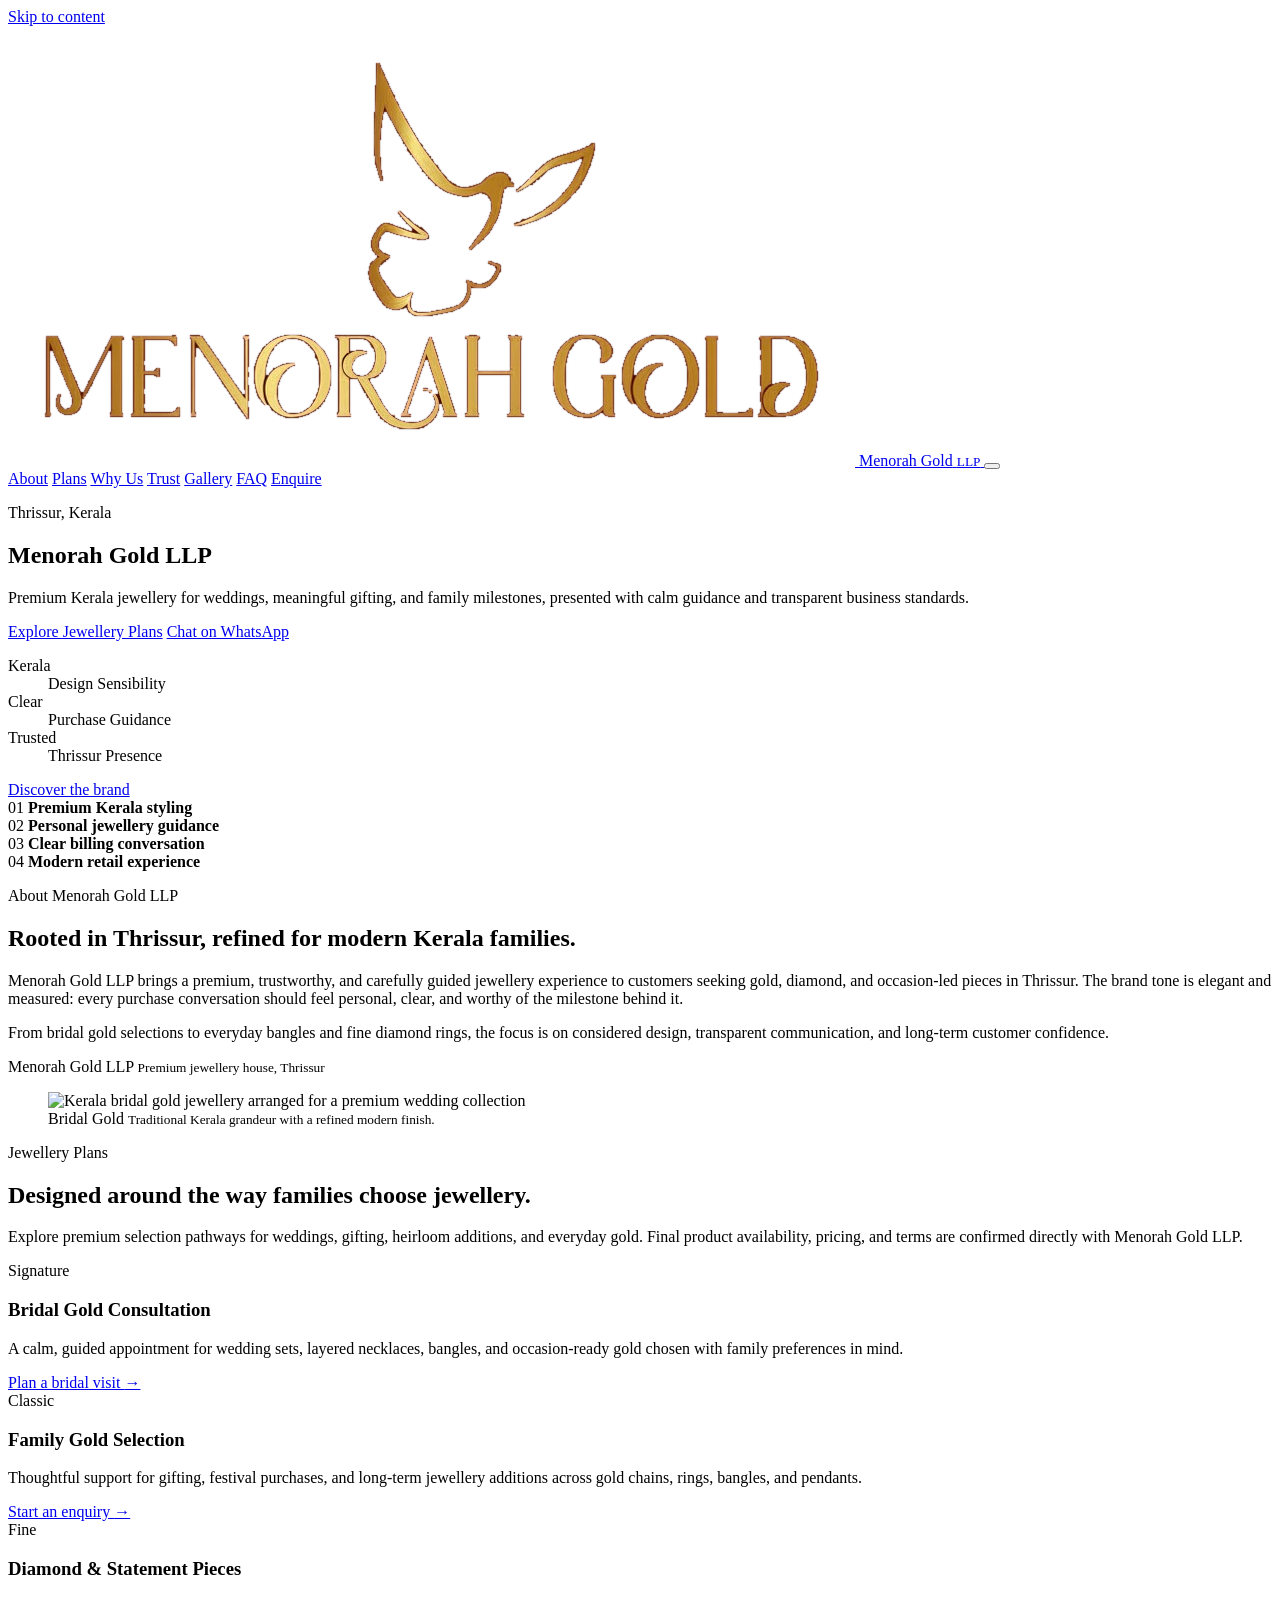
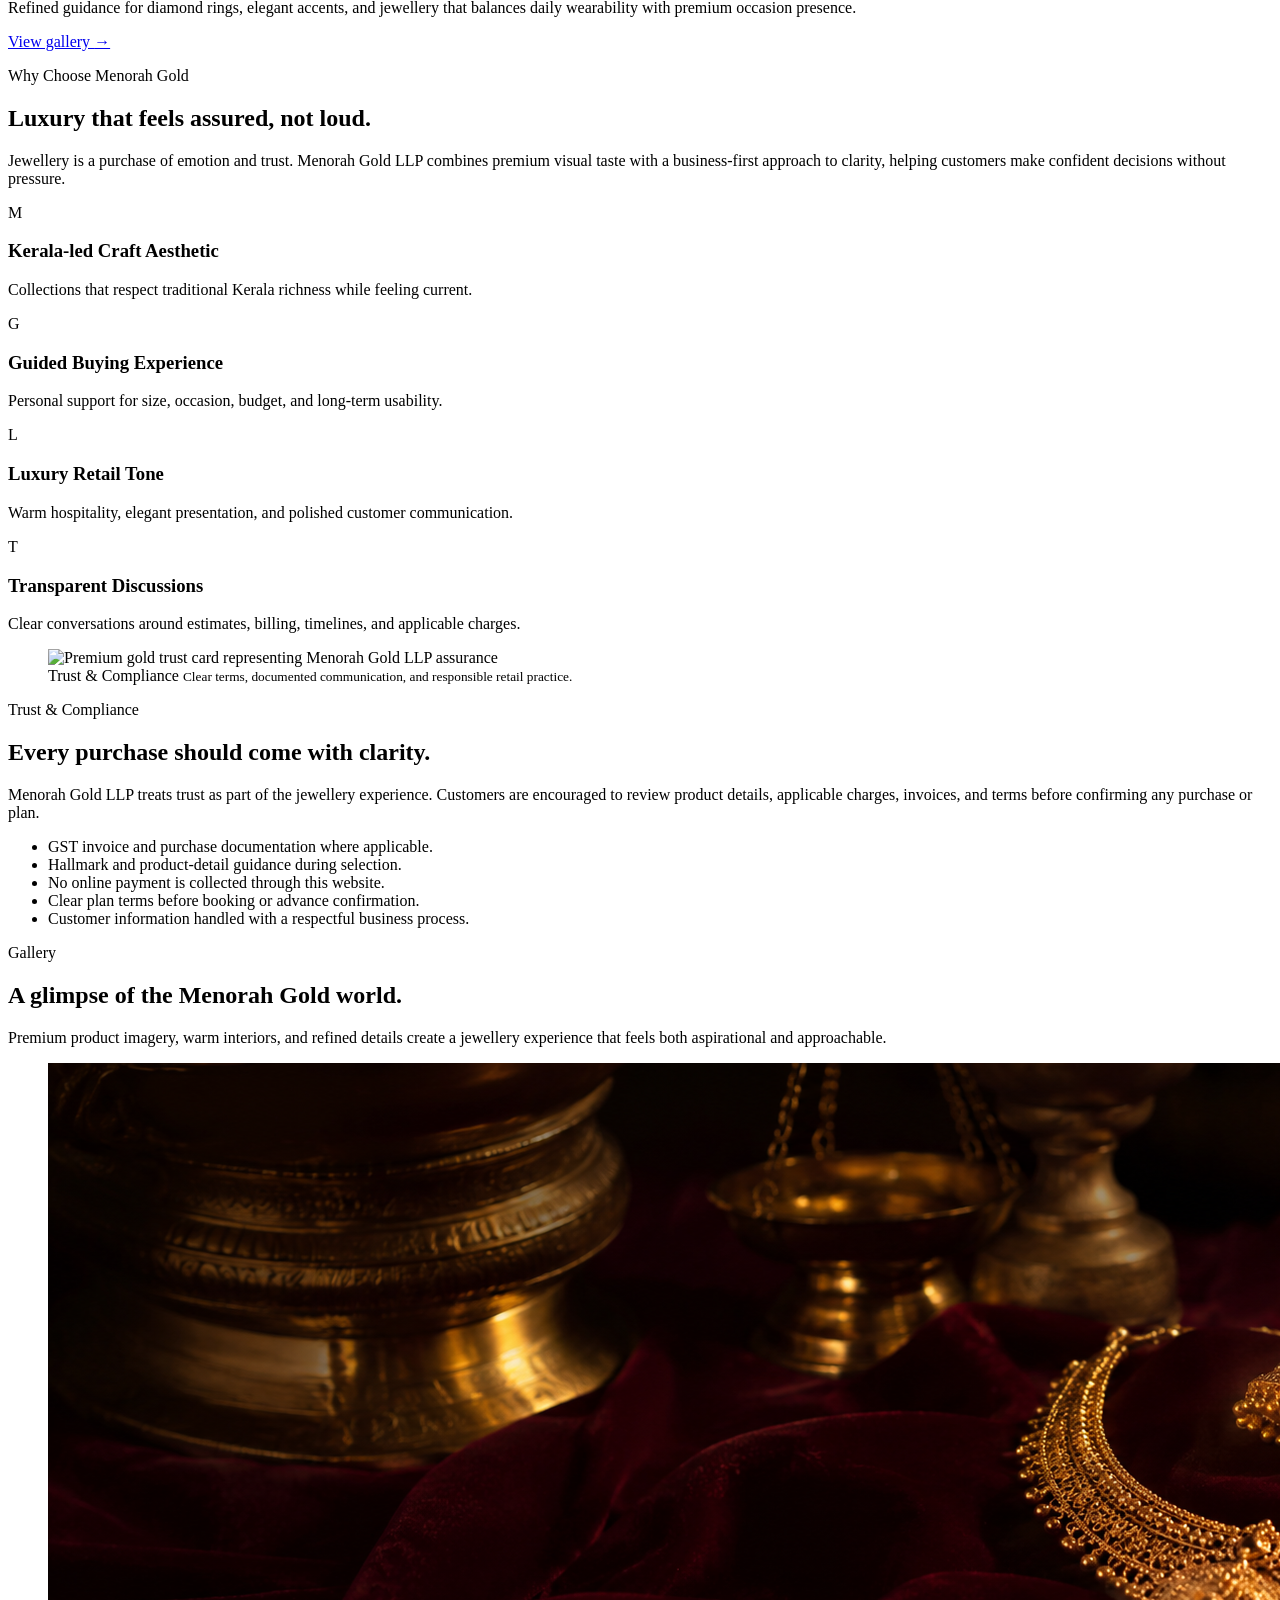
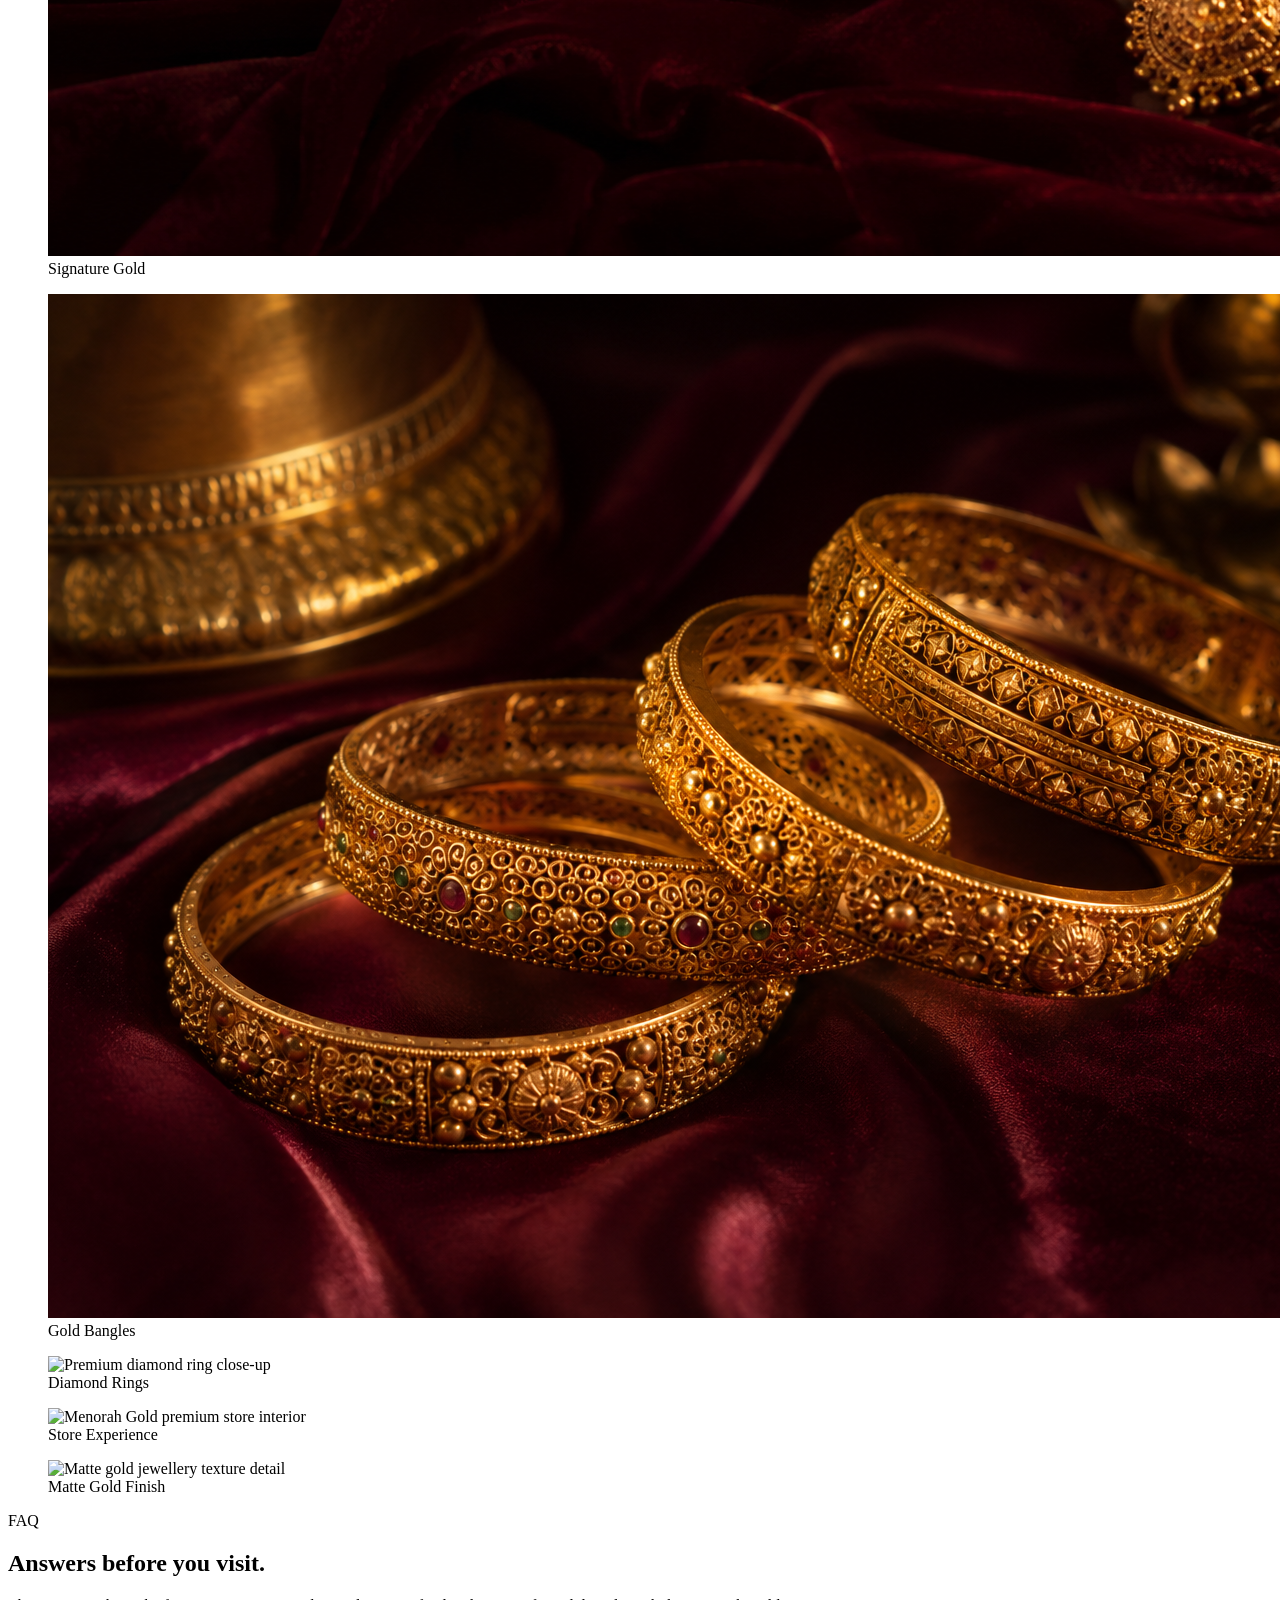
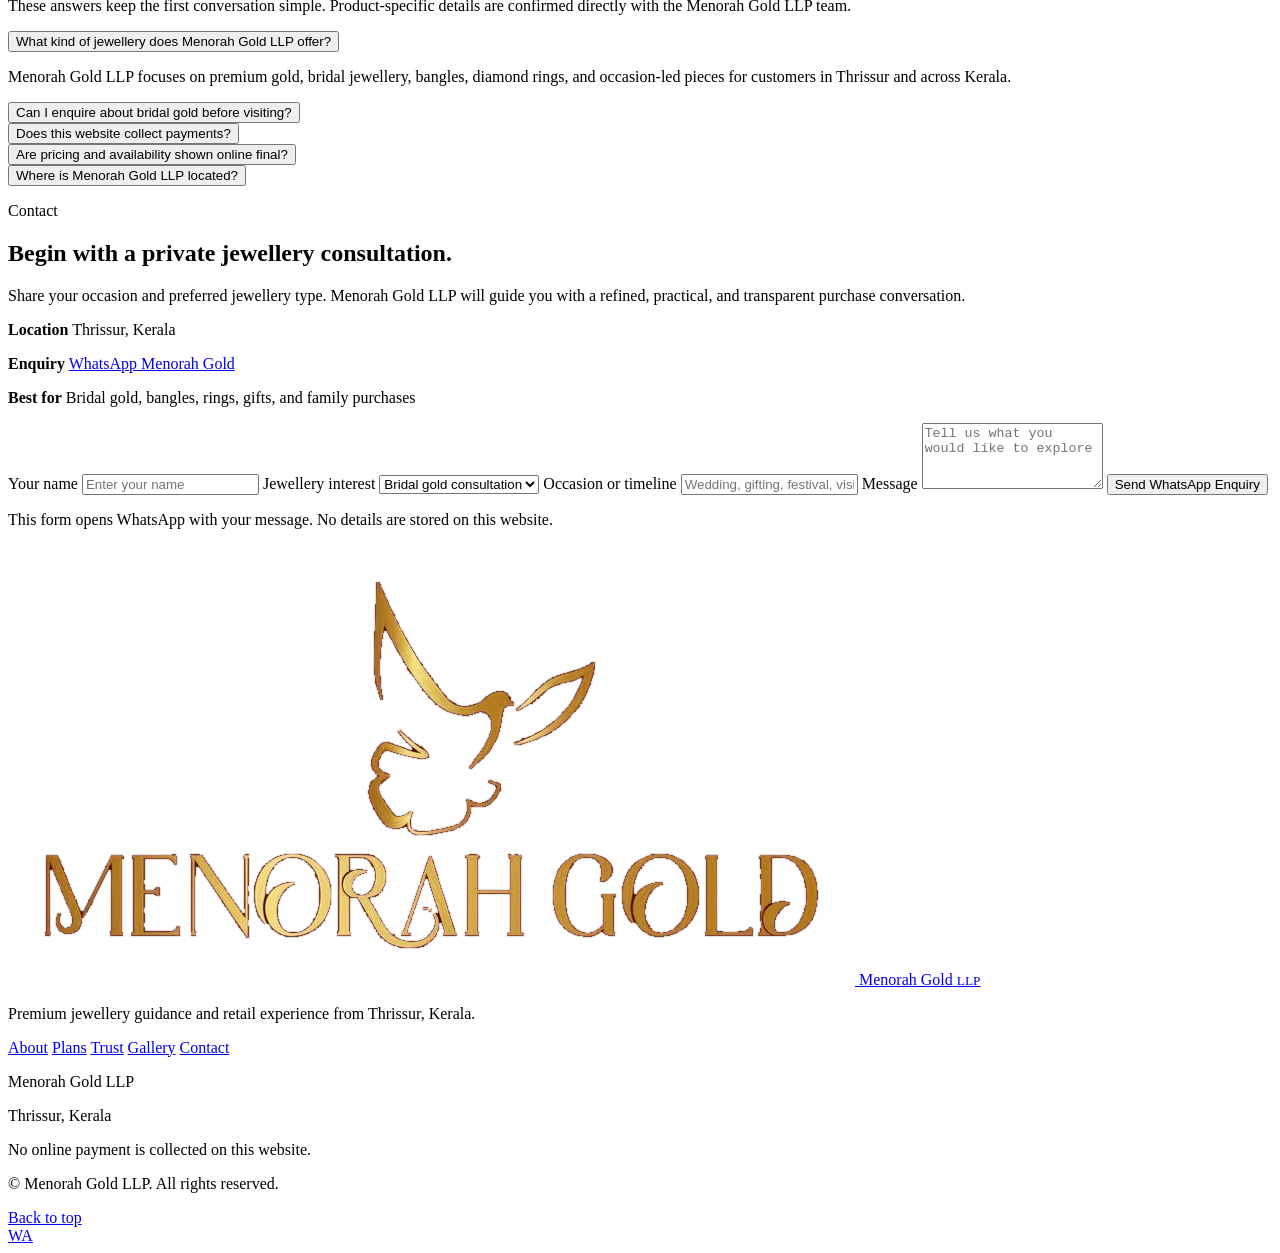
==== index.html @ b569a9b1 "Add files via upload" ====
<!doctype html>
<html lang="en">
  <head>
    <meta charset="UTF-8" />
    <meta name="viewport" content="width=device-width, initial-scale=1.0" />
    <meta
      name="description"
      content="Menorah Gold LLP is a premium Kerala jewellery brand in Thrissur, offering elegant bridal gold, diamond jewellery, bangles, and trusted jewellery planning."
    />
    <meta
      name="keywords"
      content="Menorah Gold LLP, Kerala jewellery, Thrissur gold jewellery, bridal gold, gold bangles, diamond ring"
    />
    <meta name="theme-color" content="#4b0f1b" />
    <meta name="robots" content="index, follow" />
    <meta name="application-name" content="Menorah Gold LLP" />
    <title>Menorah Gold LLP | Premium Kerala Jewellery in Thrissur</title>
    <link rel="stylesheet" href="style.css" />
    <script defer src="script.js"></script>
  </head>
  <body>
    <a class="skip-link" href="#main">Skip to content</a>

    <header class="site-header" data-header>
      <div class="container header-inner">
        <a class="brand" href="#home" aria-label="Menorah Gold LLP home">
          <img class="brand-logo" src="./assets/logo.png" alt="Menorah Gold LLP logo" />
          <span class="brand-copy">
            <span>Menorah Gold</span>
            <small>LLP</small>
          </span>
        </a>

        <button
          class="menu-toggle"
          type="button"
          aria-label="Open navigation"
          aria-controls="site-navigation"
          aria-expanded="false"
          data-menu-toggle
        >
          <span></span>
          <span></span>
          <span></span>
        </button>

        <nav class="site-nav" id="site-navigation" aria-label="Primary navigation" data-site-nav>
          <a href="#about">About</a>
          <a href="#plans">Plans</a>
          <a href="#why">Why Us</a>
          <a href="#trust">Trust</a>
          <a href="#gallery">Gallery</a>
          <a href="#faq">FAQ</a>
          <a class="nav-cta" href="#contact">Enquire</a>
        </nav>
      </div>
    </header>

    <main id="main">
      <section class="hero" id="home" aria-labelledby="hero-title">
        <div class="hero-media" aria-hidden="true"></div>
        <div class="hero-shade" aria-hidden="true"></div>
        <div class="container hero-content" data-reveal>
          <p class="eyebrow">Thrissur, Kerala</p>
          <h1 id="hero-title">Menorah Gold LLP</h1>
          <p class="hero-lede">
            Premium Kerala jewellery for weddings, meaningful gifting, and family milestones,
            presented with calm guidance and transparent business standards.
          </p>
          <div class="hero-actions">
            <a class="button button-primary" href="#plans">Explore Jewellery Plans</a>
            <a class="button button-light" href="#" data-whatsapp-link>Chat on WhatsApp</a>
          </div>
          <dl class="hero-proof" aria-label="Menorah Gold highlights">
            <div>
              <dt>Kerala</dt>
              <dd>Design Sensibility</dd>
            </div>
            <div>
              <dt>Clear</dt>
              <dd>Purchase Guidance</dd>
            </div>
            <div>
              <dt>Trusted</dt>
              <dd>Thrissur Presence</dd>
            </div>
          </dl>
        </div>
        <a class="hero-cue" href="#about" aria-label="Scroll to About Menorah Gold LLP">
          <span>Discover the brand</span>
        </a>
      </section>

      <section class="trust-strip" aria-label="Brand trust highlights">
        <div class="container trust-strip-grid">
          <div data-reveal>
            <span>01</span>
            <strong>Premium Kerala styling</strong>
          </div>
          <div data-reveal>
            <span>02</span>
            <strong>Personal jewellery guidance</strong>
          </div>
          <div data-reveal>
            <span>03</span>
            <strong>Clear billing conversation</strong>
          </div>
          <div data-reveal>
            <span>04</span>
            <strong>Modern retail experience</strong>
          </div>
        </div>
      </section>

      <section class="section about-section" id="about">
        <div class="container about-grid">
          <div class="section-copy" data-reveal>
            <p class="eyebrow">About Menorah Gold LLP</p>
            <h2>Rooted in Thrissur, refined for modern Kerala families.</h2>
            <p>
              Menorah Gold LLP brings a premium, trustworthy, and carefully guided jewellery
              experience to customers seeking gold, diamond, and occasion-led pieces in Thrissur.
              The brand tone is elegant and measured: every purchase conversation should feel
              personal, clear, and worthy of the milestone behind it.
            </p>
            <p>
              From bridal gold selections to everyday bangles and fine diamond rings, the focus is
              on considered design, transparent communication, and long-term customer confidence.
            </p>
            <div class="about-signature">
              <span>Menorah Gold LLP</span>
              <small>Premium jewellery house, Thrissur</small>
            </div>
          </div>

          <figure class="image-panel about-image" data-reveal>
            <img
              src="./assets/bridal-gold.jpg"
              alt="Kerala bridal gold jewellery arranged for a premium wedding collection"
            />
            <figcaption>
              <span>Bridal Gold</span>
              <small>Traditional Kerala grandeur with a refined modern finish.</small>
            </figcaption>
          </figure>
        </div>
      </section>

      <section class="section plans-section" id="plans">
        <div class="container">
          <div class="section-heading centered" data-reveal>
            <p class="eyebrow">Jewellery Plans</p>
            <h2>Designed around the way families choose jewellery.</h2>
            <p>
              Explore premium selection pathways for weddings, gifting, heirloom additions, and
              everyday gold. Final product availability, pricing, and terms are confirmed directly
              with Menorah Gold LLP.
            </p>
          </div>

          <div class="plan-grid">
            <article class="plan-card featured" data-reveal>
              <span class="card-kicker">Signature</span>
              <h3>Bridal Gold Consultation</h3>
              <p>
                A calm, guided appointment for wedding sets, layered necklaces, bangles, and
                occasion-ready gold chosen with family preferences in mind.
              </p>
              <a href="#contact" class="text-link">Plan a bridal visit <span>&rarr;</span></a>
            </article>

            <article class="plan-card" data-reveal>
              <span class="card-kicker">Classic</span>
              <h3>Family Gold Selection</h3>
              <p>
                Thoughtful support for gifting, festival purchases, and long-term jewellery
                additions across gold chains, rings, bangles, and pendants.
              </p>
              <a href="#contact" class="text-link">Start an enquiry <span>&rarr;</span></a>
            </article>

            <article class="plan-card" data-reveal>
              <span class="card-kicker">Fine</span>
              <h3>Diamond & Statement Pieces</h3>
              <p>
                Refined guidance for diamond rings, elegant accents, and jewellery that balances
                daily wearability with premium occasion presence.
              </p>
              <a href="#gallery" class="text-link">View gallery <span>&rarr;</span></a>
            </article>
          </div>
        </div>
      </section>

      <section class="section why-section" id="why">
        <div class="container why-grid">
          <div class="section-copy" data-reveal>
            <p class="eyebrow">Why Choose Menorah Gold</p>
            <h2>Luxury that feels assured, not loud.</h2>
            <p>
              Jewellery is a purchase of emotion and trust. Menorah Gold LLP combines premium visual
              taste with a business-first approach to clarity, helping customers make confident
              decisions without pressure.
            </p>
          </div>

          <div class="reason-grid">
            <article class="reason-card" data-reveal>
              <span class="reason-icon">M</span>
              <h3>Kerala-led Craft Aesthetic</h3>
              <p>Collections that respect traditional Kerala richness while feeling current.</p>
            </article>
            <article class="reason-card" data-reveal>
              <span class="reason-icon">G</span>
              <h3>Guided Buying Experience</h3>
              <p>Personal support for size, occasion, budget, and long-term usability.</p>
            </article>
            <article class="reason-card" data-reveal>
              <span class="reason-icon">L</span>
              <h3>Luxury Retail Tone</h3>
              <p>Warm hospitality, elegant presentation, and polished customer communication.</p>
            </article>
            <article class="reason-card" data-reveal>
              <span class="reason-icon">T</span>
              <h3>Transparent Discussions</h3>
              <p>Clear conversations around estimates, billing, timelines, and applicable charges.</p>
            </article>
          </div>
        </div>
      </section>

      <section class="section trust-section" id="trust">
        <div class="texture-band" aria-hidden="true"></div>
        <div class="container trust-grid">
          <figure class="image-panel trust-image" data-reveal>
            <img
              src="./assets/trust-gold-card.jpg"
              alt="Premium gold trust card representing Menorah Gold LLP assurance"
            />
            <figcaption>
              <span>Trust & Compliance</span>
              <small>Clear terms, documented communication, and responsible retail practice.</small>
            </figcaption>
          </figure>

          <div class="section-copy trust-copy" data-reveal>
            <p class="eyebrow">Trust & Compliance</p>
            <h2>Every purchase should come with clarity.</h2>
            <p>
              Menorah Gold LLP treats trust as part of the jewellery experience. Customers are
              encouraged to review product details, applicable charges, invoices, and terms before
              confirming any purchase or plan.
            </p>
            <ul class="check-list">
              <li>GST invoice and purchase documentation where applicable.</li>
              <li>Hallmark and product-detail guidance during selection.</li>
              <li>No online payment is collected through this website.</li>
              <li>Clear plan terms before booking or advance confirmation.</li>
              <li>Customer information handled with a respectful business process.</li>
            </ul>
          </div>
        </div>
      </section>

      <section class="section gallery-section" id="gallery">
        <div class="container">
          <div class="section-heading" data-reveal>
            <p class="eyebrow">Gallery</p>
            <h2>A glimpse of the Menorah Gold world.</h2>
            <p>
              Premium product imagery, warm interiors, and refined details create a jewellery
              experience that feels both aspirational and approachable.
            </p>
          </div>

          <div class="gallery-grid">
            <figure class="gallery-item large" data-reveal>
              <img src="./assets/hero-jewellery.jpg" alt="Premium gold jewellery display" />
              <figcaption>Signature Gold</figcaption>
            </figure>
            <figure class="gallery-item tall" data-reveal>
              <img src="./assets/gold-bangles.jpg" alt="Elegant gold bangles collection" />
              <figcaption>Gold Bangles</figcaption>
            </figure>
            <figure class="gallery-item" data-reveal>
              <img src="./assets/diamond-ring.jpg" alt="Premium diamond ring close-up" />
              <figcaption>Diamond Rings</figcaption>
            </figure>
            <figure class="gallery-item" data-reveal>
              <img src="./assets/store-interior.jpg" alt="Menorah Gold premium store interior" />
              <figcaption>Store Experience</figcaption>
            </figure>
            <figure class="gallery-item wide" data-reveal>
              <img src="./assets/gold-texture.jpg" alt="Matte gold jewellery texture detail" />
              <figcaption>Matte Gold Finish</figcaption>
            </figure>
          </div>
        </div>
      </section>

      <section class="section faq-section" id="faq">
        <div class="container faq-grid">
          <div class="section-copy" data-reveal>
            <p class="eyebrow">FAQ</p>
            <h2>Answers before you visit.</h2>
            <p>
              These answers keep the first conversation simple. Product-specific details are
              confirmed directly with the Menorah Gold LLP team.
            </p>
          </div>

          <div class="faq-list" data-reveal>
            <article class="faq-item">
              <button class="faq-question" type="button" aria-expanded="true" aria-controls="faq-a1" id="faq-q1">
                What kind of jewellery does Menorah Gold LLP offer?
                <span aria-hidden="true"></span>
              </button>
              <div class="faq-answer is-open" id="faq-a1" role="region" aria-labelledby="faq-q1">
                <div>
                  <p>
                    Menorah Gold LLP focuses on premium gold, bridal jewellery, bangles, diamond
                    rings, and occasion-led pieces for customers in Thrissur and across Kerala.
                  </p>
                </div>
              </div>
            </article>

            <article class="faq-item">
              <button class="faq-question" type="button" aria-expanded="false" aria-controls="faq-a2" id="faq-q2">
                Can I enquire about bridal gold before visiting?
                <span aria-hidden="true"></span>
              </button>
              <div class="faq-answer" id="faq-a2" role="region" aria-labelledby="faq-q2" hidden>
                <div>
                  <p>
                    Yes. You can share your occasion, date, preferred jewellery type, and expected
                    range on WhatsApp. The team can guide you before an in-store visit.
                  </p>
                </div>
              </div>
            </article>

            <article class="faq-item">
              <button class="faq-question" type="button" aria-expanded="false" aria-controls="faq-a3" id="faq-q3">
                Does this website collect payments?
                <span aria-hidden="true"></span>
              </button>
              <div class="faq-answer" id="faq-a3" role="region" aria-labelledby="faq-q3" hidden>
                <div>
                  <p>
                    No. This static website is for information and enquiries only. Any purchase,
                    booking, or plan confirmation is handled directly by Menorah Gold LLP.
                  </p>
                </div>
              </div>
            </article>

            <article class="faq-item">
              <button class="faq-question" type="button" aria-expanded="false" aria-controls="faq-a4" id="faq-q4">
                Are pricing and availability shown online final?
                <span aria-hidden="true"></span>
              </button>
              <div class="faq-answer" id="faq-a4" role="region" aria-labelledby="faq-q4" hidden>
                <div>
                  <p>
                    No. Gold rates, making charges, stones, taxes, and product availability can
                    change. Final details are confirmed directly during your consultation.
                  </p>
                </div>
              </div>
            </article>

            <article class="faq-item">
              <button class="faq-question" type="button" aria-expanded="false" aria-controls="faq-a5" id="faq-q5">
                Where is Menorah Gold LLP located?
                <span aria-hidden="true"></span>
              </button>
              <div class="faq-answer" id="faq-a5" role="region" aria-labelledby="faq-q5" hidden>
                <div>
                  <p>
                    Menorah Gold LLP is based in Thrissur, Kerala. Use the contact section to start
                    a WhatsApp enquiry and plan your visit.
                  </p>
                </div>
              </div>
            </article>
          </div>
        </div>
      </section>

      <section class="section contact-section" id="contact">
        <div class="container contact-grid">
          <div class="section-copy contact-copy" data-reveal>
            <p class="eyebrow">Contact</p>
            <h2>Begin with a private jewellery consultation.</h2>
            <p>
              Share your occasion and preferred jewellery type. Menorah Gold LLP will guide you with
              a refined, practical, and transparent purchase conversation.
            </p>
            <div class="contact-details">
              <p>
                <strong>Location</strong>
                <span>Thrissur, Kerala</span>
              </p>
              <p>
                <strong>Enquiry</strong>
                <a href="#" data-whatsapp-link>WhatsApp Menorah Gold</a>
              </p>
              <p>
                <strong>Best for</strong>
                <span>Bridal gold, bangles, rings, gifts, and family purchases</span>
              </p>
            </div>
          </div>

          <form class="enquiry-form" data-enquiry-form data-reveal>
            <label>
              <span>Your name</span>
              <input type="text" name="name" autocomplete="name" placeholder="Enter your name" />
            </label>
            <label>
              <span>Jewellery interest</span>
              <select name="interest">
                <option value="Bridal gold consultation">Bridal gold consultation</option>
                <option value="Gold bangles">Gold bangles</option>
                <option value="Diamond ring">Diamond ring</option>
                <option value="Family gold purchase">Family gold purchase</option>
                <option value="Store visit">Store visit</option>
              </select>
            </label>
            <label>
              <span>Occasion or timeline</span>
              <input type="text" name="timeline" placeholder="Wedding, gifting, festival, visit date" />
            </label>
            <label>
              <span>Message</span>
              <textarea
                name="message"
                rows="4"
                placeholder="Tell us what you would like to explore"
              ></textarea>
            </label>
            <button class="button button-primary form-button" type="submit">Send WhatsApp Enquiry</button>
            <p class="form-note" data-form-note>
              This form opens WhatsApp with your message. No details are stored on this website.
            </p>
          </form>
        </div>
      </section>
    </main>

    <footer class="site-footer">
      <div class="container footer-grid">
        <div>
          <a class="brand footer-brand" href="#home" aria-label="Menorah Gold LLP home">
            <img class="brand-logo" src="./assets/logo.png" alt="Menorah Gold LLP logo" />
            <span class="brand-copy">
              <span>Menorah Gold</span>
              <small>LLP</small>
            </span>
          </a>
          <p>
            Premium jewellery guidance and retail experience from Thrissur, Kerala.
          </p>
        </div>
        <nav aria-label="Footer navigation">
          <a href="#about">About</a>
          <a href="#plans">Plans</a>
          <a href="#trust">Trust</a>
          <a href="#gallery">Gallery</a>
          <a href="#contact">Contact</a>
        </nav>
        <div class="footer-legal">
          <p>Menorah Gold LLP</p>
          <p>Thrissur, Kerala</p>
          <p>No online payment is collected on this website.</p>
        </div>
      </div>
      <div class="container footer-bottom">
        <p>&copy; <span data-year></span> Menorah Gold LLP. All rights reserved.</p>
        <a href="#home">Back to top</a>
      </div>
    </footer>

    <a
      class="whatsapp-float"
      href="#"
      target="_blank"
      rel="noopener"
      aria-label="Chat with Menorah Gold LLP on WhatsApp"
      data-whatsapp-link
    >
      <span>WA</span>
    </a>
  </body>
</html>
---- style.css ----
(function () {
  "use strict";

  var brandName = "Menorah Gold LLP";
  var whatsappNumber = "918495869862";
  var defaultMessage =
    "Hello Menorah Gold LLP, I would like to enquire about premium jewellery in Thrissur.";

  function buildWhatsAppUrl(message) {
    return "https://wa.me/" + whatsappNumber + "?text=" + encodeURIComponent(message || defaultMessage);
  }

  function setWhatsAppLinks() {
    document.querySelectorAll("[data-whatsapp-link]").forEach(function (link) {
      link.setAttribute("href", buildWhatsAppUrl(defaultMessage));
      link.setAttribute("target", "_blank");
      link.setAttribute("rel", "noopener");
    });
  }

  function setupHeader() {
    var header = document.querySelector("[data-header]");
    var menuToggle = document.querySelector("[data-menu-toggle]");
    var nav = document.querySelector("[data-site-nav]");
    var navLinks = nav ? Array.prototype.slice.call(nav.querySelectorAll("a[href^='#']")) : [];

    if (!header) {
      return;
    }

    function setScrolledState() {
      header.classList.toggle("is-scrolled", window.scrollY > 20);
    }

    function closeMenu() {
      header.classList.remove("is-open");
      document.body.classList.remove("menu-open");
      if (menuToggle) {
        menuToggle.setAttribute("aria-expanded", "false");
        menuToggle.setAttribute("aria-label", "Open navigation");
      }
    }

    setScrolledState();
    window.addEventListener("scroll", setScrolledState, { passive: true });

    if (menuToggle) {
      menuToggle.addEventListener("click", function () {
        var willOpen = !header.classList.contains("is-open");
        header.classList.toggle("is-open", willOpen);
        document.body.classList.toggle("menu-open", willOpen);
        menuToggle.setAttribute("aria-expanded", String(willOpen));
        menuToggle.setAttribute("aria-label", willOpen ? "Close navigation" : "Open navigation");
      });
    }

    navLinks.forEach(function (link) {
      link.addEventListener("click", closeMenu);
    });

    window.addEventListener("keydown", function (event) {
      if (event.key === "Escape") {
        closeMenu();
      }
    });

    window.addEventListener("resize", function () {
      if (window.innerWidth > 920) {
        closeMenu();
      }
    });
  }

  function setupSmoothScroll() {
    document.querySelectorAll("a[href^='#']").forEach(function (anchor) {
      anchor.addEventListener("click", function (event) {
        var href = anchor.getAttribute("href");

        if (!href || href === "#") {
          return;
        }

        var target = document.querySelector(href);
        if (!target) {
          return;
        }

        event.preventDefault();
        target.scrollIntoView({ behavior: "smooth", block: "start" });
      });
    });
  }

  function setupRevealAnimations() {
    var revealItems = Array.prototype.slice.call(document.querySelectorAll("[data-reveal]"));

    if (!revealItems.length) {
      return;
    }

    if (!("IntersectionObserver" in window)) {
      revealItems.forEach(function (item) {
        item.classList.add("is-visible");
      });
      return;
    }

    var observer = new IntersectionObserver(
      function (entries) {
        entries.forEach(function (entry) {
          if (entry.isIntersecting) {
            entry.target.classList.add("is-visible");
            observer.unobserve(entry.target);
          }
        });
      },
      {
        threshold: 0.14,
        rootMargin: "0px 0px -70px 0px",
      }
    );

    revealItems.forEach(function (item, index) {
      item.style.transitionDelay = Math.min(index * 35, 220) + "ms";
      observer.observe(item);
    });
  }

  function setupFaq() {
    var faqButtons = Array.prototype.slice.call(document.querySelectorAll(".faq-question"));

    faqButtons.forEach(function (button) {
      var answerId = button.getAttribute("aria-controls");
      var answer = answerId ? document.getElementById(answerId) : null;

      if (!answer) {
        return;
      }

      button.addEventListener("click", function () {
        var isOpen = button.getAttribute("aria-expanded") === "true";

        if (isOpen) {
          button.setAttribute("aria-expanded", "false");
          answer.classList.remove("is-open");
          window.setTimeout(function () {
            if (button.getAttribute("aria-expanded") === "false") {
              answer.hidden = true;
            }
          }, 270);
          return;
        }

        faqButtons.forEach(function (otherButton) {
          var otherAnswerId = otherButton.getAttribute("aria-controls");
          var otherAnswer = otherAnswerId ? document.getElementById(otherAnswerId) : null;

          if (otherButton !== button && otherAnswer) {
            otherButton.setAttribute("aria-expanded", "false");
            otherAnswer.classList.remove("is-open");
            window.setTimeout(function () {
              if (otherButton.getAttribute("aria-expanded") === "false") {
                otherAnswer.hidden = true;
              }
            }, 270);
          }
        });

        answer.hidden = false;
        window.requestAnimationFrame(function () {
          button.setAttribute("aria-expanded", "true");
          answer.classList.add("is-open");
        });
      });
    });
  }

  function setupActiveNavigation() {
    var sections = Array.prototype.slice.call(
      document.querySelectorAll("main section[id]")
    );
    var navLinks = Array.prototype.slice.call(
      document.querySelectorAll(".site-nav a[href^='#']")
    );

    if (!sections.length || !navLinks.length || !("IntersectionObserver" in window)) {
      return;
    }

    var linkById = {};
    navLinks.forEach(function (link) {
      var id = link.getAttribute("href").slice(1);
      linkById[id] = link;
    });

    var observer = new IntersectionObserver(
      function (entries) {
        entries.forEach(function (entry) {
          if (!entry.isIntersecting) {
            return;
          }

          navLinks.forEach(function (link) {
            link.classList.remove("is-active");
          });

          if (linkById[entry.target.id]) {
            linkById[entry.target.id].classList.add("is-active");
          }
        });
      },
      {
        threshold: 0.35,
        rootMargin: "-25% 0px -55% 0px",
      }
    );

    sections.forEach(function (section) {
      observer.observe(section);
    });
  }

  function setupEnquiryForm() {
    var form = document.querySelector("[data-enquiry-form]");
    var note = document.querySelector("[data-form-note]");

    if (!form) {
      return;
    }

    form.addEventListener("submit", function (event) {
      event.preventDefault();

      var formData = new FormData(form);
      var name = String(formData.get("name") || "").trim();
      var interest = String(formData.get("interest") || "").trim();
      var timeline = String(formData.get("timeline") || "").trim();
      var message = String(formData.get("message") || "").trim();
      var lines = [
        "Hello Menorah Gold LLP, I would like to enquire about jewellery.",
        name ? "Name: " + name : "",
        interest ? "Interest: " + interest : "",
        timeline ? "Occasion / timeline: " + timeline : "",
        message ? "Message: " + message : "",
      ].filter(Boolean);

      window.open(buildWhatsAppUrl(lines.join("\n")), "_blank", "noopener");

      if (note) {
        note.textContent = "WhatsApp is opening with your enquiry message.";
      }
    });
  }

  function setFooterYear() {
    var year = document.querySelector("[data-year]");
    if (year) {
      year.textContent = String(new Date().getFullYear());
    }
  }

  document.addEventListener("DOMContentLoaded", function () {
    setWhatsAppLinks();
    setupHeader();
    setupSmoothScroll();
    setupRevealAnimations();
    setupFaq();
    setupActiveNavigation();
    setupEnquiryForm();
    setFooterYear();
  });
})();
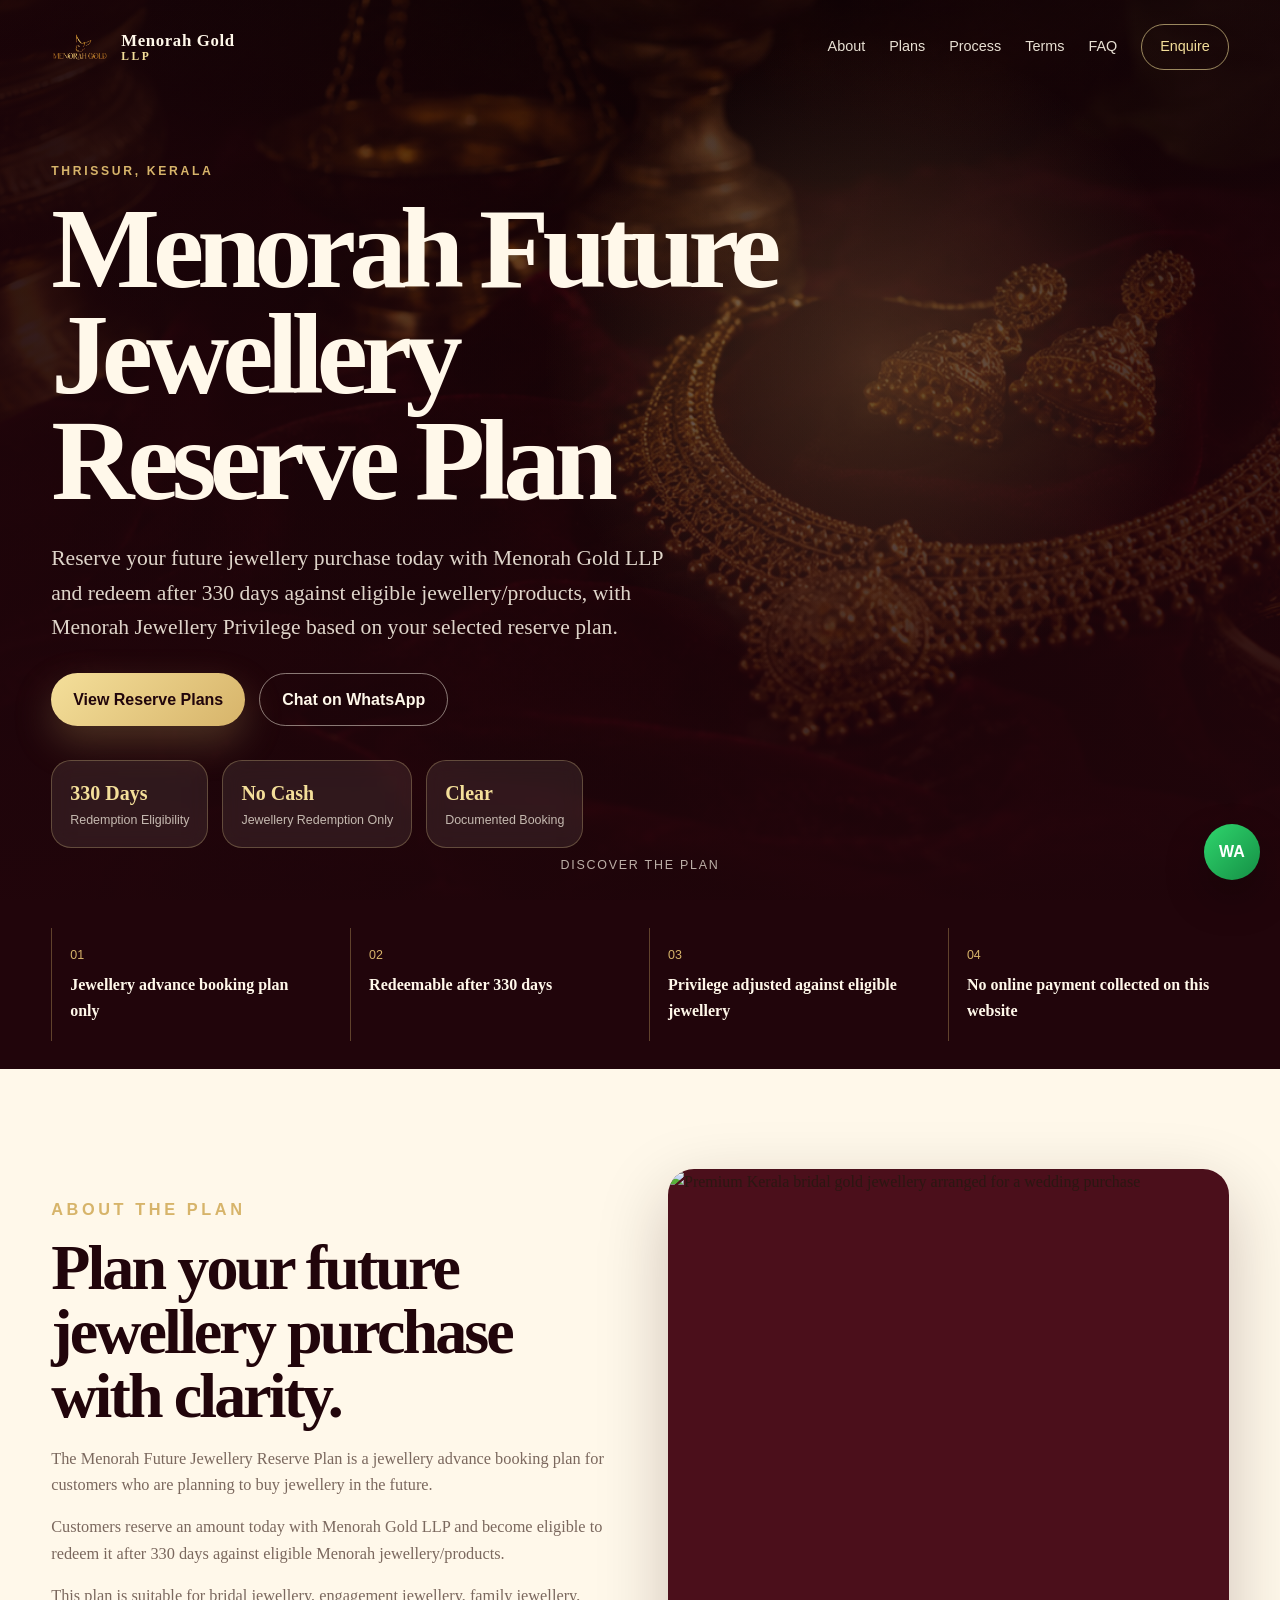
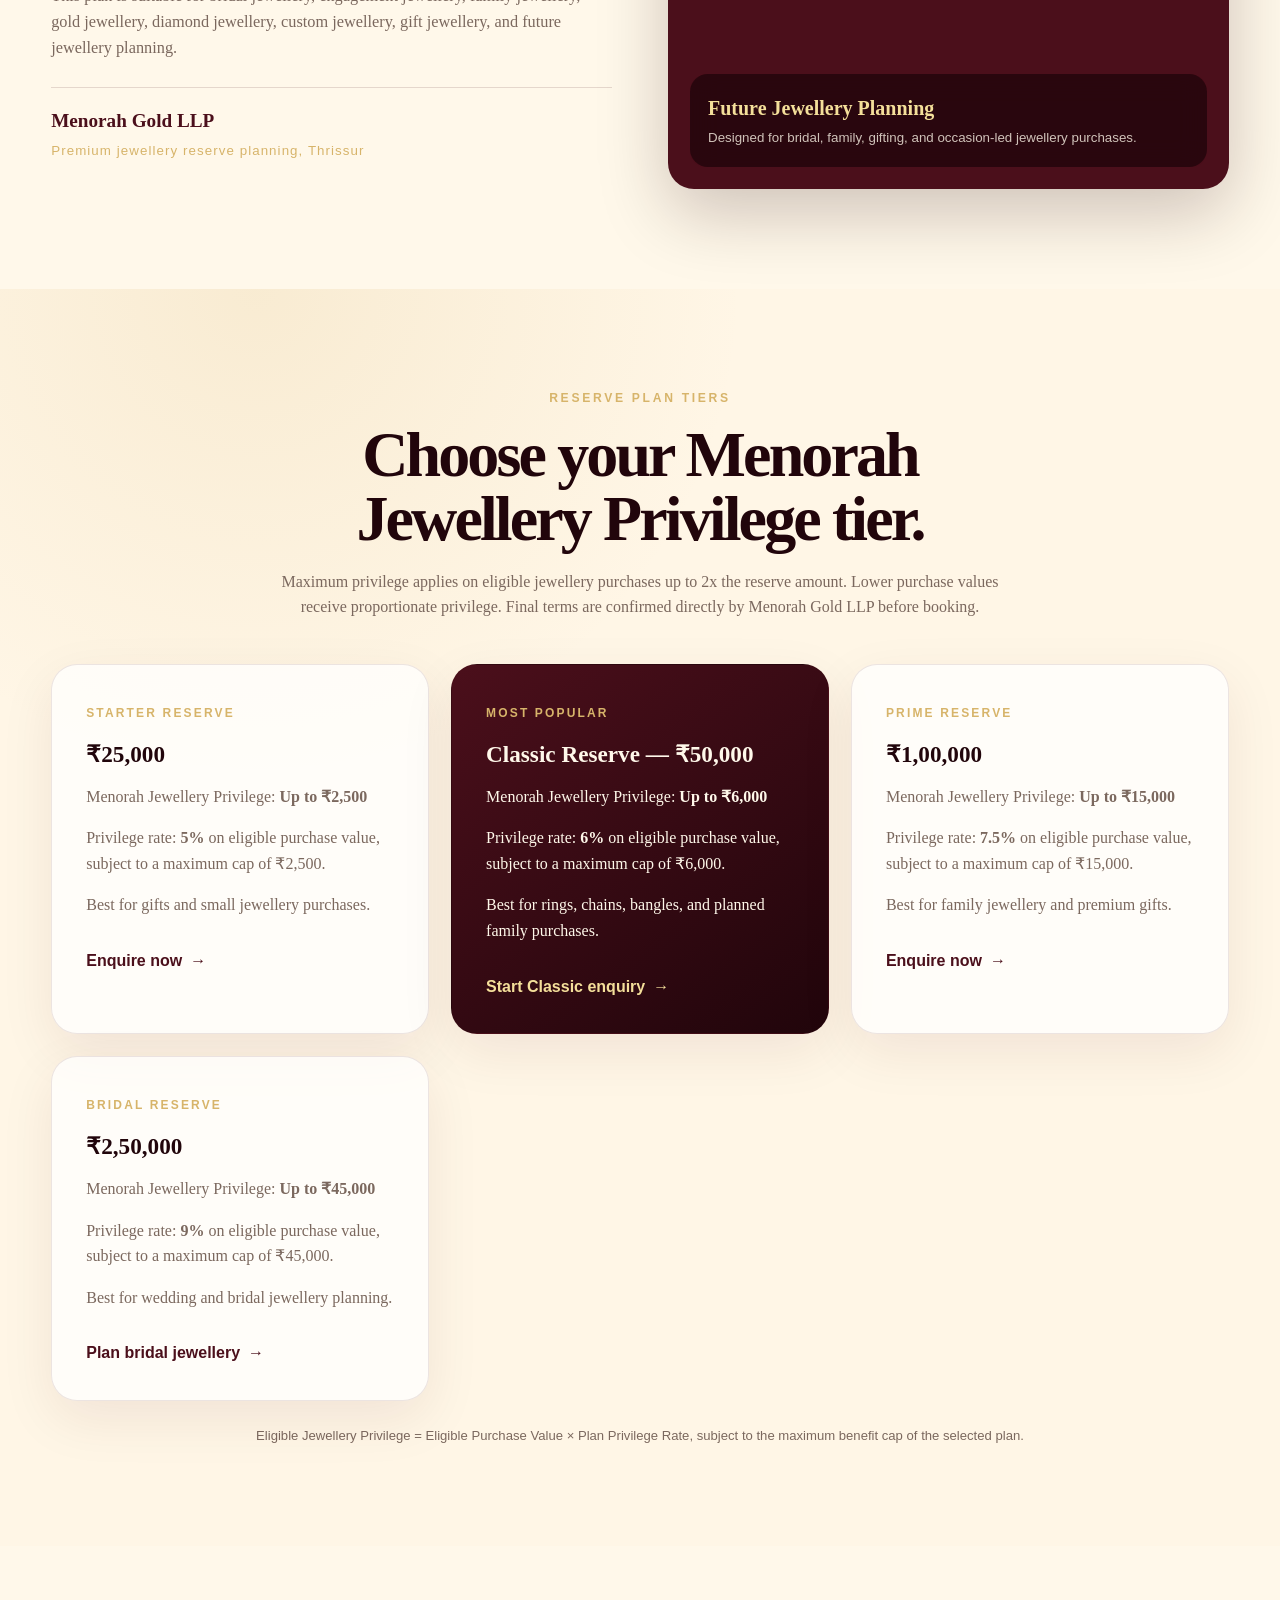
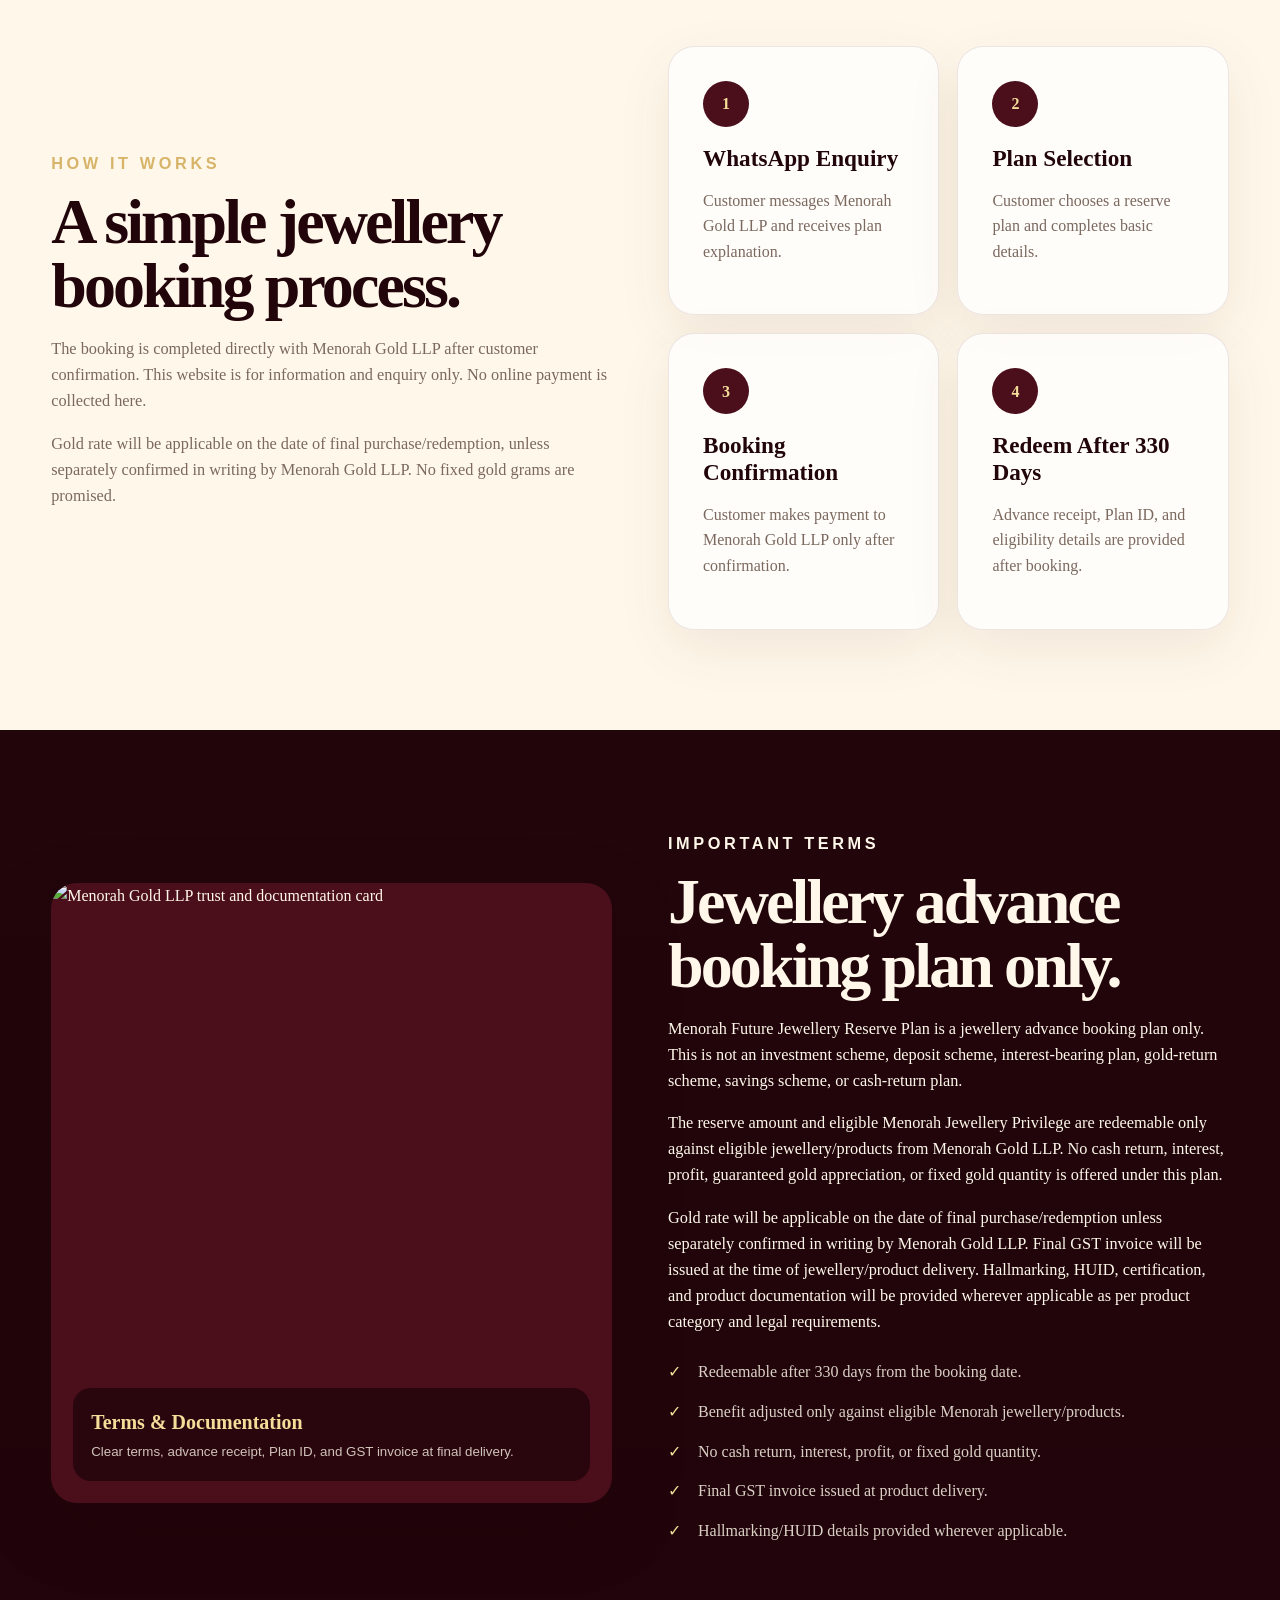
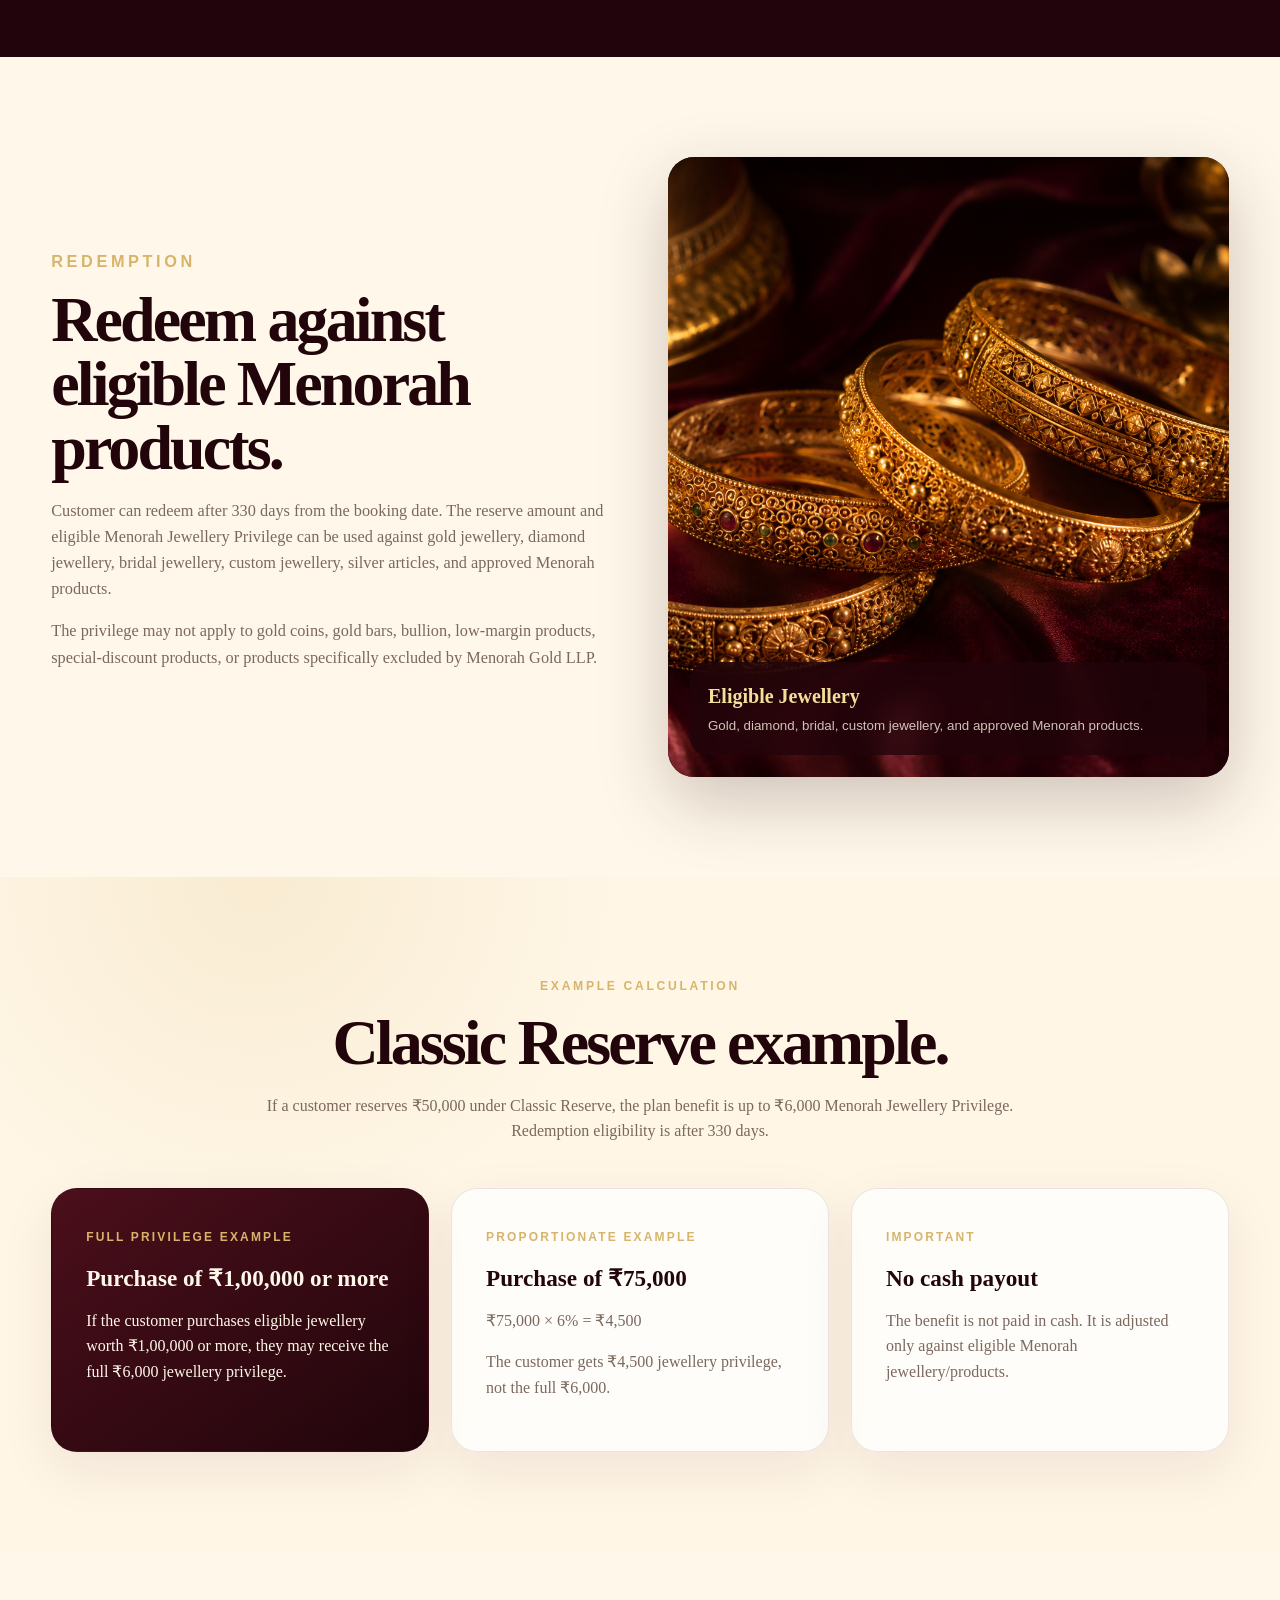
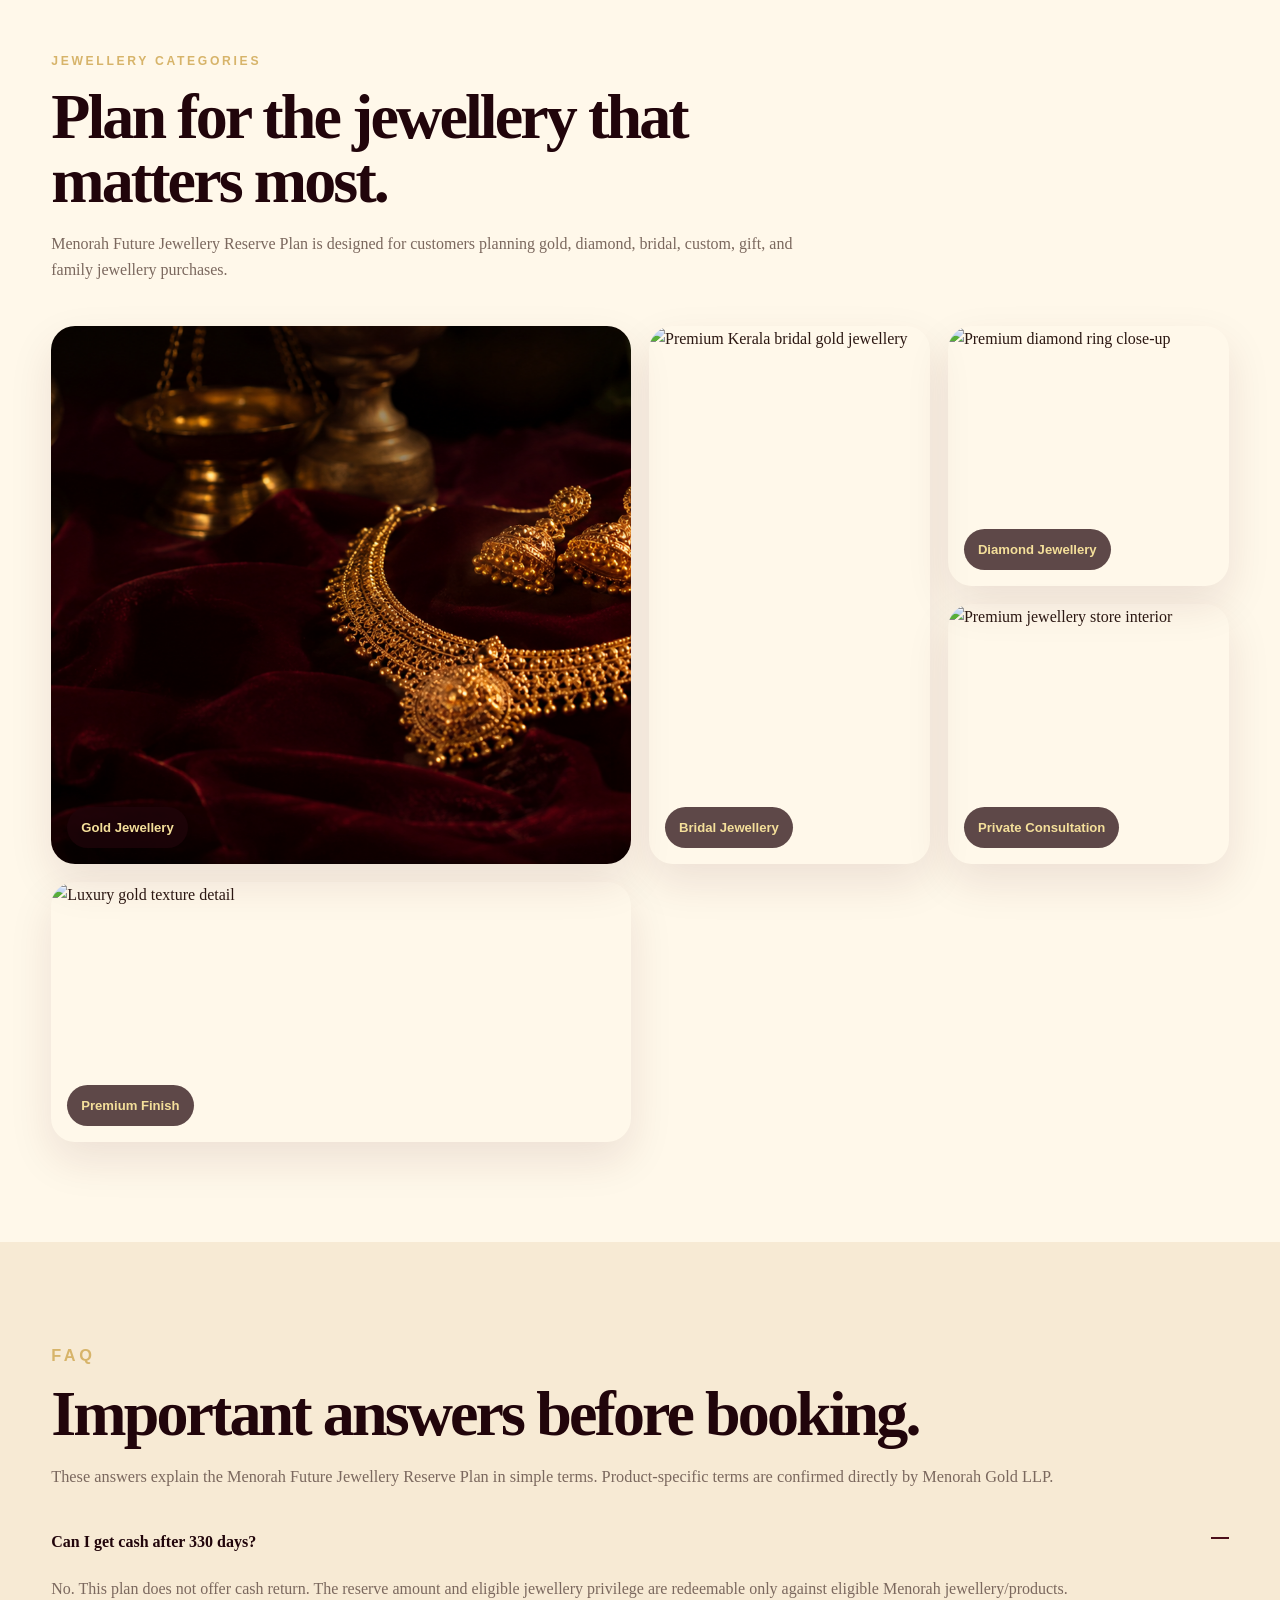
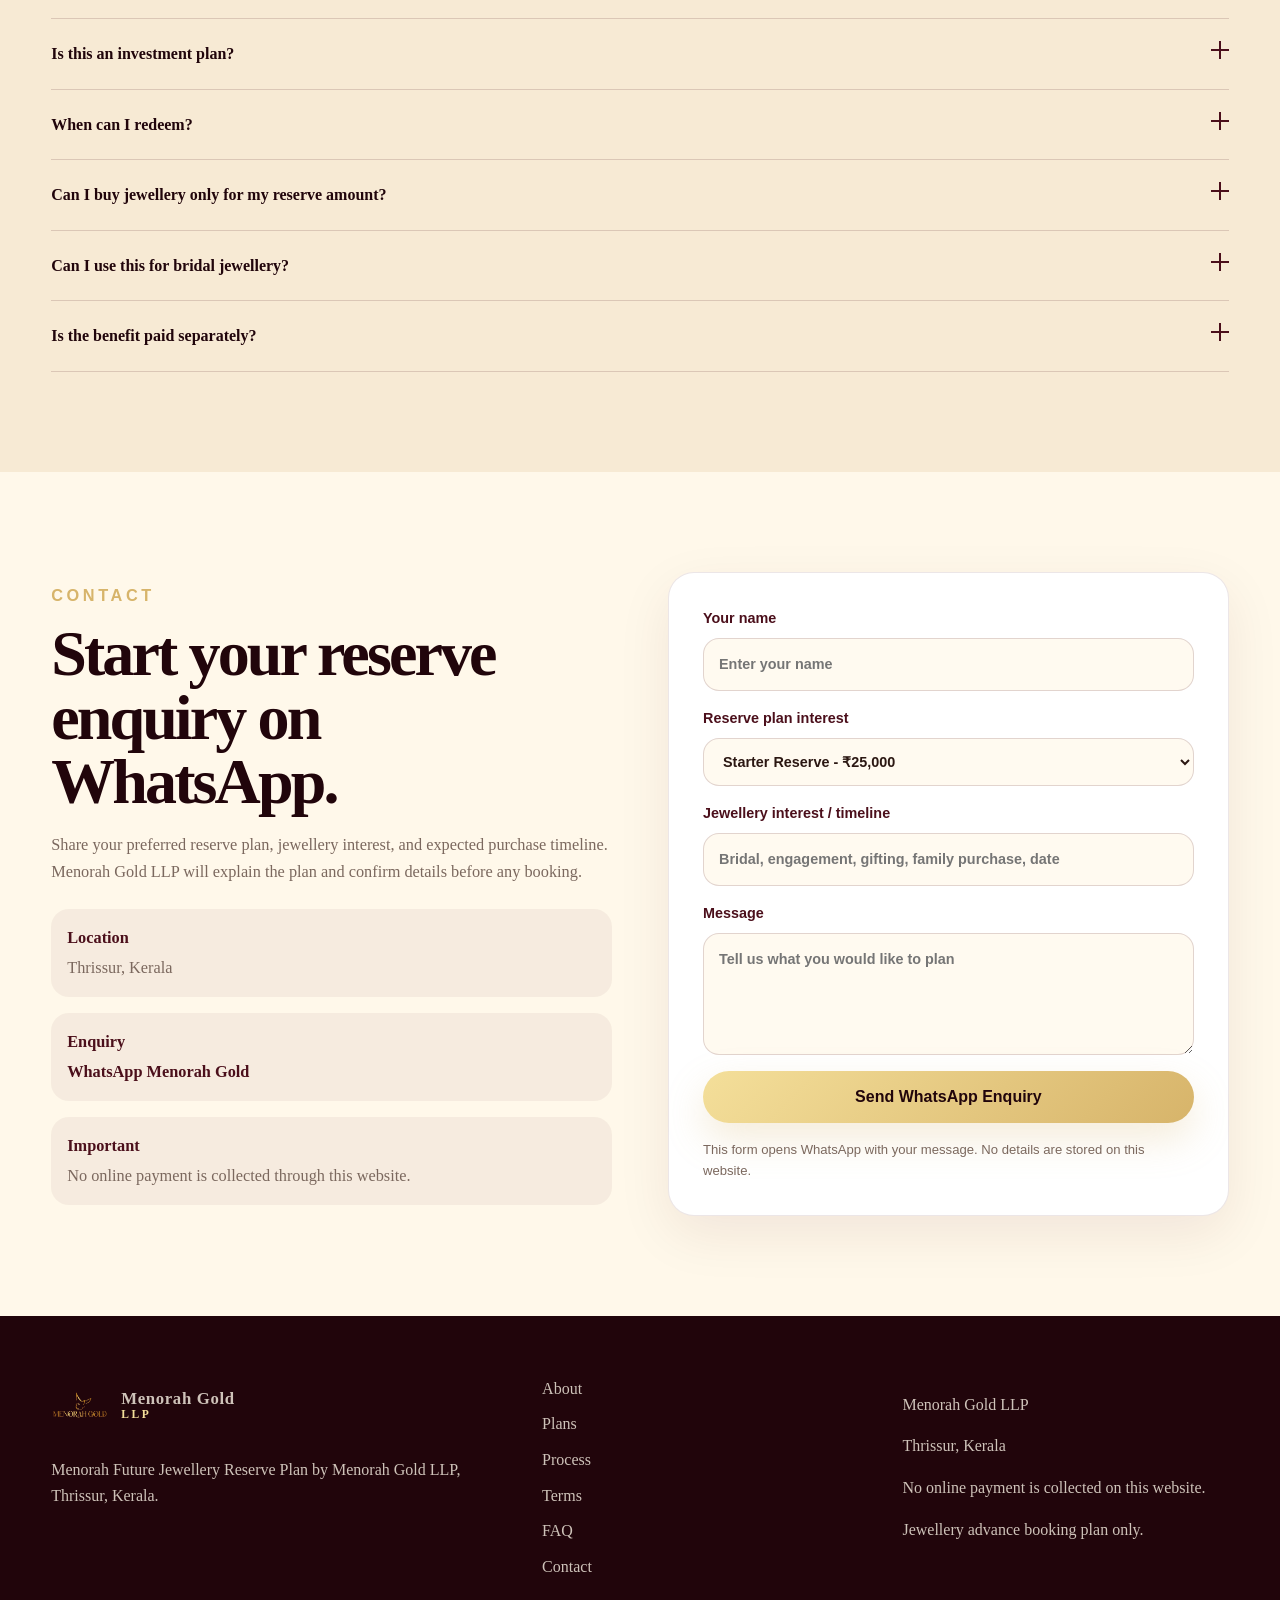
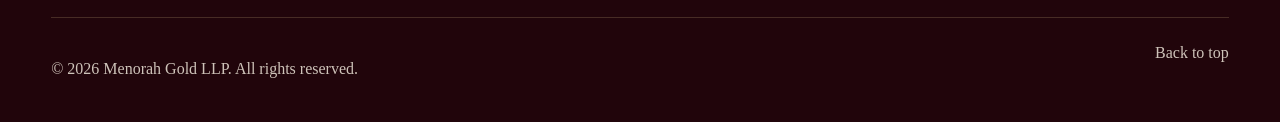
==== commit f6257bfc: "Update index.html" ====
--- a/index.html
+++ b/index.html
@@ -1,496 +1,674 @@
 <!doctype html>
 <html lang="en">
-  <head>
-    <meta charset="UTF-8" />
-    <meta name="viewport" content="width=device-width, initial-scale=1.0" />
-    <meta
-      name="description"
-      content="Menorah Gold LLP is a premium Kerala jewellery brand in Thrissur, offering elegant bridal gold, diamond jewellery, bangles, and trusted jewellery planning."
-    />
-    <meta
-      name="keywords"
-      content="Menorah Gold LLP, Kerala jewellery, Thrissur gold jewellery, bridal gold, gold bangles, diamond ring"
-    />
-    <meta name="theme-color" content="#4b0f1b" />
-    <meta name="robots" content="index, follow" />
-    <meta name="application-name" content="Menorah Gold LLP" />
-    <title>Menorah Gold LLP | Premium Kerala Jewellery in Thrissur</title>
-    <link rel="stylesheet" href="style.css" />
-    <script defer src="script.js"></script>
-  </head>
-  <body>
-    <a class="skip-link" href="#main">Skip to content</a>
-
-    <header class="site-header" data-header>
-      <div class="container header-inner">
-        <a class="brand" href="#home" aria-label="Menorah Gold LLP home">
-          <img class="brand-logo" src="./assets/logo.png" alt="Menorah Gold LLP logo" />
+<head>
+  <meta charset="UTF-8">
+  <meta name="viewport" content="width=device-width, initial-scale=1.0">
+
+  <title>Menorah Future Jewellery Reserve Plan | Menorah Gold LLP</title>
+
+  <meta
+    name="description"
+    content="Menorah Future Jewellery Reserve Plan by Menorah Gold LLP is a jewellery advance booking plan for future gold, bridal, diamond, family and custom jewellery purchases in Thrissur, Kerala."
+  >
+
+  <meta
+    name="keywords"
+    content="Menorah Gold LLP, Menorah Future Jewellery Reserve Plan, Kerala jewellery, Thrissur jewellery, bridal gold, gold jewellery, diamond jewellery"
+  >
+
+  <meta name="theme-color" content="#4b0f1b">
+  <meta name="robots" content="index, follow">
+  <meta name="application-name" content="Menorah Gold LLP">
+
+  <link rel="stylesheet" href="./style.css">
+  <script defer src="./script.js"></script>
+</head>
+
+<body>
+  <a class="skip-link" href="#main">Skip to content</a>
+
+  <header class="site-header" data-header>
+    <div class="container header-inner">
+      <a class="brand" href="#home" aria-label="Menorah Gold LLP home">
+        <img class="brand-logo" src="./assets/logo.png" alt="Menorah Gold LLP logo">
+        <span class="brand-copy">
+          <span>Menorah Gold</span>
+          <small>LLP</small>
+        </span>
+      </a>
+
+      <button
+        class="menu-toggle"
+        type="button"
+        aria-label="Open navigation"
+        aria-controls="site-navigation"
+        aria-expanded="false"
+        data-menu-toggle
+      >
+        <span></span>
+        <span></span>
+        <span></span>
+      </button>
+
+      <nav class="site-nav" id="site-navigation" aria-label="Primary navigation" data-site-nav>
+        <a href="#about">About</a>
+        <a href="#plans">Plans</a>
+        <a href="#how-it-works">Process</a>
+        <a href="#terms">Terms</a>
+        <a href="#faq">FAQ</a>
+        <a class="nav-cta" href="#contact">Enquire</a>
+      </nav>
+    </div>
+  </header>
+
+  <main id="main">
+    <section class="hero" id="home" aria-labelledby="hero-title">
+      <div class="hero-media" aria-hidden="true"></div>
+      <div class="hero-shade" aria-hidden="true"></div>
+
+      <div class="container hero-content" data-reveal>
+        <p class="eyebrow">Thrissur, Kerala</p>
+        <h1 id="hero-title">Menorah Future Jewellery Reserve Plan</h1>
+        <p class="hero-lede">
+          Reserve your future jewellery purchase today with Menorah Gold LLP and redeem after
+          330 days against eligible jewellery/products, with Menorah Jewellery Privilege based
+          on your selected reserve plan.
+        </p>
+
+        <div class="hero-actions">
+          <a class="button button-primary" href="#plans">View Reserve Plans</a>
+          <a class="button button-light" href="#" data-whatsapp-link>Chat on WhatsApp</a>
+        </div>
+
+        <dl class="hero-proof" aria-label="Menorah Gold highlights">
+          <div>
+            <dt>330 Days</dt>
+            <dd>Redemption Eligibility</dd>
+          </div>
+          <div>
+            <dt>No Cash</dt>
+            <dd>Jewellery Redemption Only</dd>
+          </div>
+          <div>
+            <dt>Clear</dt>
+            <dd>Documented Booking</dd>
+          </div>
+        </dl>
+      </div>
+
+      <a class="hero-cue" href="#about" aria-label="Scroll to About the Plan">
+        <span>Discover the plan</span>
+      </a>
+    </section>
+
+    <section class="trust-strip" aria-label="Plan highlights">
+      <div class="container trust-strip-grid">
+        <div data-reveal>
+          <span>01</span>
+          <strong>Jewellery advance booking plan only</strong>
+        </div>
+        <div data-reveal>
+          <span>02</span>
+          <strong>Redeemable after 330 days</strong>
+        </div>
+        <div data-reveal>
+          <span>03</span>
+          <strong>Privilege adjusted against eligible jewellery</strong>
+        </div>
+        <div data-reveal>
+          <span>04</span>
+          <strong>No online payment collected on this website</strong>
+        </div>
+      </div>
+    </section>
+
+    <section class="section about-section" id="about">
+      <div class="container about-grid">
+        <div class="section-copy" data-reveal>
+          <p class="eyebrow">About The Plan</p>
+          <h2>Plan your future jewellery purchase with clarity.</h2>
+          <p>
+            The Menorah Future Jewellery Reserve Plan is a jewellery advance booking plan for
+            customers who are planning to buy jewellery in the future.
+          </p>
+          <p>
+            Customers reserve an amount today with Menorah Gold LLP and become eligible to redeem
+            it after 330 days against eligible Menorah jewellery/products.
+          </p>
+          <p>
+            This plan is suitable for bridal jewellery, engagement jewellery, family jewellery,
+            gold jewellery, diamond jewellery, custom jewellery, gift jewellery, and future
+            jewellery planning.
+          </p>
+
+          <div class="about-signature">
+            <span>Menorah Gold LLP</span>
+            <small>Premium jewellery reserve planning, Thrissur</small>
+          </div>
+        </div>
+
+        <figure class="image-panel about-image" data-reveal>
+          <img
+            src="./assets/bridal-gold.jpg"
+            alt="Premium Kerala bridal gold jewellery arranged for a wedding purchase"
+          >
+          <figcaption>
+            <span>Future Jewellery Planning</span>
+            <small>Designed for bridal, family, gifting, and occasion-led jewellery purchases.</small>
+          </figcaption>
+        </figure>
+      </div>
+    </section>
+
+    <section class="section plans-section" id="plans">
+      <div class="container">
+        <div class="section-heading centered" data-reveal>
+          <p class="eyebrow">Reserve Plan Tiers</p>
+          <h2>Choose your Menorah Jewellery Privilege tier.</h2>
+          <p>
+            Maximum privilege applies on eligible jewellery purchases up to 2x the reserve amount.
+            Lower purchase values receive proportionate privilege. Final terms are confirmed
+            directly by Menorah Gold LLP before booking.
+          </p>
+        </div>
+
+        <div class="plan-grid">
+          <article class="plan-card" data-reveal>
+            <span class="card-kicker">Starter Reserve</span>
+            <h3>₹25,000</h3>
+            <p>
+              Menorah Jewellery Privilege: <strong>Up to ₹2,500</strong>
+            </p>
+            <p>
+              Privilege rate: <strong>5%</strong> on eligible purchase value, subject to a maximum
+              cap of ₹2,500.
+            </p>
+            <p>
+              Best for gifts and small jewellery purchases.
+            </p>
+            <a href="#contact" class="text-link">Enquire now <span>&rarr;</span></a>
+          </article>
+
+          <article class="plan-card featured" data-reveal>
+            <span class="card-kicker">Most Popular</span>
+            <h3>Classic Reserve — ₹50,000</h3>
+            <p>
+              Menorah Jewellery Privilege: <strong>Up to ₹6,000</strong>
+            </p>
+            <p>
+              Privilege rate: <strong>6%</strong> on eligible purchase value, subject to a maximum
+              cap of ₹6,000.
+            </p>
+            <p>
+              Best for rings, chains, bangles, and planned family purchases.
+            </p>
+            <a href="#contact" class="text-link">Start Classic enquiry <span>&rarr;</span></a>
+          </article>
+
+          <article class="plan-card" data-reveal>
+            <span class="card-kicker">Prime Reserve</span>
+            <h3>₹1,00,000</h3>
+            <p>
+              Menorah Jewellery Privilege: <strong>Up to ₹15,000</strong>
+            </p>
+            <p>
+              Privilege rate: <strong>7.5%</strong> on eligible purchase value, subject to a
+              maximum cap of ₹15,000.
+            </p>
+            <p>
+              Best for family jewellery and premium gifts.
+            </p>
+            <a href="#contact" class="text-link">Enquire now <span>&rarr;</span></a>
+          </article>
+
+          <article class="plan-card" data-reveal>
+            <span class="card-kicker">Bridal Reserve</span>
+            <h3>₹2,50,000</h3>
+            <p>
+              Menorah Jewellery Privilege: <strong>Up to ₹45,000</strong>
+            </p>
+            <p>
+              Privilege rate: <strong>9%</strong> on eligible purchase value, subject to a maximum
+              cap of ₹45,000.
+            </p>
+            <p>
+              Best for wedding and bridal jewellery planning.
+            </p>
+            <a href="#contact" class="text-link">Plan bridal jewellery <span>&rarr;</span></a>
+          </article>
+        </div>
+
+        <p class="form-note" style="margin-top: 24px; text-align: center;">
+          Eligible Jewellery Privilege = Eligible Purchase Value × Plan Privilege Rate, subject to
+          the maximum benefit cap of the selected plan.
+        </p>
+      </div>
+    </section>
+
+    <section class="section why-section" id="how-it-works">
+      <div class="container why-grid">
+        <div class="section-copy" data-reveal>
+          <p class="eyebrow">How It Works</p>
+          <h2>A simple jewellery booking process.</h2>
+          <p>
+            The booking is completed directly with Menorah Gold LLP after customer confirmation.
+            This website is for information and enquiry only. No online payment is collected here.
+          </p>
+          <p>
+            Gold rate will be applicable on the date of final purchase/redemption, unless separately
+            confirmed in writing by Menorah Gold LLP. No fixed gold grams are promised.
+          </p>
+        </div>
+
+        <div class="reason-grid">
+          <article class="reason-card" data-reveal>
+            <span class="reason-icon">1</span>
+            <h3>WhatsApp Enquiry</h3>
+            <p>Customer messages Menorah Gold LLP and receives plan explanation.</p>
+          </article>
+
+          <article class="reason-card" data-reveal>
+            <span class="reason-icon">2</span>
+            <h3>Plan Selection</h3>
+            <p>Customer chooses a reserve plan and completes basic details.</p>
+          </article>
+
+          <article class="reason-card" data-reveal>
+            <span class="reason-icon">3</span>
+            <h3>Booking Confirmation</h3>
+            <p>Customer makes payment to Menorah Gold LLP only after confirmation.</p>
+          </article>
+
+          <article class="reason-card" data-reveal>
+            <span class="reason-icon">4</span>
+            <h3>Redeem After 330 Days</h3>
+            <p>Advance receipt, Plan ID, and eligibility details are provided after booking.</p>
+          </article>
+        </div>
+      </div>
+    </section>
+
+    <section class="section trust-section" id="terms">
+      <div class="texture-band" aria-hidden="true"></div>
+
+      <div class="container trust-grid">
+        <figure class="image-panel trust-image" data-reveal>
+          <img
+            src="./assets/trust-gold-card.jpg"
+            alt="Menorah Gold LLP trust and documentation card"
+          >
+          <figcaption>
+            <span>Terms & Documentation</span>
+            <small>Clear terms, advance receipt, Plan ID, and GST invoice at final delivery.</small>
+          </figcaption>
+        </figure>
+
+        <div class="section-copy trust-copy" data-reveal>
+          <p class="eyebrow">Important Terms</p>
+          <h2>Jewellery advance booking plan only.</h2>
+          <p>
+            Menorah Future Jewellery Reserve Plan is a jewellery advance booking plan only. This is
+            not an investment scheme, deposit scheme, interest-bearing plan, gold-return scheme,
+            savings scheme, or cash-return plan.
+          </p>
+          <p>
+            The reserve amount and eligible Menorah Jewellery Privilege are redeemable only against
+            eligible jewellery/products from Menorah Gold LLP. No cash return, interest, profit,
+            guaranteed gold appreciation, or fixed gold quantity is offered under this plan.
+          </p>
+          <p>
+            Gold rate will be applicable on the date of final purchase/redemption unless separately
+            confirmed in writing by Menorah Gold LLP. Final GST invoice will be issued at the time
+            of jewellery/product delivery. Hallmarking, HUID, certification, and product
+            documentation will be provided wherever applicable as per product category and legal
+            requirements.
+          </p>
+
+          <ul class="check-list">
+            <li>Redeemable after 330 days from the booking date.</li>
+            <li>Benefit adjusted only against eligible Menorah jewellery/products.</li>
+            <li>No cash return, interest, profit, or fixed gold quantity.</li>
+            <li>Final GST invoice issued at product delivery.</li>
+            <li>Hallmarking/HUID details provided wherever applicable.</li>
+          </ul>
+        </div>
+      </div>
+    </section>
+
+    <section class="section about-section" id="redemption">
+      <div class="container about-grid">
+        <div class="section-copy" data-reveal>
+          <p class="eyebrow">Redemption</p>
+          <h2>Redeem against eligible Menorah products.</h2>
+          <p>
+            Customer can redeem after 330 days from the booking date. The reserve amount and
+            eligible Menorah Jewellery Privilege can be used against gold jewellery, diamond
+            jewellery, bridal jewellery, custom jewellery, silver articles, and approved Menorah
+            products.
+          </p>
+          <p>
+            The privilege may not apply to gold coins, gold bars, bullion, low-margin products,
+            special-discount products, or products specifically excluded by Menorah Gold LLP.
+          </p>
+        </div>
+
+        <figure class="image-panel about-image" data-reveal>
+          <img
+            src="./assets/gold-bangles.jpg"
+            alt="Elegant gold bangles for Menorah jewellery redemption"
+          >
+          <figcaption>
+            <span>Eligible Jewellery</span>
+            <small>Gold, diamond, bridal, custom jewellery, and approved Menorah products.</small>
+          </figcaption>
+        </figure>
+      </div>
+    </section>
+
+    <section class="section plans-section" id="example">
+      <div class="container">
+        <div class="section-heading centered" data-reveal>
+          <p class="eyebrow">Example Calculation</p>
+          <h2>Classic Reserve example.</h2>
+          <p>
+            If a customer reserves ₹50,000 under Classic Reserve, the plan benefit is up to ₹6,000
+            Menorah Jewellery Privilege. Redemption eligibility is after 330 days.
+          </p>
+        </div>
+
+        <div class="plan-grid">
+          <article class="plan-card featured" data-reveal>
+            <span class="card-kicker">Full Privilege Example</span>
+            <h3>Purchase of ₹1,00,000 or more</h3>
+            <p>
+              If the customer purchases eligible jewellery worth ₹1,00,000 or more, they may
+              receive the full ₹6,000 jewellery privilege.
+            </p>
+          </article>
+
+          <article class="plan-card" data-reveal>
+            <span class="card-kicker">Proportionate Example</span>
+            <h3>Purchase of ₹75,000</h3>
+            <p>
+              ₹75,000 × 6% = ₹4,500
+            </p>
+            <p>
+              The customer gets ₹4,500 jewellery privilege, not the full ₹6,000.
+            </p>
+          </article>
+
+          <article class="plan-card" data-reveal>
+            <span class="card-kicker">Important</span>
+            <h3>No cash payout</h3>
+            <p>
+              The benefit is not paid in cash. It is adjusted only against eligible Menorah
+              jewellery/products.
+            </p>
+          </article>
+        </div>
+      </div>
+    </section>
+
+    <section class="section gallery-section" id="gallery">
+      <div class="container">
+        <div class="section-heading" data-reveal>
+          <p class="eyebrow">Jewellery Categories</p>
+          <h2>Plan for the jewellery that matters most.</h2>
+          <p>
+            Menorah Future Jewellery Reserve Plan is designed for customers planning gold,
+            diamond, bridal, custom, gift, and family jewellery purchases.
+          </p>
+        </div>
+
+        <div class="gallery-grid">
+          <figure class="gallery-item large" data-reveal>
+            <img src="./assets/hero-jewellery.jpg" alt="Premium gold jewellery display">
+            <figcaption>Gold Jewellery</figcaption>
+          </figure>
+
+          <figure class="gallery-item tall" data-reveal>
+            <img src="./assets/bridal-gold.jpg" alt="Premium Kerala bridal gold jewellery">
+            <figcaption>Bridal Jewellery</figcaption>
+          </figure>
+
+          <figure class="gallery-item" data-reveal>
+            <img src="./assets/diamond-ring.jpg" alt="Premium diamond ring close-up">
+            <figcaption>Diamond Jewellery</figcaption>
+          </figure>
+
+          <figure class="gallery-item" data-reveal>
+            <img src="./assets/store-interior.jpg" alt="Premium jewellery store interior">
+            <figcaption>Private Consultation</figcaption>
+          </figure>
+
+          <figure class="gallery-item wide" data-reveal>
+            <img src="./assets/gold-texture.jpg" alt="Luxury gold texture detail">
+            <figcaption>Premium Finish</figcaption>
+          </figure>
+        </div>
+      </div>
+    </section>
+
+    <section class="section faq-section" id="faq">
+      <div class="container faq-grid">
+        <div class="section-copy" data-reveal>
+          <p class="eyebrow">FAQ</p>
+          <h2>Important answers before booking.</h2>
+          <p>
+            These answers explain the Menorah Future Jewellery Reserve Plan in simple terms.
+            Product-specific terms are confirmed directly by Menorah Gold LLP.
+          </p>
+        </div>
+
+        <div class="faq-list" data-reveal>
+          <article class="faq-item">
+            <button class="faq-question" type="button" aria-expanded="true" aria-controls="faq-a1" id="faq-q1">
+              Can I get cash after 330 days?
+              <span aria-hidden="true"></span>
+            </button>
+            <div class="faq-answer is-open" id="faq-a1" role="region" aria-labelledby="faq-q1">
+              <div>
+                <p>
+                  No. This plan does not offer cash return. The reserve amount and eligible
+                  jewellery privilege are redeemable only against eligible Menorah jewellery/products.
+                </p>
+              </div>
+            </div>
+          </article>
+
+          <article class="faq-item">
+            <button class="faq-question" type="button" aria-expanded="false" aria-controls="faq-a2" id="faq-q2">
+              Is this an investment plan?
+              <span aria-hidden="true"></span>
+            </button>
+            <div class="faq-answer" id="faq-a2" role="region" aria-labelledby="faq-q2" hidden>
+              <div>
+                <p>
+                  No. This is a jewellery advance booking plan only. It is not an investment,
+                  deposit, savings, interest, or gold-return scheme.
+                </p>
+              </div>
+            </div>
+          </article>
+
+          <article class="faq-item">
+            <button class="faq-question" type="button" aria-expanded="false" aria-controls="faq-a3" id="faq-q3">
+              When can I redeem?
+              <span aria-hidden="true"></span>
+            </button>
+            <div class="faq-answer" id="faq-a3" role="region" aria-labelledby="faq-q3" hidden>
+              <div>
+                <p>
+                  The plan becomes eligible for redemption after 330 days from the booking date.
+                </p>
+              </div>
+            </div>
+          </article>
+
+          <article class="faq-item">
+            <button class="faq-question" type="button" aria-expanded="false" aria-controls="faq-a4" id="faq-q4">
+              Can I buy jewellery only for my reserve amount?
+              <span aria-hidden="true"></span>
+            </button>
+            <div class="faq-answer" id="faq-a4" role="region" aria-labelledby="faq-q4" hidden>
+              <div>
+                <p>
+                  Yes, but the jewellery privilege will be proportionate to the eligible final
+                  purchase value and subject to plan terms.
+                </p>
+              </div>
+            </div>
+          </article>
+
+          <article class="faq-item">
+            <button class="faq-question" type="button" aria-expanded="false" aria-controls="faq-a5" id="faq-q5">
+              Can I use this for bridal jewellery?
+              <span aria-hidden="true"></span>
+            </button>
+            <div class="faq-answer" id="faq-a5" role="region" aria-labelledby="faq-q5" hidden>
+              <div>
+                <p>
+                  Yes. The Bridal Reserve plan is designed for wedding and bridal jewellery planning.
+                </p>
+              </div>
+            </div>
+          </article>
+
+          <article class="faq-item">
+            <button class="faq-question" type="button" aria-expanded="false" aria-controls="faq-a6" id="faq-q6">
+              Is the benefit paid separately?
+              <span aria-hidden="true"></span>
+            </button>
+            <div class="faq-answer" id="faq-a6" role="region" aria-labelledby="faq-q6" hidden>
+              <div>
+                <p>
+                  No. The benefit is not paid separately or in cash. It is adjusted only against
+                  eligible jewellery/products from Menorah Gold LLP.
+                </p>
+              </div>
+            </div>
+          </article>
+        </div>
+      </div>
+    </section>
+
+    <section class="section contact-section" id="contact">
+      <div class="container contact-grid">
+        <div class="section-copy contact-copy" data-reveal>
+          <p class="eyebrow">Contact</p>
+          <h2>Start your reserve enquiry on WhatsApp.</h2>
+          <p>
+            Share your preferred reserve plan, jewellery interest, and expected purchase timeline.
+            Menorah Gold LLP will explain the plan and confirm details before any booking.
+          </p>
+
+          <div class="contact-details">
+            <p>
+              <strong>Location</strong>
+              <span>Thrissur, Kerala</span>
+            </p>
+
+            <p>
+              <strong>Enquiry</strong>
+              <a href="#" data-whatsapp-link>WhatsApp Menorah Gold</a>
+            </p>
+
+            <p>
+              <strong>Important</strong>
+              <span>No online payment is collected through this website.</span>
+            </p>
+          </div>
+        </div>
+
+        <form class="enquiry-form" data-enquiry-form data-reveal>
+          <label>
+            <span>Your name</span>
+            <input type="text" name="name" autocomplete="name" placeholder="Enter your name">
+          </label>
+
+          <label>
+            <span>Reserve plan interest</span>
+            <select name="interest">
+              <option value="Starter Reserve - ₹25,000">Starter Reserve - ₹25,000</option>
+              <option value="Classic Reserve - ₹50,000">Classic Reserve - ₹50,000</option>
+              <option value="Prime Reserve - ₹1,00,000">Prime Reserve - ₹1,00,000</option>
+              <option value="Bridal Reserve - ₹2,50,000">Bridal Reserve - ₹2,50,000</option>
+              <option value="Need guidance before choosing">Need guidance before choosing</option>
+            </select>
+          </label>
+
+          <label>
+            <span>Jewellery interest / timeline</span>
+            <input type="text" name="timeline" placeholder="Bridal, engagement, gifting, family purchase, date">
+          </label>
+
+          <label>
+            <span>Message</span>
+            <textarea
+              name="message"
+              rows="4"
+              placeholder="Tell us what you would like to plan"
+            ></textarea>
+          </label>
+
+          <button class="button button-primary form-button" type="submit">Send WhatsApp Enquiry</button>
+
+          <p class="form-note" data-form-note>
+            This form opens WhatsApp with your message. No details are stored on this website.
+          </p>
+        </form>
+      </div>
+    </section>
+  </main>
+
+  <footer class="site-footer">
+    <div class="container footer-grid">
+      <div>
+        <a class="brand footer-brand" href="#home" aria-label="Menorah Gold LLP home">
+          <img class="brand-logo" src="./assets/logo.png" alt="Menorah Gold LLP logo">
           <span class="brand-copy">
             <span>Menorah Gold</span>
             <small>LLP</small>
           </span>
         </a>
 
-        <button
-          class="menu-toggle"
-          type="button"
-          aria-label="Open navigation"
-          aria-controls="site-navigation"
-          aria-expanded="false"
-          data-menu-toggle
-        >
-          <span></span>
-          <span></span>
-          <span></span>
-        </button>
-
-        <nav class="site-nav" id="site-navigation" aria-label="Primary navigation" data-site-nav>
-          <a href="#about">About</a>
-          <a href="#plans">Plans</a>
-          <a href="#why">Why Us</a>
-          <a href="#trust">Trust</a>
-          <a href="#gallery">Gallery</a>
-          <a href="#faq">FAQ</a>
-          <a class="nav-cta" href="#contact">Enquire</a>
-        </nav>
-      </div>
-    </header>
-
-    <main id="main">
-      <section class="hero" id="home" aria-labelledby="hero-title">
-        <div class="hero-media" aria-hidden="true"></div>
-        <div class="hero-shade" aria-hidden="true"></div>
-        <div class="container hero-content" data-reveal>
-          <p class="eyebrow">Thrissur, Kerala</p>
-          <h1 id="hero-title">Menorah Gold LLP</h1>
-          <p class="hero-lede">
-            Premium Kerala jewellery for weddings, meaningful gifting, and family milestones,
-            presented with calm guidance and transparent business standards.
-          </p>
-          <div class="hero-actions">
-            <a class="button button-primary" href="#plans">Explore Jewellery Plans</a>
-            <a class="button button-light" href="#" data-whatsapp-link>Chat on WhatsApp</a>
-          </div>
-          <dl class="hero-proof" aria-label="Menorah Gold highlights">
-            <div>
-              <dt>Kerala</dt>
-              <dd>Design Sensibility</dd>
-            </div>
-            <div>
-              <dt>Clear</dt>
-              <dd>Purchase Guidance</dd>
-            </div>
-            <div>
-              <dt>Trusted</dt>
-              <dd>Thrissur Presence</dd>
-            </div>
-          </dl>
-        </div>
-        <a class="hero-cue" href="#about" aria-label="Scroll to About Menorah Gold LLP">
-          <span>Discover the brand</span>
-        </a>
-      </section>
-
-      <section class="trust-strip" aria-label="Brand trust highlights">
-        <div class="container trust-strip-grid">
-          <div data-reveal>
-            <span>01</span>
-            <strong>Premium Kerala styling</strong>
-          </div>
-          <div data-reveal>
-            <span>02</span>
-            <strong>Personal jewellery guidance</strong>
-          </div>
-          <div data-reveal>
-            <span>03</span>
-            <strong>Clear billing conversation</strong>
-          </div>
-          <div data-reveal>
-            <span>04</span>
-            <strong>Modern retail experience</strong>
-          </div>
-        </div>
-      </section>
-
-      <section class="section about-section" id="about">
-        <div class="container about-grid">
-          <div class="section-copy" data-reveal>
-            <p class="eyebrow">About Menorah Gold LLP</p>
-            <h2>Rooted in Thrissur, refined for modern Kerala families.</h2>
-            <p>
-              Menorah Gold LLP brings a premium, trustworthy, and carefully guided jewellery
-              experience to customers seeking gold, diamond, and occasion-led pieces in Thrissur.
-              The brand tone is elegant and measured: every purchase conversation should feel
-              personal, clear, and worthy of the milestone behind it.
-            </p>
-            <p>
-              From bridal gold selections to everyday bangles and fine diamond rings, the focus is
-              on considered design, transparent communication, and long-term customer confidence.
-            </p>
-            <div class="about-signature">
-              <span>Menorah Gold LLP</span>
-              <small>Premium jewellery house, Thrissur</small>
-            </div>
-          </div>
-
-          <figure class="image-panel about-image" data-reveal>
-            <img
-              src="./assets/bridal-gold.jpg"
-              alt="Kerala bridal gold jewellery arranged for a premium wedding collection"
-            />
-            <figcaption>
-              <span>Bridal Gold</span>
-              <small>Traditional Kerala grandeur with a refined modern finish.</small>
-            </figcaption>
-          </figure>
-        </div>
-      </section>
-
-      <section class="section plans-section" id="plans">
-        <div class="container">
-          <div class="section-heading centered" data-reveal>
-            <p class="eyebrow">Jewellery Plans</p>
-            <h2>Designed around the way families choose jewellery.</h2>
-            <p>
-              Explore premium selection pathways for weddings, gifting, heirloom additions, and
-              everyday gold. Final product availability, pricing, and terms are confirmed directly
-              with Menorah Gold LLP.
-            </p>
-          </div>
-
-          <div class="plan-grid">
-            <article class="plan-card featured" data-reveal>
-              <span class="card-kicker">Signature</span>
-              <h3>Bridal Gold Consultation</h3>
-              <p>
-                A calm, guided appointment for wedding sets, layered necklaces, bangles, and
-                occasion-ready gold chosen with family preferences in mind.
-              </p>
-              <a href="#contact" class="text-link">Plan a bridal visit <span>&rarr;</span></a>
-            </article>
-
-            <article class="plan-card" data-reveal>
-              <span class="card-kicker">Classic</span>
-              <h3>Family Gold Selection</h3>
-              <p>
-                Thoughtful support for gifting, festival purchases, and long-term jewellery
-                additions across gold chains, rings, bangles, and pendants.
-              </p>
-              <a href="#contact" class="text-link">Start an enquiry <span>&rarr;</span></a>
-            </article>
-
-            <article class="plan-card" data-reveal>
-              <span class="card-kicker">Fine</span>
-              <h3>Diamond & Statement Pieces</h3>
-              <p>
-                Refined guidance for diamond rings, elegant accents, and jewellery that balances
-                daily wearability with premium occasion presence.
-              </p>
-              <a href="#gallery" class="text-link">View gallery <span>&rarr;</span></a>
-            </article>
-          </div>
-        </div>
-      </section>
-
-      <section class="section why-section" id="why">
-        <div class="container why-grid">
-          <div class="section-copy" data-reveal>
-            <p class="eyebrow">Why Choose Menorah Gold</p>
-            <h2>Luxury that feels assured, not loud.</h2>
-            <p>
-              Jewellery is a purchase of emotion and trust. Menorah Gold LLP combines premium visual
-              taste with a business-first approach to clarity, helping customers make confident
-              decisions without pressure.
-            </p>
-          </div>
-
-          <div class="reason-grid">
-            <article class="reason-card" data-reveal>
-              <span class="reason-icon">M</span>
-              <h3>Kerala-led Craft Aesthetic</h3>
-              <p>Collections that respect traditional Kerala richness while feeling current.</p>
-            </article>
-            <article class="reason-card" data-reveal>
-              <span class="reason-icon">G</span>
-              <h3>Guided Buying Experience</h3>
-              <p>Personal support for size, occasion, budget, and long-term usability.</p>
-            </article>
-            <article class="reason-card" data-reveal>
-              <span class="reason-icon">L</span>
-              <h3>Luxury Retail Tone</h3>
-              <p>Warm hospitality, elegant presentation, and polished customer communication.</p>
-            </article>
-            <article class="reason-card" data-reveal>
-              <span class="reason-icon">T</span>
-              <h3>Transparent Discussions</h3>
-              <p>Clear conversations around estimates, billing, timelines, and applicable charges.</p>
-            </article>
-          </div>
-        </div>
-      </section>
-
-      <section class="section trust-section" id="trust">
-        <div class="texture-band" aria-hidden="true"></div>
-        <div class="container trust-grid">
-          <figure class="image-panel trust-image" data-reveal>
-            <img
-              src="./assets/trust-gold-card.jpg"
-              alt="Premium gold trust card representing Menorah Gold LLP assurance"
-            />
-            <figcaption>
-              <span>Trust & Compliance</span>
-              <small>Clear terms, documented communication, and responsible retail practice.</small>
-            </figcaption>
-          </figure>
-
-          <div class="section-copy trust-copy" data-reveal>
-            <p class="eyebrow">Trust & Compliance</p>
-            <h2>Every purchase should come with clarity.</h2>
-            <p>
-              Menorah Gold LLP treats trust as part of the jewellery experience. Customers are
-              encouraged to review product details, applicable charges, invoices, and terms before
-              confirming any purchase or plan.
-            </p>
-            <ul class="check-list">
-              <li>GST invoice and purchase documentation where applicable.</li>
-              <li>Hallmark and product-detail guidance during selection.</li>
-              <li>No online payment is collected through this website.</li>
-              <li>Clear plan terms before booking or advance confirmation.</li>
-              <li>Customer information handled with a respectful business process.</li>
-            </ul>
-          </div>
-        </div>
-      </section>
-
-      <section class="section gallery-section" id="gallery">
-        <div class="container">
-          <div class="section-heading" data-reveal>
-            <p class="eyebrow">Gallery</p>
-            <h2>A glimpse of the Menorah Gold world.</h2>
-            <p>
-              Premium product imagery, warm interiors, and refined details create a jewellery
-              experience that feels both aspirational and approachable.
-            </p>
-          </div>
-
-          <div class="gallery-grid">
-            <figure class="gallery-item large" data-reveal>
-              <img src="./assets/hero-jewellery.jpg" alt="Premium gold jewellery display" />
-              <figcaption>Signature Gold</figcaption>
-            </figure>
-            <figure class="gallery-item tall" data-reveal>
-              <img src="./assets/gold-bangles.jpg" alt="Elegant gold bangles collection" />
-              <figcaption>Gold Bangles</figcaption>
-            </figure>
-            <figure class="gallery-item" data-reveal>
-              <img src="./assets/diamond-ring.jpg" alt="Premium diamond ring close-up" />
-              <figcaption>Diamond Rings</figcaption>
-            </figure>
-            <figure class="gallery-item" data-reveal>
-              <img src="./assets/store-interior.jpg" alt="Menorah Gold premium store interior" />
-              <figcaption>Store Experience</figcaption>
-            </figure>
-            <figure class="gallery-item wide" data-reveal>
-              <img src="./assets/gold-texture.jpg" alt="Matte gold jewellery texture detail" />
-              <figcaption>Matte Gold Finish</figcaption>
-            </figure>
-          </div>
-        </div>
-      </section>
-
-      <section class="section faq-section" id="faq">
-        <div class="container faq-grid">
-          <div class="section-copy" data-reveal>
-            <p class="eyebrow">FAQ</p>
-            <h2>Answers before you visit.</h2>
-            <p>
-              These answers keep the first conversation simple. Product-specific details are
-              confirmed directly with the Menorah Gold LLP team.
-            </p>
-          </div>
-
-          <div class="faq-list" data-reveal>
-            <article class="faq-item">
-              <button class="faq-question" type="button" aria-expanded="true" aria-controls="faq-a1" id="faq-q1">
-                What kind of jewellery does Menorah Gold LLP offer?
-                <span aria-hidden="true"></span>
-              </button>
-              <div class="faq-answer is-open" id="faq-a1" role="region" aria-labelledby="faq-q1">
-                <div>
-                  <p>
-                    Menorah Gold LLP focuses on premium gold, bridal jewellery, bangles, diamond
-                    rings, and occasion-led pieces for customers in Thrissur and across Kerala.
-                  </p>
-                </div>
-              </div>
-            </article>
-
-            <article class="faq-item">
-              <button class="faq-question" type="button" aria-expanded="false" aria-controls="faq-a2" id="faq-q2">
-                Can I enquire about bridal gold before visiting?
-                <span aria-hidden="true"></span>
-              </button>
-              <div class="faq-answer" id="faq-a2" role="region" aria-labelledby="faq-q2" hidden>
-                <div>
-                  <p>
-                    Yes. You can share your occasion, date, preferred jewellery type, and expected
-                    range on WhatsApp. The team can guide you before an in-store visit.
-                  </p>
-                </div>
-              </div>
-            </article>
-
-            <article class="faq-item">
-              <button class="faq-question" type="button" aria-expanded="false" aria-controls="faq-a3" id="faq-q3">
-                Does this website collect payments?
-                <span aria-hidden="true"></span>
-              </button>
-              <div class="faq-answer" id="faq-a3" role="region" aria-labelledby="faq-q3" hidden>
-                <div>
-                  <p>
-                    No. This static website is for information and enquiries only. Any purchase,
-                    booking, or plan confirmation is handled directly by Menorah Gold LLP.
-                  </p>
-                </div>
-              </div>
-            </article>
-
-            <article class="faq-item">
-              <button class="faq-question" type="button" aria-expanded="false" aria-controls="faq-a4" id="faq-q4">
-                Are pricing and availability shown online final?
-                <span aria-hidden="true"></span>
-              </button>
-              <div class="faq-answer" id="faq-a4" role="region" aria-labelledby="faq-q4" hidden>
-                <div>
-                  <p>
-                    No. Gold rates, making charges, stones, taxes, and product availability can
-                    change. Final details are confirmed directly during your consultation.
-                  </p>
-                </div>
-              </div>
-            </article>
-
-            <article class="faq-item">
-              <button class="faq-question" type="button" aria-expanded="false" aria-controls="faq-a5" id="faq-q5">
-                Where is Menorah Gold LLP located?
-                <span aria-hidden="true"></span>
-              </button>
-              <div class="faq-answer" id="faq-a5" role="region" aria-labelledby="faq-q5" hidden>
-                <div>
-                  <p>
-                    Menorah Gold LLP is based in Thrissur, Kerala. Use the contact section to start
-                    a WhatsApp enquiry and plan your visit.
-                  </p>
-                </div>
-              </div>
-            </article>
-          </div>
-        </div>
-      </section>
-
-      <section class="section contact-section" id="contact">
-        <div class="container contact-grid">
-          <div class="section-copy contact-copy" data-reveal>
-            <p class="eyebrow">Contact</p>
-            <h2>Begin with a private jewellery consultation.</h2>
-            <p>
-              Share your occasion and preferred jewellery type. Menorah Gold LLP will guide you with
-              a refined, practical, and transparent purchase conversation.
-            </p>
-            <div class="contact-details">
-              <p>
-                <strong>Location</strong>
-                <span>Thrissur, Kerala</span>
-              </p>
-              <p>
-                <strong>Enquiry</strong>
-                <a href="#" data-whatsapp-link>WhatsApp Menorah Gold</a>
-              </p>
-              <p>
-                <strong>Best for</strong>
-                <span>Bridal gold, bangles, rings, gifts, and family purchases</span>
-              </p>
-            </div>
-          </div>
-
-          <form class="enquiry-form" data-enquiry-form data-reveal>
-            <label>
-              <span>Your name</span>
-              <input type="text" name="name" autocomplete="name" placeholder="Enter your name" />
-            </label>
-            <label>
-              <span>Jewellery interest</span>
-              <select name="interest">
-                <option value="Bridal gold consultation">Bridal gold consultation</option>
-                <option value="Gold bangles">Gold bangles</option>
-                <option value="Diamond ring">Diamond ring</option>
-                <option value="Family gold purchase">Family gold purchase</option>
-                <option value="Store visit">Store visit</option>
-              </select>
-            </label>
-            <label>
-              <span>Occasion or timeline</span>
-              <input type="text" name="timeline" placeholder="Wedding, gifting, festival, visit date" />
-            </label>
-            <label>
-              <span>Message</span>
-              <textarea
-                name="message"
-                rows="4"
-                placeholder="Tell us what you would like to explore"
-              ></textarea>
-            </label>
-            <button class="button button-primary form-button" type="submit">Send WhatsApp Enquiry</button>
-            <p class="form-note" data-form-note>
-              This form opens WhatsApp with your message. No details are stored on this website.
-            </p>
-          </form>
-        </div>
-      </section>
-    </main>
-
-    <footer class="site-footer">
-      <div class="container footer-grid">
-        <div>
-          <a class="brand footer-brand" href="#home" aria-label="Menorah Gold LLP home">
-            <img class="brand-logo" src="./assets/logo.png" alt="Menorah Gold LLP logo" />
-            <span class="brand-copy">
-              <span>Menorah Gold</span>
-              <small>LLP</small>
-            </span>
-          </a>
-          <p>
-            Premium jewellery guidance and retail experience from Thrissur, Kerala.
-          </p>
-        </div>
-        <nav aria-label="Footer navigation">
-          <a href="#about">About</a>
-          <a href="#plans">Plans</a>
-          <a href="#trust">Trust</a>
-          <a href="#gallery">Gallery</a>
-          <a href="#contact">Contact</a>
-        </nav>
-        <div class="footer-legal">
-          <p>Menorah Gold LLP</p>
-          <p>Thrissur, Kerala</p>
-          <p>No online payment is collected on this website.</p>
-        </div>
-      </div>
-      <div class="container footer-bottom">
-        <p>&copy; <span data-year></span> Menorah Gold LLP. All rights reserved.</p>
-        <a href="#home">Back to top</a>
-      </div>
-    </footer>
-
-    <a
-      class="whatsapp-float"
-      href="#"
-      target="_blank"
-      rel="noopener"
-      aria-label="Chat with Menorah Gold LLP on WhatsApp"
-      data-whatsapp-link
-    >
-      <span>WA</span>
-    </a>
-  </body>
-</html>+        <p>
+          Menorah Future Jewellery Reserve Plan by Menorah Gold LLP, Thrissur, Kerala.
+        </p>
+      </div>
+
+      <nav aria-label="Footer navigation">
+        <a href="#about">About</a>
+        <a href="#plans">Plans</a>
+        <a href="#how-it-works">Process</a>
+        <a href="#terms">Terms</a>
+        <a href="#faq">FAQ</a>
+        <a href="#contact">Contact</a>
+      </nav>
+
+      <div class="footer-legal">
+        <p>Menorah Gold LLP</p>
+        <p>Thrissur, Kerala</p>
+        <p>No online payment is collected on this website.</p>
+        <p>Jewellery advance booking plan only.</p>
+      </div>
+    </div>
+
+    <div class="container footer-bottom">
+      <p>&copy; <span data-year></span> Menorah Gold LLP. All rights reserved.</p>
+      <a href="#home">Back to top</a>
+    </div>
+  </footer>
+
+  <a
+    class="whatsapp-float"
+    href="#"
+    target="_blank"
+    rel="noopener"
+    aria-label="Chat with Menorah Gold LLP on WhatsApp"
+    data-whatsapp-link
+  >
+    <span>WA</span>
+  </a>
+</body>
+</html>
--- a/style.css
+++ b/style.css
@@ -1,272 +1,925 @@
-(function () {
-  "use strict";
-
-  var brandName = "Menorah Gold LLP";
-  var whatsappNumber = "918495869862";
-  var defaultMessage =
-    "Hello Menorah Gold LLP, I would like to enquire about premium jewellery in Thrissur.";
-
-  function buildWhatsAppUrl(message) {
-    return "https://wa.me/" + whatsappNumber + "?text=" + encodeURIComponent(message || defaultMessage);
-  }
-
-  function setWhatsAppLinks() {
-    document.querySelectorAll("[data-whatsapp-link]").forEach(function (link) {
-      link.setAttribute("href", buildWhatsAppUrl(defaultMessage));
-      link.setAttribute("target", "_blank");
-      link.setAttribute("rel", "noopener");
-    });
-  }
-
-  function setupHeader() {
-    var header = document.querySelector("[data-header]");
-    var menuToggle = document.querySelector("[data-menu-toggle]");
-    var nav = document.querySelector("[data-site-nav]");
-    var navLinks = nav ? Array.prototype.slice.call(nav.querySelectorAll("a[href^='#']")) : [];
-
-    if (!header) {
-      return;
-    }
-
-    function setScrolledState() {
-      header.classList.toggle("is-scrolled", window.scrollY > 20);
-    }
-
-    function closeMenu() {
-      header.classList.remove("is-open");
-      document.body.classList.remove("menu-open");
-      if (menuToggle) {
-        menuToggle.setAttribute("aria-expanded", "false");
-        menuToggle.setAttribute("aria-label", "Open navigation");
-      }
-    }
-
-    setScrolledState();
-    window.addEventListener("scroll", setScrolledState, { passive: true });
-
-    if (menuToggle) {
-      menuToggle.addEventListener("click", function () {
-        var willOpen = !header.classList.contains("is-open");
-        header.classList.toggle("is-open", willOpen);
-        document.body.classList.toggle("menu-open", willOpen);
-        menuToggle.setAttribute("aria-expanded", String(willOpen));
-        menuToggle.setAttribute("aria-label", willOpen ? "Close navigation" : "Open navigation");
-      });
-    }
-
-    navLinks.forEach(function (link) {
-      link.addEventListener("click", closeMenu);
-    });
-
-    window.addEventListener("keydown", function (event) {
-      if (event.key === "Escape") {
-        closeMenu();
-      }
-    });
-
-    window.addEventListener("resize", function () {
-      if (window.innerWidth > 920) {
-        closeMenu();
-      }
-    });
-  }
-
-  function setupSmoothScroll() {
-    document.querySelectorAll("a[href^='#']").forEach(function (anchor) {
-      anchor.addEventListener("click", function (event) {
-        var href = anchor.getAttribute("href");
-
-        if (!href || href === "#") {
-          return;
-        }
-
-        var target = document.querySelector(href);
-        if (!target) {
-          return;
-        }
-
-        event.preventDefault();
-        target.scrollIntoView({ behavior: "smooth", block: "start" });
-      });
-    });
-  }
-
-  function setupRevealAnimations() {
-    var revealItems = Array.prototype.slice.call(document.querySelectorAll("[data-reveal]"));
-
-    if (!revealItems.length) {
-      return;
-    }
-
-    if (!("IntersectionObserver" in window)) {
-      revealItems.forEach(function (item) {
-        item.classList.add("is-visible");
-      });
-      return;
-    }
-
-    var observer = new IntersectionObserver(
-      function (entries) {
-        entries.forEach(function (entry) {
-          if (entry.isIntersecting) {
-            entry.target.classList.add("is-visible");
-            observer.unobserve(entry.target);
-          }
-        });
-      },
-      {
-        threshold: 0.14,
-        rootMargin: "0px 0px -70px 0px",
-      }
-    );
-
-    revealItems.forEach(function (item, index) {
-      item.style.transitionDelay = Math.min(index * 35, 220) + "ms";
-      observer.observe(item);
-    });
-  }
-
-  function setupFaq() {
-    var faqButtons = Array.prototype.slice.call(document.querySelectorAll(".faq-question"));
-
-    faqButtons.forEach(function (button) {
-      var answerId = button.getAttribute("aria-controls");
-      var answer = answerId ? document.getElementById(answerId) : null;
-
-      if (!answer) {
-        return;
-      }
-
-      button.addEventListener("click", function () {
-        var isOpen = button.getAttribute("aria-expanded") === "true";
-
-        if (isOpen) {
-          button.setAttribute("aria-expanded", "false");
-          answer.classList.remove("is-open");
-          window.setTimeout(function () {
-            if (button.getAttribute("aria-expanded") === "false") {
-              answer.hidden = true;
-            }
-          }, 270);
-          return;
-        }
-
-        faqButtons.forEach(function (otherButton) {
-          var otherAnswerId = otherButton.getAttribute("aria-controls");
-          var otherAnswer = otherAnswerId ? document.getElementById(otherAnswerId) : null;
-
-          if (otherButton !== button && otherAnswer) {
-            otherButton.setAttribute("aria-expanded", "false");
-            otherAnswer.classList.remove("is-open");
-            window.setTimeout(function () {
-              if (otherButton.getAttribute("aria-expanded") === "false") {
-                otherAnswer.hidden = true;
-              }
-            }, 270);
-          }
-        });
-
-        answer.hidden = false;
-        window.requestAnimationFrame(function () {
-          button.setAttribute("aria-expanded", "true");
-          answer.classList.add("is-open");
-        });
-      });
-    });
-  }
-
-  function setupActiveNavigation() {
-    var sections = Array.prototype.slice.call(
-      document.querySelectorAll("main section[id]")
-    );
-    var navLinks = Array.prototype.slice.call(
-      document.querySelectorAll(".site-nav a[href^='#']")
-    );
-
-    if (!sections.length || !navLinks.length || !("IntersectionObserver" in window)) {
-      return;
-    }
-
-    var linkById = {};
-    navLinks.forEach(function (link) {
-      var id = link.getAttribute("href").slice(1);
-      linkById[id] = link;
-    });
-
-    var observer = new IntersectionObserver(
-      function (entries) {
-        entries.forEach(function (entry) {
-          if (!entry.isIntersecting) {
-            return;
-          }
-
-          navLinks.forEach(function (link) {
-            link.classList.remove("is-active");
-          });
-
-          if (linkById[entry.target.id]) {
-            linkById[entry.target.id].classList.add("is-active");
-          }
-        });
-      },
-      {
-        threshold: 0.35,
-        rootMargin: "-25% 0px -55% 0px",
-      }
-    );
-
-    sections.forEach(function (section) {
-      observer.observe(section);
-    });
-  }
-
-  function setupEnquiryForm() {
-    var form = document.querySelector("[data-enquiry-form]");
-    var note = document.querySelector("[data-form-note]");
-
-    if (!form) {
-      return;
-    }
-
-    form.addEventListener("submit", function (event) {
-      event.preventDefault();
-
-      var formData = new FormData(form);
-      var name = String(formData.get("name") || "").trim();
-      var interest = String(formData.get("interest") || "").trim();
-      var timeline = String(formData.get("timeline") || "").trim();
-      var message = String(formData.get("message") || "").trim();
-      var lines = [
-        "Hello Menorah Gold LLP, I would like to enquire about jewellery.",
-        name ? "Name: " + name : "",
-        interest ? "Interest: " + interest : "",
-        timeline ? "Occasion / timeline: " + timeline : "",
-        message ? "Message: " + message : "",
-      ].filter(Boolean);
-
-      window.open(buildWhatsAppUrl(lines.join("\n")), "_blank", "noopener");
-
-      if (note) {
-        note.textContent = "WhatsApp is opening with your enquiry message.";
-      }
-    });
-  }
-
-  function setFooterYear() {
-    var year = document.querySelector("[data-year]");
-    if (year) {
-      year.textContent = String(new Date().getFullYear());
-    }
-  }
-
-  document.addEventListener("DOMContentLoaded", function () {
-    setWhatsAppLinks();
-    setupHeader();
-    setupSmoothScroll();
-    setupRevealAnimations();
-    setupFaq();
-    setupActiveNavigation();
-    setupEnquiryForm();
-    setFooterYear();
-  });
-})();+:root {
+  --maroon: #4b0f1b;
+  --maroon-dark: #21050b;
+  --maroon-soft: #6f1b2b;
+  --gold: #d7b46a;
+  --gold-light: #f4df9a;
+  --ivory: #fff8ea;
+  --cream: #f7ead4;
+  --text: #2b1712;
+  --muted: #7b685e;
+  --white: #ffffff;
+  --shadow: 0 24px 70px rgba(32, 5, 10, 0.22);
+  --radius: 26px;
+  --max-width: 1180px;
+}
+
+* {
+  box-sizing: border-box;
+}
+
+html {
+  scroll-behavior: smooth;
+}
+
+body {
+  margin: 0;
+  font-family: Georgia, "Times New Roman", serif;
+  background: var(--ivory);
+  color: var(--text);
+  line-height: 1.6;
+}
+
+body.menu-open {
+  overflow: hidden;
+}
+
+img {
+  max-width: 100%;
+  display: block;
+}
+
+a {
+  color: inherit;
+  text-decoration: none;
+}
+
+button,
+input,
+select,
+textarea {
+  font: inherit;
+}
+
+.container {
+  width: min(92%, var(--max-width));
+  margin: 0 auto;
+}
+
+.skip-link {
+  position: absolute;
+  left: -999px;
+  top: 12px;
+  z-index: 999;
+  padding: 10px 16px;
+  background: var(--gold);
+  color: var(--maroon-dark);
+}
+
+.skip-link:focus {
+  left: 12px;
+}
+
+.site-header {
+  position: fixed;
+  inset: 0 0 auto 0;
+  z-index: 50;
+  padding: 18px 0;
+  transition: 0.3s ease;
+}
+
+.site-header.is-scrolled,
+.site-header.is-open {
+  background: rgba(33, 5, 11, 0.92);
+  backdrop-filter: blur(18px);
+  box-shadow: 0 18px 50px rgba(0, 0, 0, 0.22);
+}
+
+.header-inner {
+  display: flex;
+  align-items: center;
+  justify-content: space-between;
+  gap: 24px;
+}
+
+.brand {
+  display: inline-flex;
+  align-items: center;
+  gap: 12px;
+  color: var(--ivory);
+  font-weight: 700;
+  letter-spacing: 0.04em;
+}
+
+.brand-logo {
+  width: 58px;
+  height: 58px;
+  object-fit: contain;
+  border-radius: 50%;
+}
+
+.brand-copy {
+  display: grid;
+  line-height: 1.05;
+}
+
+.brand-copy span {
+  font-size: 1.05rem;
+}
+
+.brand-copy small {
+  color: var(--gold-light);
+  letter-spacing: 0.22em;
+  font-size: 0.72rem;
+}
+
+.site-nav {
+  display: flex;
+  align-items: center;
+  gap: 24px;
+  color: rgba(255, 248, 234, 0.9);
+  font-family: Arial, sans-serif;
+  font-size: 0.9rem;
+}
+
+.site-nav a {
+  transition: 0.25s ease;
+}
+
+.site-nav a:hover,
+.site-nav a.is-active {
+  color: var(--gold-light);
+}
+
+.nav-cta {
+  padding: 10px 18px;
+  border: 1px solid rgba(244, 223, 154, 0.6);
+  border-radius: 999px;
+  color: var(--gold-light) !important;
+}
+
+.menu-toggle {
+  display: none;
+  width: 44px;
+  height: 44px;
+  border: 1px solid rgba(244, 223, 154, 0.4);
+  border-radius: 50%;
+  background: transparent;
+  cursor: pointer;
+}
+
+.menu-toggle span {
+  display: block;
+  width: 18px;
+  height: 2px;
+  margin: 4px auto;
+  background: var(--gold-light);
+}
+
+.hero {
+  position: relative;
+  min-height: 100vh;
+  display: grid;
+  align-items: center;
+  overflow: hidden;
+  background: var(--maroon-dark);
+  color: var(--ivory);
+}
+
+.hero-media {
+  position: absolute;
+  inset: 0;
+  background:
+    linear-gradient(90deg, rgba(33, 5, 11, 0.86), rgba(33, 5, 11, 0.45), rgba(33, 5, 11, 0.75)),
+    url("./assets/hero-jewellery.jpg") center / cover no-repeat;
+  transform: scale(1.02);
+}
+
+.hero-shade {
+  position: absolute;
+  inset: 0;
+  background:
+    radial-gradient(circle at 68% 40%, rgba(215, 180, 106, 0.2), transparent 32%),
+    linear-gradient(180deg, rgba(0, 0, 0, 0.18), rgba(33, 5, 11, 0.78));
+}
+
+.hero-content {
+  position: relative;
+  z-index: 2;
+  padding-top: 110px;
+  max-width: 760px;
+  margin-left: max(4vw, calc((100vw - var(--max-width)) / 2));
+}
+
+.eyebrow {
+  margin: 0 0 14px;
+  color: var(--gold);
+  font-family: Arial, sans-serif;
+  text-transform: uppercase;
+  letter-spacing: 0.22em;
+  font-size: 0.76rem;
+  font-weight: 700;
+}
+
+.hero h1 {
+  margin: 0;
+  font-size: clamp(3.5rem, 9vw, 8rem);
+  line-height: 0.92;
+  letter-spacing: -0.06em;
+}
+
+.hero-lede {
+  max-width: 620px;
+  margin: 28px 0;
+  font-size: clamp(1.05rem, 2vw, 1.35rem);
+  color: rgba(255, 248, 234, 0.86);
+}
+
+.hero-actions {
+  display: flex;
+  flex-wrap: wrap;
+  gap: 14px;
+  margin-bottom: 34px;
+}
+
+.button {
+  display: inline-flex;
+  align-items: center;
+  justify-content: center;
+  min-height: 48px;
+  padding: 13px 22px;
+  border-radius: 999px;
+  font-family: Arial, sans-serif;
+  font-weight: 700;
+  transition: 0.25s ease;
+}
+
+.button-primary {
+  background: linear-gradient(135deg, var(--gold-light), var(--gold));
+  color: var(--maroon-dark);
+  box-shadow: 0 16px 38px rgba(215, 180, 106, 0.25);
+}
+
+.button-primary:hover {
+  transform: translateY(-2px);
+}
+
+.button-light {
+  border: 1px solid rgba(255, 248, 234, 0.48);
+  color: var(--ivory);
+}
+
+.button-light:hover {
+  background: rgba(255, 255, 255, 0.08);
+}
+
+.hero-proof {
+  display: flex;
+  flex-wrap: wrap;
+  gap: 14px;
+  margin: 0;
+}
+
+.hero-proof div {
+  min-width: 145px;
+  padding: 16px 18px;
+  border: 1px solid rgba(244, 223, 154, 0.26);
+  border-radius: 20px;
+  background: rgba(255, 248, 234, 0.08);
+  backdrop-filter: blur(10px);
+}
+
+.hero-proof dt {
+  color: var(--gold-light);
+  font-weight: 700;
+  font-size: 1.25rem;
+}
+
+.hero-proof dd {
+  margin: 2px 0 0;
+  font-family: Arial, sans-serif;
+  font-size: 0.78rem;
+  color: rgba(255, 248, 234, 0.72);
+}
+
+.hero-cue {
+  position: absolute;
+  z-index: 2;
+  left: 50%;
+  bottom: 24px;
+  transform: translateX(-50%);
+  color: rgba(255, 248, 234, 0.7);
+  font-family: Arial, sans-serif;
+  font-size: 0.78rem;
+  letter-spacing: 0.14em;
+  text-transform: uppercase;
+}
+
+.trust-strip {
+  background: var(--maroon-dark);
+  color: var(--ivory);
+  padding: 28px 0;
+}
+
+.trust-strip-grid {
+  display: grid;
+  grid-template-columns: repeat(4, 1fr);
+  gap: 18px;
+}
+
+.trust-strip-grid div {
+  padding: 18px;
+  border-left: 1px solid rgba(215, 180, 106, 0.35);
+}
+
+.trust-strip-grid span {
+  display: block;
+  color: var(--gold);
+  font-family: Arial, sans-serif;
+  font-size: 0.78rem;
+  margin-bottom: 6px;
+}
+
+.section {
+  padding: 100px 0;
+}
+
+.section-heading {
+  max-width: 760px;
+  margin-bottom: 44px;
+}
+
+.section-heading.centered {
+  text-align: center;
+  margin-left: auto;
+  margin-right: auto;
+}
+
+h2 {
+  margin: 0 0 18px;
+  font-size: clamp(2.2rem, 5vw, 4.5rem);
+  line-height: 1;
+  color: var(--maroon-dark);
+  letter-spacing: -0.045em;
+}
+
+h3 {
+  margin: 0 0 12px;
+  font-size: 1.45rem;
+  line-height: 1.15;
+  color: var(--maroon-dark);
+}
+
+p {
+  color: var(--muted);
+}
+
+.about-grid,
+.why-grid,
+.trust-grid,
+.contact-grid {
+  display: grid;
+  grid-template-columns: 1fr 1fr;
+  gap: 56px;
+  align-items: center;
+}
+
+.section-copy p {
+  font-size: 1.02rem;
+}
+
+.about-signature {
+  margin-top: 26px;
+  padding: 18px 0 0;
+  border-top: 1px solid rgba(75, 15, 27, 0.14);
+}
+
+.about-signature span {
+  display: block;
+  color: var(--maroon);
+  font-size: 1.2rem;
+  font-weight: 700;
+}
+
+.about-signature small {
+  color: var(--gold);
+  font-family: Arial, sans-serif;
+  letter-spacing: 0.08em;
+}
+
+.image-panel {
+  position: relative;
+  margin: 0;
+  border-radius: var(--radius);
+  overflow: hidden;
+  box-shadow: var(--shadow);
+  background: var(--maroon);
+}
+
+.image-panel img {
+  width: 100%;
+  height: 620px;
+  object-fit: cover;
+}
+
+.image-panel figcaption {
+  position: absolute;
+  left: 22px;
+  right: 22px;
+  bottom: 22px;
+  padding: 18px;
+  border-radius: 18px;
+  background: rgba(33, 5, 11, 0.78);
+  color: var(--ivory);
+  backdrop-filter: blur(14px);
+}
+
+.image-panel figcaption span {
+  display: block;
+  color: var(--gold-light);
+  font-size: 1.25rem;
+  font-weight: 700;
+}
+
+.image-panel figcaption small {
+  color: rgba(255, 248, 234, 0.78);
+  font-family: Arial, sans-serif;
+}
+
+.plans-section {
+  background:
+    radial-gradient(circle at 20% 0%, rgba(215, 180, 106, 0.16), transparent 30%),
+    #fff6e6;
+}
+
+.plan-grid {
+  display: grid;
+  grid-template-columns: repeat(3, 1fr);
+  gap: 22px;
+}
+
+.plan-card,
+.reason-card,
+.enquiry-form {
+  padding: 34px;
+  border-radius: var(--radius);
+  background: rgba(255, 255, 255, 0.74);
+  border: 1px solid rgba(75, 15, 27, 0.1);
+  box-shadow: 0 18px 54px rgba(75, 15, 27, 0.08);
+}
+
+.plan-card.featured {
+  background: linear-gradient(145deg, var(--maroon), var(--maroon-dark));
+  color: var(--ivory);
+}
+
+.plan-card.featured h3,
+.plan-card.featured p {
+  color: var(--ivory);
+}
+
+.card-kicker {
+  display: inline-block;
+  margin-bottom: 18px;
+  color: var(--gold);
+  font-family: Arial, sans-serif;
+  font-size: 0.75rem;
+  font-weight: 700;
+  letter-spacing: 0.18em;
+  text-transform: uppercase;
+}
+
+.text-link {
+  display: inline-flex;
+  gap: 8px;
+  margin-top: 14px;
+  color: var(--maroon);
+  font-family: Arial, sans-serif;
+  font-weight: 700;
+}
+
+.featured .text-link {
+  color: var(--gold-light);
+}
+
+.why-section {
+  background: var(--ivory);
+}
+
+.reason-grid {
+  display: grid;
+  grid-template-columns: 1fr 1fr;
+  gap: 18px;
+}
+
+.reason-icon {
+  display: grid;
+  place-items: center;
+  width: 46px;
+  height: 46px;
+  margin-bottom: 18px;
+  border-radius: 50%;
+  background: var(--maroon);
+  color: var(--gold-light);
+  font-weight: 700;
+}
+
+.trust-section {
+  position: relative;
+  background: var(--maroon-dark);
+  color: var(--ivory);
+  overflow: hidden;
+}
+
+.trust-section h2,
+.trust-section p,
+.trust-section li {
+  color: var(--ivory);
+}
+
+.texture-band {
+  position: absolute;
+  inset: 0;
+  background:
+    linear-gradient(rgba(33, 5, 11, 0.88), rgba(33, 5, 11, 0.92)),
+    url("./assets/gold-texture.jpg") center / cover no-repeat;
+  opacity: 0.9;
+}
+
+.trust-grid {
+  position: relative;
+  z-index: 2;
+}
+
+.check-list {
+  padding: 0;
+  margin: 24px 0 0;
+  list-style: none;
+}
+
+.check-list li {
+  position: relative;
+  padding-left: 30px;
+  margin-bottom: 14px;
+  color: rgba(255, 248, 234, 0.84);
+}
+
+.check-list li::before {
+  content: "✓";
+  position: absolute;
+  left: 0;
+  top: 0;
+  color: var(--gold-light);
+}
+
+.gallery-section {
+  background: #fff8ea;
+}
+
+.gallery-grid {
+  display: grid;
+  grid-template-columns: repeat(4, 1fr);
+  grid-auto-rows: 260px;
+  gap: 18px;
+}
+
+.gallery-item {
+  position: relative;
+  margin: 0;
+  overflow: hidden;
+  border-radius: 24px;
+  box-shadow: 0 18px 44px rgba(75, 15, 27, 0.1);
+}
+
+.gallery-item.large {
+  grid-column: span 2;
+  grid-row: span 2;
+}
+
+.gallery-item.tall {
+  grid-row: span 2;
+}
+
+.gallery-item.wide {
+  grid-column: span 2;
+}
+
+.gallery-item img {
+  width: 100%;
+  height: 100%;
+  object-fit: cover;
+  transition: 0.4s ease;
+}
+
+.gallery-item:hover img {
+  transform: scale(1.05);
+}
+
+.gallery-item figcaption {
+  position: absolute;
+  left: 16px;
+  bottom: 16px;
+  padding: 10px 14px;
+  border-radius: 999px;
+  background: rgba(33, 5, 11, 0.72);
+  color: var(--gold-light);
+  font-family: Arial, sans-serif;
+  font-weight: 700;
+  font-size: 0.82rem;
+}
+
+.faq-section {
+  background: var(--cream);
+}
+
+.faq-grid {
+  align-items: start;
+}
+
+.faq-item {
+  border-bottom: 1px solid rgba(75, 15, 27, 0.16);
+}
+
+.faq-question {
+  width: 100%;
+  padding: 22px 0;
+  border: 0;
+  background: transparent;
+  color: var(--maroon-dark);
+  text-align: left;
+  cursor: pointer;
+  font-weight: 700;
+  display: flex;
+  justify-content: space-between;
+  gap: 20px;
+}
+
+.faq-question span {
+  width: 18px;
+  height: 18px;
+  position: relative;
+  flex: 0 0 auto;
+}
+
+.faq-question span::before,
+.faq-question span::after {
+  content: "";
+  position: absolute;
+  background: var(--maroon);
+}
+
+.faq-question span::before {
+  width: 18px;
+  height: 2px;
+  top: 8px;
+}
+
+.faq-question span::after {
+  height: 18px;
+  width: 2px;
+  left: 8px;
+}
+
+.faq-question[aria-expanded="true"] span::after {
+  display: none;
+}
+
+.faq-answer {
+  overflow: hidden;
+}
+
+.faq-answer p {
+  margin-top: 0;
+}
+
+.contact-section {
+  background: var(--ivory);
+}
+
+.contact-details {
+  margin-top: 24px;
+  display: grid;
+  gap: 16px;
+}
+
+.contact-details p {
+  margin: 0;
+  padding: 16px;
+  border-radius: 18px;
+  background: rgba(75, 15, 27, 0.05);
+}
+
+.contact-details strong {
+  display: block;
+  color: var(--maroon);
+  margin-bottom: 4px;
+}
+
+.contact-details a {
+  color: var(--maroon);
+  font-weight: 700;
+}
+
+.enquiry-form {
+  display: grid;
+  gap: 16px;
+  background: var(--white);
+}
+
+.enquiry-form label {
+  display: grid;
+  gap: 8px;
+  color: var(--maroon);
+  font-family: Arial, sans-serif;
+  font-weight: 700;
+  font-size: 0.9rem;
+}
+
+.enquiry-form input,
+.enquiry-form select,
+.enquiry-form textarea {
+  width: 100%;
+  border: 1px solid rgba(75, 15, 27, 0.16);
+  border-radius: 16px;
+  padding: 14px 15px;
+  background: #fffaf0;
+  color: var(--text);
+  outline: none;
+}
+
+.enquiry-form input:focus,
+.enquiry-form select:focus,
+.enquiry-form textarea:focus {
+  border-color: var(--gold);
+  box-shadow: 0 0 0 4px rgba(215, 180, 106, 0.18);
+}
+
+.form-button {
+  border: 0;
+  cursor: pointer;
+}
+
+.form-note {
+  margin: 0;
+  font-family: Arial, sans-serif;
+  font-size: 0.82rem;
+}
+
+.site-footer {
+  background: var(--maroon-dark);
+  color: var(--ivory);
+  padding: 60px 0 24px;
+}
+
+.footer-grid {
+  display: grid;
+  grid-template-columns: 1.4fr 1fr 1fr;
+  gap: 34px;
+  align-items: start;
+}
+
+.site-footer p,
+.site-footer a {
+  color: rgba(255, 248, 234, 0.78);
+}
+
+.site-footer nav {
+  display: grid;
+  gap: 10px;
+}
+
+.footer-bottom {
+  margin-top: 38px;
+  padding-top: 22px;
+  border-top: 1px solid rgba(244, 223, 154, 0.18);
+  display: flex;
+  justify-content: space-between;
+  gap: 18px;
+}
+
+.whatsapp-float {
+  position: fixed;
+  right: 20px;
+  bottom: 20px;
+  z-index: 45;
+  width: 56px;
+  height: 56px;
+  display: grid;
+  place-items: center;
+  border-radius: 50%;
+  background: linear-gradient(135deg, #2fd66d, #158f45);
+  color: white;
+  font-family: Arial, sans-serif;
+  font-weight: 800;
+  box-shadow: 0 18px 40px rgba(0, 0, 0, 0.25);
+}
+
+[data-reveal] {
+  opacity: 0;
+  transform: translateY(26px);
+  transition: opacity 0.65s ease, transform 0.65s ease;
+}
+
+[data-reveal].is-visible {
+  opacity: 1;
+  transform: translateY(0);
+}
+
+@media (max-width: 920px) {
+  .menu-toggle {
+    display: block;
+  }
+
+  .site-nav {
+    position: fixed;
+    top: 86px;
+    left: 4%;
+    right: 4%;
+    display: grid;
+    gap: 0;
+    padding: 18px;
+    border-radius: 24px;
+    background: rgba(33, 5, 11, 0.96);
+    transform: translateY(-20px);
+    opacity: 0;
+    visibility: hidden;
+    transition: 0.25s ease;
+  }
+
+  .site-header.is-open .site-nav {
+    transform: translateY(0);
+    opacity: 1;
+    visibility: visible;
+  }
+
+  .site-nav a {
+    padding: 14px;
+    border-bottom: 1px solid rgba(244, 223, 154, 0.14);
+  }
+
+  .nav-cta {
+    margin-top: 8px;
+    text-align: center;
+  }
+
+  .hero-content {
+    margin-left: auto;
+    padding-top: 120px;
+  }
+
+  .trust-strip-grid,
+  .plan-grid,
+  .about-grid,
+  .why-grid,
+  .trust-grid,
+  .contact-grid,
+  .footer-grid {
+    grid-template-columns: 1fr;
+  }
+
+  .reason-grid {
+    grid-template-columns: 1fr;
+  }
+
+  .gallery-grid {
+    grid-template-columns: 1fr 1fr;
+    grid-auto-rows: 220px;
+  }
+
+  .gallery-item.large,
+  .gallery-item.tall,
+  .gallery-item.wide {
+    grid-column: span 1;
+    grid-row: span 1;
+  }
+
+  .image-panel img {
+    height: 440px;
+  }
+}
+
+@media (max-width: 600px) {
+  .brand-copy span {
+    font-size: 0.9rem;
+  }
+
+  .brand-logo {
+    width: 48px;
+    height: 48px;
+  }
+
+  .hero h1 {
+    font-size: 3.4rem;
+  }
+
+  .hero-proof {
+    display: grid;
+    grid-template-columns: 1fr;
+  }
+
+  .section {
+    padding: 72px 0;
+  }
+
+  h2 {
+    font-size: 2.4rem;
+  }
+
+  .gallery-grid {
+    grid-template-columns: 1fr;
+  }
+
+  .footer-bottom {
+    flex-direction: column;
+  }
+}
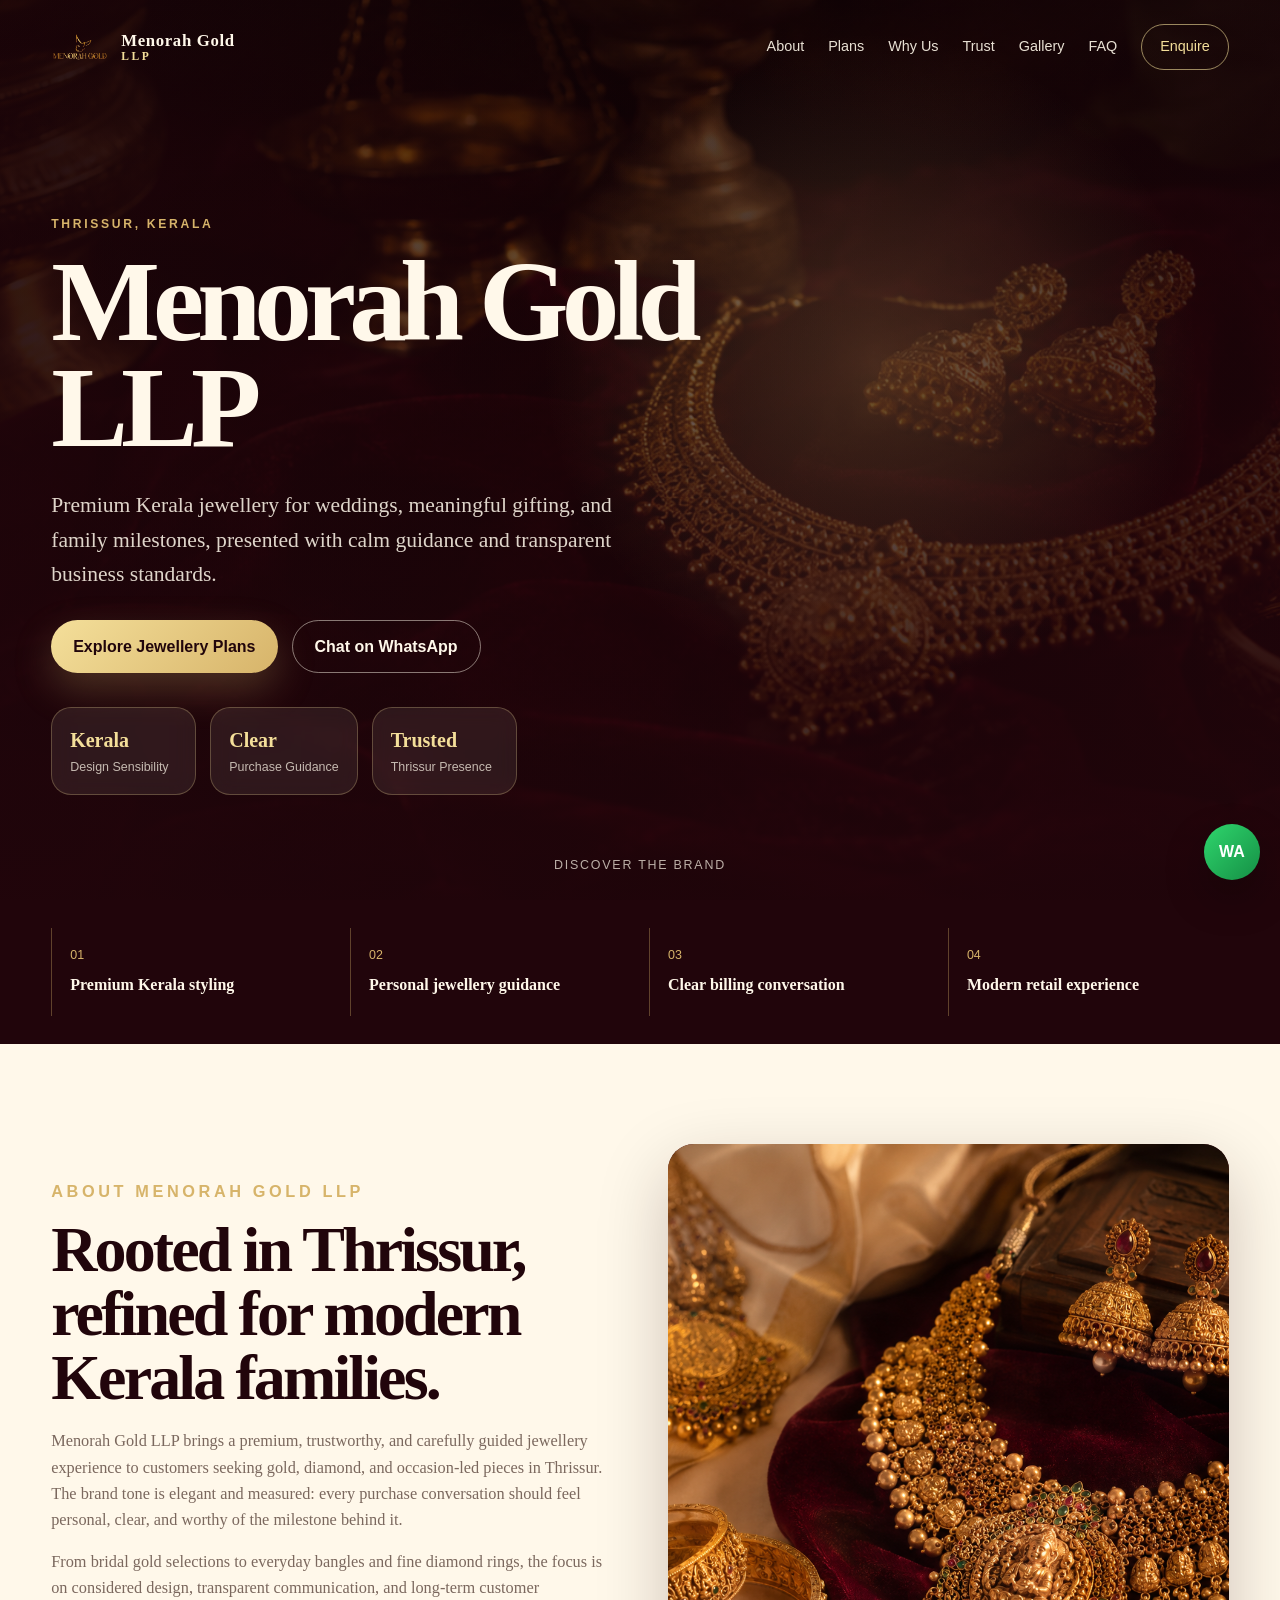
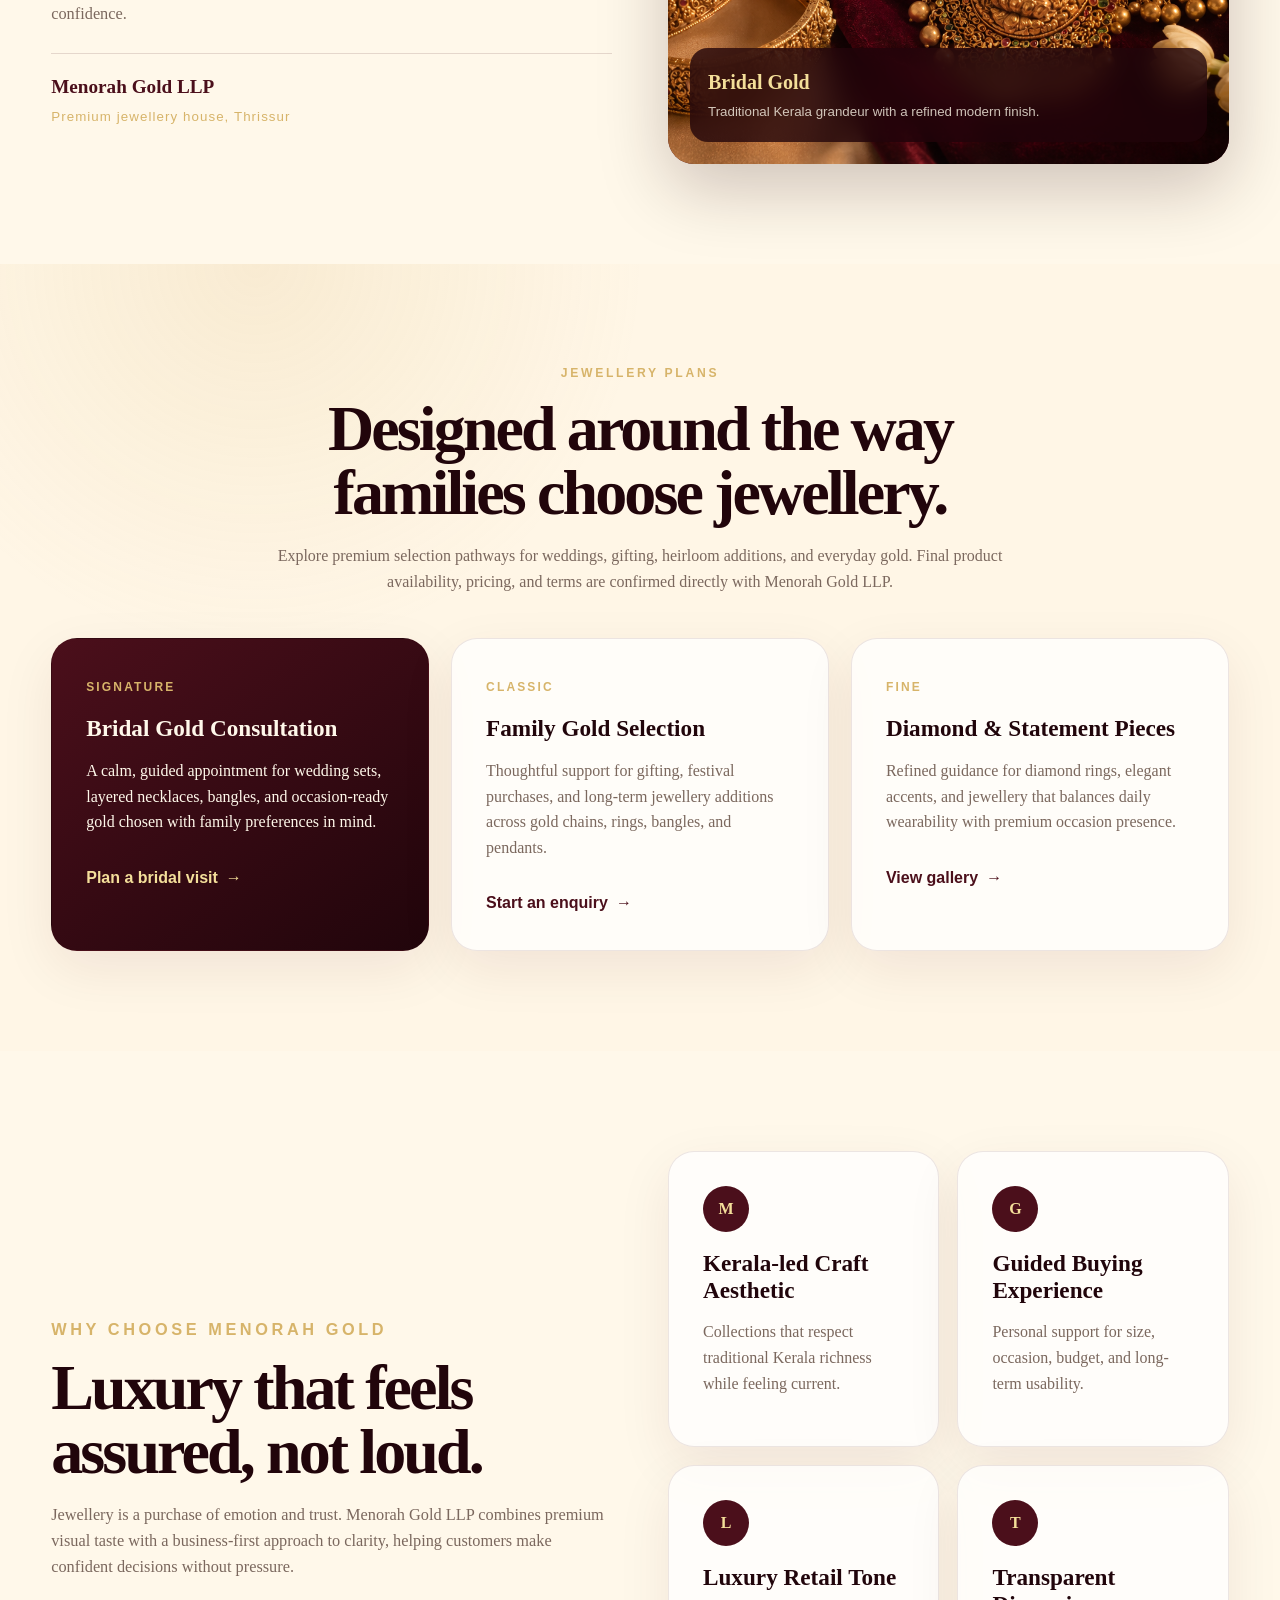
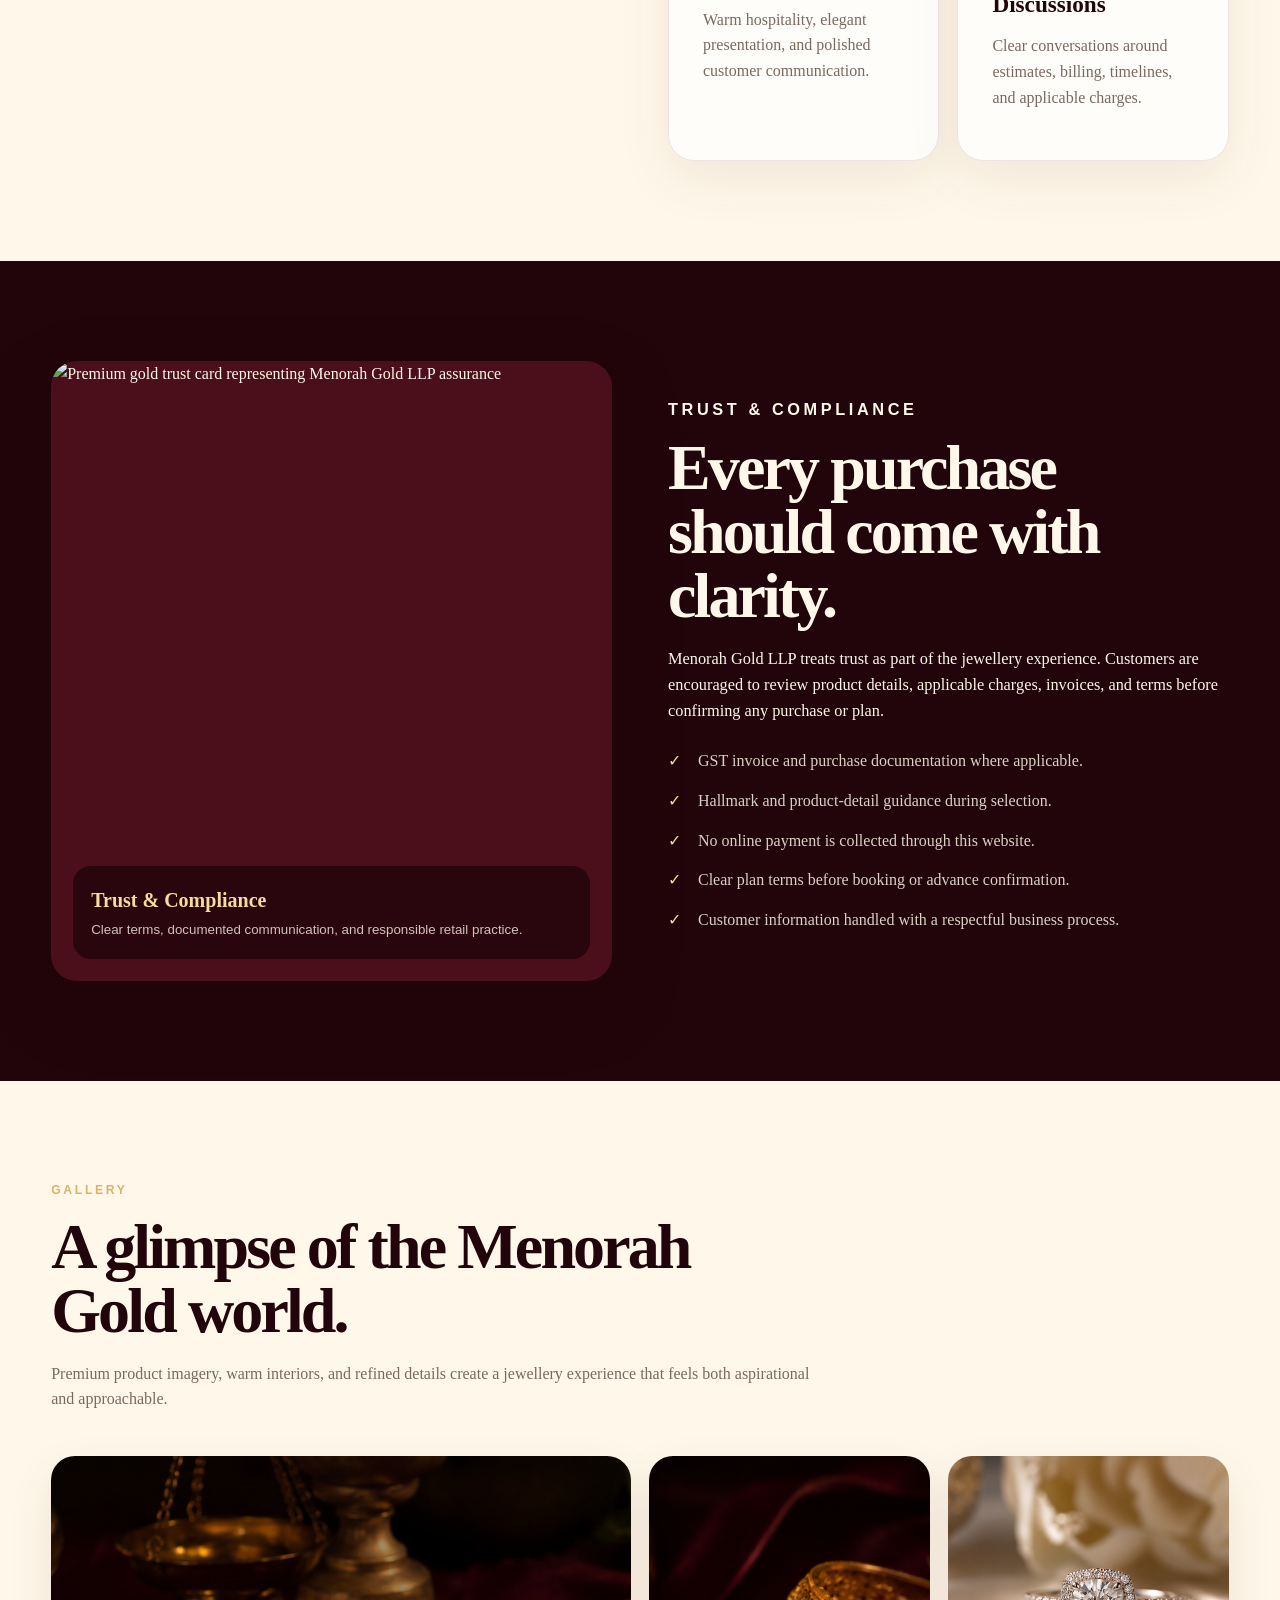
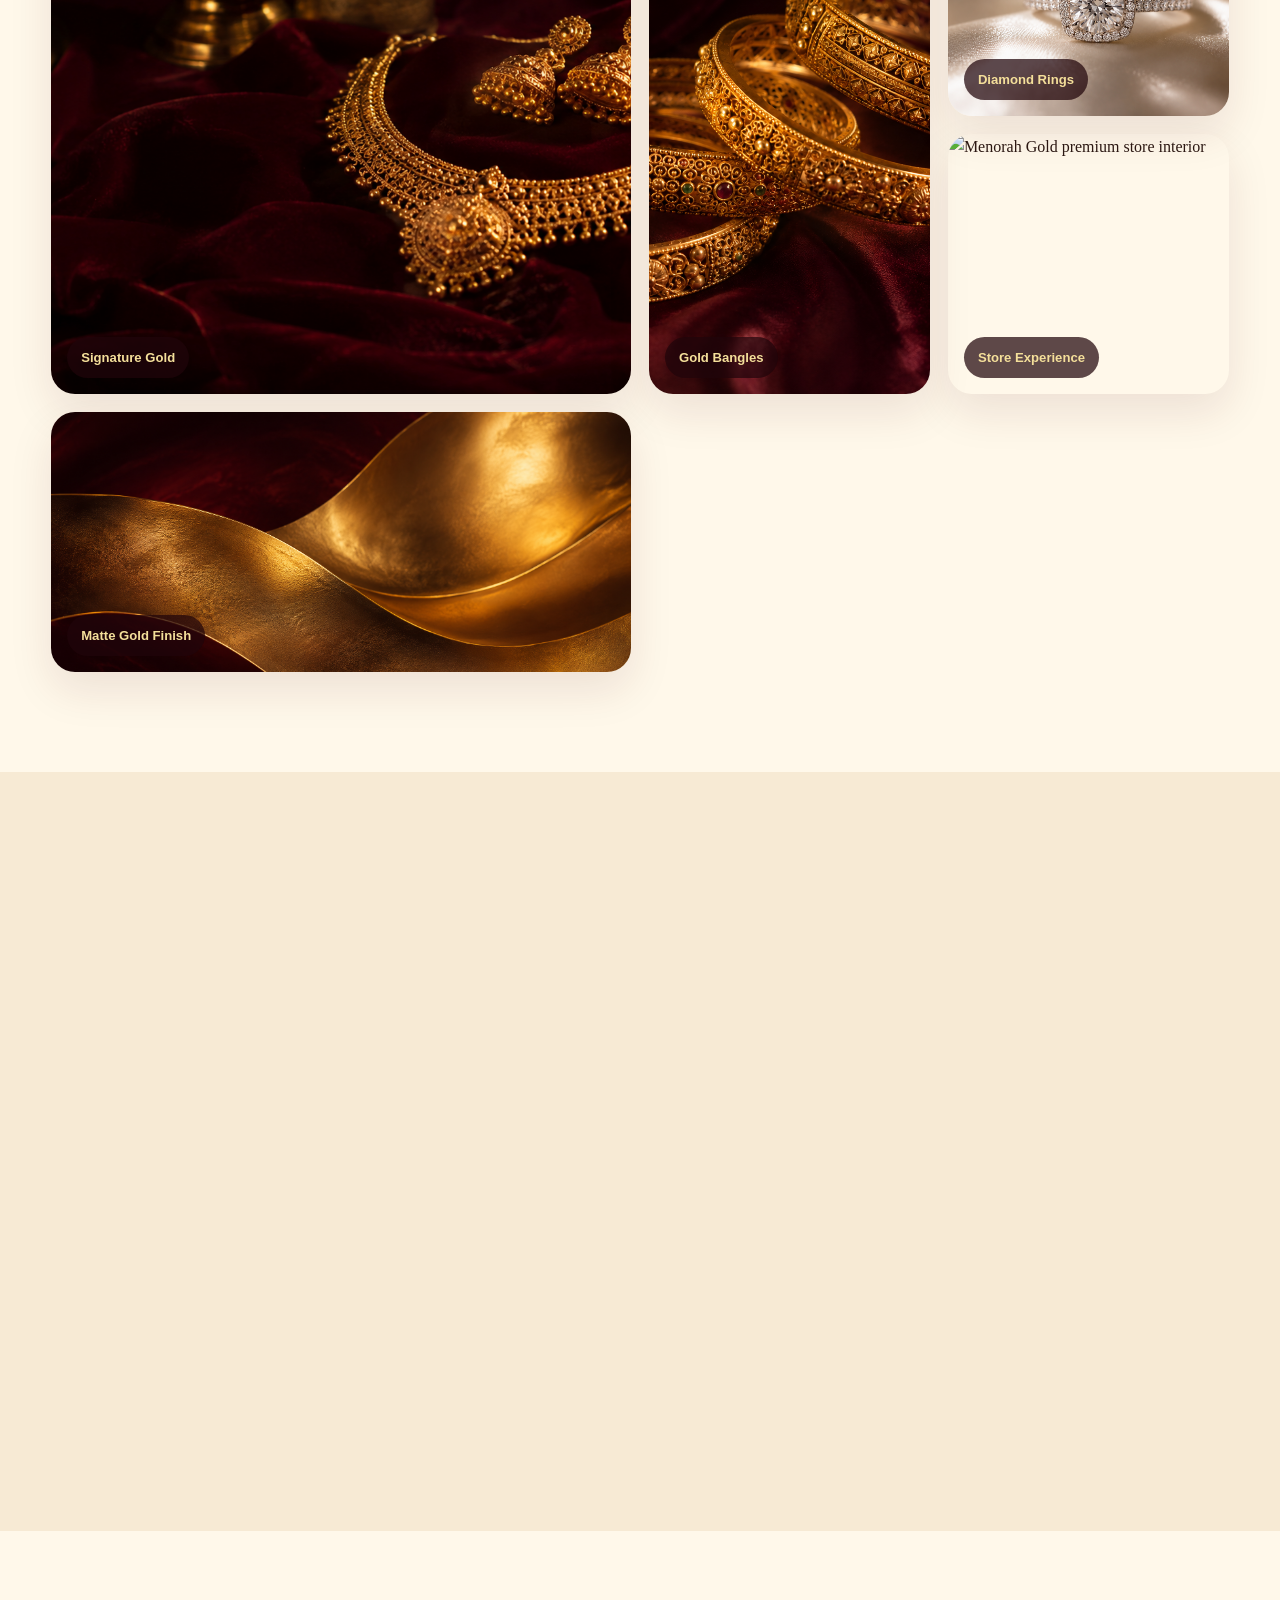
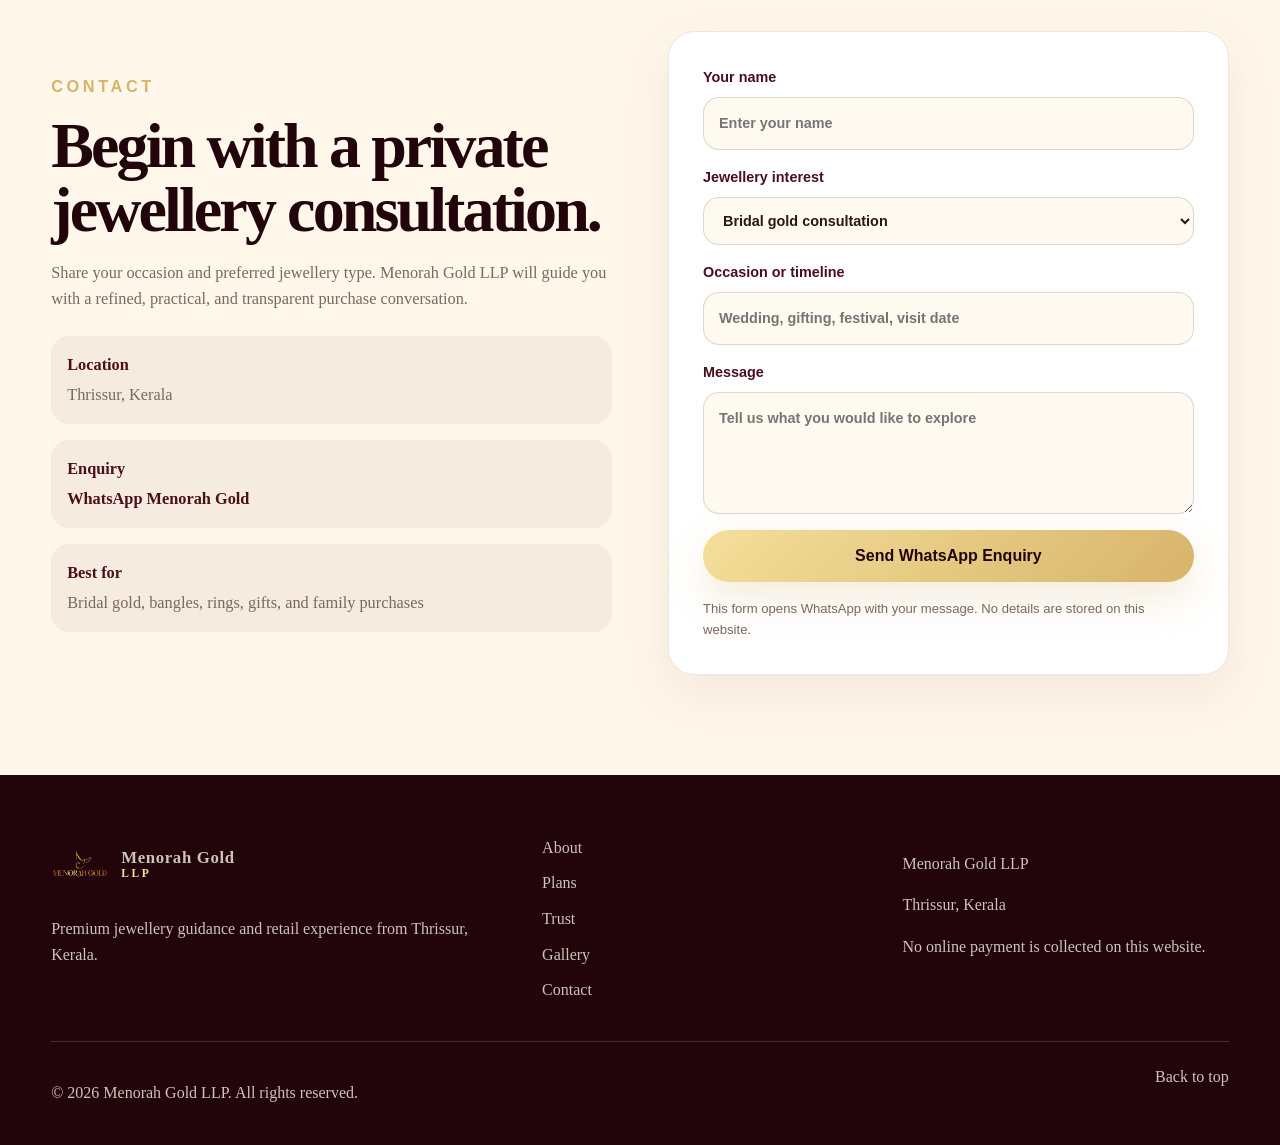
==== commit b5f00bae: "Update index.html" ====
--- a/index.html
+++ b/index.html
@@ -4,16 +4,16 @@
   <meta charset="UTF-8">
   <meta name="viewport" content="width=device-width, initial-scale=1.0">
 
-  <title>Menorah Future Jewellery Reserve Plan | Menorah Gold LLP</title>
+  <title>Menorah Gold LLP | Premium Kerala Jewellery in Thrissur</title>
 
   <meta
     name="description"
-    content="Menorah Future Jewellery Reserve Plan by Menorah Gold LLP is a jewellery advance booking plan for future gold, bridal, diamond, family and custom jewellery purchases in Thrissur, Kerala."
+    content="Menorah Gold LLP is a premium Kerala jewellery brand in Thrissur, offering elegant bridal gold, diamond jewellery, bangles, and trusted jewellery planning."
   >
 
   <meta
     name="keywords"
-    content="Menorah Gold LLP, Menorah Future Jewellery Reserve Plan, Kerala jewellery, Thrissur jewellery, bridal gold, gold jewellery, diamond jewellery"
+    content="Menorah Gold LLP, Kerala jewellery, Thrissur gold jewellery, bridal gold, gold bangles, diamond ring"
   >
 
   <meta name="theme-color" content="#4b0f1b">
@@ -53,8 +53,9 @@
       <nav class="site-nav" id="site-navigation" aria-label="Primary navigation" data-site-nav>
         <a href="#about">About</a>
         <a href="#plans">Plans</a>
-        <a href="#how-it-works">Process</a>
-        <a href="#terms">Terms</a>
+        <a href="#why">Why Us</a>
+        <a href="#trust">Trust</a>
+        <a href="#gallery">Gallery</a>
         <a href="#faq">FAQ</a>
         <a class="nav-cta" href="#contact">Enquire</a>
       </nav>
@@ -68,56 +69,55 @@
 
       <div class="container hero-content" data-reveal>
         <p class="eyebrow">Thrissur, Kerala</p>
-        <h1 id="hero-title">Menorah Future Jewellery Reserve Plan</h1>
+        <h1 id="hero-title">Menorah Gold LLP</h1>
         <p class="hero-lede">
-          Reserve your future jewellery purchase today with Menorah Gold LLP and redeem after
-          330 days against eligible jewellery/products, with Menorah Jewellery Privilege based
-          on your selected reserve plan.
+          Premium Kerala jewellery for weddings, meaningful gifting, and family milestones,
+          presented with calm guidance and transparent business standards.
         </p>
 
         <div class="hero-actions">
-          <a class="button button-primary" href="#plans">View Reserve Plans</a>
+          <a class="button button-primary" href="#plans">Explore Jewellery Plans</a>
           <a class="button button-light" href="#" data-whatsapp-link>Chat on WhatsApp</a>
         </div>
 
         <dl class="hero-proof" aria-label="Menorah Gold highlights">
           <div>
-            <dt>330 Days</dt>
-            <dd>Redemption Eligibility</dd>
-          </div>
-          <div>
-            <dt>No Cash</dt>
-            <dd>Jewellery Redemption Only</dd>
+            <dt>Kerala</dt>
+            <dd>Design Sensibility</dd>
           </div>
           <div>
             <dt>Clear</dt>
-            <dd>Documented Booking</dd>
+            <dd>Purchase Guidance</dd>
+          </div>
+          <div>
+            <dt>Trusted</dt>
+            <dd>Thrissur Presence</dd>
           </div>
         </dl>
       </div>
 
-      <a class="hero-cue" href="#about" aria-label="Scroll to About the Plan">
-        <span>Discover the plan</span>
+      <a class="hero-cue" href="#about" aria-label="Scroll to About Menorah Gold LLP">
+        <span>Discover the brand</span>
       </a>
     </section>
 
-    <section class="trust-strip" aria-label="Plan highlights">
+    <section class="trust-strip" aria-label="Brand trust highlights">
       <div class="container trust-strip-grid">
         <div data-reveal>
           <span>01</span>
-          <strong>Jewellery advance booking plan only</strong>
+          <strong>Premium Kerala styling</strong>
         </div>
         <div data-reveal>
           <span>02</span>
-          <strong>Redeemable after 330 days</strong>
+          <strong>Personal jewellery guidance</strong>
         </div>
         <div data-reveal>
           <span>03</span>
-          <strong>Privilege adjusted against eligible jewellery</strong>
+          <strong>Clear billing conversation</strong>
         </div>
         <div data-reveal>
           <span>04</span>
-          <strong>No online payment collected on this website</strong>
+          <strong>Modern retail experience</strong>
         </div>
       </div>
     </section>
@@ -125,36 +125,32 @@
     <section class="section about-section" id="about">
       <div class="container about-grid">
         <div class="section-copy" data-reveal>
-          <p class="eyebrow">About The Plan</p>
-          <h2>Plan your future jewellery purchase with clarity.</h2>
-          <p>
-            The Menorah Future Jewellery Reserve Plan is a jewellery advance booking plan for
-            customers who are planning to buy jewellery in the future.
-          </p>
-          <p>
-            Customers reserve an amount today with Menorah Gold LLP and become eligible to redeem
-            it after 330 days against eligible Menorah jewellery/products.
-          </p>
-          <p>
-            This plan is suitable for bridal jewellery, engagement jewellery, family jewellery,
-            gold jewellery, diamond jewellery, custom jewellery, gift jewellery, and future
-            jewellery planning.
-          </p>
-
+          <p class="eyebrow">About Menorah Gold LLP</p>
+          <h2>Rooted in Thrissur, refined for modern Kerala families.</h2>
+          <p>
+            Menorah Gold LLP brings a premium, trustworthy, and carefully guided jewellery
+            experience to customers seeking gold, diamond, and occasion-led pieces in Thrissur.
+            The brand tone is elegant and measured: every purchase conversation should feel
+            personal, clear, and worthy of the milestone behind it.
+          </p>
+          <p>
+            From bridal gold selections to everyday bangles and fine diamond rings, the focus is
+            on considered design, transparent communication, and long-term customer confidence.
+          </p>
           <div class="about-signature">
             <span>Menorah Gold LLP</span>
-            <small>Premium jewellery reserve planning, Thrissur</small>
+            <small>Premium jewellery house, Thrissur</small>
           </div>
         </div>
 
         <figure class="image-panel about-image" data-reveal>
           <img
-            src="./assets/bridal-gold.jpg"
-            alt="Premium Kerala bridal gold jewellery arranged for a wedding purchase"
+            src="./assets/bridal-gold.png"
+            alt="Kerala bridal gold jewellery arranged for a premium wedding collection"
           >
           <figcaption>
-            <span>Future Jewellery Planning</span>
-            <small>Designed for bridal, family, gifting, and occasion-led jewellery purchases.</small>
+            <span>Bridal Gold</span>
+            <small>Traditional Kerala grandeur with a refined modern finish.</small>
           </figcaption>
         </figure>
       </div>
@@ -163,248 +159,120 @@
     <section class="section plans-section" id="plans">
       <div class="container">
         <div class="section-heading centered" data-reveal>
-          <p class="eyebrow">Reserve Plan Tiers</p>
-          <h2>Choose your Menorah Jewellery Privilege tier.</h2>
-          <p>
-            Maximum privilege applies on eligible jewellery purchases up to 2x the reserve amount.
-            Lower purchase values receive proportionate privilege. Final terms are confirmed
-            directly by Menorah Gold LLP before booking.
+          <p class="eyebrow">Jewellery Plans</p>
+          <h2>Designed around the way families choose jewellery.</h2>
+          <p>
+            Explore premium selection pathways for weddings, gifting, heirloom additions, and
+            everyday gold. Final product availability, pricing, and terms are confirmed directly
+            with Menorah Gold LLP.
           </p>
         </div>
 
         <div class="plan-grid">
+          <article class="plan-card featured" data-reveal>
+            <span class="card-kicker">Signature</span>
+            <h3>Bridal Gold Consultation</h3>
+            <p>
+              A calm, guided appointment for wedding sets, layered necklaces, bangles, and
+              occasion-ready gold chosen with family preferences in mind.
+            </p>
+            <a href="#contact" class="text-link">Plan a bridal visit <span>&rarr;</span></a>
+          </article>
+
           <article class="plan-card" data-reveal>
-            <span class="card-kicker">Starter Reserve</span>
-            <h3>₹25,000</h3>
+            <span class="card-kicker">Classic</span>
+            <h3>Family Gold Selection</h3>
             <p>
-              Menorah Jewellery Privilege: <strong>Up to ₹2,500</strong>
+              Thoughtful support for gifting, festival purchases, and long-term jewellery
+              additions across gold chains, rings, bangles, and pendants.
             </p>
+            <a href="#contact" class="text-link">Start an enquiry <span>&rarr;</span></a>
+          </article>
+
+          <article class="plan-card" data-reveal>
+            <span class="card-kicker">Fine</span>
+            <h3>Diamond & Statement Pieces</h3>
             <p>
-              Privilege rate: <strong>5%</strong> on eligible purchase value, subject to a maximum
-              cap of ₹2,500.
+              Refined guidance for diamond rings, elegant accents, and jewellery that balances
+              daily wearability with premium occasion presence.
             </p>
-            <p>
-              Best for gifts and small jewellery purchases.
-            </p>
-            <a href="#contact" class="text-link">Enquire now <span>&rarr;</span></a>
-          </article>
-
-          <article class="plan-card featured" data-reveal>
-            <span class="card-kicker">Most Popular</span>
-            <h3>Classic Reserve — ₹50,000</h3>
-            <p>
-              Menorah Jewellery Privilege: <strong>Up to ₹6,000</strong>
-            </p>
-            <p>
-              Privilege rate: <strong>6%</strong> on eligible purchase value, subject to a maximum
-              cap of ₹6,000.
-            </p>
-            <p>
-              Best for rings, chains, bangles, and planned family purchases.
-            </p>
-            <a href="#contact" class="text-link">Start Classic enquiry <span>&rarr;</span></a>
-          </article>
-
-          <article class="plan-card" data-reveal>
-            <span class="card-kicker">Prime Reserve</span>
-            <h3>₹1,00,000</h3>
-            <p>
-              Menorah Jewellery Privilege: <strong>Up to ₹15,000</strong>
-            </p>
-            <p>
-              Privilege rate: <strong>7.5%</strong> on eligible purchase value, subject to a
-              maximum cap of ₹15,000.
-            </p>
-            <p>
-              Best for family jewellery and premium gifts.
-            </p>
-            <a href="#contact" class="text-link">Enquire now <span>&rarr;</span></a>
-          </article>
-
-          <article class="plan-card" data-reveal>
-            <span class="card-kicker">Bridal Reserve</span>
-            <h3>₹2,50,000</h3>
-            <p>
-              Menorah Jewellery Privilege: <strong>Up to ₹45,000</strong>
-            </p>
-            <p>
-              Privilege rate: <strong>9%</strong> on eligible purchase value, subject to a maximum
-              cap of ₹45,000.
-            </p>
-            <p>
-              Best for wedding and bridal jewellery planning.
-            </p>
-            <a href="#contact" class="text-link">Plan bridal jewellery <span>&rarr;</span></a>
-          </article>
-        </div>
-
-        <p class="form-note" style="margin-top: 24px; text-align: center;">
-          Eligible Jewellery Privilege = Eligible Purchase Value × Plan Privilege Rate, subject to
-          the maximum benefit cap of the selected plan.
-        </p>
-      </div>
-    </section>
-
-    <section class="section why-section" id="how-it-works">
+            <a href="#gallery" class="text-link">View gallery <span>&rarr;</span></a>
+          </article>
+        </div>
+      </div>
+    </section>
+
+    <section class="section why-section" id="why">
       <div class="container why-grid">
         <div class="section-copy" data-reveal>
-          <p class="eyebrow">How It Works</p>
-          <h2>A simple jewellery booking process.</h2>
-          <p>
-            The booking is completed directly with Menorah Gold LLP after customer confirmation.
-            This website is for information and enquiry only. No online payment is collected here.
-          </p>
-          <p>
-            Gold rate will be applicable on the date of final purchase/redemption, unless separately
-            confirmed in writing by Menorah Gold LLP. No fixed gold grams are promised.
+          <p class="eyebrow">Why Choose Menorah Gold</p>
+          <h2>Luxury that feels assured, not loud.</h2>
+          <p>
+            Jewellery is a purchase of emotion and trust. Menorah Gold LLP combines premium visual
+            taste with a business-first approach to clarity, helping customers make confident
+            decisions without pressure.
           </p>
         </div>
 
         <div class="reason-grid">
           <article class="reason-card" data-reveal>
-            <span class="reason-icon">1</span>
-            <h3>WhatsApp Enquiry</h3>
-            <p>Customer messages Menorah Gold LLP and receives plan explanation.</p>
+            <span class="reason-icon">M</span>
+            <h3>Kerala-led Craft Aesthetic</h3>
+            <p>Collections that respect traditional Kerala richness while feeling current.</p>
           </article>
 
           <article class="reason-card" data-reveal>
-            <span class="reason-icon">2</span>
-            <h3>Plan Selection</h3>
-            <p>Customer chooses a reserve plan and completes basic details.</p>
+            <span class="reason-icon">G</span>
+            <h3>Guided Buying Experience</h3>
+            <p>Personal support for size, occasion, budget, and long-term usability.</p>
           </article>
 
           <article class="reason-card" data-reveal>
-            <span class="reason-icon">3</span>
-            <h3>Booking Confirmation</h3>
-            <p>Customer makes payment to Menorah Gold LLP only after confirmation.</p>
+            <span class="reason-icon">L</span>
+            <h3>Luxury Retail Tone</h3>
+            <p>Warm hospitality, elegant presentation, and polished customer communication.</p>
           </article>
 
           <article class="reason-card" data-reveal>
-            <span class="reason-icon">4</span>
-            <h3>Redeem After 330 Days</h3>
-            <p>Advance receipt, Plan ID, and eligibility details are provided after booking.</p>
-          </article>
-        </div>
-      </div>
-    </section>
-
-    <section class="section trust-section" id="terms">
+            <span class="reason-icon">T</span>
+            <h3>Transparent Discussions</h3>
+            <p>Clear conversations around estimates, billing, timelines, and applicable charges.</p>
+          </article>
+        </div>
+      </div>
+    </section>
+
+    <section class="section trust-section" id="trust">
       <div class="texture-band" aria-hidden="true"></div>
 
       <div class="container trust-grid">
         <figure class="image-panel trust-image" data-reveal>
           <img
             src="./assets/trust-gold-card.jpg"
-            alt="Menorah Gold LLP trust and documentation card"
+            alt="Premium gold trust card representing Menorah Gold LLP assurance"
           >
           <figcaption>
-            <span>Terms & Documentation</span>
-            <small>Clear terms, advance receipt, Plan ID, and GST invoice at final delivery.</small>
+            <span>Trust & Compliance</span>
+            <small>Clear terms, documented communication, and responsible retail practice.</small>
           </figcaption>
         </figure>
 
         <div class="section-copy trust-copy" data-reveal>
-          <p class="eyebrow">Important Terms</p>
-          <h2>Jewellery advance booking plan only.</h2>
-          <p>
-            Menorah Future Jewellery Reserve Plan is a jewellery advance booking plan only. This is
-            not an investment scheme, deposit scheme, interest-bearing plan, gold-return scheme,
-            savings scheme, or cash-return plan.
-          </p>
-          <p>
-            The reserve amount and eligible Menorah Jewellery Privilege are redeemable only against
-            eligible jewellery/products from Menorah Gold LLP. No cash return, interest, profit,
-            guaranteed gold appreciation, or fixed gold quantity is offered under this plan.
-          </p>
-          <p>
-            Gold rate will be applicable on the date of final purchase/redemption unless separately
-            confirmed in writing by Menorah Gold LLP. Final GST invoice will be issued at the time
-            of jewellery/product delivery. Hallmarking, HUID, certification, and product
-            documentation will be provided wherever applicable as per product category and legal
-            requirements.
+          <p class="eyebrow">Trust & Compliance</p>
+          <h2>Every purchase should come with clarity.</h2>
+          <p>
+            Menorah Gold LLP treats trust as part of the jewellery experience. Customers are
+            encouraged to review product details, applicable charges, invoices, and terms before
+            confirming any purchase or plan.
           </p>
 
           <ul class="check-list">
-            <li>Redeemable after 330 days from the booking date.</li>
-            <li>Benefit adjusted only against eligible Menorah jewellery/products.</li>
-            <li>No cash return, interest, profit, or fixed gold quantity.</li>
-            <li>Final GST invoice issued at product delivery.</li>
-            <li>Hallmarking/HUID details provided wherever applicable.</li>
+            <li>GST invoice and purchase documentation where applicable.</li>
+            <li>Hallmark and product-detail guidance during selection.</li>
+            <li>No online payment is collected through this website.</li>
+            <li>Clear plan terms before booking or advance confirmation.</li>
+            <li>Customer information handled with a respectful business process.</li>
           </ul>
-        </div>
-      </div>
-    </section>
-
-    <section class="section about-section" id="redemption">
-      <div class="container about-grid">
-        <div class="section-copy" data-reveal>
-          <p class="eyebrow">Redemption</p>
-          <h2>Redeem against eligible Menorah products.</h2>
-          <p>
-            Customer can redeem after 330 days from the booking date. The reserve amount and
-            eligible Menorah Jewellery Privilege can be used against gold jewellery, diamond
-            jewellery, bridal jewellery, custom jewellery, silver articles, and approved Menorah
-            products.
-          </p>
-          <p>
-            The privilege may not apply to gold coins, gold bars, bullion, low-margin products,
-            special-discount products, or products specifically excluded by Menorah Gold LLP.
-          </p>
-        </div>
-
-        <figure class="image-panel about-image" data-reveal>
-          <img
-            src="./assets/gold-bangles.jpg"
-            alt="Elegant gold bangles for Menorah jewellery redemption"
-          >
-          <figcaption>
-            <span>Eligible Jewellery</span>
-            <small>Gold, diamond, bridal, custom jewellery, and approved Menorah products.</small>
-          </figcaption>
-        </figure>
-      </div>
-    </section>
-
-    <section class="section plans-section" id="example">
-      <div class="container">
-        <div class="section-heading centered" data-reveal>
-          <p class="eyebrow">Example Calculation</p>
-          <h2>Classic Reserve example.</h2>
-          <p>
-            If a customer reserves ₹50,000 under Classic Reserve, the plan benefit is up to ₹6,000
-            Menorah Jewellery Privilege. Redemption eligibility is after 330 days.
-          </p>
-        </div>
-
-        <div class="plan-grid">
-          <article class="plan-card featured" data-reveal>
-            <span class="card-kicker">Full Privilege Example</span>
-            <h3>Purchase of ₹1,00,000 or more</h3>
-            <p>
-              If the customer purchases eligible jewellery worth ₹1,00,000 or more, they may
-              receive the full ₹6,000 jewellery privilege.
-            </p>
-          </article>
-
-          <article class="plan-card" data-reveal>
-            <span class="card-kicker">Proportionate Example</span>
-            <h3>Purchase of ₹75,000</h3>
-            <p>
-              ₹75,000 × 6% = ₹4,500
-            </p>
-            <p>
-              The customer gets ₹4,500 jewellery privilege, not the full ₹6,000.
-            </p>
-          </article>
-
-          <article class="plan-card" data-reveal>
-            <span class="card-kicker">Important</span>
-            <h3>No cash payout</h3>
-            <p>
-              The benefit is not paid in cash. It is adjusted only against eligible Menorah
-              jewellery/products.
-            </p>
-          </article>
         </div>
       </div>
     </section>
@@ -412,38 +280,38 @@
     <section class="section gallery-section" id="gallery">
       <div class="container">
         <div class="section-heading" data-reveal>
-          <p class="eyebrow">Jewellery Categories</p>
-          <h2>Plan for the jewellery that matters most.</h2>
-          <p>
-            Menorah Future Jewellery Reserve Plan is designed for customers planning gold,
-            diamond, bridal, custom, gift, and family jewellery purchases.
+          <p class="eyebrow">Gallery</p>
+          <h2>A glimpse of the Menorah Gold world.</h2>
+          <p>
+            Premium product imagery, warm interiors, and refined details create a jewellery
+            experience that feels both aspirational and approachable.
           </p>
         </div>
 
         <div class="gallery-grid">
           <figure class="gallery-item large" data-reveal>
             <img src="./assets/hero-jewellery.jpg" alt="Premium gold jewellery display">
-            <figcaption>Gold Jewellery</figcaption>
+            <figcaption>Signature Gold</figcaption>
           </figure>
 
           <figure class="gallery-item tall" data-reveal>
-            <img src="./assets/bridal-gold.jpg" alt="Premium Kerala bridal gold jewellery">
-            <figcaption>Bridal Jewellery</figcaption>
+            <img src="./assets/gold-bangles.jpg" alt="Elegant gold bangles collection">
+            <figcaption>Gold Bangles</figcaption>
           </figure>
 
           <figure class="gallery-item" data-reveal>
-            <img src="./assets/diamond-ring.jpg" alt="Premium diamond ring close-up">
-            <figcaption>Diamond Jewellery</figcaption>
+            <img src="./assets/diamond-ring.png" alt="Premium diamond ring close-up">
+            <figcaption>Diamond Rings</figcaption>
           </figure>
 
           <figure class="gallery-item" data-reveal>
-            <img src="./assets/store-interior.jpg" alt="Premium jewellery store interior">
-            <figcaption>Private Consultation</figcaption>
+            <img src="./assets/store-interior.jpg" alt="Menorah Gold premium store interior">
+            <figcaption>Store Experience</figcaption>
           </figure>
 
           <figure class="gallery-item wide" data-reveal>
-            <img src="./assets/gold-texture.jpg" alt="Luxury gold texture detail">
-            <figcaption>Premium Finish</figcaption>
+            <img src="./assets/gold-texture.png" alt="Matte gold jewellery texture detail">
+            <figcaption>Matte Gold Finish</figcaption>
           </figure>
         </div>
       </div>
@@ -453,24 +321,24 @@
       <div class="container faq-grid">
         <div class="section-copy" data-reveal>
           <p class="eyebrow">FAQ</p>
-          <h2>Important answers before booking.</h2>
-          <p>
-            These answers explain the Menorah Future Jewellery Reserve Plan in simple terms.
-            Product-specific terms are confirmed directly by Menorah Gold LLP.
+          <h2>Answers before you visit.</h2>
+          <p>
+            These answers keep the first conversation simple. Product-specific details are
+            confirmed directly with the Menorah Gold LLP team.
           </p>
         </div>
 
         <div class="faq-list" data-reveal>
           <article class="faq-item">
             <button class="faq-question" type="button" aria-expanded="true" aria-controls="faq-a1" id="faq-q1">
-              Can I get cash after 330 days?
+              What kind of jewellery does Menorah Gold LLP offer?
               <span aria-hidden="true"></span>
             </button>
             <div class="faq-answer is-open" id="faq-a1" role="region" aria-labelledby="faq-q1">
               <div>
                 <p>
-                  No. This plan does not offer cash return. The reserve amount and eligible
-                  jewellery privilege are redeemable only against eligible Menorah jewellery/products.
+                  Menorah Gold LLP focuses on premium gold, bridal jewellery, bangles, diamond
+                  rings, and occasion-led pieces for customers in Thrissur and across Kerala.
                 </p>
               </div>
             </div>
@@ -478,14 +346,14 @@
 
           <article class="faq-item">
             <button class="faq-question" type="button" aria-expanded="false" aria-controls="faq-a2" id="faq-q2">
-              Is this an investment plan?
+              Can I enquire about bridal gold before visiting?
               <span aria-hidden="true"></span>
             </button>
             <div class="faq-answer" id="faq-a2" role="region" aria-labelledby="faq-q2" hidden>
               <div>
                 <p>
-                  No. This is a jewellery advance booking plan only. It is not an investment,
-                  deposit, savings, interest, or gold-return scheme.
+                  Yes. You can share your occasion, date, preferred jewellery type, and expected
+                  range on WhatsApp. The team can guide you before an in-store visit.
                 </p>
               </div>
             </div>
@@ -493,13 +361,14 @@
 
           <article class="faq-item">
             <button class="faq-question" type="button" aria-expanded="false" aria-controls="faq-a3" id="faq-q3">
-              When can I redeem?
+              Does this website collect payments?
               <span aria-hidden="true"></span>
             </button>
             <div class="faq-answer" id="faq-a3" role="region" aria-labelledby="faq-q3" hidden>
               <div>
                 <p>
-                  The plan becomes eligible for redemption after 330 days from the booking date.
+                  No. This static website is for information and enquiries only. Any purchase,
+                  booking, or plan confirmation is handled directly by Menorah Gold LLP.
                 </p>
               </div>
             </div>
@@ -507,14 +376,14 @@
 
           <article class="faq-item">
             <button class="faq-question" type="button" aria-expanded="false" aria-controls="faq-a4" id="faq-q4">
-              Can I buy jewellery only for my reserve amount?
+              Are pricing and availability shown online final?
               <span aria-hidden="true"></span>
             </button>
             <div class="faq-answer" id="faq-a4" role="region" aria-labelledby="faq-q4" hidden>
               <div>
                 <p>
-                  Yes, but the jewellery privilege will be proportionate to the eligible final
-                  purchase value and subject to plan terms.
+                  No. Gold rates, making charges, stones, taxes, and product availability can
+                  change. Final details are confirmed directly during your consultation.
                 </p>
               </div>
             </div>
@@ -522,28 +391,14 @@
 
           <article class="faq-item">
             <button class="faq-question" type="button" aria-expanded="false" aria-controls="faq-a5" id="faq-q5">
-              Can I use this for bridal jewellery?
+              Where is Menorah Gold LLP located?
               <span aria-hidden="true"></span>
             </button>
             <div class="faq-answer" id="faq-a5" role="region" aria-labelledby="faq-q5" hidden>
               <div>
                 <p>
-                  Yes. The Bridal Reserve plan is designed for wedding and bridal jewellery planning.
-                </p>
-              </div>
-            </div>
-          </article>
-
-          <article class="faq-item">
-            <button class="faq-question" type="button" aria-expanded="false" aria-controls="faq-a6" id="faq-q6">
-              Is the benefit paid separately?
-              <span aria-hidden="true"></span>
-            </button>
-            <div class="faq-answer" id="faq-a6" role="region" aria-labelledby="faq-q6" hidden>
-              <div>
-                <p>
-                  No. The benefit is not paid separately or in cash. It is adjusted only against
-                  eligible jewellery/products from Menorah Gold LLP.
+                  Menorah Gold LLP is based in Thrissur, Kerala. Use the contact section to start
+                  a WhatsApp enquiry and plan your visit.
                 </p>
               </div>
             </div>
@@ -556,10 +411,10 @@
       <div class="container contact-grid">
         <div class="section-copy contact-copy" data-reveal>
           <p class="eyebrow">Contact</p>
-          <h2>Start your reserve enquiry on WhatsApp.</h2>
-          <p>
-            Share your preferred reserve plan, jewellery interest, and expected purchase timeline.
-            Menorah Gold LLP will explain the plan and confirm details before any booking.
+          <h2>Begin with a private jewellery consultation.</h2>
+          <p>
+            Share your occasion and preferred jewellery type. Menorah Gold LLP will guide you with
+            a refined, practical, and transparent purchase conversation.
           </p>
 
           <div class="contact-details">
@@ -574,8 +429,8 @@
             </p>
 
             <p>
-              <strong>Important</strong>
-              <span>No online payment is collected through this website.</span>
+              <strong>Best for</strong>
+              <span>Bridal gold, bangles, rings, gifts, and family purchases</span>
             </p>
           </div>
         </div>
@@ -587,19 +442,19 @@
           </label>
 
           <label>
-            <span>Reserve plan interest</span>
+            <span>Jewellery interest</span>
             <select name="interest">
-              <option value="Starter Reserve - ₹25,000">Starter Reserve - ₹25,000</option>
-              <option value="Classic Reserve - ₹50,000">Classic Reserve - ₹50,000</option>
-              <option value="Prime Reserve - ₹1,00,000">Prime Reserve - ₹1,00,000</option>
-              <option value="Bridal Reserve - ₹2,50,000">Bridal Reserve - ₹2,50,000</option>
-              <option value="Need guidance before choosing">Need guidance before choosing</option>
+              <option value="Bridal gold consultation">Bridal gold consultation</option>
+              <option value="Gold bangles">Gold bangles</option>
+              <option value="Diamond ring">Diamond ring</option>
+              <option value="Family gold purchase">Family gold purchase</option>
+              <option value="Store visit">Store visit</option>
             </select>
           </label>
 
           <label>
-            <span>Jewellery interest / timeline</span>
-            <input type="text" name="timeline" placeholder="Bridal, engagement, gifting, family purchase, date">
+            <span>Occasion or timeline</span>
+            <input type="text" name="timeline" placeholder="Wedding, gifting, festival, visit date">
           </label>
 
           <label>
@@ -607,7 +462,7 @@
             <textarea
               name="message"
               rows="4"
-              placeholder="Tell us what you would like to plan"
+              placeholder="Tell us what you would like to explore"
             ></textarea>
           </label>
 
@@ -633,16 +488,15 @@
         </a>
 
         <p>
-          Menorah Future Jewellery Reserve Plan by Menorah Gold LLP, Thrissur, Kerala.
+          Premium jewellery guidance and retail experience from Thrissur, Kerala.
         </p>
       </div>
 
       <nav aria-label="Footer navigation">
         <a href="#about">About</a>
         <a href="#plans">Plans</a>
-        <a href="#how-it-works">Process</a>
-        <a href="#terms">Terms</a>
-        <a href="#faq">FAQ</a>
+        <a href="#trust">Trust</a>
+        <a href="#gallery">Gallery</a>
         <a href="#contact">Contact</a>
       </nav>
 
@@ -650,7 +504,6 @@
         <p>Menorah Gold LLP</p>
         <p>Thrissur, Kerala</p>
         <p>No online payment is collected on this website.</p>
-        <p>Jewellery advance booking plan only.</p>
       </div>
     </div>
 
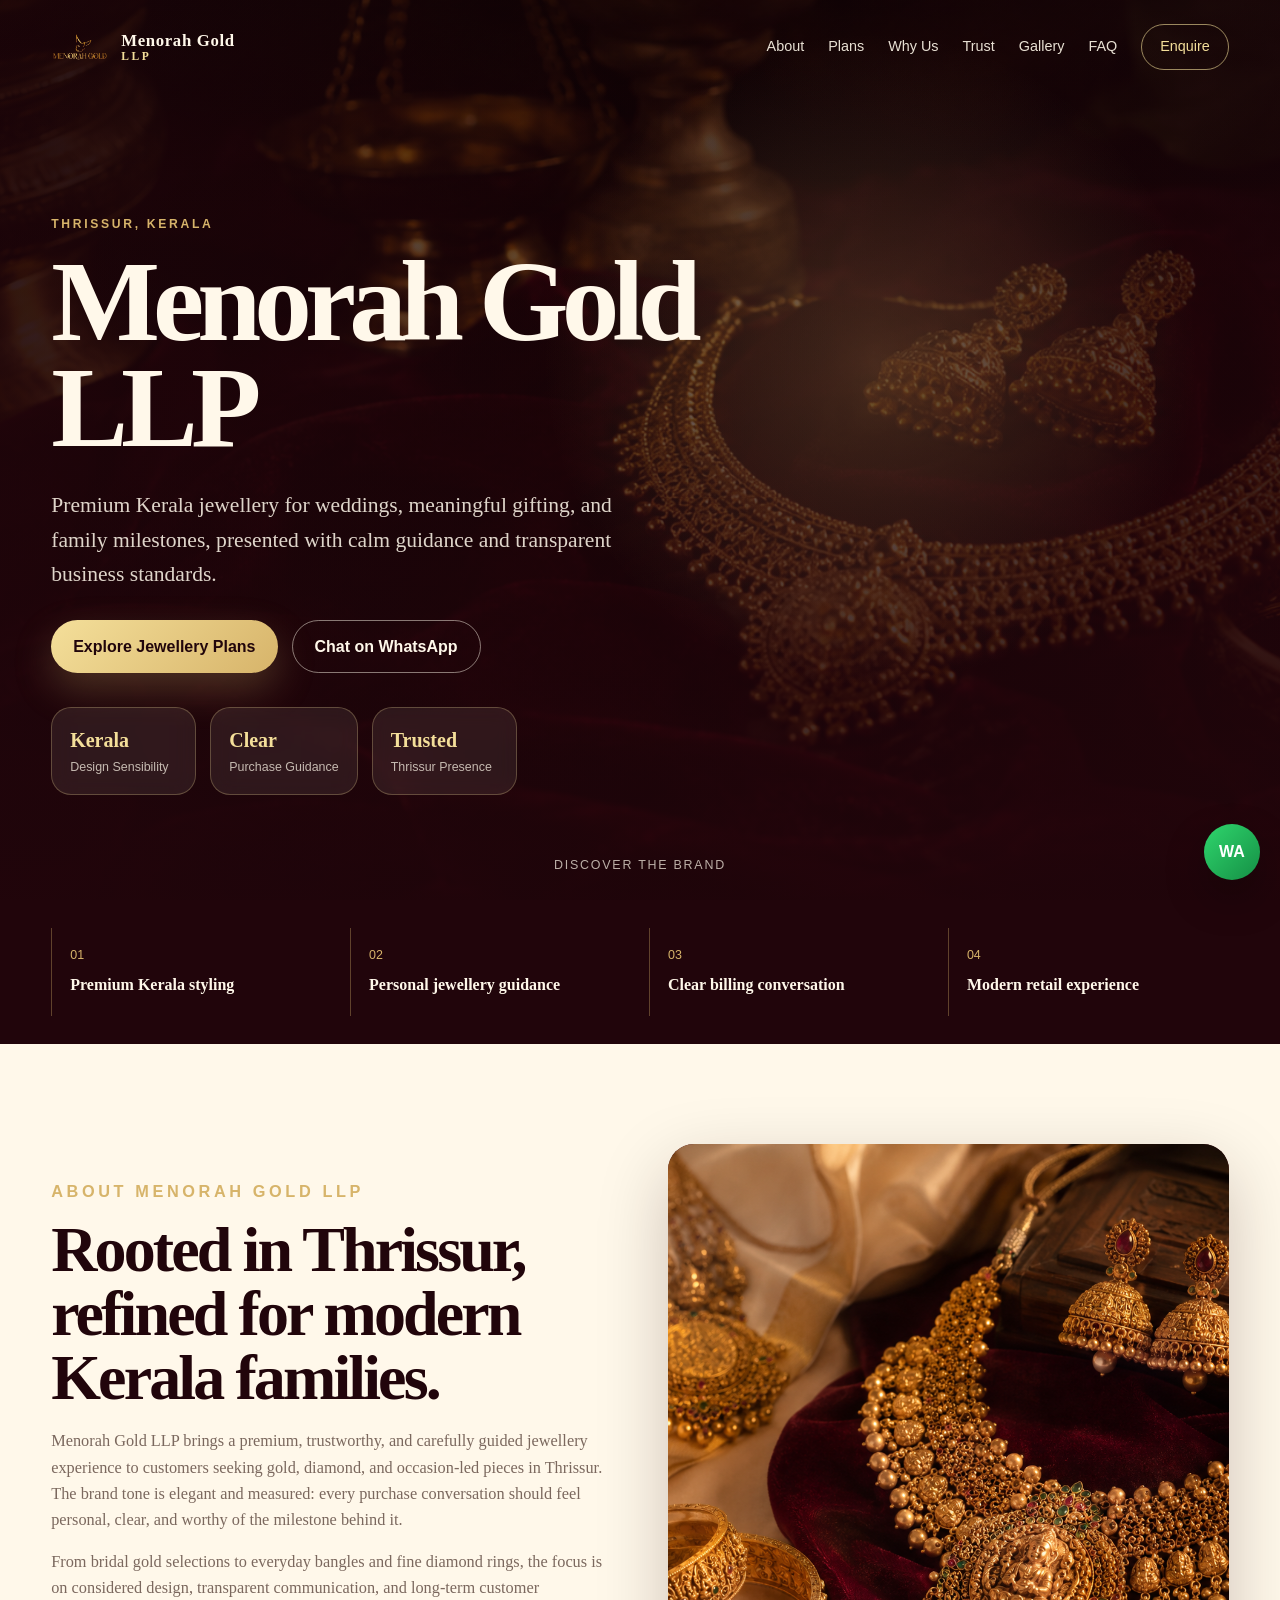
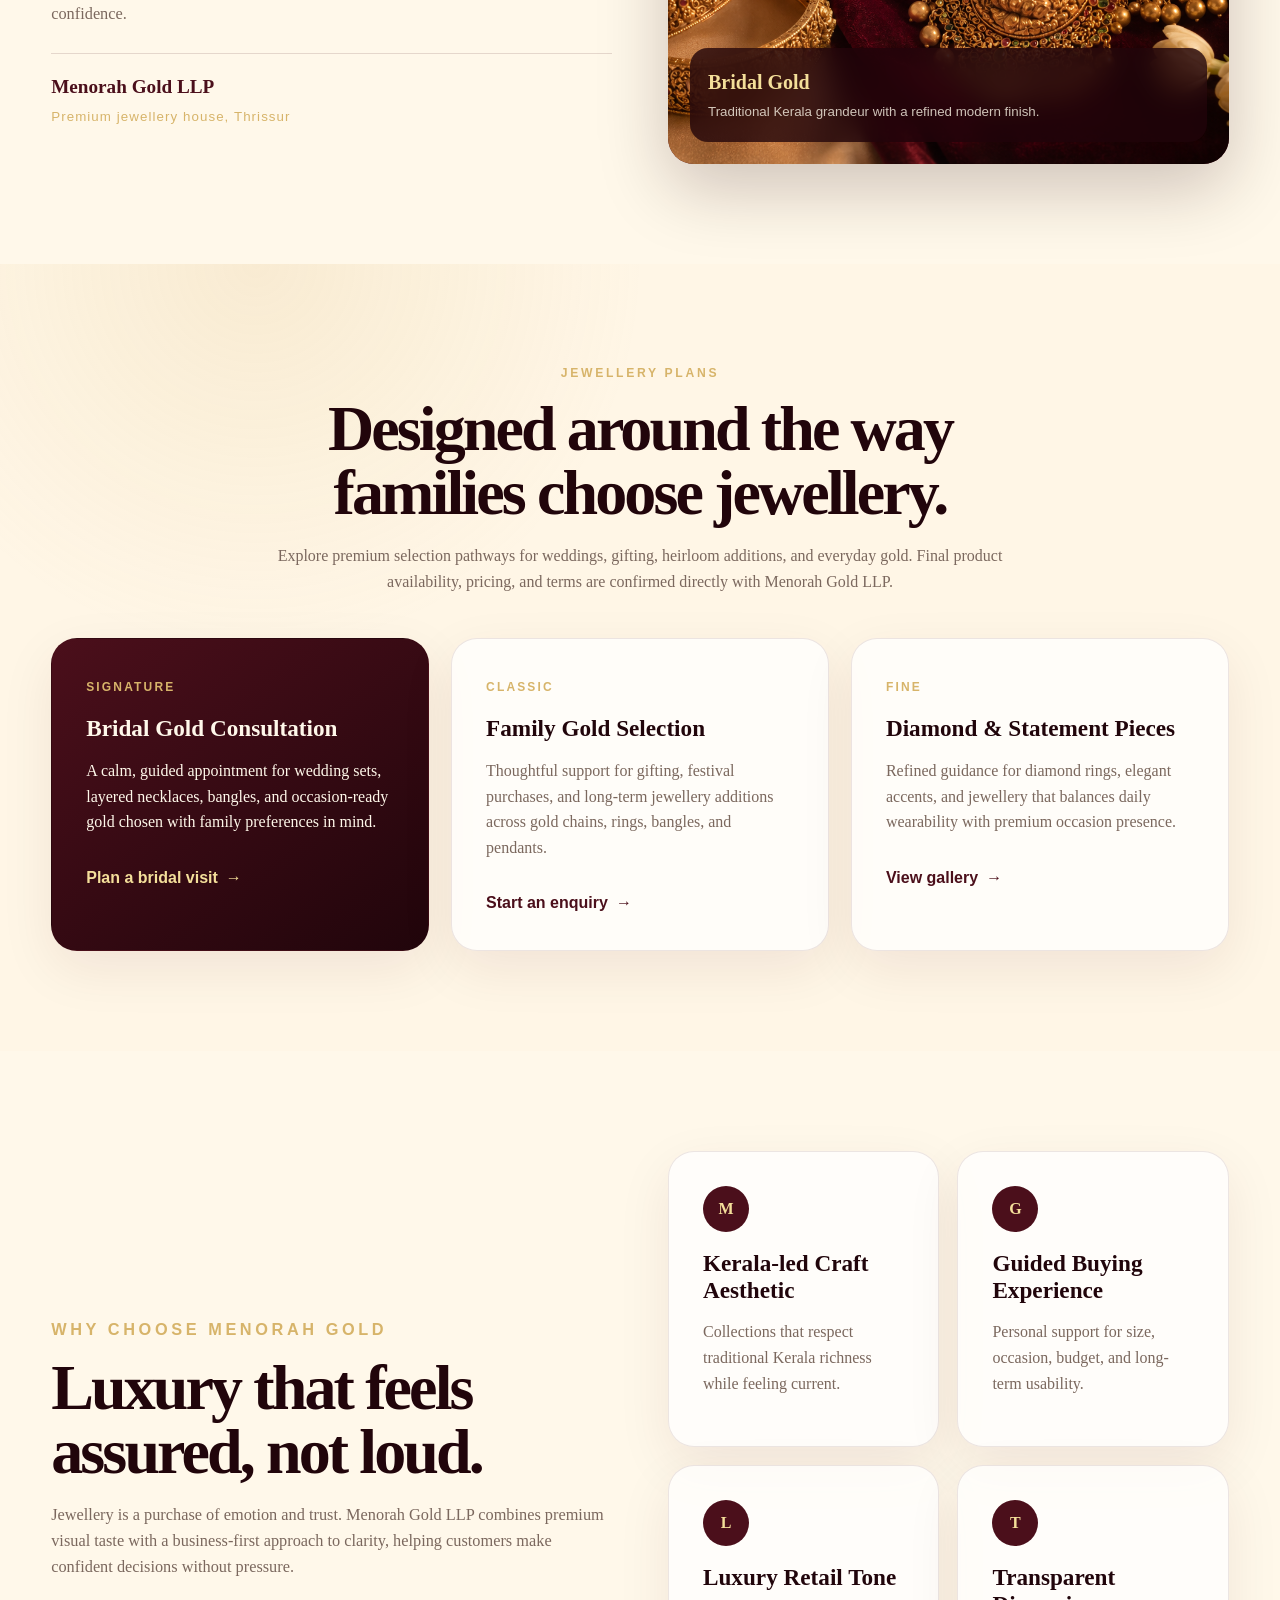
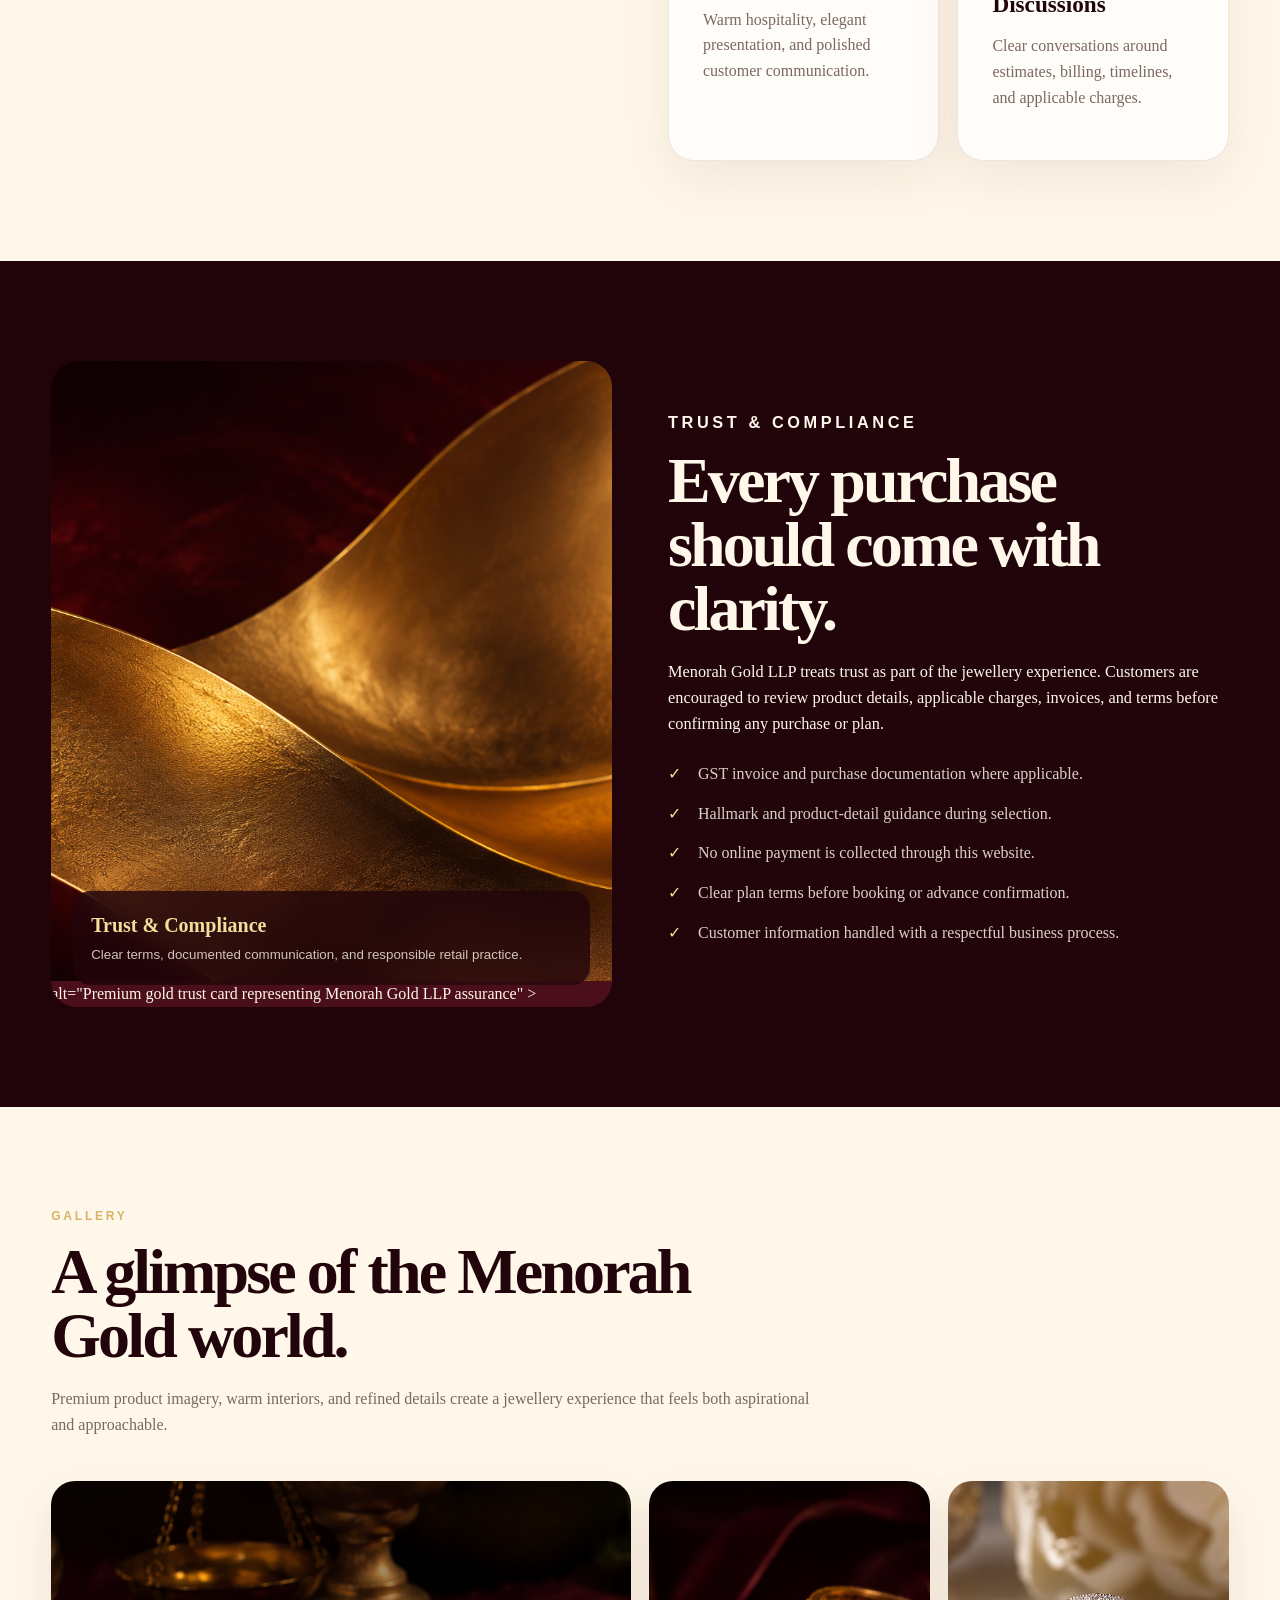
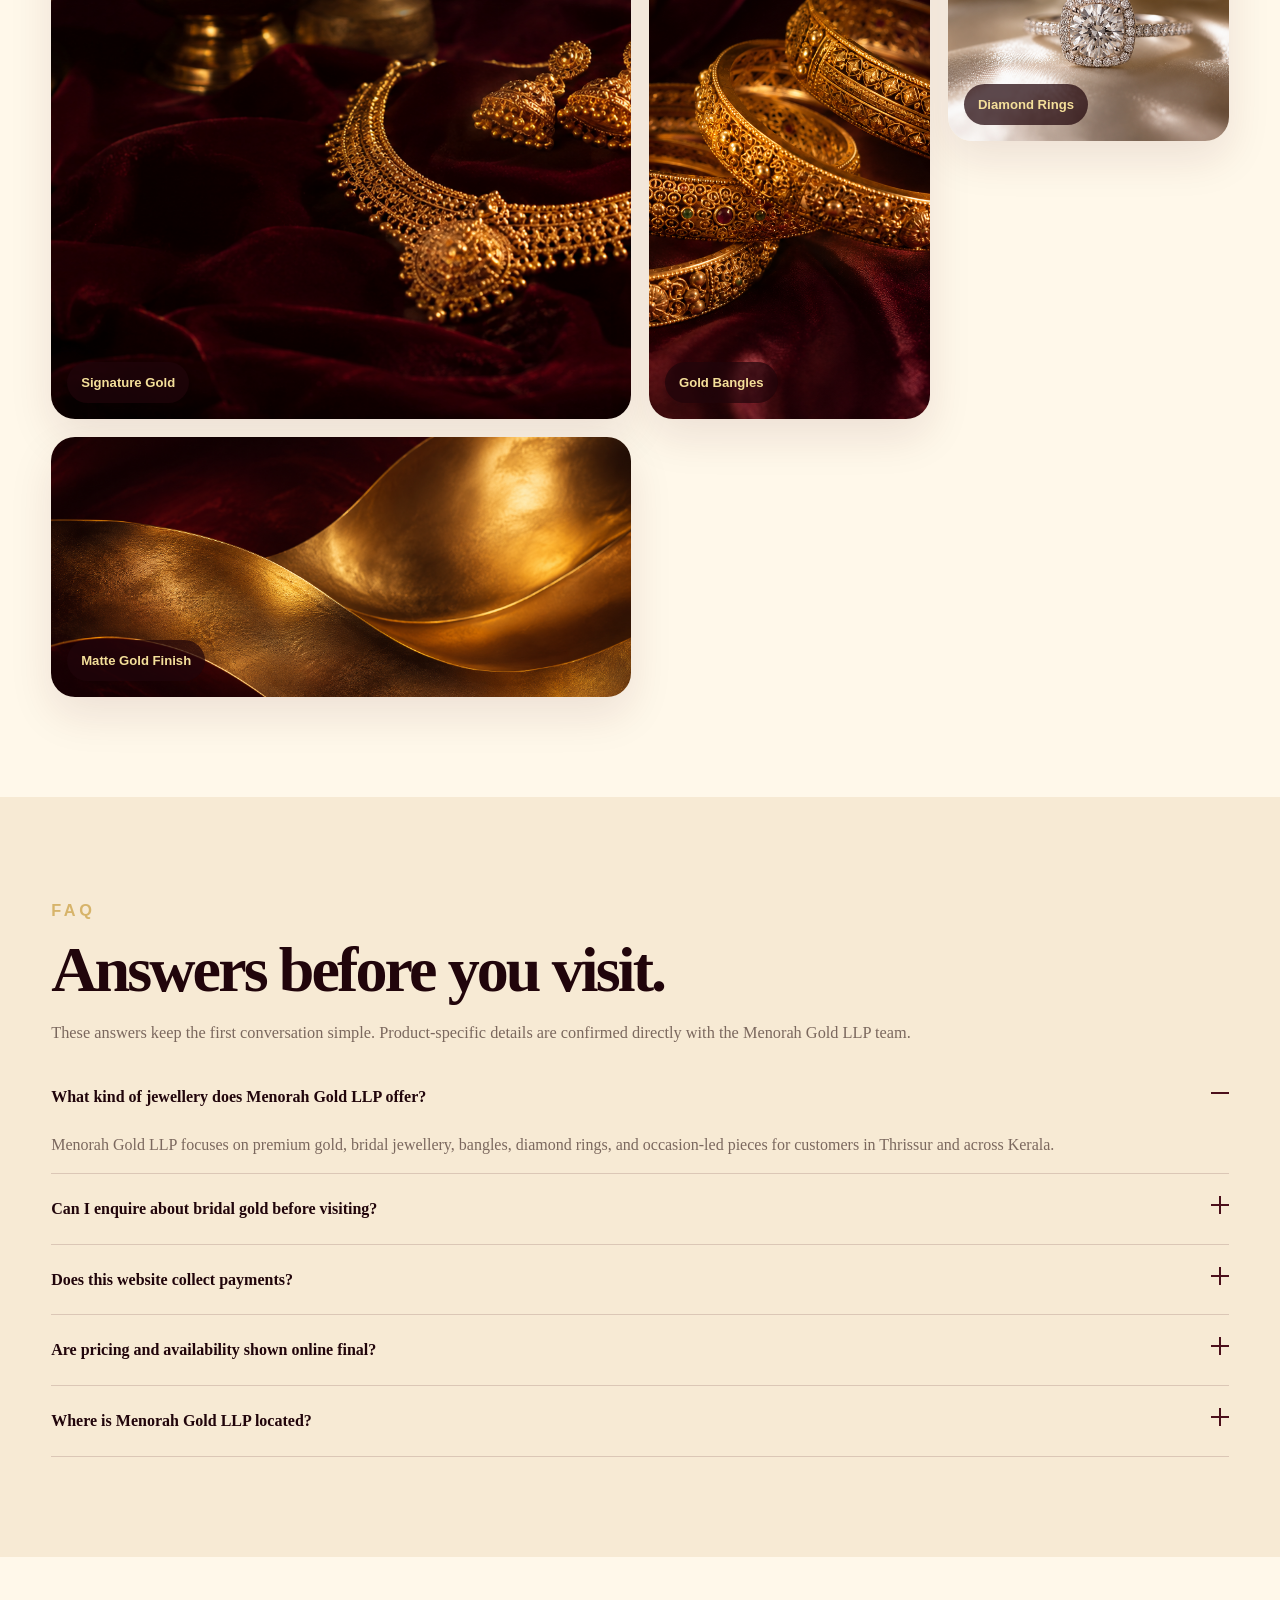
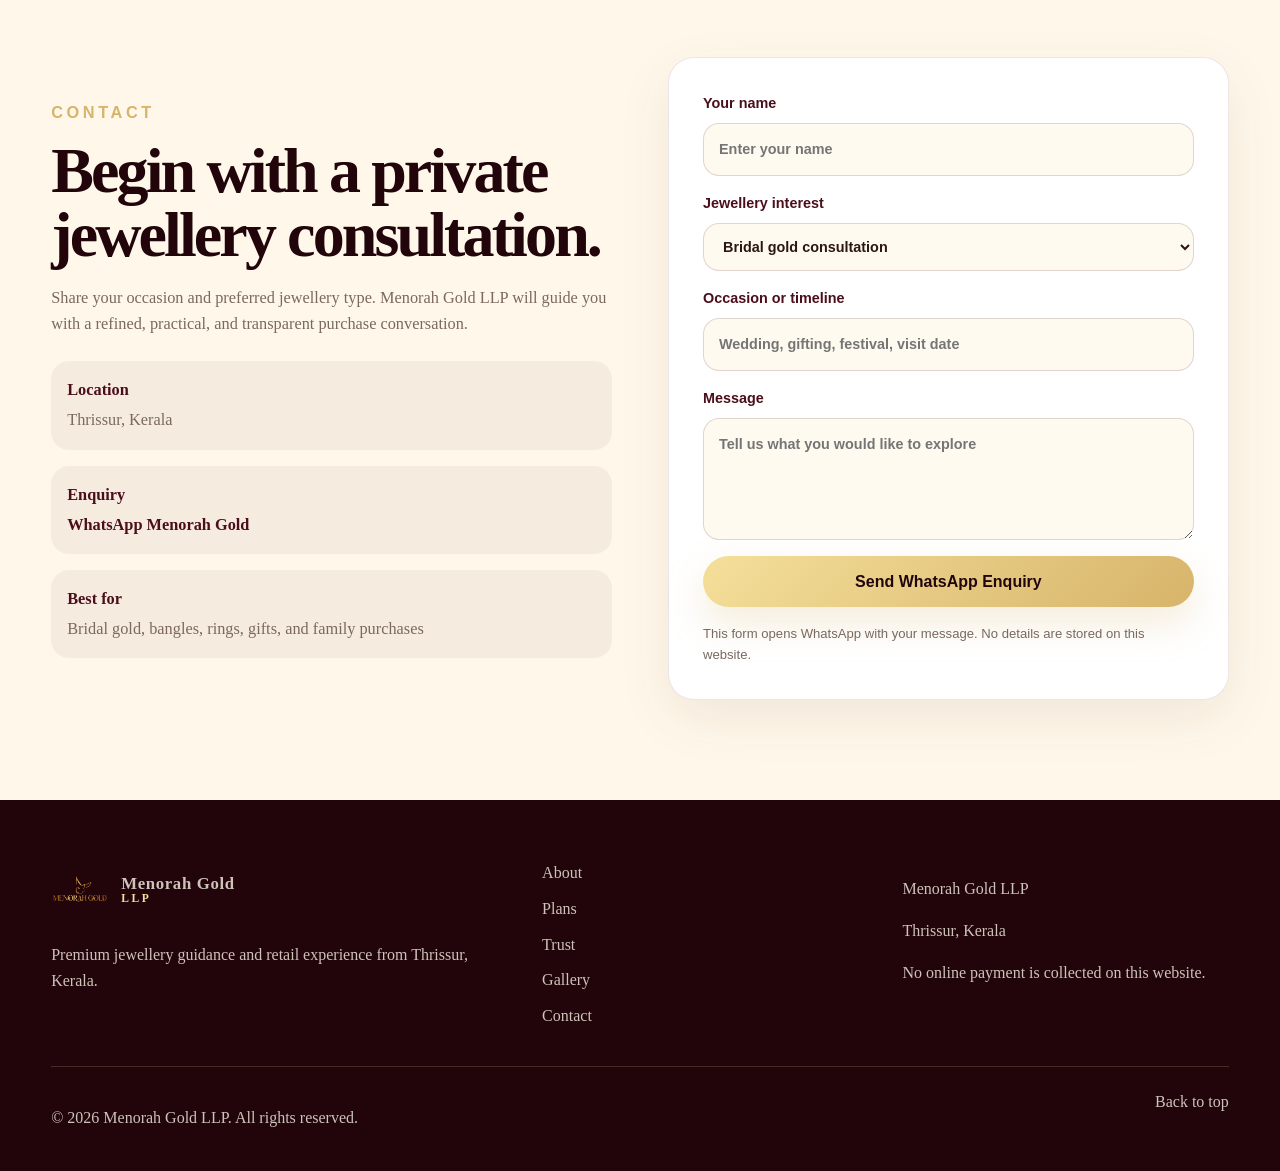
==== commit 8ea25b69: "Update index.html" ====
--- a/index.html
+++ b/index.html
@@ -248,7 +248,7 @@
       <div class="container trust-grid">
         <figure class="image-panel trust-image" data-reveal>
           <img
-            src="./assets/trust-gold-card.jpg"
+            <img src="./assets/gold-texture.png" alt="Trust and compliance">
             alt="Premium gold trust card representing Menorah Gold LLP assurance"
           >
           <figcaption>
@@ -302,11 +302,6 @@
           <figure class="gallery-item" data-reveal>
             <img src="./assets/diamond-ring.png" alt="Premium diamond ring close-up">
             <figcaption>Diamond Rings</figcaption>
-          </figure>
-
-          <figure class="gallery-item" data-reveal>
-            <img src="./assets/store-interior.jpg" alt="Menorah Gold premium store interior">
-            <figcaption>Store Experience</figcaption>
           </figure>
 
           <figure class="gallery-item wide" data-reveal>
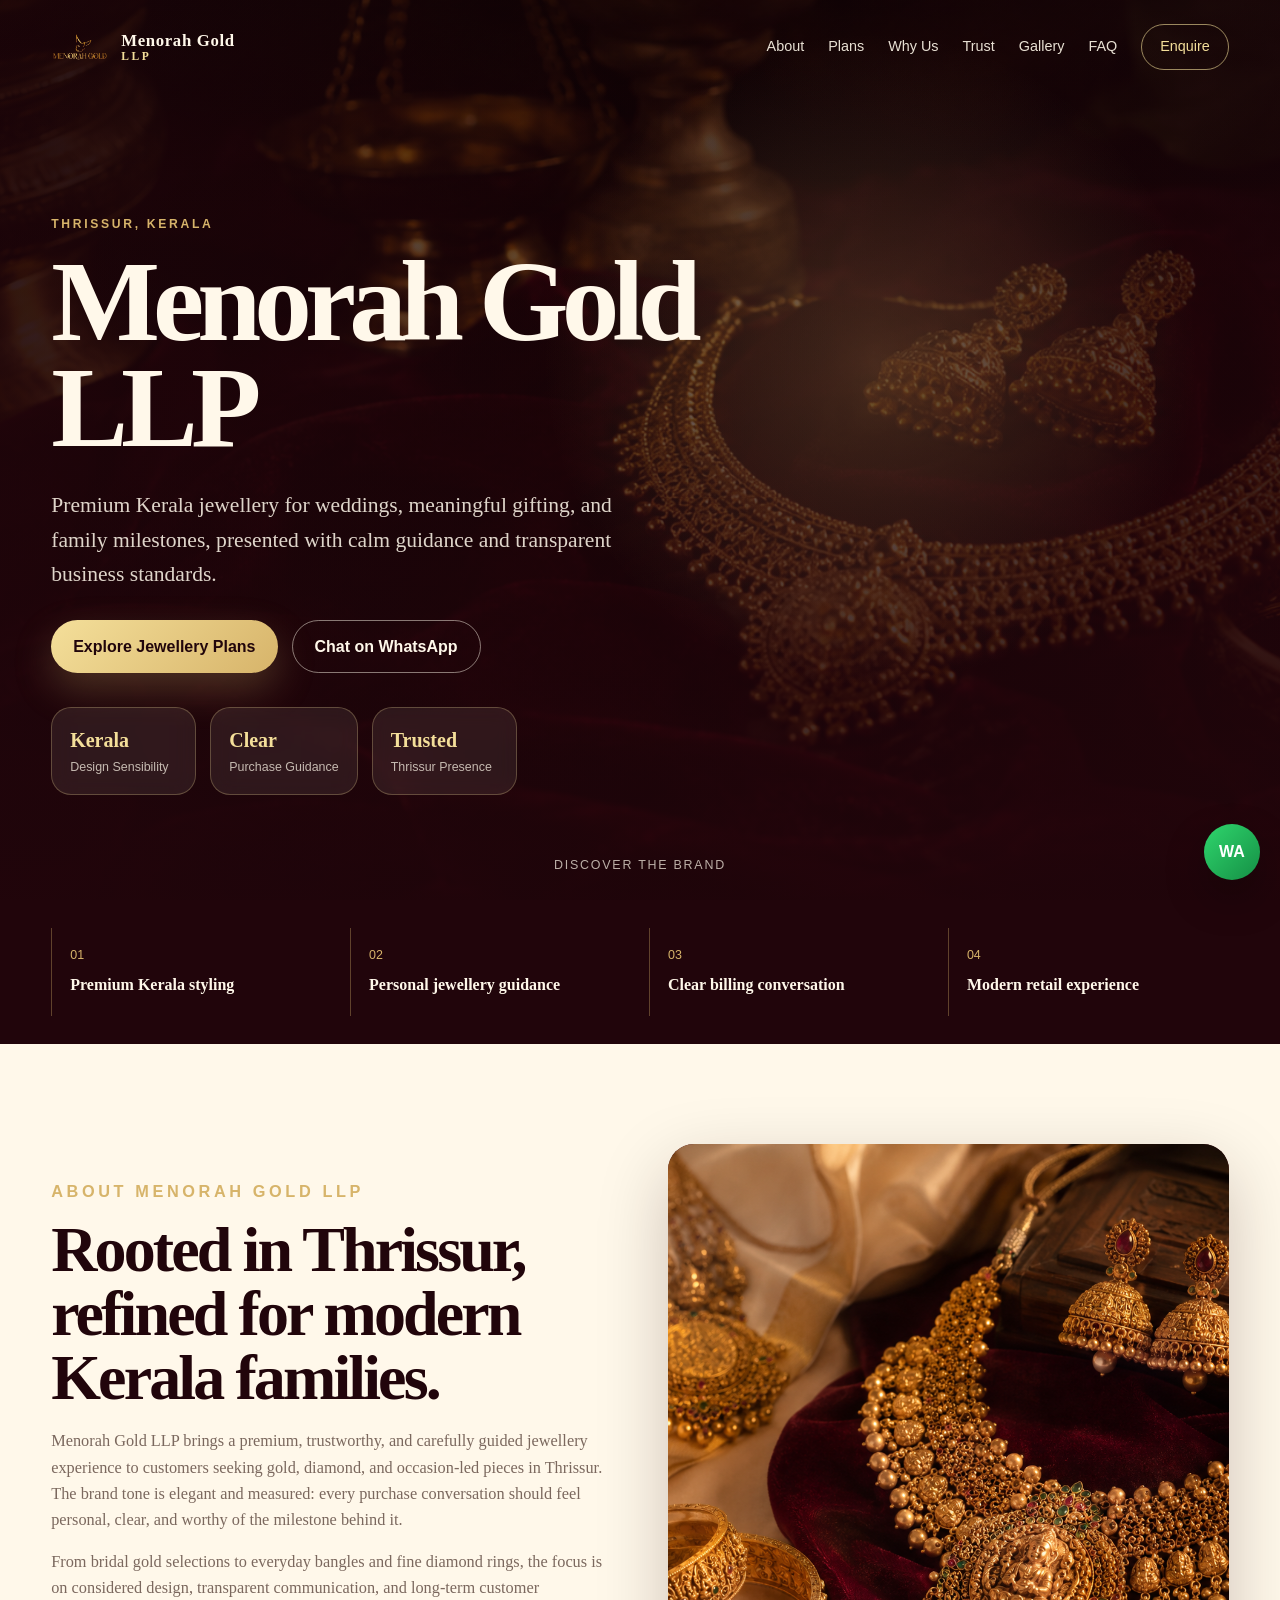
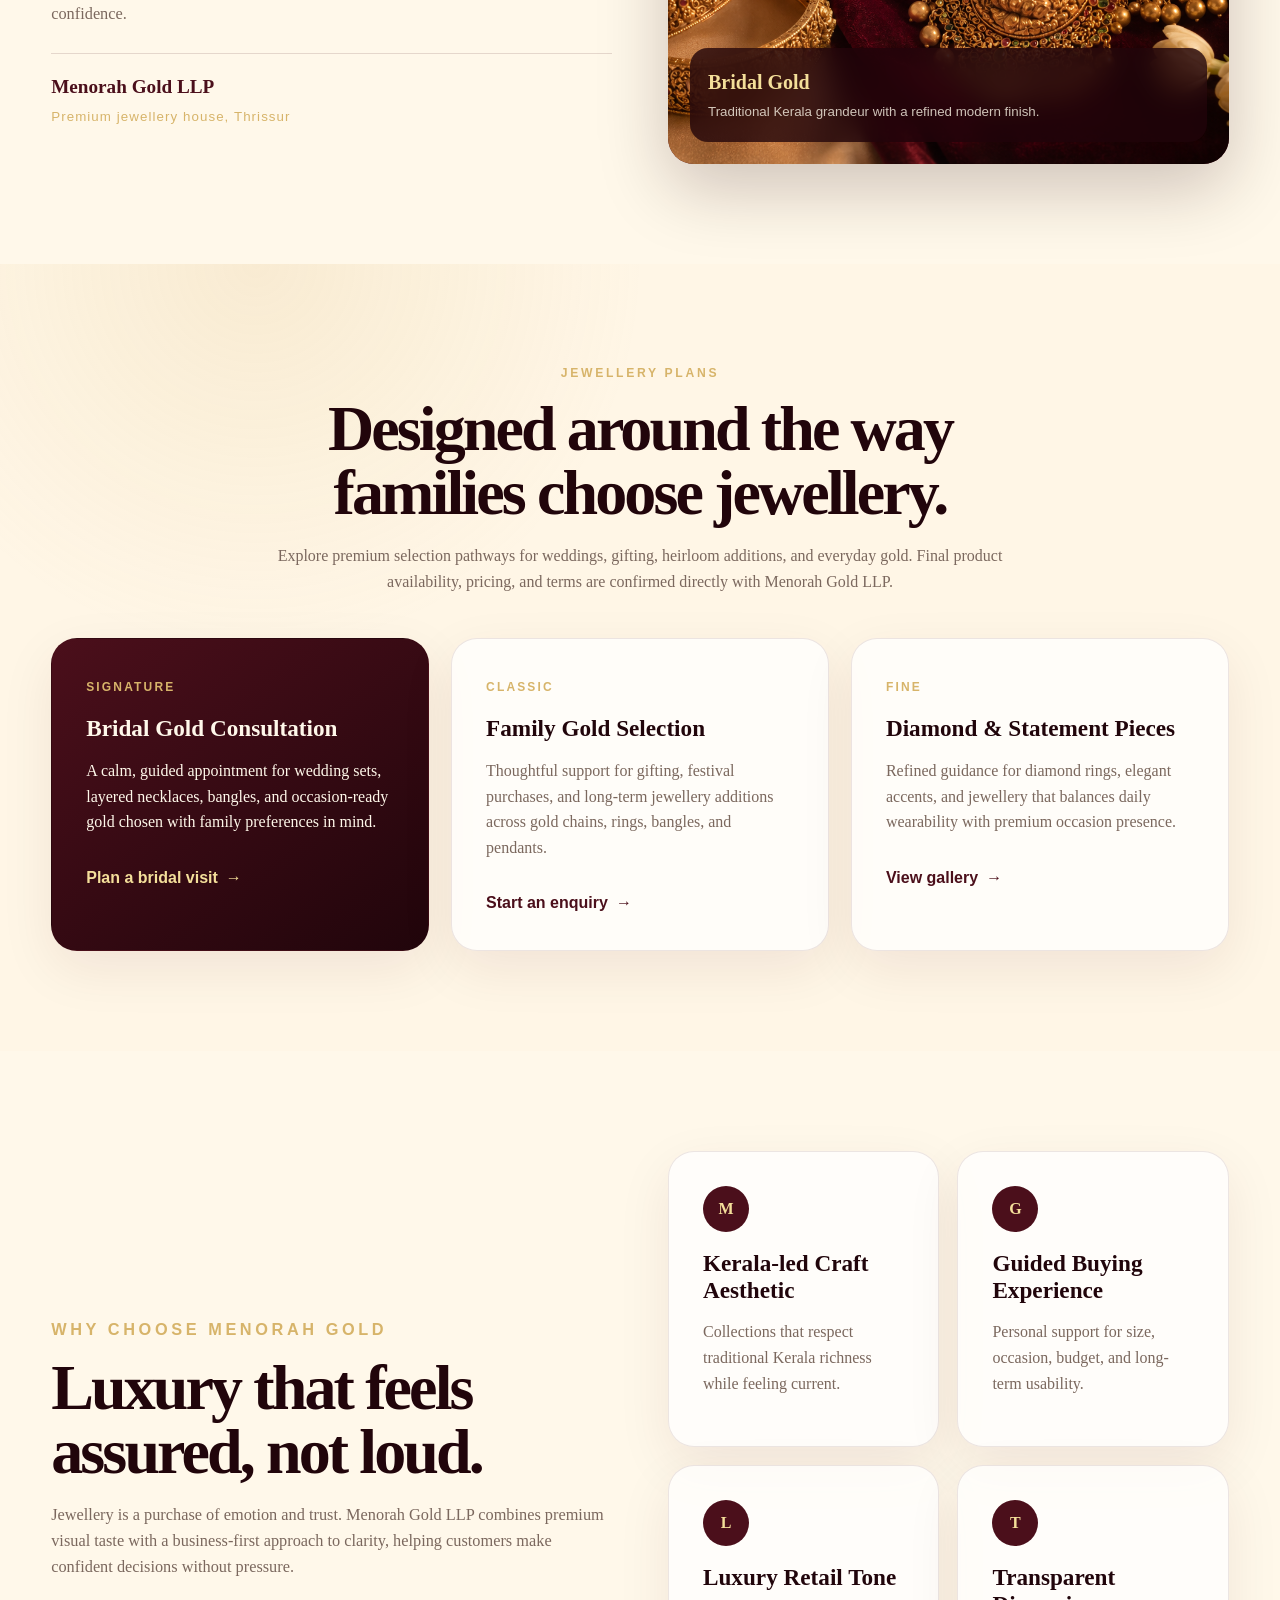
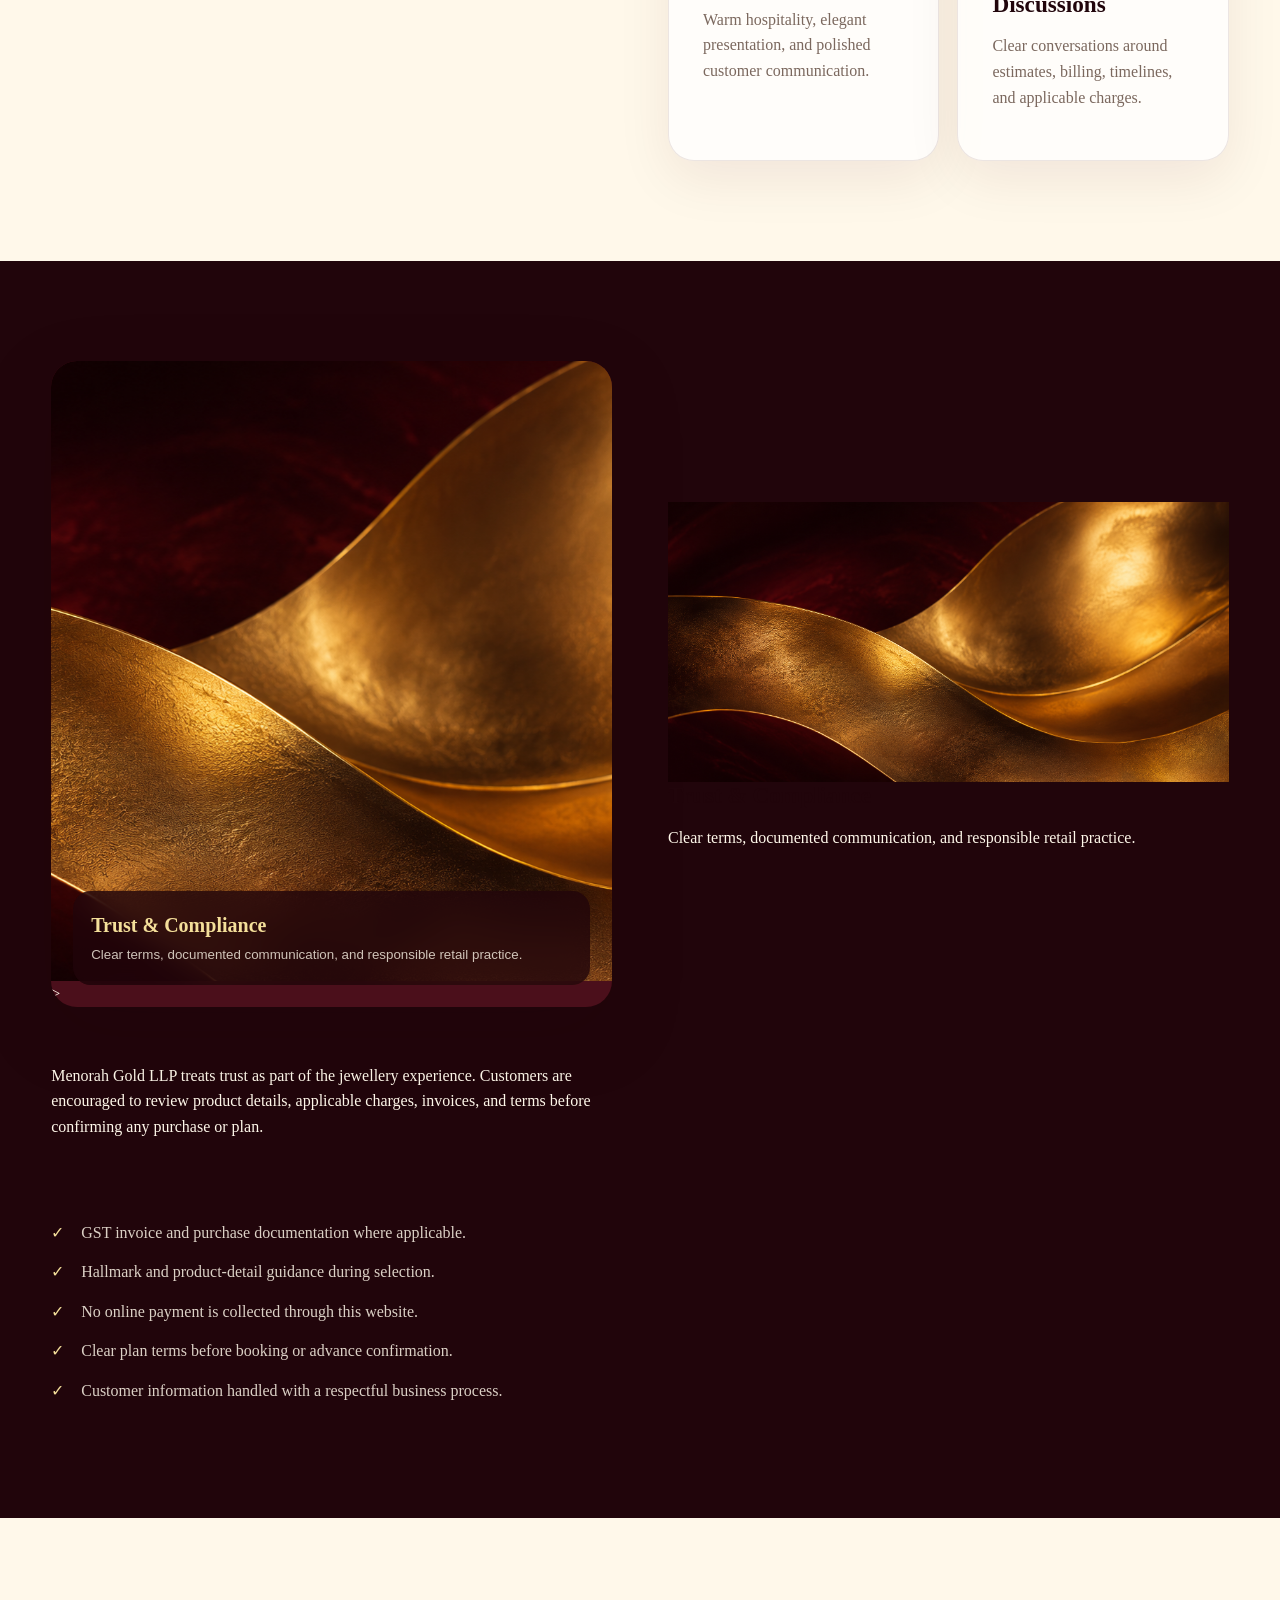
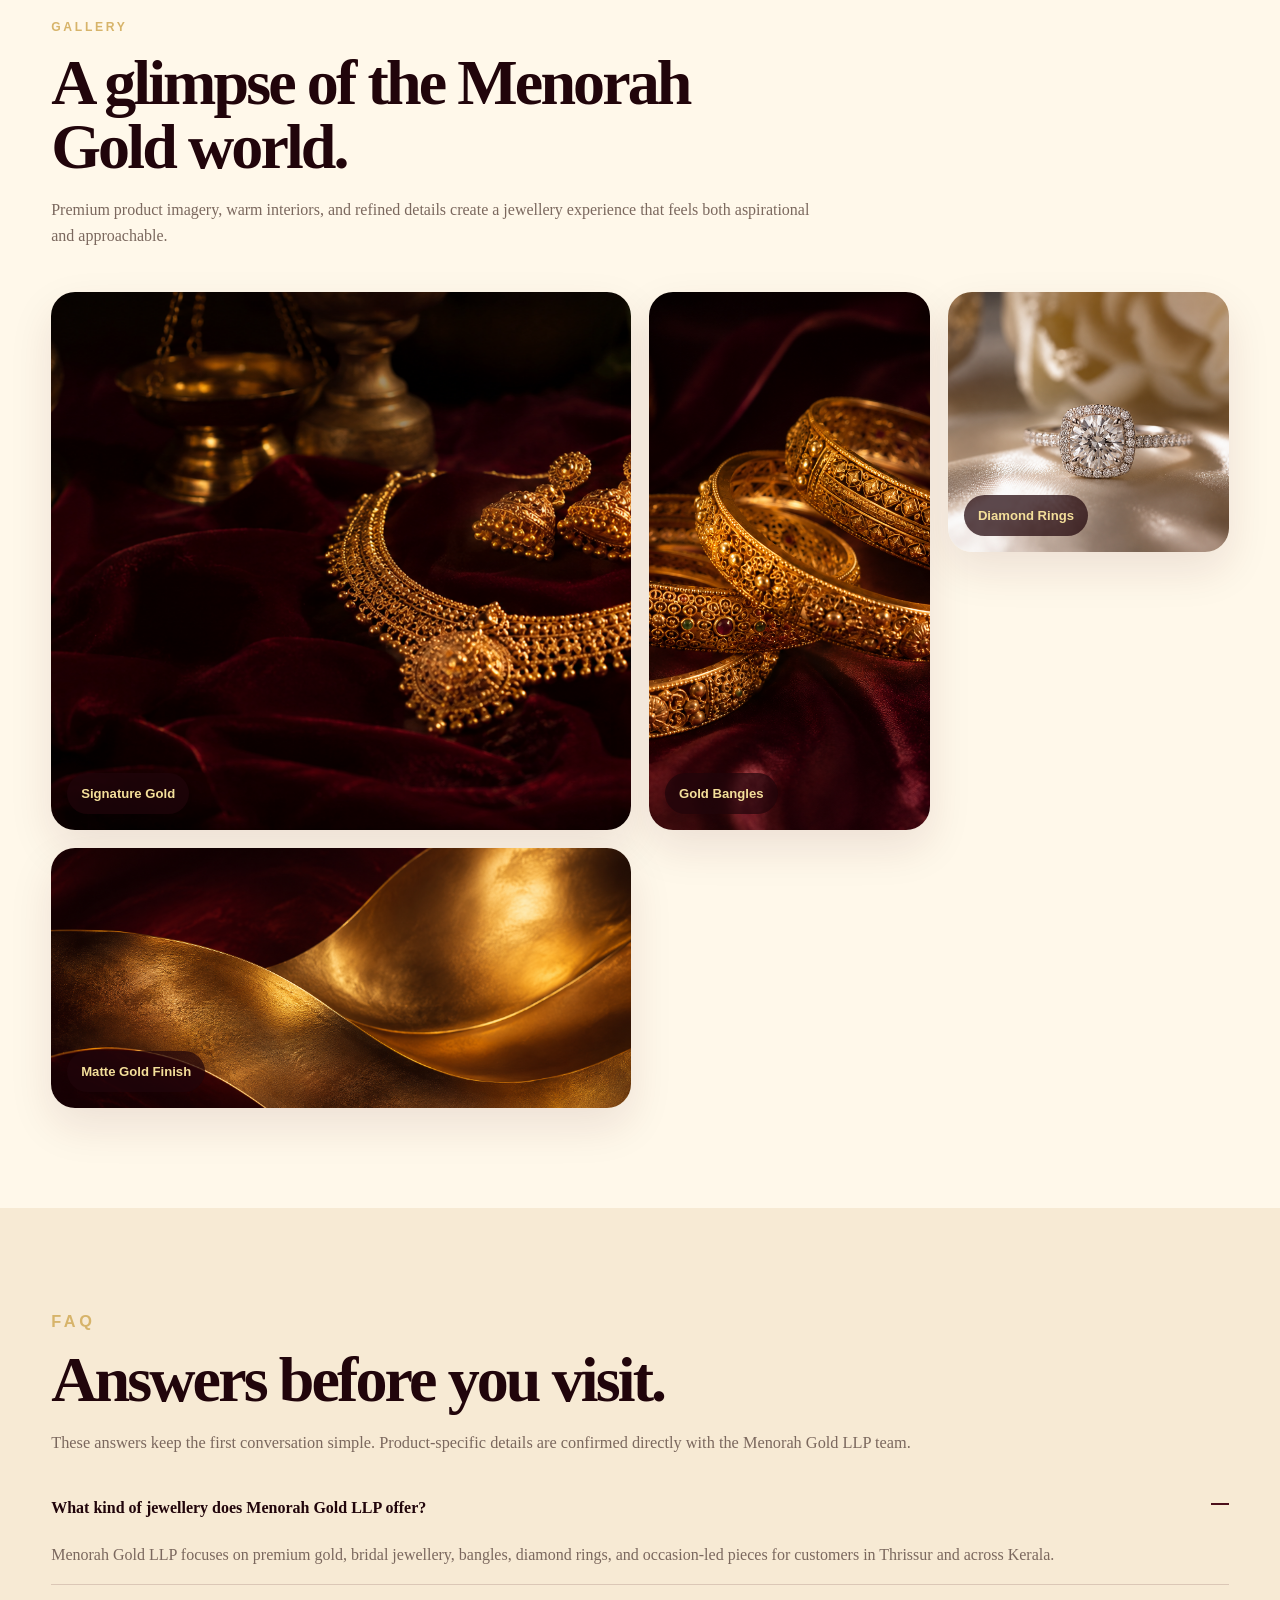
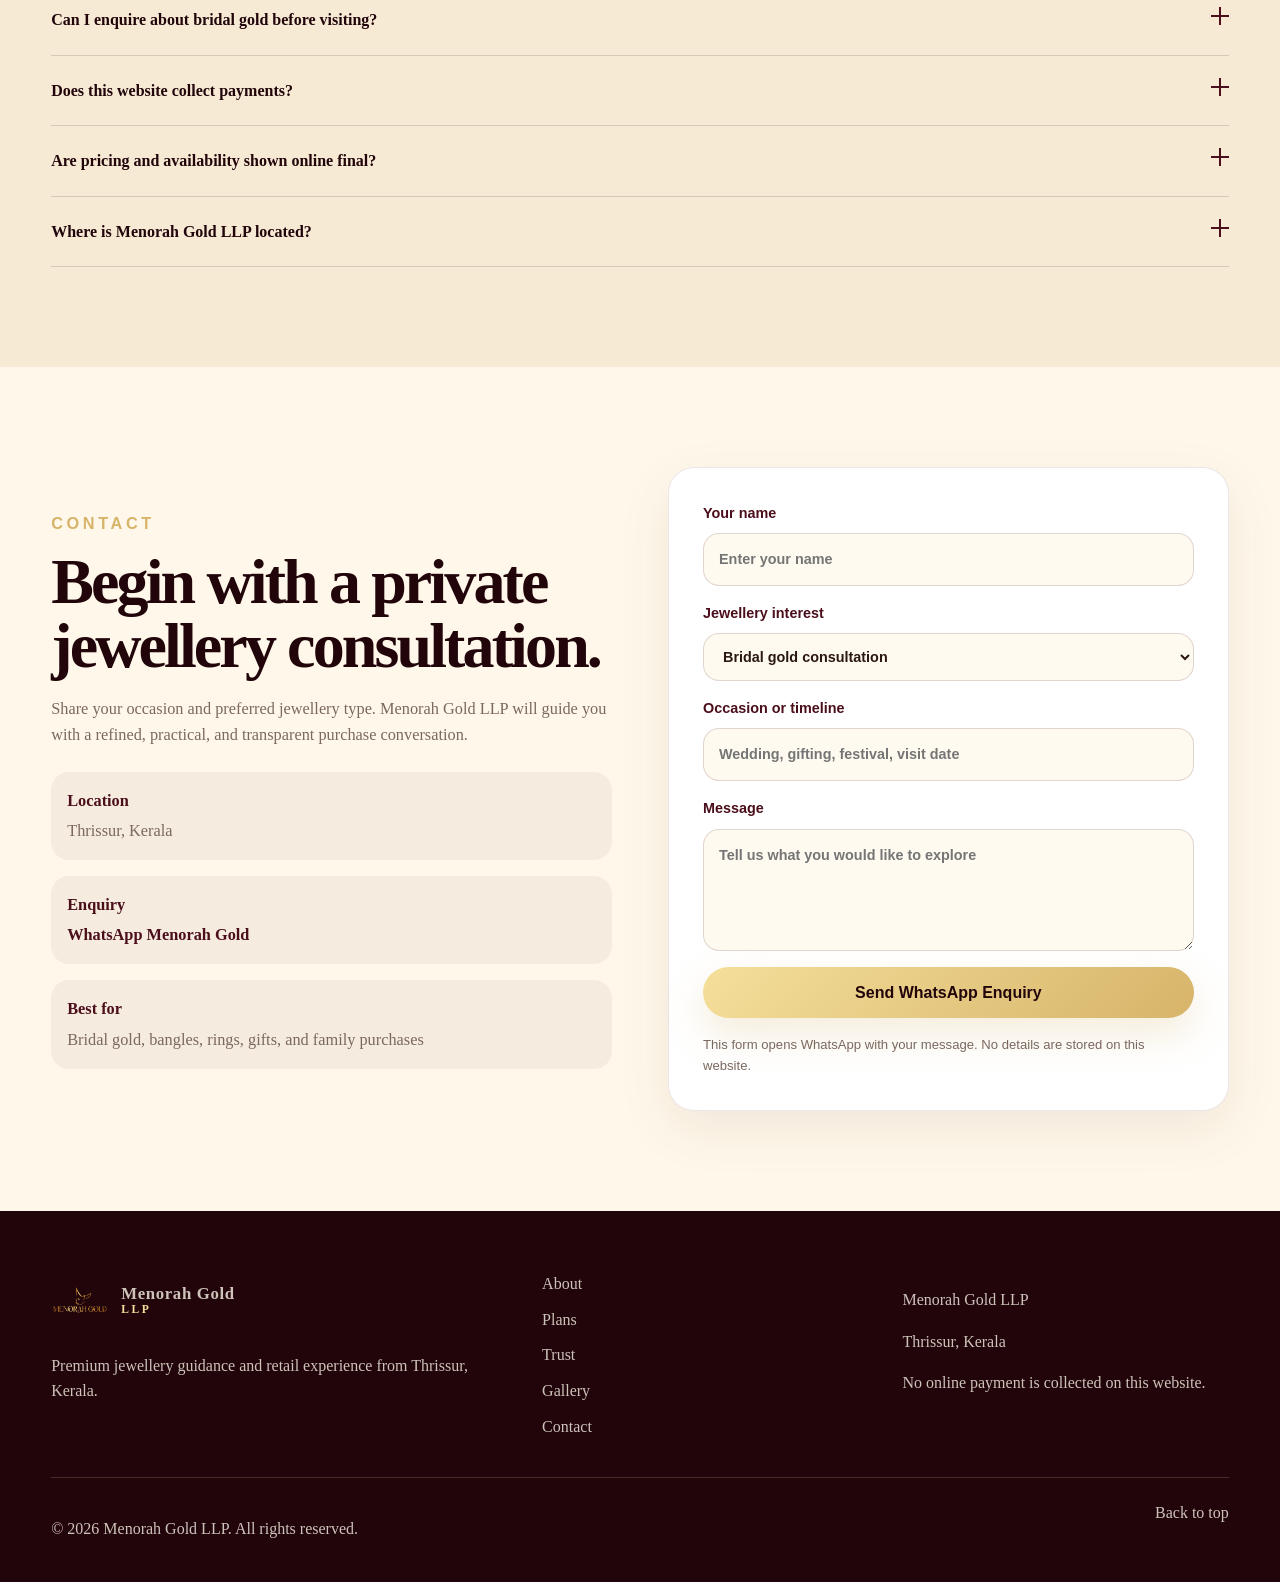
==== commit d4817f24: "Update index.html" ====
--- a/index.html
+++ b/index.html
@@ -249,7 +249,6 @@
         <figure class="image-panel trust-image" data-reveal>
           <img
             <img src="./assets/gold-texture.png" alt="Trust and compliance">
-            alt="Premium gold trust card representing Menorah Gold LLP assurance"
           >
           <figcaption>
             <span>Trust & Compliance</span>
@@ -257,10 +256,13 @@
           </figcaption>
         </figure>
 
-        <div class="section-copy trust-copy" data-reveal>
-          <p class="eyebrow">Trust & Compliance</p>
-          <h2>Every purchase should come with clarity.</h2>
-          <p>
+        <div class="trust-card" data-reveal>
+  <img src="./assets/gold-texture.png" alt="Trust and compliance">
+  <div>
+    <h3>Trust & Compliance</h3>
+    <p>Clear terms, documented communication, and responsible retail practice.</p>
+  </div>
+</div>
             Menorah Gold LLP treats trust as part of the jewellery experience. Customers are
             encouraged to review product details, applicable charges, invoices, and terms before
             confirming any purchase or plan.
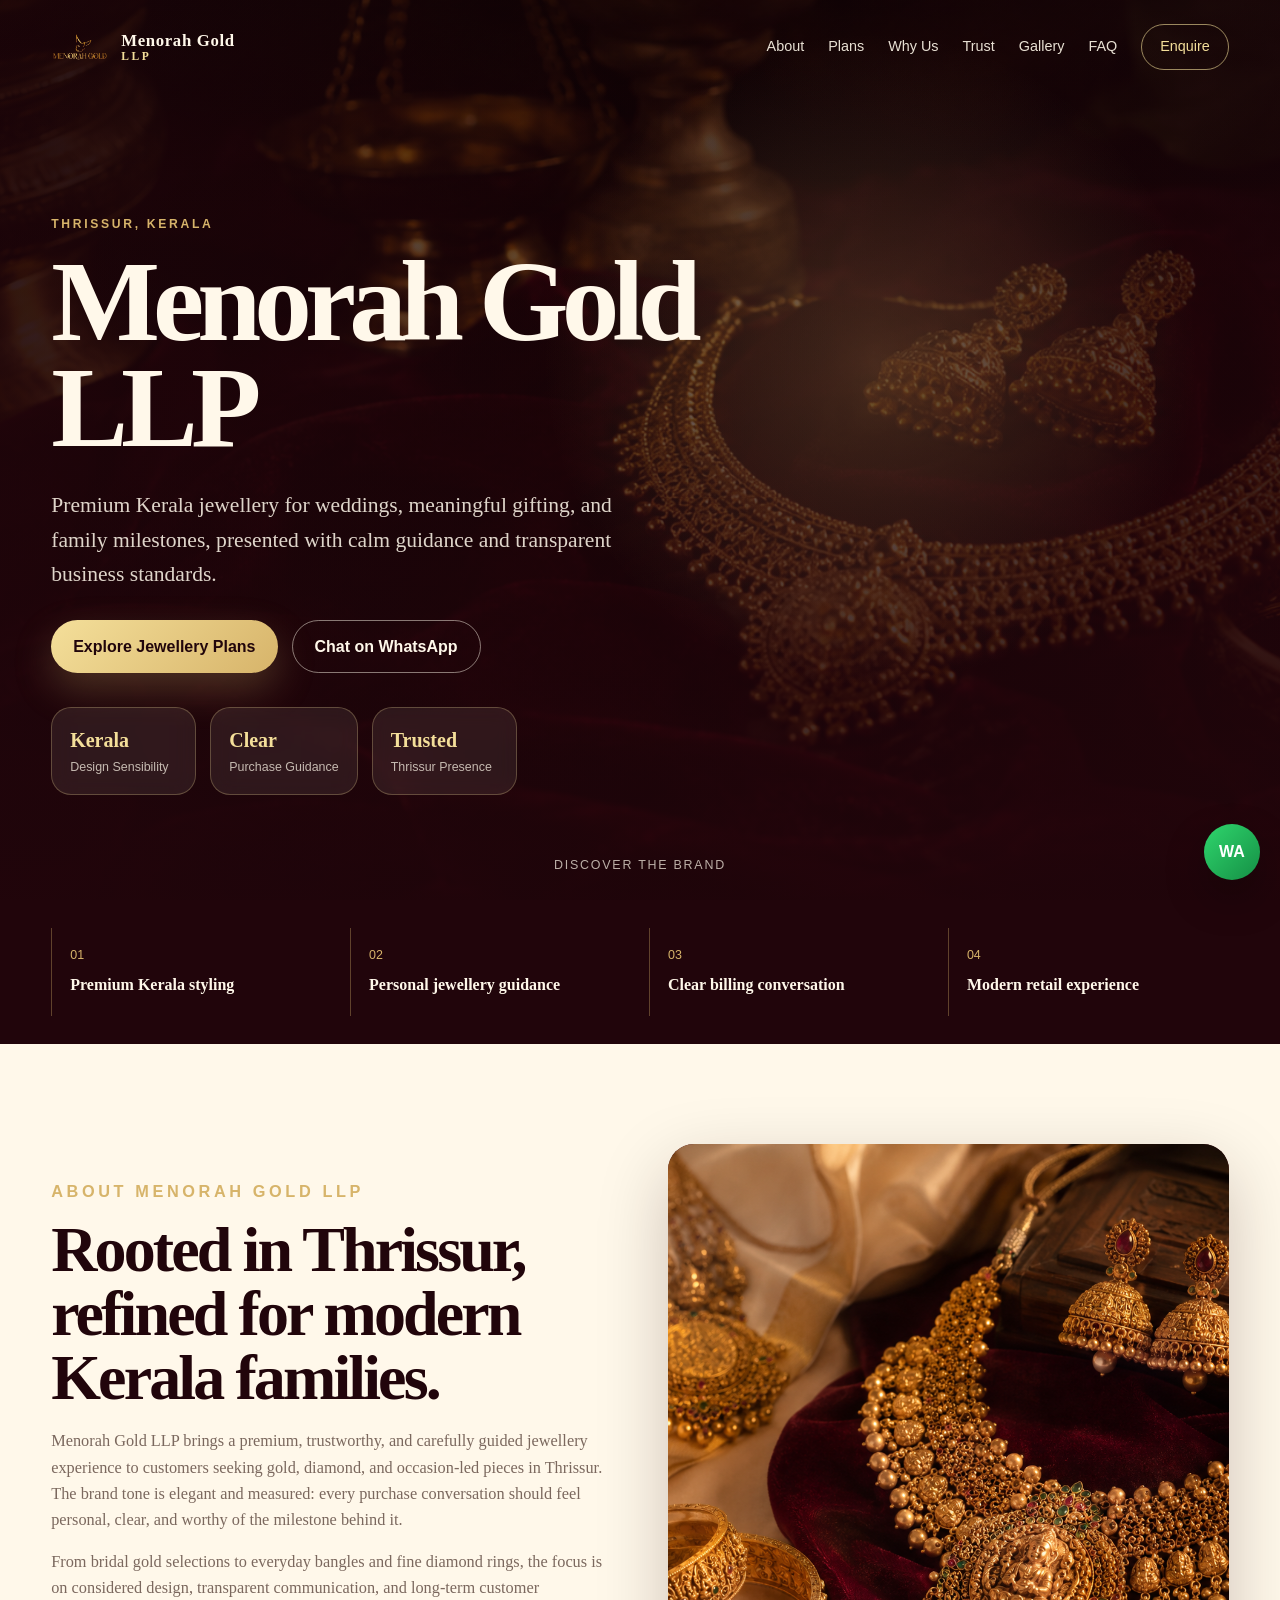
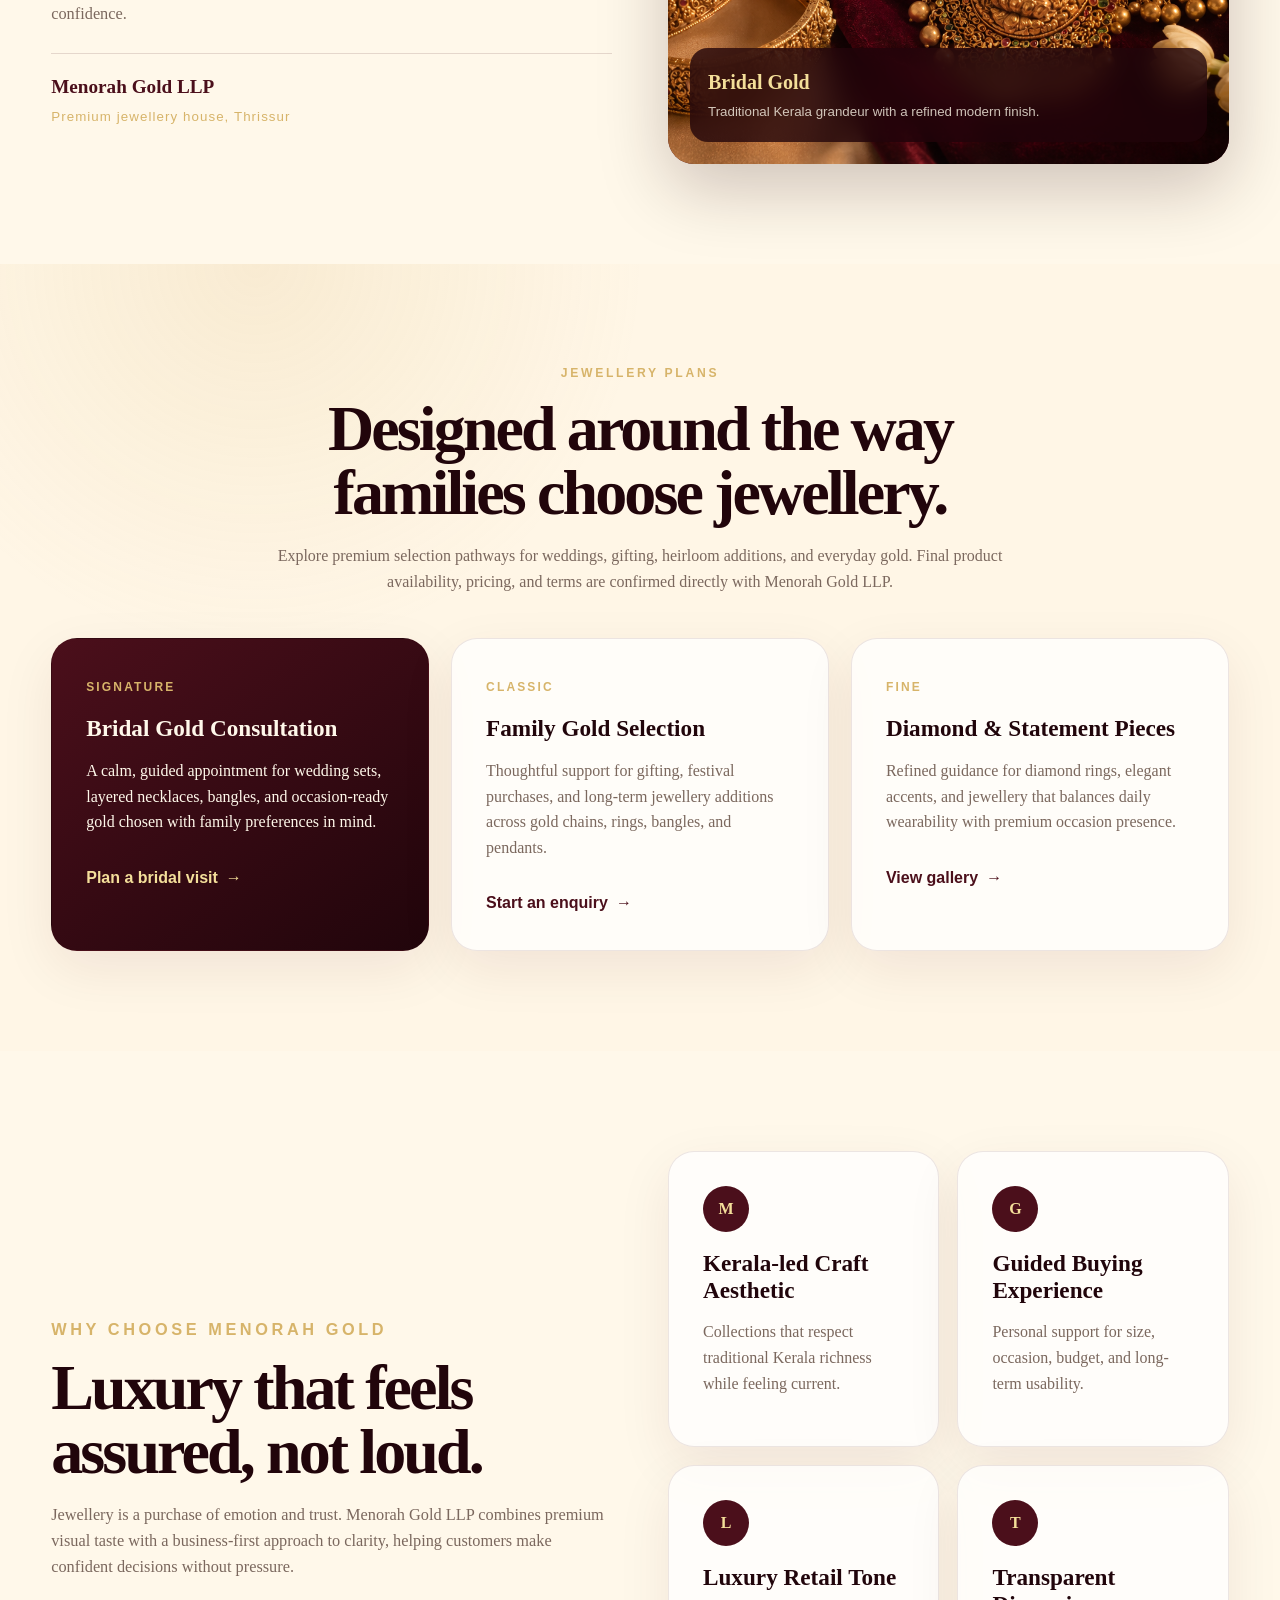
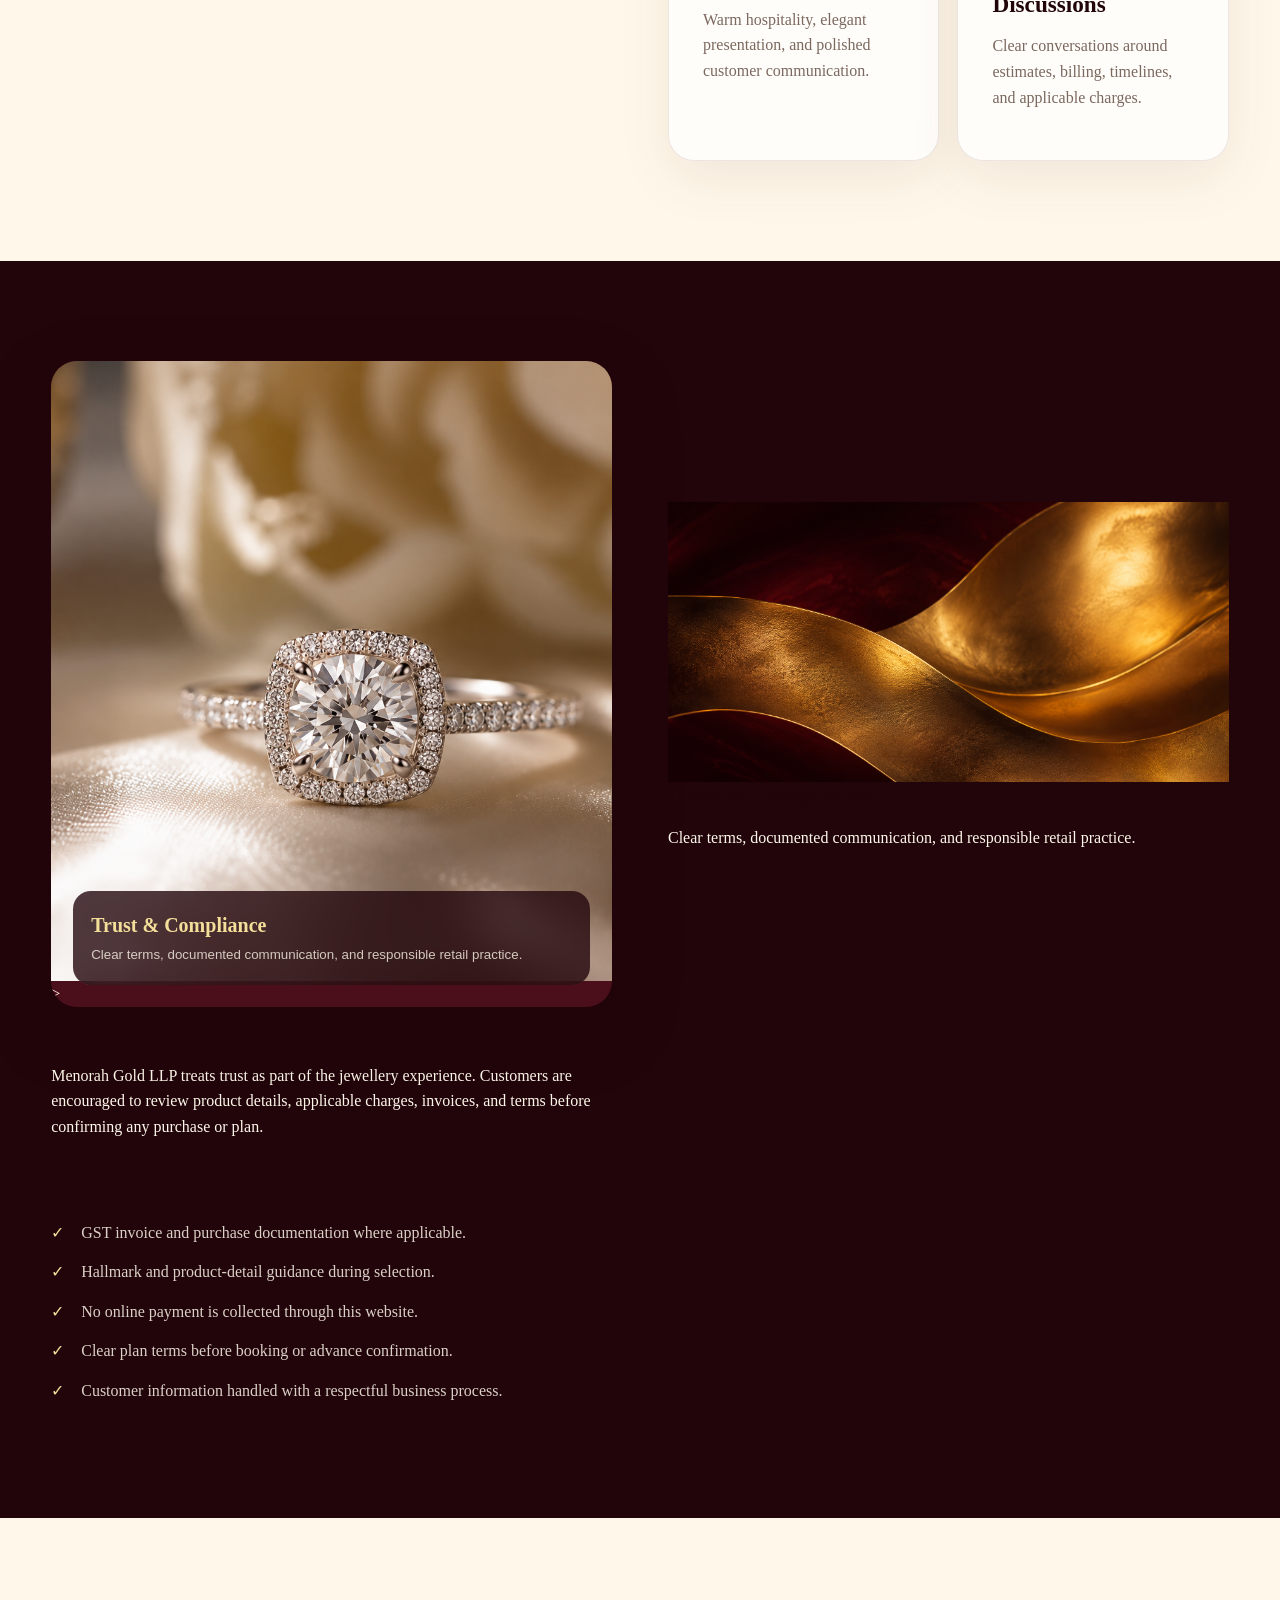
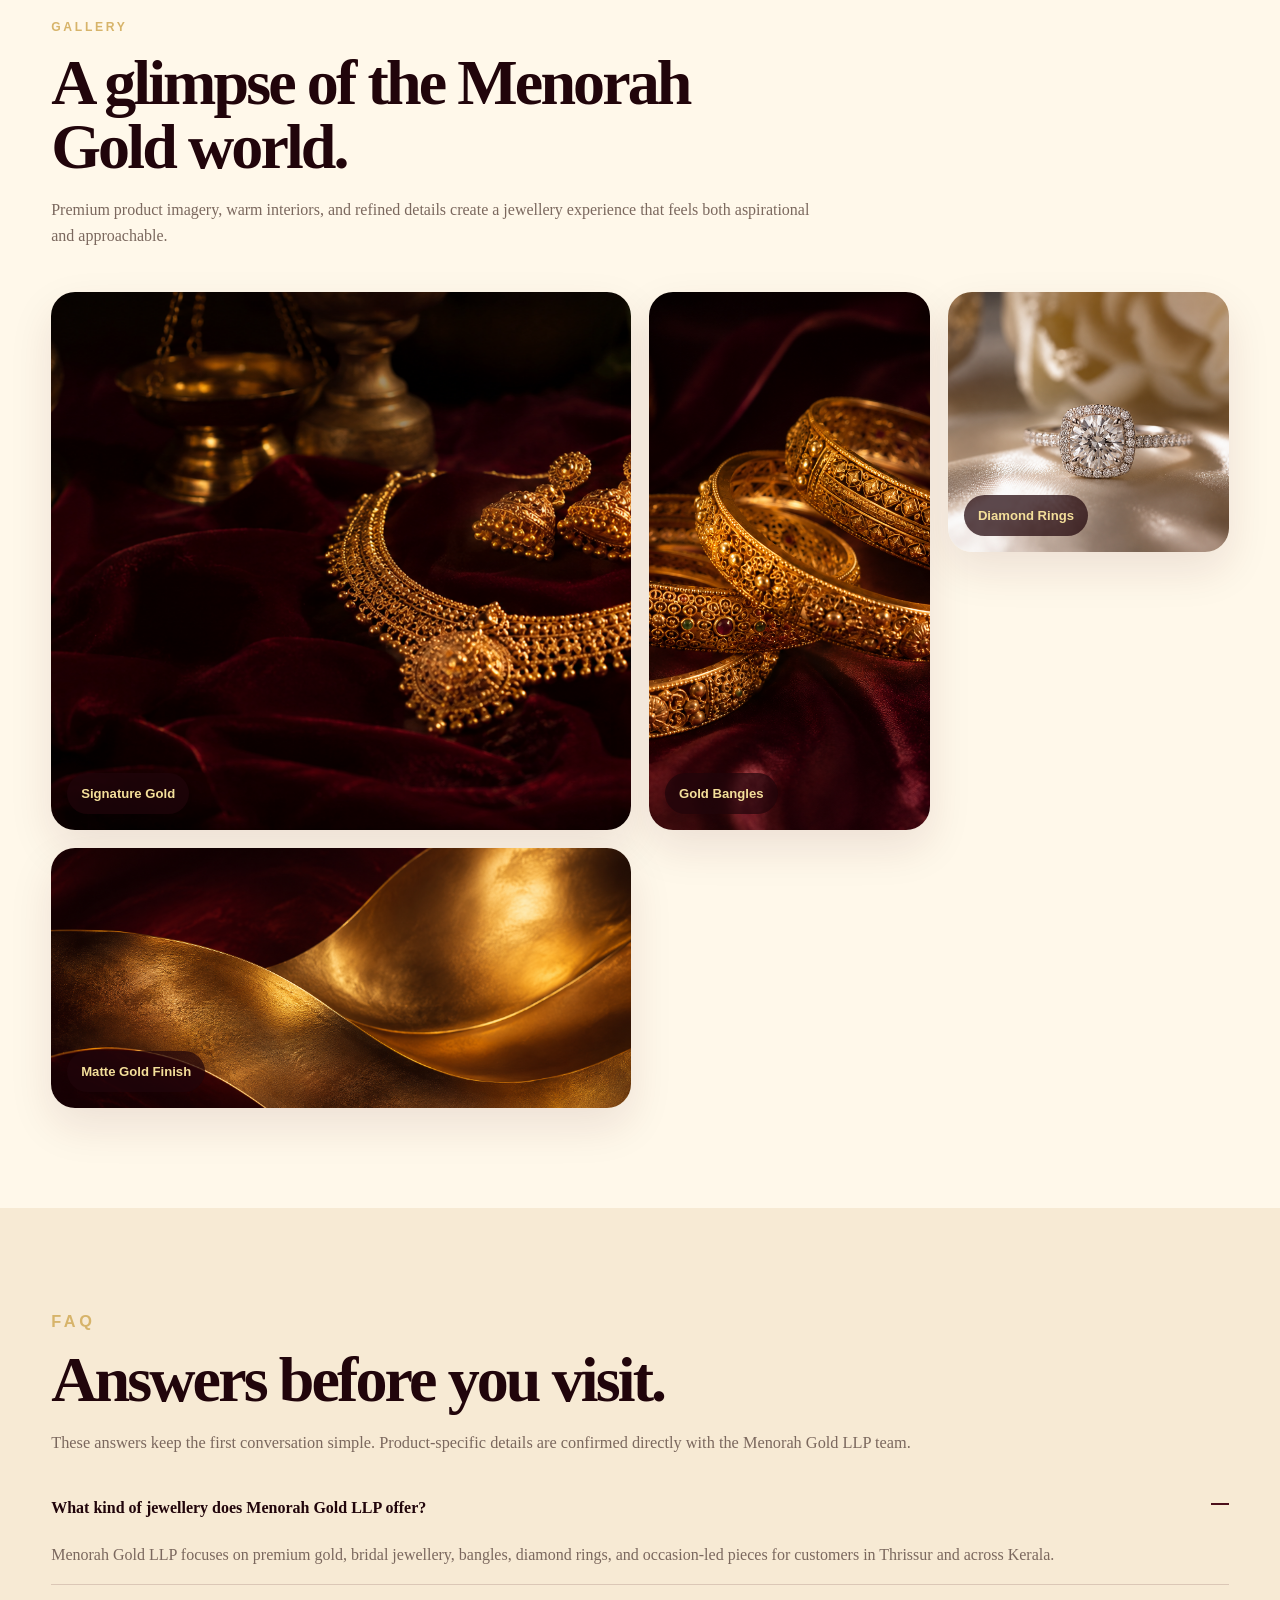
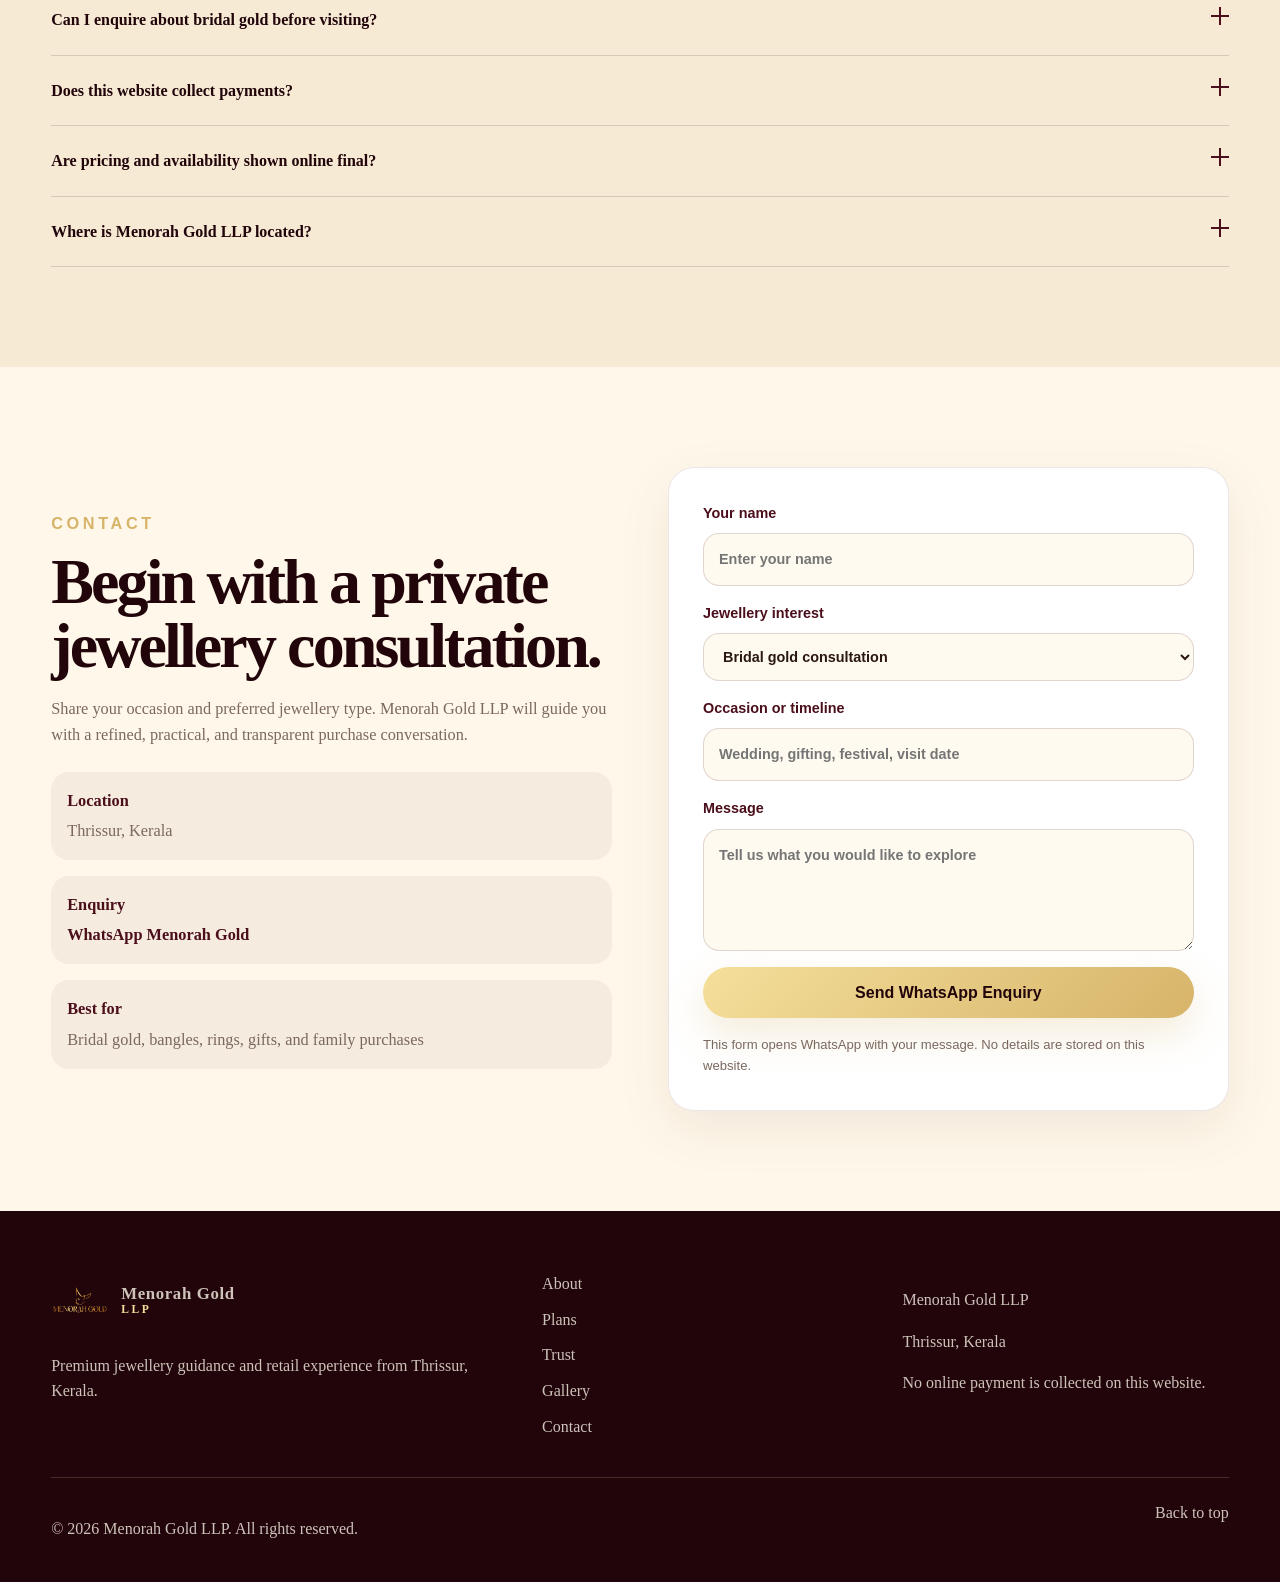
==== commit 73362402: "Update index.html" ====
--- a/index.html
+++ b/index.html
@@ -248,7 +248,7 @@
       <div class="container trust-grid">
         <figure class="image-panel trust-image" data-reveal>
           <img
-            <img src="./assets/gold-texture.png" alt="Trust and compliance">
+            <img src="./assets/diamond-ring.png" alt="Trust and compliance">
           >
           <figcaption>
             <span>Trust & Compliance</span>
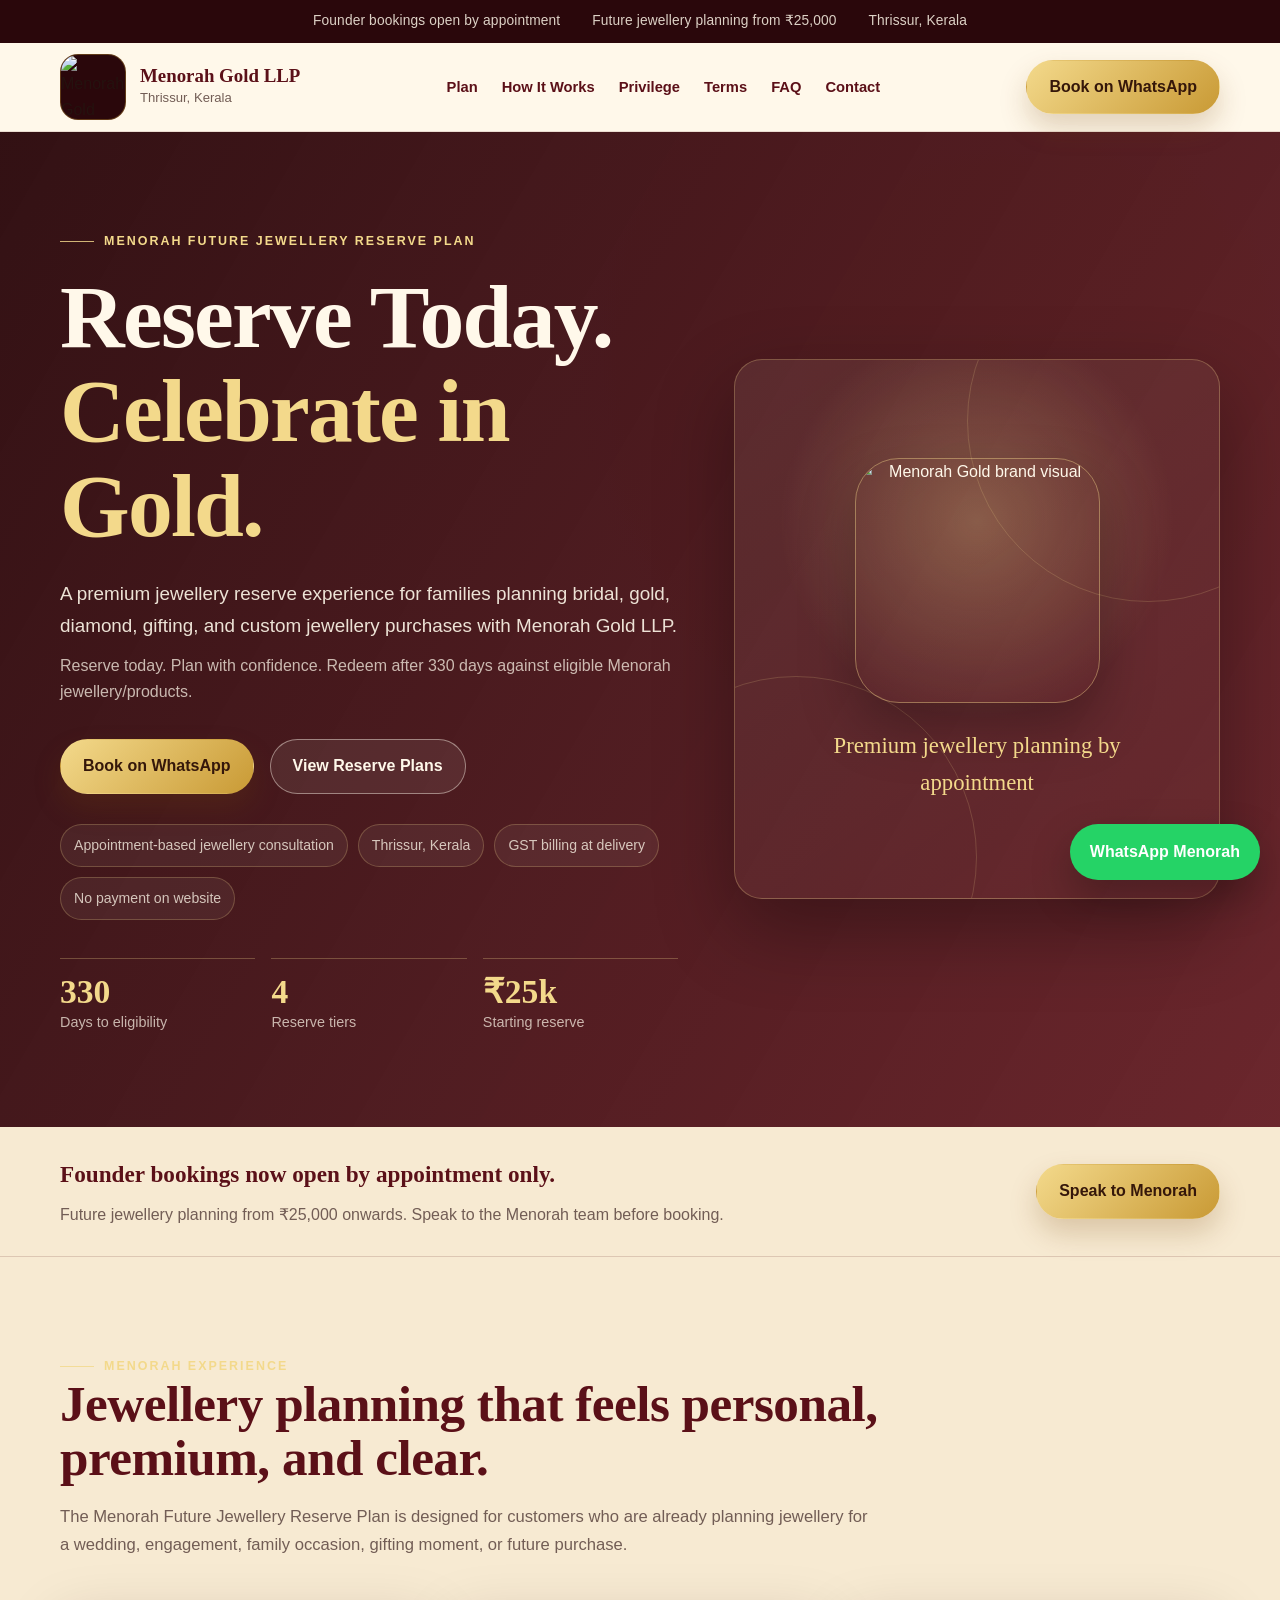
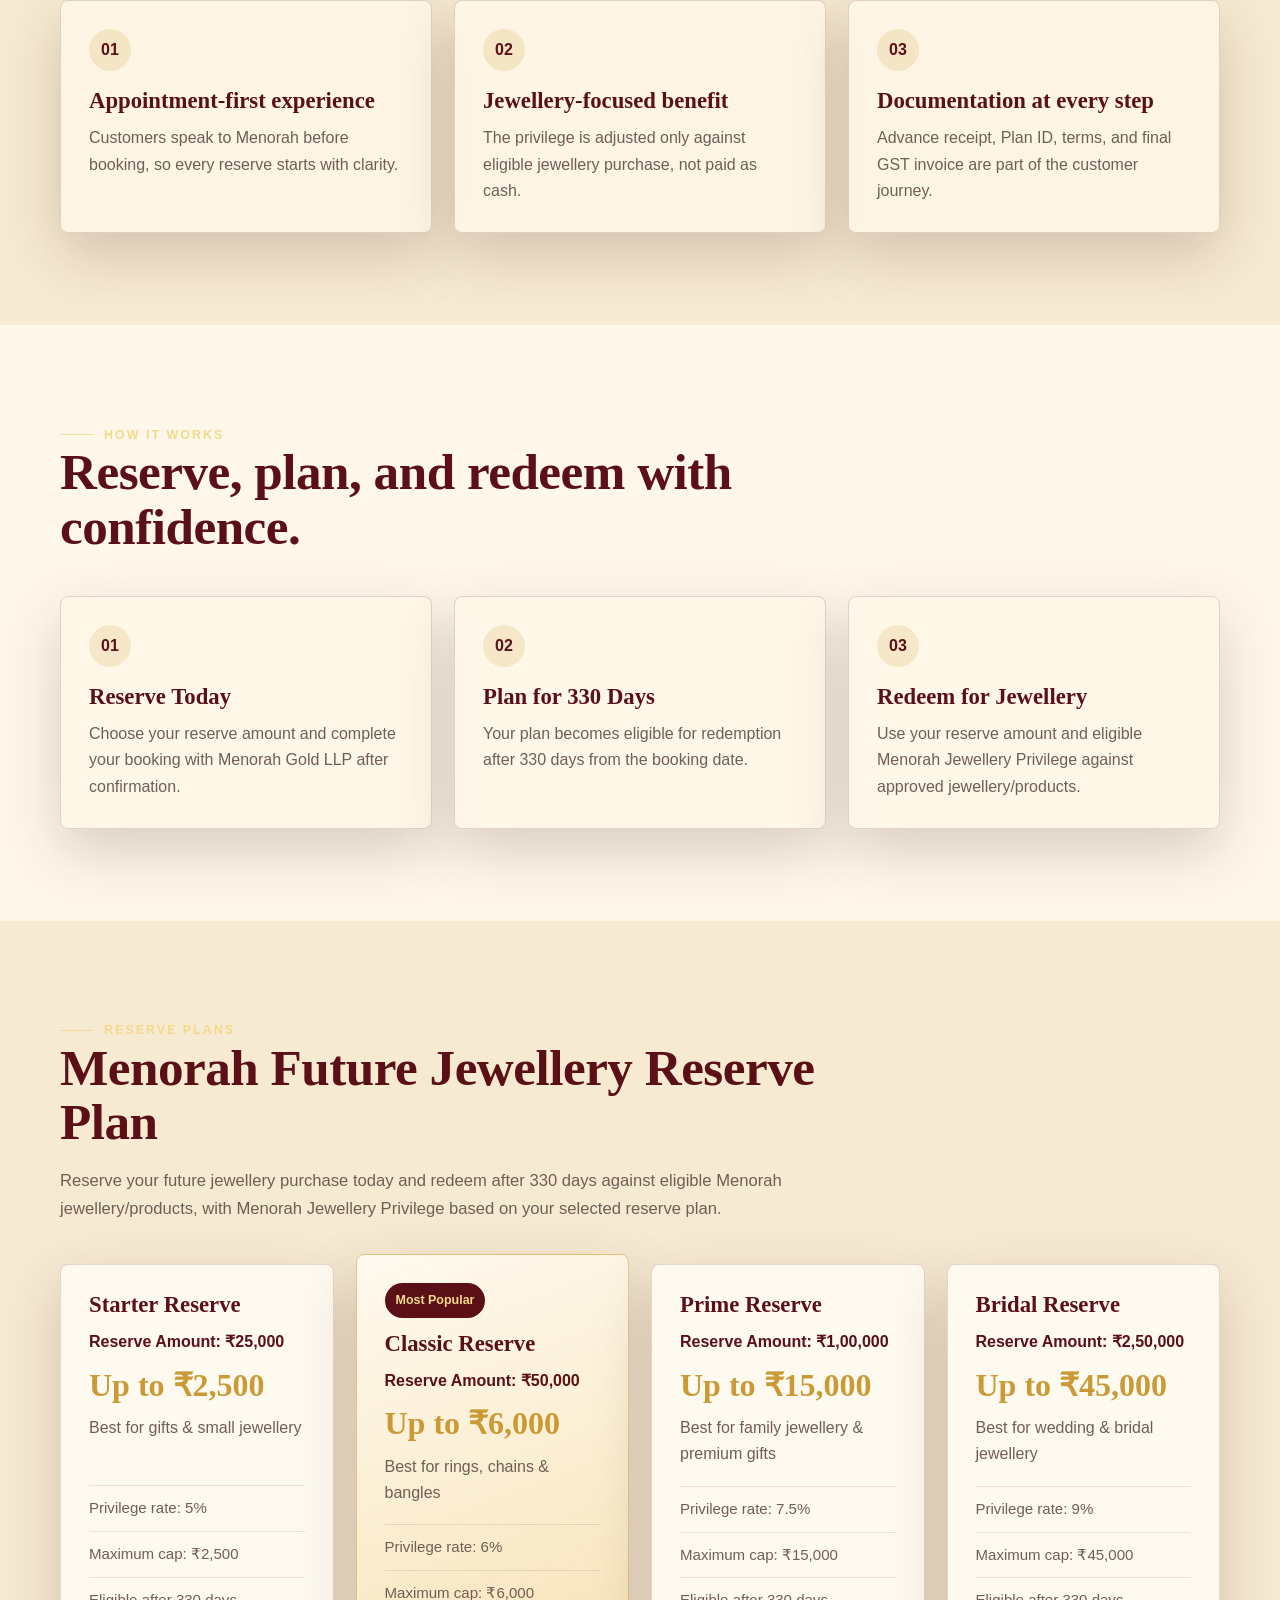
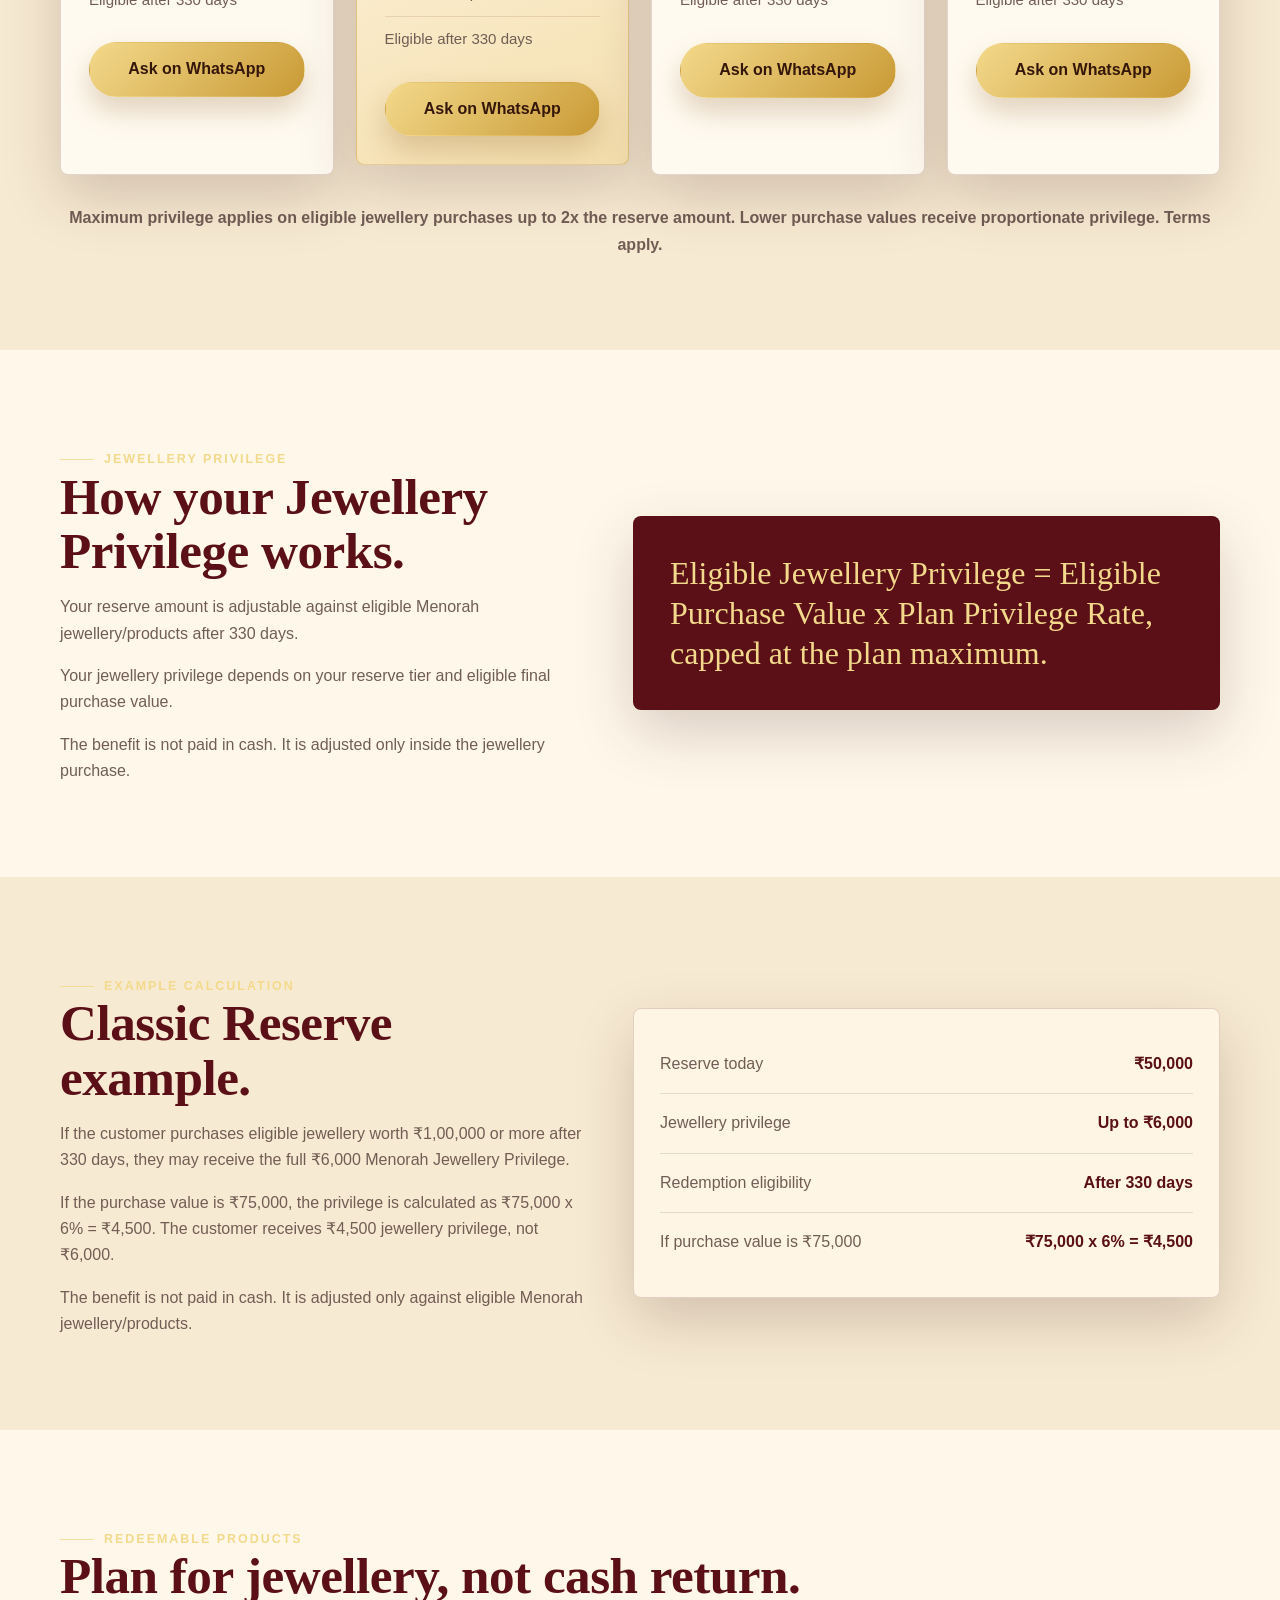
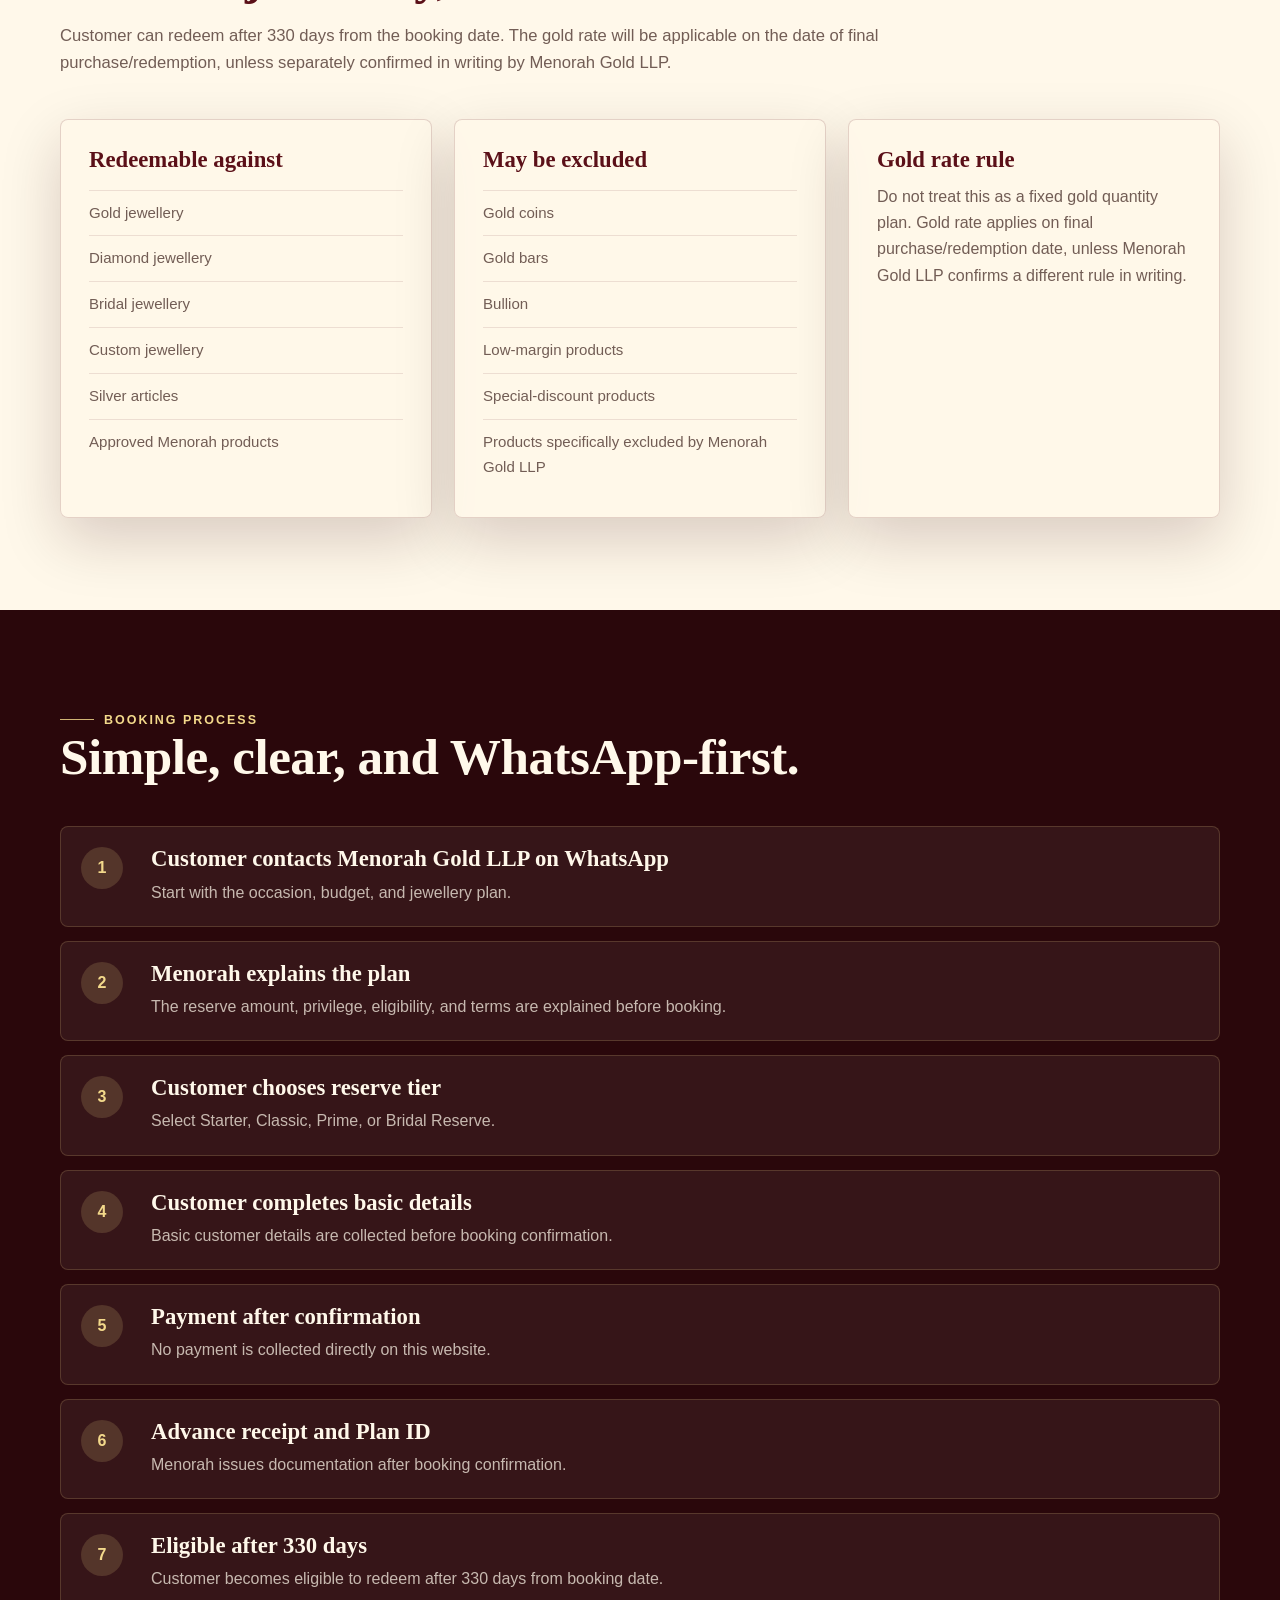
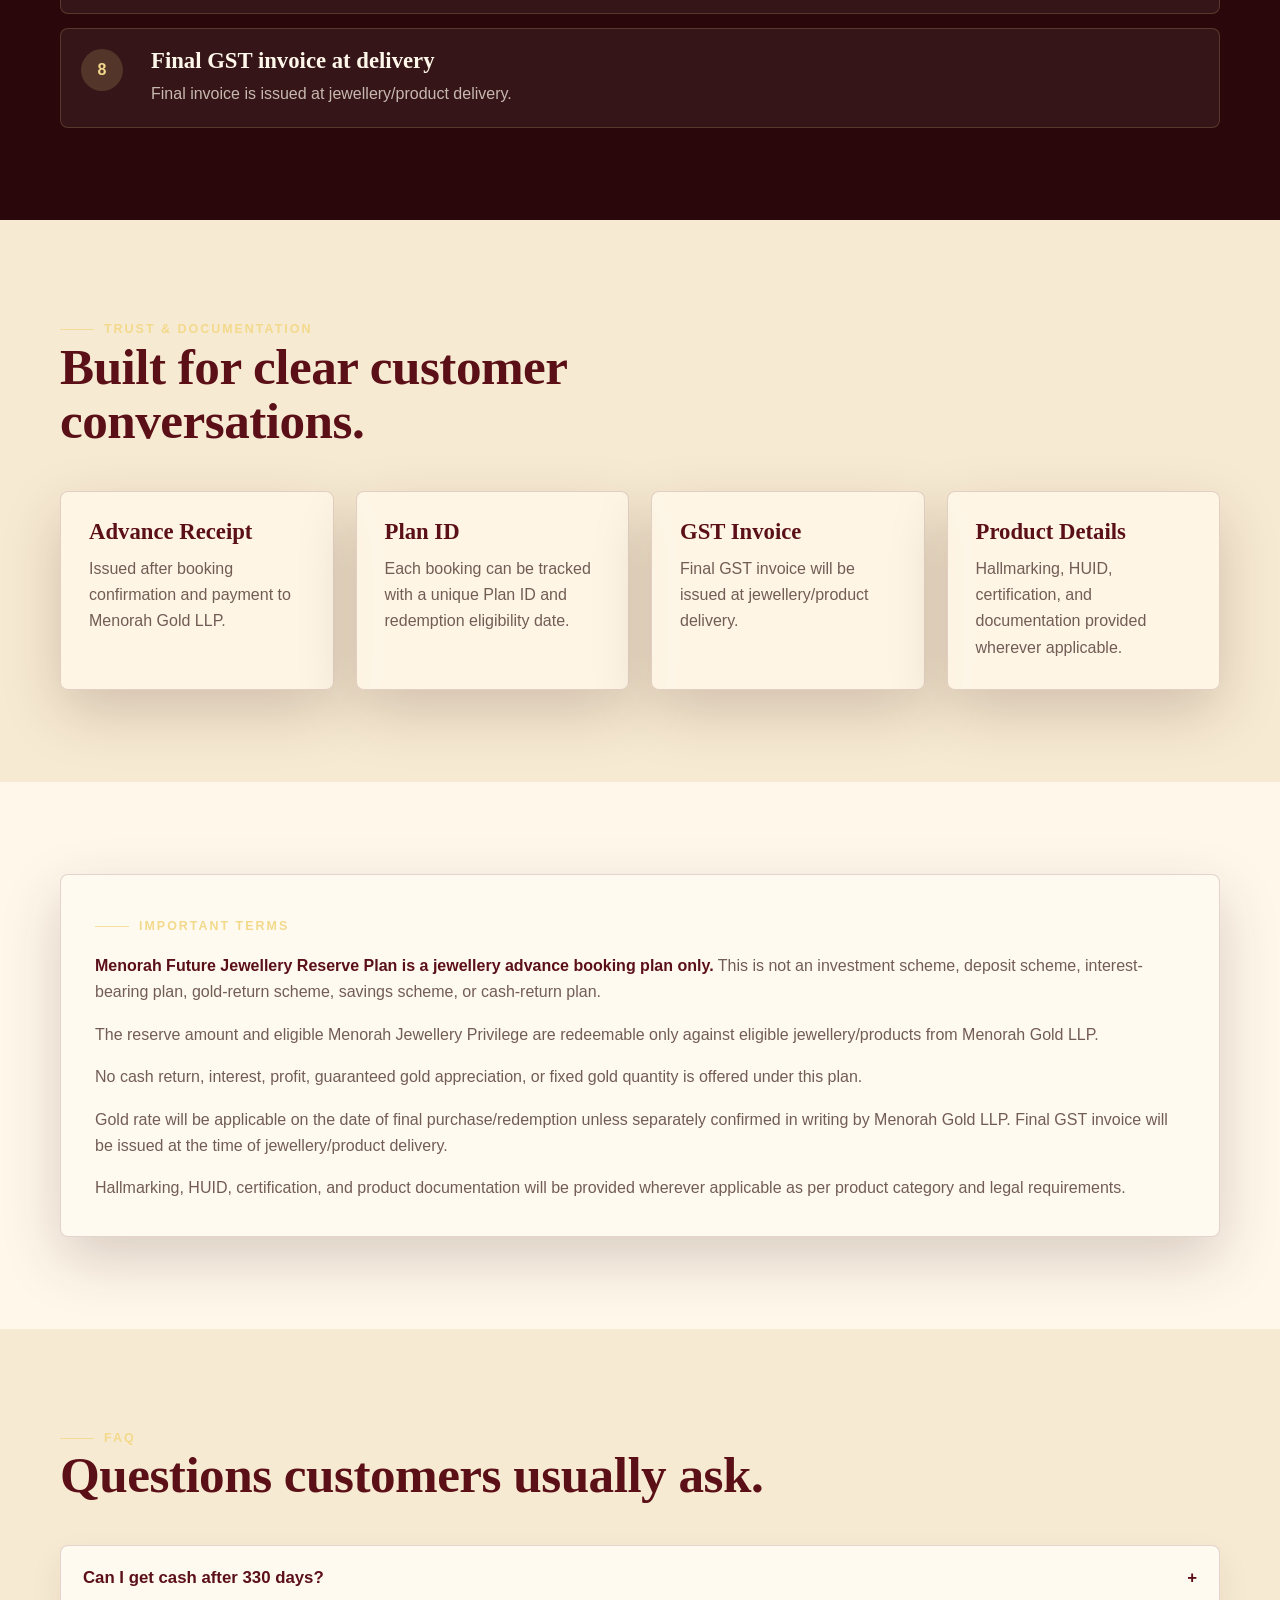
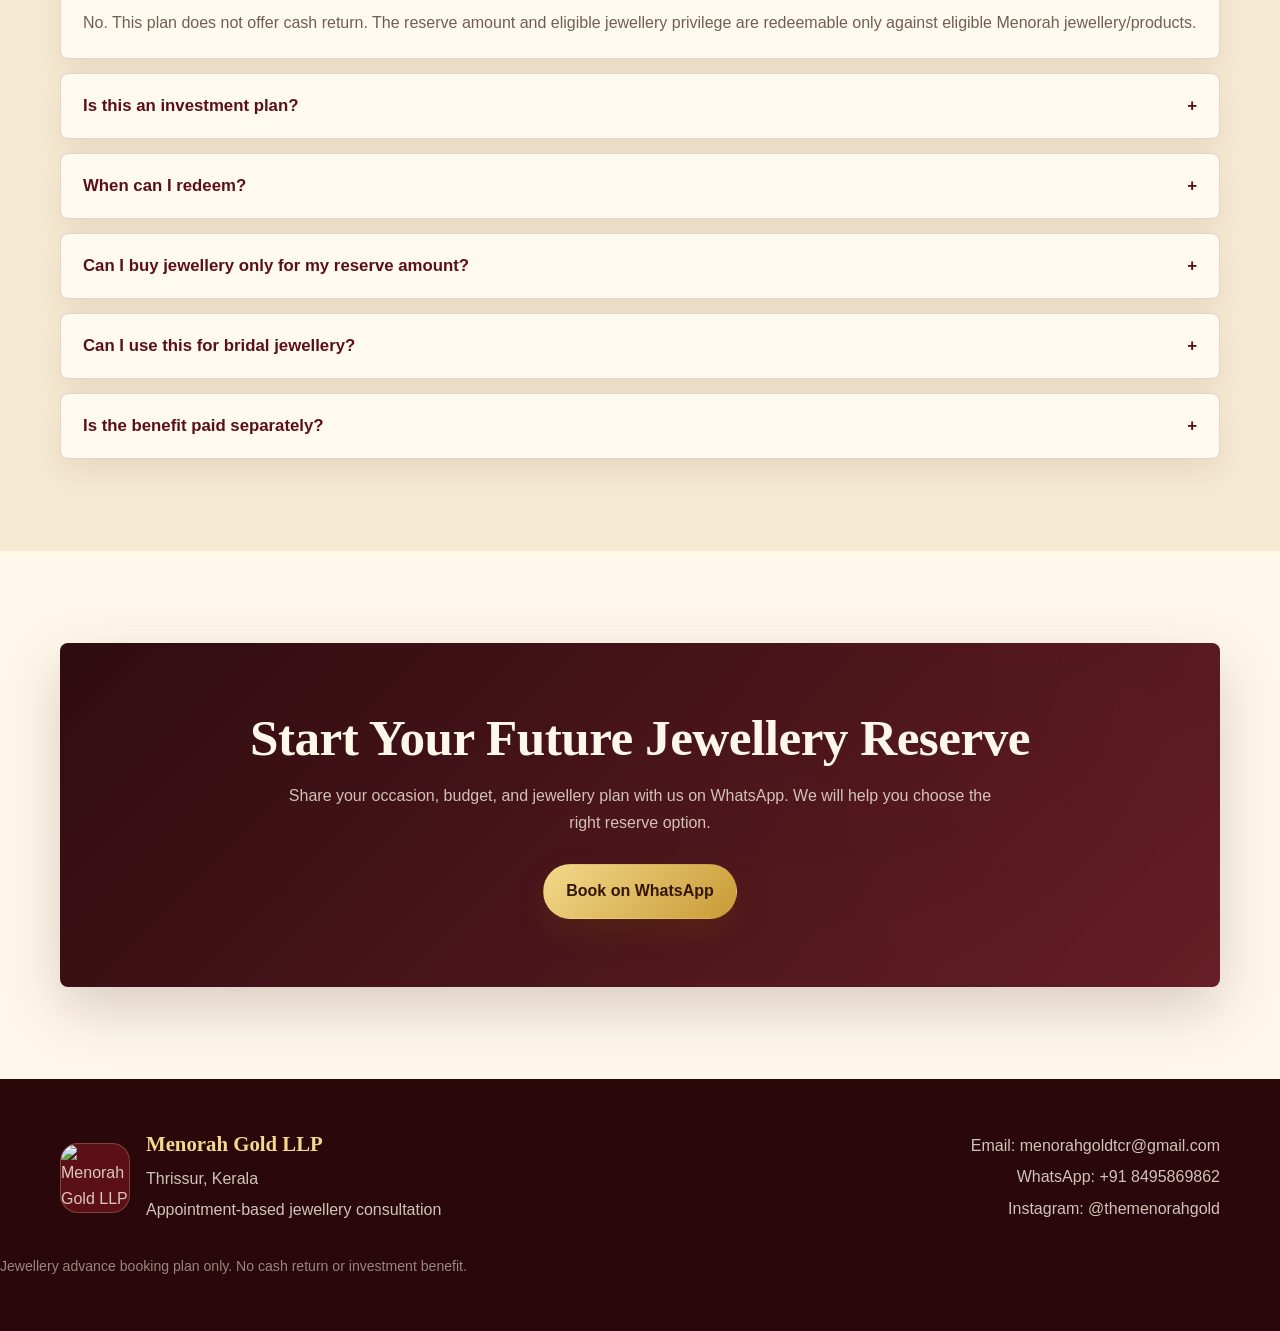
==== commit 25b1a39b: "Update index.html" ====
--- a/index.html
+++ b/index.html
@@ -1,524 +1,1429 @@
-<!doctype html>
+<!DOCTYPE html>
 <html lang="en">
 <head>
-  <meta charset="UTF-8">
-  <meta name="viewport" content="width=device-width, initial-scale=1.0">
-
-  <title>Menorah Gold LLP | Premium Kerala Jewellery in Thrissur</title>
-
+  <meta charset="UTF-8" />
+  <meta name="viewport" content="width=device-width, initial-scale=1.0" />
+  <title>Menorah Future Jewellery Reserve Plan | Menorah Gold LLP</title>
   <meta
     name="description"
-    content="Menorah Gold LLP is a premium Kerala jewellery brand in Thrissur, offering elegant bridal gold, diamond jewellery, bangles, and trusted jewellery planning."
-  >
-
-  <meta
-    name="keywords"
-    content="Menorah Gold LLP, Kerala jewellery, Thrissur gold jewellery, bridal gold, gold bangles, diamond ring"
-  >
-
-  <meta name="theme-color" content="#4b0f1b">
-  <meta name="robots" content="index, follow">
-  <meta name="application-name" content="Menorah Gold LLP">
-
-  <link rel="stylesheet" href="./style.css">
-  <script defer src="./script.js"></script>
+    content="Menorah Future Jewellery Reserve Plan is a jewellery advance booking plan for future gold, diamond, bridal and custom jewellery purchases."
+  />
+  <style>
+    :root {
+      --maroon-dark: #2a070b;
+      --maroon: #5b1018;
+      --maroon-soft: #7a1c27;
+      --cream: #fff8ea;
+      --warm: #f7ead2;
+      --gold: #c99a35;
+      --gold-light: #f3d98b;
+      --ink: #25120f;
+      --muted: #725d55;
+      --line: rgba(91, 16, 24, 0.16);
+      --shadow: 0 22px 60px rgba(42, 7, 11, 0.18);
+    }
+
+    * {
+      box-sizing: border-box;
+    }
+
+    html {
+      scroll-behavior: smooth;
+    }
+
+    body {
+      margin: 0;
+      font-family: Inter, Arial, sans-serif;
+      background: var(--cream);
+      color: var(--ink);
+      line-height: 1.65;
+    }
+
+    a {
+      color: inherit;
+      text-decoration: none;
+    }
+
+    img {
+      max-width: 100%;
+      display: block;
+    }
+
+    .container {
+      width: min(1160px, calc(100% - 40px));
+      margin: 0 auto;
+    }
+
+    .top-bar {
+      background: var(--maroon-dark);
+      color: rgba(255, 248, 234, 0.84);
+      font-size: 0.86rem;
+      letter-spacing: 0.01em;
+      text-align: center;
+      padding: 10px 16px;
+    }
+
+    .top-bar span {
+      display: inline-block;
+      margin: 0 14px;
+    }
+
+    .header {
+      position: sticky;
+      top: 0;
+      z-index: 100;
+      background: rgba(255, 248, 234, 0.94);
+      border-bottom: 1px solid rgba(91, 16, 24, 0.12);
+      backdrop-filter: blur(14px);
+    }
+
+    .nav {
+      min-height: 88px;
+      display: flex;
+      align-items: center;
+      justify-content: space-between;
+      gap: 24px;
+    }
+
+    .brand {
+      display: flex;
+      align-items: center;
+      gap: 14px;
+      min-width: 220px;
+    }
+
+    .brand img {
+      width: 66px;
+      height: 66px;
+      border-radius: 18px;
+      object-fit: cover;
+      border: 1px solid rgba(201, 154, 53, 0.35);
+      background: var(--maroon-dark);
+    }
+
+    .brand-text strong {
+      display: block;
+      color: var(--maroon);
+      font-family: Georgia, serif;
+      font-size: 1.18rem;
+      line-height: 1.15;
+    }
+
+    .brand-text span {
+      display: block;
+      color: var(--muted);
+      font-size: 0.82rem;
+    }
+
+    .nav-links {
+      display: flex;
+      align-items: center;
+      gap: 24px;
+      color: var(--maroon);
+      font-size: 0.92rem;
+      font-weight: 800;
+    }
+
+    .btn {
+      display: inline-flex;
+      align-items: center;
+      justify-content: center;
+      min-height: 48px;
+      padding: 13px 22px;
+      border-radius: 999px;
+      border: 1px solid transparent;
+      font-weight: 900;
+      transition: transform 0.2s ease, box-shadow 0.2s ease, background 0.2s ease;
+      cursor: pointer;
+      text-align: center;
+    }
+
+    .btn:hover {
+      transform: translateY(-2px);
+    }
+
+    .btn-primary {
+      background: linear-gradient(135deg, var(--gold-light), var(--gold));
+      color: #35170a;
+      box-shadow: 0 14px 28px rgba(120, 70, 10, 0.22);
+    }
+
+    .btn-outline {
+      color: var(--cream);
+      border-color: rgba(255, 248, 234, 0.44);
+      background: rgba(255, 248, 234, 0.08);
+    }
+
+    .hero {
+      min-height: 760px;
+      background:
+        linear-gradient(120deg, rgba(42, 7, 11, 0.96), rgba(91, 16, 24, 0.9)),
+        radial-gradient(circle at 78% 22%, rgba(243, 217, 139, 0.28), transparent 34%);
+      color: var(--cream);
+      overflow: hidden;
+    }
+
+    .hero-grid {
+      display: grid;
+      grid-template-columns: minmax(0, 1.12fr) minmax(320px, 0.88fr);
+      gap: 56px;
+      align-items: center;
+      padding: 92px 0;
+    }
+
+    .eyebrow {
+      display: inline-flex;
+      align-items: center;
+      gap: 10px;
+      color: var(--gold-light);
+      font-size: 0.78rem;
+      font-weight: 900;
+      letter-spacing: 0.16em;
+      text-transform: uppercase;
+    }
+
+    .eyebrow::before {
+      content: "";
+      width: 34px;
+      height: 1px;
+      background: currentColor;
+      opacity: 0.82;
+    }
+
+    h1,
+    h2,
+    h3 {
+      margin: 0;
+      font-family: Georgia, "Times New Roman", serif;
+      line-height: 1.06;
+    }
+
+    h1 {
+      max-width: 760px;
+      margin-top: 18px;
+      font-size: clamp(3.4rem, 7vw, 6.8rem);
+      letter-spacing: -0.02em;
+    }
+
+    h1 span {
+      color: var(--gold-light);
+      display: block;
+    }
+
+    h2 {
+      color: var(--maroon);
+      font-size: clamp(2.2rem, 4vw, 4.2rem);
+      letter-spacing: -0.01em;
+    }
+
+    h3 {
+      color: var(--maroon);
+      font-size: 1.42rem;
+    }
+
+    .hero-text {
+      max-width: 660px;
+      margin: 24px 0 0;
+      color: rgba(255, 248, 234, 0.9);
+      font-size: 1.18rem;
+    }
+
+    .hero-subtext {
+      max-width: 620px;
+      margin: 12px 0 0;
+      color: rgba(255, 248, 234, 0.72);
+    }
+
+    .hero-actions {
+      display: flex;
+      flex-wrap: wrap;
+      gap: 16px;
+      margin-top: 34px;
+    }
+
+    .trust-row {
+      display: flex;
+      flex-wrap: wrap;
+      gap: 10px;
+      margin-top: 30px;
+    }
+
+    .trust-row span {
+      border: 1px solid rgba(243, 217, 139, 0.24);
+      border-radius: 999px;
+      padding: 9px 13px;
+      color: rgba(255, 248, 234, 0.76);
+      font-size: 0.88rem;
+      background: rgba(255, 248, 234, 0.06);
+    }
+
+    .hero-stats {
+      display: grid;
+      grid-template-columns: repeat(3, 1fr);
+      gap: 16px;
+      margin-top: 38px;
+      max-width: 620px;
+    }
+
+    .hero-stats div {
+      border-top: 1px solid rgba(243, 217, 139, 0.28);
+      padding-top: 16px;
+    }
+
+    .hero-stats strong {
+      display: block;
+      color: var(--gold-light);
+      font-family: Georgia, serif;
+      font-size: 2.1rem;
+      line-height: 1;
+    }
+
+    .hero-stats span {
+      color: rgba(255, 248, 234, 0.7);
+      font-size: 0.9rem;
+    }
+
+    .hero-card {
+      min-height: 540px;
+      border-radius: 28px;
+      border: 1px solid rgba(243, 217, 139, 0.28);
+      background:
+        linear-gradient(145deg, rgba(255, 248, 234, 0.08), rgba(255, 248, 234, 0.02)),
+        radial-gradient(circle at 50% 30%, rgba(243, 217, 139, 0.28), transparent 44%);
+      box-shadow: 0 30px 80px rgba(0, 0, 0, 0.32);
+      display: flex;
+      align-items: center;
+      justify-content: center;
+      padding: 42px;
+      position: relative;
+      overflow: hidden;
+    }
+
+    .hero-card::before,
+    .hero-card::after {
+      content: "";
+      position: absolute;
+      border: 1px solid rgba(243, 217, 139, 0.18);
+      border-radius: 50%;
+      width: 360px;
+      height: 360px;
+    }
+
+    .hero-card::before {
+      top: -120px;
+      right: -110px;
+    }
+
+    .hero-card::after {
+      bottom: -140px;
+      left: -120px;
+    }
+
+    .hero-logo {
+      position: relative;
+      z-index: 2;
+      text-align: center;
+    }
+
+    .hero-logo img {
+      width: 245px;
+      height: 245px;
+      margin: 0 auto 24px;
+      border-radius: 44px;
+      object-fit: cover;
+      border: 1px solid rgba(243, 217, 139, 0.42);
+      box-shadow: 0 24px 55px rgba(0, 0, 0, 0.26);
+    }
+
+    .hero-logo p {
+      color: var(--gold-light);
+      font-family: Georgia, serif;
+      font-size: 1.42rem;
+      margin: 0;
+    }
+
+    .founder-strip {
+      background: var(--warm);
+      border-bottom: 1px solid var(--line);
+      padding: 28px 0;
+    }
+
+    .founder-box {
+      display: grid;
+      grid-template-columns: 1fr auto;
+      gap: 24px;
+      align-items: center;
+    }
+
+    .founder-box strong {
+      color: var(--maroon);
+      font-family: Georgia, serif;
+      font-size: 1.45rem;
+    }
+
+    .founder-box p {
+      margin: 8px 0 0;
+      color: var(--muted);
+    }
+
+    .section {
+      padding: 92px 0;
+    }
+
+    .section-warm {
+      background: var(--warm);
+    }
+
+    .section-dark {
+      background: var(--maroon-dark);
+      color: var(--cream);
+    }
+
+    .section-dark h2,
+    .section-dark h3 {
+      color: var(--cream);
+    }
+
+    .section-head {
+      max-width: 820px;
+      margin-bottom: 42px;
+    }
+
+    .section-head p {
+      color: var(--muted);
+      font-size: 1.04rem;
+      margin: 18px 0 0;
+    }
+
+    .section-dark .section-head p {
+      color: rgba(255, 248, 234, 0.72);
+    }
+
+    .grid-3,
+    .grid-4 {
+      display: grid;
+      gap: 22px;
+    }
+
+    .grid-3 {
+      grid-template-columns: repeat(3, 1fr);
+    }
+
+    .grid-4 {
+      grid-template-columns: repeat(4, 1fr);
+    }
+
+    .card,
+    .plan-card,
+    .design-card,
+    .example-box,
+    .formula,
+    .terms {
+      background: rgba(255, 248, 234, 0.82);
+      border: 1px solid var(--line);
+      border-radius: 8px;
+      box-shadow: var(--shadow);
+    }
+
+    .card {
+      padding: 28px;
+    }
+
+    .card p,
+    .plan-card p,
+    .design-card p {
+      color: var(--muted);
+      margin: 12px 0 0;
+    }
+
+    .card-number {
+      width: 42px;
+      height: 42px;
+      display: grid;
+      place-items: center;
+      border-radius: 999px;
+      background: rgba(201, 154, 53, 0.18);
+      color: var(--maroon);
+      font-weight: 900;
+      margin-bottom: 18px;
+    }
+
+    .plan-card {
+      position: relative;
+      padding: 28px;
+      overflow: hidden;
+      background: #fffaf0;
+    }
+
+    .plan-card.featured {
+      background: linear-gradient(160deg, #fffaf0, #f5dfad);
+      transform: translateY(-10px);
+      border-color: rgba(201, 154, 53, 0.48);
+    }
+
+    .badge {
+      display: inline-flex;
+      margin-bottom: 14px;
+      border-radius: 999px;
+      padding: 7px 11px;
+      background: var(--maroon);
+      color: var(--gold-light);
+      font-size: 0.78rem;
+      font-weight: 900;
+    }
+
+    .amount {
+      font-weight: 900;
+      color: var(--maroon) !important;
+    }
+
+    .benefit {
+      color: var(--gold) !important;
+      font-family: Georgia, serif;
+      font-size: 2rem;
+      font-weight: 900;
+      line-height: 1.1;
+    }
+
+    .best {
+      min-height: 52px;
+    }
+
+    .plan-card ul,
+    .terms ul,
+    .redeem-list {
+      list-style: none;
+      margin: 18px 0 0;
+      padding: 0;
+    }
+
+    .plan-card li,
+    .terms li,
+    .redeem-list li {
+      border-top: 1px solid rgba(91, 16, 24, 0.11);
+      padding: 10px 0;
+      color: var(--muted);
+      font-size: 0.94rem;
+    }
+
+    .plan-card .btn {
+      width: 100%;
+      margin-top: 20px;
+    }
+
+    .plan-note {
+      margin: 30px 0 0;
+      color: var(--muted);
+      font-weight: 800;
+      text-align: center;
+    }
+
+    .split {
+      display: grid;
+      grid-template-columns: minmax(0, 0.95fr) minmax(320px, 1.05fr);
+      gap: 42px;
+      align-items: center;
+    }
+
+    .split p {
+      color: var(--muted);
+      margin: 16px 0 0;
+    }
+
+    .formula {
+      padding: 36px;
+      background: var(--maroon);
+      color: var(--gold-light);
+      font-family: Georgia, serif;
+      font-size: 2rem;
+      line-height: 1.25;
+    }
+
+    .example-box {
+      padding: 26px;
+    }
+
+    .example-row {
+      display: flex;
+      justify-content: space-between;
+      gap: 22px;
+      border-bottom: 1px solid rgba(91, 16, 24, 0.13);
+      padding: 16px 0;
+      color: var(--muted);
+    }
+
+    .example-row:last-child {
+      border-bottom: 0;
+    }
+
+    .example-row strong {
+      color: var(--maroon);
+      text-align: right;
+    }
+
+    .gallery {
+      display: grid;
+      grid-template-columns: repeat(3, 1fr);
+      gap: 22px;
+    }
+
+    .design-card {
+      overflow: hidden;
+      background: #fffaf0;
+    }
+
+    .design-visual {
+      min-height: 190px;
+      background:
+        radial-gradient(circle at 50% 52%, rgba(243, 217, 139, 0.82), transparent 22%),
+        radial-gradient(circle at 36% 42%, rgba(201, 154, 53, 0.65), transparent 15%),
+        radial-gradient(circle at 66% 38%, rgba(255, 248, 234, 0.86), transparent 14%),
+        linear-gradient(135deg, #4b0d14, #8a2630);
+    }
+
+    .design-body {
+      padding: 22px;
+    }
+
+    .process-list {
+      display: grid;
+      gap: 14px;
+    }
+
+    .process-item {
+      display: grid;
+      grid-template-columns: 52px 1fr;
+      gap: 18px;
+      padding: 20px;
+      border: 1px solid rgba(243, 217, 139, 0.18);
+      border-radius: 8px;
+      background: rgba(255, 248, 234, 0.06);
+    }
+
+    .process-item span {
+      width: 42px;
+      height: 42px;
+      display: grid;
+      place-items: center;
+      border-radius: 999px;
+      background: rgba(243, 217, 139, 0.16);
+      color: var(--gold-light);
+      font-weight: 900;
+    }
+
+    .process-item p {
+      margin: 8px 0 0;
+      color: rgba(255, 248, 234, 0.72);
+    }
+
+    .terms {
+      padding: 34px;
+      background: #fffaf0;
+    }
+
+    .terms p {
+      color: var(--muted);
+      margin: 16px 0 0;
+    }
+
+    .terms strong {
+      color: var(--maroon);
+    }
+
+    .faq {
+      display: grid;
+      gap: 14px;
+    }
+
+    .faq-item {
+      border: 1px solid var(--line);
+      border-radius: 8px;
+      background: #fffaf0;
+      overflow: hidden;
+      box-shadow: 0 14px 32px rgba(42, 7, 11, 0.08);
+    }
+
+    .faq-question {
+      width: 100%;
+      border: 0;
+      background: transparent;
+      color: var(--maroon);
+      padding: 22px;
+      display: flex;
+      justify-content: space-between;
+      gap: 20px;
+      cursor: pointer;
+      font-size: 1.05rem;
+      font-weight: 900;
+      text-align: left;
+    }
+
+    .faq-answer {
+      display: none;
+      padding: 0 22px 22px;
+      color: var(--muted);
+    }
+
+    .faq-item.active .faq-answer {
+      display: block;
+    }
+
+    .final-cta {
+      background:
+        linear-gradient(135deg, rgba(42, 7, 11, 0.98), rgba(91, 16, 24, 0.94)),
+        radial-gradient(circle at 75% 25%, rgba(243, 217, 139, 0.24), transparent 30%);
+      color: var(--cream);
+      text-align: center;
+      border-radius: 8px;
+      padding: 68px 28px;
+      box-shadow: var(--shadow);
+    }
+
+    .final-cta h2 {
+      color: var(--cream);
+    }
+
+    .final-cta p {
+      color: rgba(255, 248, 234, 0.76);
+      max-width: 720px;
+      margin: 18px auto 28px;
+    }
+
+    footer {
+      background: var(--maroon-dark);
+      color: rgba(255, 248, 234, 0.78);
+      padding: 48px 0;
+    }
+
+    .footer-grid {
+      display: grid;
+      grid-template-columns: 1fr auto;
+      gap: 30px;
+      align-items: center;
+    }
+
+    .footer-logo {
+      display: flex;
+      align-items: center;
+      gap: 16px;
+    }
+
+    .footer-logo img {
+      width: 70px;
+      height: 70px;
+      border-radius: 18px;
+      object-fit: cover;
+      border: 1px solid rgba(243, 217, 139, 0.25);
+      background: var(--maroon);
+    }
+
+    .footer-logo strong {
+      display: block;
+      color: var(--gold-light);
+      font-family: Georgia, serif;
+      font-size: 1.3rem;
+    }
+
+    .footer-logo p,
+    .footer-links p,
+    .footer-note {
+      margin: 5px 0;
+    }
+
+    .footer-links {
+      text-align: right;
+    }
+
+    .footer-note {
+      margin-top: 26px;
+      color: rgba(255, 248, 234, 0.52);
+      font-size: 0.88rem;
+    }
+
+    .whatsapp-float {
+      position: fixed;
+      right: 20px;
+      bottom: 20px;
+      z-index: 200;
+      background: #25d366;
+      color: white;
+      padding: 15px 20px;
+      border-radius: 999px;
+      font-weight: 900;
+      box-shadow: 0 18px 40px rgba(0, 0, 0, 0.25);
+    }
+
+    @media (max-width: 980px) {
+      .nav-links {
+        display: none;
+      }
+
+      .hero-grid,
+      .split,
+      .footer-grid,
+      .founder-box {
+        grid-template-columns: 1fr;
+      }
+
+      .hero {
+        min-height: auto;
+      }
+
+      .hero-card {
+        min-height: 420px;
+      }
+
+      .grid-3,
+      .grid-4,
+      .gallery {
+        grid-template-columns: repeat(2, 1fr);
+      }
+
+      .footer-links {
+        text-align: left;
+      }
+    }
+
+    @media (max-width: 640px) {
+      .container {
+        width: min(100% - 28px, 1160px);
+      }
+
+      .top-bar span {
+        display: block;
+        margin: 4px 0;
+      }
+
+      .brand img {
+        width: 58px;
+        height: 58px;
+      }
+
+      .brand-text strong {
+        font-size: 1rem;
+      }
+
+      .header .btn-primary {
+        display: none;
+      }
+
+      .nav {
+        min-height: 74px;
+      }
+
+      .hero-grid {
+        padding: 56px 0;
+      }
+
+      h1 {
+        font-size: 3.1rem;
+      }
+
+      .hero-stats,
+      .grid-3,
+      .grid-4,
+      .gallery {
+        grid-template-columns: 1fr;
+      }
+
+      .hero-actions {
+        flex-direction: column;
+      }
+
+      .btn {
+        width: 100%;
+      }
+
+      .section {
+        padding: 70px 0;
+      }
+
+      .plan-card.featured {
+        transform: none;
+      }
+
+      .formula {
+        font-size: 1.45rem;
+        padding: 28px;
+      }
+
+      .example-row {
+        display: block;
+      }
+
+      .example-row strong {
+        display: block;
+        margin-top: 6px;
+        text-align: left;
+      }
+
+      .whatsapp-float {
+        left: 16px;
+        right: 16px;
+        text-align: center;
+      }
+    }
+  </style>
 </head>
 
 <body>
-  <a class="skip-link" href="#main">Skip to content</a>
-
-  <header class="site-header" data-header>
-    <div class="container header-inner">
-      <a class="brand" href="#home" aria-label="Menorah Gold LLP home">
-        <img class="brand-logo" src="./assets/logo.png" alt="Menorah Gold LLP logo">
-        <span class="brand-copy">
-          <span>Menorah Gold</span>
-          <small>LLP</small>
-        </span>
+  <div class="top-bar">
+    <span>Founder bookings open by appointment</span>
+    <span>Future jewellery planning from &#8377;25,000</span>
+    <span>Thrissur, Kerala</span>
+  </div>
+
+  <header class="header">
+    <div class="container nav">
+      <a href="#" class="brand">
+        <img src="assets/menorah-logo.jpg" alt="Menorah Gold LLP logo" />
+        <div class="brand-text">
+          <strong>Menorah Gold LLP</strong>
+          <span>Thrissur, Kerala</span>
+        </div>
       </a>
 
-      <button
-        class="menu-toggle"
-        type="button"
-        aria-label="Open navigation"
-        aria-controls="site-navigation"
-        aria-expanded="false"
-        data-menu-toggle
+      <nav class="nav-links" aria-label="Main navigation">
+        <a href="#plans">Plan</a>
+        <a href="#how">How It Works</a>
+        <a href="#privilege">Privilege</a>
+        <a href="#terms">Terms</a>
+        <a href="#faq">FAQ</a>
+        <a href="#contact">Contact</a>
+      </nav>
+
+      <a
+        class="btn btn-primary"
+        href="https://wa.me/918495869862?text=Hi%20Menorah%20Gold%2C%20I%20want%20to%20know%20about%20the%20Future%20Jewellery%20Reserve%20Plan"
+        target="_blank"
+        rel="noopener"
       >
-        <span></span>
-        <span></span>
-        <span></span>
-      </button>
-
-      <nav class="site-nav" id="site-navigation" aria-label="Primary navigation" data-site-nav>
-        <a href="#about">About</a>
-        <a href="#plans">Plans</a>
-        <a href="#why">Why Us</a>
-        <a href="#trust">Trust</a>
-        <a href="#gallery">Gallery</a>
-        <a href="#faq">FAQ</a>
-        <a class="nav-cta" href="#contact">Enquire</a>
-      </nav>
+        Book on WhatsApp
+      </a>
     </div>
   </header>
 
-  <main id="main">
-    <section class="hero" id="home" aria-labelledby="hero-title">
-      <div class="hero-media" aria-hidden="true"></div>
-      <div class="hero-shade" aria-hidden="true"></div>
-
-      <div class="container hero-content" data-reveal>
-        <p class="eyebrow">Thrissur, Kerala</p>
-        <h1 id="hero-title">Menorah Gold LLP</h1>
-        <p class="hero-lede">
-          Premium Kerala jewellery for weddings, meaningful gifting, and family milestones,
-          presented with calm guidance and transparent business standards.
-        </p>
-
-        <div class="hero-actions">
-          <a class="button button-primary" href="#plans">Explore Jewellery Plans</a>
-          <a class="button button-light" href="#" data-whatsapp-link>Chat on WhatsApp</a>
-        </div>
-
-        <dl class="hero-proof" aria-label="Menorah Gold highlights">
-          <div>
-            <dt>Kerala</dt>
-            <dd>Design Sensibility</dd>
+  <main>
+    <section class="hero">
+      <div class="container hero-grid">
+        <div>
+          <span class="eyebrow">Menorah Future Jewellery Reserve Plan</span>
+          <h1>Reserve Today. <span>Celebrate in Gold.</span></h1>
+
+          <p class="hero-text">
+            A premium jewellery reserve experience for families planning bridal, gold,
+            diamond, gifting, and custom jewellery purchases with Menorah Gold LLP.
+          </p>
+
+          <p class="hero-subtext">
+            Reserve today. Plan with confidence. Redeem after 330 days against eligible
+            Menorah jewellery/products.
+          </p>
+
+          <div class="hero-actions">
+            <a
+              class="btn btn-primary"
+              href="https://wa.me/918495869862?text=Hi%20Menorah%20Gold%2C%20I%20want%20to%20know%20about%20the%20Future%20Jewellery%20Reserve%20Plan"
+              target="_blank"
+              rel="noopener"
+            >
+              Book on WhatsApp
+            </a>
+            <a class="btn btn-outline" href="#plans">View Reserve Plans</a>
           </div>
-          <div>
-            <dt>Clear</dt>
-            <dd>Purchase Guidance</dd>
+
+          <div class="trust-row">
+            <span>Appointment-based jewellery consultation</span>
+            <span>Thrissur, Kerala</span>
+            <span>GST billing at delivery</span>
+            <span>No payment on website</span>
           </div>
-          <div>
-            <dt>Trusted</dt>
-            <dd>Thrissur Presence</dd>
+
+          <div class="hero-stats">
+            <div><strong>330</strong><span>Days to eligibility</span></div>
+            <div><strong>4</strong><span>Reserve tiers</span></div>
+            <div><strong>&#8377;25k</strong><span>Starting reserve</span></div>
           </div>
-        </dl>
-      </div>
-
-      <a class="hero-cue" href="#about" aria-label="Scroll to About Menorah Gold LLP">
-        <span>Discover the brand</span>
-      </a>
-    </section>
-
-    <section class="trust-strip" aria-label="Brand trust highlights">
-      <div class="container trust-strip-grid">
-        <div data-reveal>
-          <span>01</span>
-          <strong>Premium Kerala styling</strong>
-        </div>
-        <div data-reveal>
-          <span>02</span>
-          <strong>Personal jewellery guidance</strong>
-        </div>
-        <div data-reveal>
-          <span>03</span>
-          <strong>Clear billing conversation</strong>
-        </div>
-        <div data-reveal>
-          <span>04</span>
-          <strong>Modern retail experience</strong>
+        </div>
+
+        <div class="hero-card">
+          <div class="hero-logo">
+            <img src="assets/menorah-logo.jpg" alt="Menorah Gold brand visual" />
+            <p>Premium jewellery planning by appointment</p>
+          </div>
         </div>
       </div>
     </section>
 
-    <section class="section about-section" id="about">
-      <div class="container about-grid">
-        <div class="section-copy" data-reveal>
-          <p class="eyebrow">About Menorah Gold LLP</p>
-          <h2>Rooted in Thrissur, refined for modern Kerala families.</h2>
-          <p>
-            Menorah Gold LLP brings a premium, trustworthy, and carefully guided jewellery
-            experience to customers seeking gold, diamond, and occasion-led pieces in Thrissur.
-            The brand tone is elegant and measured: every purchase conversation should feel
-            personal, clear, and worthy of the milestone behind it.
-          </p>
-          <p>
-            From bridal gold selections to everyday bangles and fine diamond rings, the focus is
-            on considered design, transparent communication, and long-term customer confidence.
-          </p>
-          <div class="about-signature">
-            <span>Menorah Gold LLP</span>
-            <small>Premium jewellery house, Thrissur</small>
+    <section class="founder-strip">
+      <div class="container">
+        <div class="founder-box">
+          <div>
+            <strong>Founder bookings now open by appointment only.</strong>
+            <p>Future jewellery planning from &#8377;25,000 onwards. Speak to the Menorah team before booking.</p>
           </div>
-        </div>
-
-        <figure class="image-panel about-image" data-reveal>
-          <img
-            src="./assets/bridal-gold.png"
-            alt="Kerala bridal gold jewellery arranged for a premium wedding collection"
+          <a
+            class="btn btn-primary"
+            href="https://wa.me/918495869862?text=Hi%20Menorah%20Gold%2C%20I%20want%20to%20book%20an%20appointment"
+            target="_blank"
+            rel="noopener"
           >
-          <figcaption>
-            <span>Bridal Gold</span>
-            <small>Traditional Kerala grandeur with a refined modern finish.</small>
-          </figcaption>
-        </figure>
+            Speak to Menorah
+          </a>
+        </div>
       </div>
     </section>
 
-    <section class="section plans-section" id="plans">
+    <section class="section section-warm">
       <div class="container">
-        <div class="section-heading centered" data-reveal>
-          <p class="eyebrow">Jewellery Plans</p>
-          <h2>Designed around the way families choose jewellery.</h2>
+        <div class="section-head">
+          <span class="eyebrow">Menorah Experience</span>
+          <h2>Jewellery planning that feels personal, premium, and clear.</h2>
           <p>
-            Explore premium selection pathways for weddings, gifting, heirloom additions, and
-            everyday gold. Final product availability, pricing, and terms are confirmed directly
-            with Menorah Gold LLP.
-          </p>
-        </div>
-
-        <div class="plan-grid">
-          <article class="plan-card featured" data-reveal>
-            <span class="card-kicker">Signature</span>
-            <h3>Bridal Gold Consultation</h3>
-            <p>
-              A calm, guided appointment for wedding sets, layered necklaces, bangles, and
-              occasion-ready gold chosen with family preferences in mind.
-            </p>
-            <a href="#contact" class="text-link">Plan a bridal visit <span>&rarr;</span></a>
-          </article>
-
-          <article class="plan-card" data-reveal>
-            <span class="card-kicker">Classic</span>
-            <h3>Family Gold Selection</h3>
-            <p>
-              Thoughtful support for gifting, festival purchases, and long-term jewellery
-              additions across gold chains, rings, bangles, and pendants.
-            </p>
-            <a href="#contact" class="text-link">Start an enquiry <span>&rarr;</span></a>
-          </article>
-
-          <article class="plan-card" data-reveal>
-            <span class="card-kicker">Fine</span>
-            <h3>Diamond & Statement Pieces</h3>
-            <p>
-              Refined guidance for diamond rings, elegant accents, and jewellery that balances
-              daily wearability with premium occasion presence.
-            </p>
-            <a href="#gallery" class="text-link">View gallery <span>&rarr;</span></a>
+            The Menorah Future Jewellery Reserve Plan is designed for customers who are already
+            planning jewellery for a wedding, engagement, family occasion, gifting moment, or future purchase.
+          </p>
+        </div>
+
+        <div class="grid-3">
+          <article class="card">
+            <div class="card-number">01</div>
+            <h3>Appointment-first experience</h3>
+            <p>Customers speak to Menorah before booking, so every reserve starts with clarity.</p>
+          </article>
+
+          <article class="card">
+            <div class="card-number">02</div>
+            <h3>Jewellery-focused benefit</h3>
+            <p>The privilege is adjusted only against eligible jewellery purchase, not paid as cash.</p>
+          </article>
+
+          <article class="card">
+            <div class="card-number">03</div>
+            <h3>Documentation at every step</h3>
+            <p>Advance receipt, Plan ID, terms, and final GST invoice are part of the customer journey.</p>
           </article>
         </div>
       </div>
     </section>
 
-    <section class="section why-section" id="why">
-      <div class="container why-grid">
-        <div class="section-copy" data-reveal>
-          <p class="eyebrow">Why Choose Menorah Gold</p>
-          <h2>Luxury that feels assured, not loud.</h2>
-          <p>
-            Jewellery is a purchase of emotion and trust. Menorah Gold LLP combines premium visual
-            taste with a business-first approach to clarity, helping customers make confident
-            decisions without pressure.
-          </p>
-        </div>
-
-        <div class="reason-grid">
-          <article class="reason-card" data-reveal>
-            <span class="reason-icon">M</span>
-            <h3>Kerala-led Craft Aesthetic</h3>
-            <p>Collections that respect traditional Kerala richness while feeling current.</p>
-          </article>
-
-          <article class="reason-card" data-reveal>
-            <span class="reason-icon">G</span>
-            <h3>Guided Buying Experience</h3>
-            <p>Personal support for size, occasion, budget, and long-term usability.</p>
-          </article>
-
-          <article class="reason-card" data-reveal>
-            <span class="reason-icon">L</span>
-            <h3>Luxury Retail Tone</h3>
-            <p>Warm hospitality, elegant presentation, and polished customer communication.</p>
-          </article>
-
-          <article class="reason-card" data-reveal>
-            <span class="reason-icon">T</span>
-            <h3>Transparent Discussions</h3>
-            <p>Clear conversations around estimates, billing, timelines, and applicable charges.</p>
+    <section id="how" class="section">
+      <div class="container">
+        <div class="section-head">
+          <span class="eyebrow">How It Works</span>
+          <h2>Reserve, plan, and redeem with confidence.</h2>
+        </div>
+
+        <div class="grid-3">
+          <article class="card">
+            <div class="card-number">01</div>
+            <h3>Reserve Today</h3>
+            <p>Choose your reserve amount and complete your booking with Menorah Gold LLP after confirmation.</p>
+          </article>
+
+          <article class="card">
+            <div class="card-number">02</div>
+            <h3>Plan for 330 Days</h3>
+            <p>Your plan becomes eligible for redemption after 330 days from the booking date.</p>
+          </article>
+
+          <article class="card">
+            <div class="card-number">03</div>
+            <h3>Redeem for Jewellery</h3>
+            <p>Use your reserve amount and eligible Menorah Jewellery Privilege against approved jewellery/products.</p>
           </article>
         </div>
       </div>
     </section>
 
-    <section class="section trust-section" id="trust">
-      <div class="texture-band" aria-hidden="true"></div>
-
-      <div class="container trust-grid">
-        <figure class="image-panel trust-image" data-reveal>
-          <img
-            <img src="./assets/diamond-ring.png" alt="Trust and compliance">
-          >
-          <figcaption>
-            <span>Trust & Compliance</span>
-            <small>Clear terms, documented communication, and responsible retail practice.</small>
-          </figcaption>
-        </figure>
-
-        <div class="trust-card" data-reveal>
-  <img src="./assets/gold-texture.png" alt="Trust and compliance">
-  <div>
-    <h3>Trust & Compliance</h3>
-    <p>Clear terms, documented communication, and responsible retail practice.</p>
-  </div>
-</div>
-            Menorah Gold LLP treats trust as part of the jewellery experience. Customers are
-            encouraged to review product details, applicable charges, invoices, and terms before
-            confirming any purchase or plan.
-          </p>
-
-          <ul class="check-list">
-            <li>GST invoice and purchase documentation where applicable.</li>
-            <li>Hallmark and product-detail guidance during selection.</li>
-            <li>No online payment is collected through this website.</li>
-            <li>Clear plan terms before booking or advance confirmation.</li>
-            <li>Customer information handled with a respectful business process.</li>
-          </ul>
-        </div>
+    <section id="plans" class="section section-warm">
+      <div class="container">
+        <div class="section-head">
+          <span class="eyebrow">Reserve Plans</span>
+          <h2>Menorah Future Jewellery Reserve Plan</h2>
+          <p>
+            Reserve your future jewellery purchase today and redeem after 330 days against eligible
+            Menorah jewellery/products, with Menorah Jewellery Privilege based on your selected reserve plan.
+          </p>
+        </div>
+
+        <div class="grid-4">
+          <article class="plan-card">
+            <h3>Starter Reserve</h3>
+            <p class="amount">Reserve Amount: &#8377;25,000</p>
+            <p class="benefit">Up to &#8377;2,500</p>
+            <p class="best">Best for gifts & small jewellery</p>
+            <ul>
+              <li>Privilege rate: 5%</li>
+              <li>Maximum cap: &#8377;2,500</li>
+              <li>Eligible after 330 days</li>
+            </ul>
+            <a
+              class="btn btn-primary"
+              href="https://wa.me/918495869862?text=Hi%20Menorah%20Gold%2C%20I%20want%20to%20know%20about%20Starter%20Reserve"
+              target="_blank"
+              rel="noopener"
+            >
+              Ask on WhatsApp
+            </a>
+          </article>
+
+          <article class="plan-card featured">
+            <span class="badge">Most Popular</span>
+            <h3>Classic Reserve</h3>
+            <p class="amount">Reserve Amount: &#8377;50,000</p>
+            <p class="benefit">Up to &#8377;6,000</p>
+            <p class="best">Best for rings, chains & bangles</p>
+            <ul>
+              <li>Privilege rate: 6%</li>
+              <li>Maximum cap: &#8377;6,000</li>
+              <li>Eligible after 330 days</li>
+            </ul>
+            <a
+              class="btn btn-primary"
+              href="https://wa.me/918495869862?text=Hi%20Menorah%20Gold%2C%20I%20want%20to%20know%20about%20Classic%20Reserve"
+              target="_blank"
+              rel="noopener"
+            >
+              Ask on WhatsApp
+            </a>
+          </article>
+
+          <article class="plan-card">
+            <h3>Prime Reserve</h3>
+            <p class="amount">Reserve Amount: &#8377;1,00,000</p>
+            <p class="benefit">Up to &#8377;15,000</p>
+            <p class="best">Best for family jewellery & premium gifts</p>
+            <ul>
+              <li>Privilege rate: 7.5%</li>
+              <li>Maximum cap: &#8377;15,000</li>
+              <li>Eligible after 330 days</li>
+            </ul>
+            <a
+              class="btn btn-primary"
+              href="https://wa.me/918495869862?text=Hi%20Menorah%20Gold%2C%20I%20want%20to%20know%20about%20Prime%20Reserve"
+              target="_blank"
+              rel="noopener"
+            >
+              Ask on WhatsApp
+            </a>
+          </article>
+
+          <article class="plan-card">
+            <h3>Bridal Reserve</h3>
+            <p class="amount">Reserve Amount: &#8377;2,50,000</p>
+            <p class="benefit">Up to &#8377;45,000</p>
+            <p class="best">Best for wedding & bridal jewellery</p>
+            <ul>
+              <li>Privilege rate: 9%</li>
+              <li>Maximum cap: &#8377;45,000</li>
+              <li>Eligible after 330 days</li>
+            </ul>
+            <a
+              class="btn btn-primary"
+              href="https://wa.me/918495869862?text=Hi%20Menorah%20Gold%2C%20I%20want%20to%20know%20about%20Bridal%20Reserve"
+              target="_blank"
+              rel="noopener"
+            >
+              Ask on WhatsApp
+            </a>
+          </article>
+        </div>
+
+        <p class="plan-note">
+          Maximum privilege applies on eligible jewellery purchases up to 2x the reserve amount.
+          Lower purchase values receive proportionate privilege. Terms apply.
+        </p>
       </div>
     </section>
 
-    <section class="section gallery-section" id="gallery">
-      <div class="container">
-        <div class="section-heading" data-reveal>
-          <p class="eyebrow">Gallery</p>
-          <h2>A glimpse of the Menorah Gold world.</h2>
+    <section id="privilege" class="section">
+      <div class="container split">
+        <div>
+          <span class="eyebrow">Jewellery Privilege</span>
+          <h2>How your Jewellery Privilege works.</h2>
           <p>
-            Premium product imagery, warm interiors, and refined details create a jewellery
-            experience that feels both aspirational and approachable.
-          </p>
-        </div>
-
-        <div class="gallery-grid">
-          <figure class="gallery-item large" data-reveal>
-            <img src="./assets/hero-jewellery.jpg" alt="Premium gold jewellery display">
-            <figcaption>Signature Gold</figcaption>
-          </figure>
-
-          <figure class="gallery-item tall" data-reveal>
-            <img src="./assets/gold-bangles.jpg" alt="Elegant gold bangles collection">
-            <figcaption>Gold Bangles</figcaption>
-          </figure>
-
-          <figure class="gallery-item" data-reveal>
-            <img src="./assets/diamond-ring.png" alt="Premium diamond ring close-up">
-            <figcaption>Diamond Rings</figcaption>
-          </figure>
-
-          <figure class="gallery-item wide" data-reveal>
-            <img src="./assets/gold-texture.png" alt="Matte gold jewellery texture detail">
-            <figcaption>Matte Gold Finish</figcaption>
-          </figure>
+            Your reserve amount is adjustable against eligible Menorah jewellery/products after 330 days.
+          </p>
+          <p>
+            Your jewellery privilege depends on your reserve tier and eligible final purchase value.
+          </p>
+          <p>
+            The benefit is not paid in cash. It is adjusted only inside the jewellery purchase.
+          </p>
+        </div>
+
+        <div class="formula">
+          Eligible Jewellery Privilege = Eligible Purchase Value x Plan Privilege Rate, capped at the plan maximum.
         </div>
       </div>
     </section>
 
-    <section class="section faq-section" id="faq">
-      <div class="container faq-grid">
-        <div class="section-copy" data-reveal>
-          <p class="eyebrow">FAQ</p>
-          <h2>Answers before you visit.</h2>
+    <section class="section section-warm">
+      <div class="container split">
+        <div>
+          <span class="eyebrow">Example Calculation</span>
+          <h2>Classic Reserve example.</h2>
           <p>
-            These answers keep the first conversation simple. Product-specific details are
-            confirmed directly with the Menorah Gold LLP team.
-          </p>
-        </div>
-
-        <div class="faq-list" data-reveal>
-          <article class="faq-item">
-            <button class="faq-question" type="button" aria-expanded="true" aria-controls="faq-a1" id="faq-q1">
-              What kind of jewellery does Menorah Gold LLP offer?
-              <span aria-hidden="true"></span>
-            </button>
-            <div class="faq-answer is-open" id="faq-a1" role="region" aria-labelledby="faq-q1">
-              <div>
-                <p>
-                  Menorah Gold LLP focuses on premium gold, bridal jewellery, bangles, diamond
-                  rings, and occasion-led pieces for customers in Thrissur and across Kerala.
-                </p>
-              </div>
-            </div>
-          </article>
-
-          <article class="faq-item">
-            <button class="faq-question" type="button" aria-expanded="false" aria-controls="faq-a2" id="faq-q2">
-              Can I enquire about bridal gold before visiting?
-              <span aria-hidden="true"></span>
-            </button>
-            <div class="faq-answer" id="faq-a2" role="region" aria-labelledby="faq-q2" hidden>
-              <div>
-                <p>
-                  Yes. You can share your occasion, date, preferred jewellery type, and expected
-                  range on WhatsApp. The team can guide you before an in-store visit.
-                </p>
-              </div>
-            </div>
-          </article>
-
-          <article class="faq-item">
-            <button class="faq-question" type="button" aria-expanded="false" aria-controls="faq-a3" id="faq-q3">
-              Does this website collect payments?
-              <span aria-hidden="true"></span>
-            </button>
-            <div class="faq-answer" id="faq-a3" role="region" aria-labelledby="faq-q3" hidden>
-              <div>
-                <p>
-                  No. This static website is for information and enquiries only. Any purchase,
-                  booking, or plan confirmation is handled directly by Menorah Gold LLP.
-                </p>
-              </div>
-            </div>
-          </article>
-
-          <article class="faq-item">
-            <button class="faq-question" type="button" aria-expanded="false" aria-controls="faq-a4" id="faq-q4">
-              Are pricing and availability shown online final?
-              <span aria-hidden="true"></span>
-            </button>
-            <div class="faq-answer" id="faq-a4" role="region" aria-labelledby="faq-q4" hidden>
-              <div>
-                <p>
-                  No. Gold rates, making charges, stones, taxes, and product availability can
-                  change. Final details are confirmed directly during your consultation.
-                </p>
-              </div>
-            </div>
-          </article>
-
-          <article class="faq-item">
-            <button class="faq-question" type="button" aria-expanded="false" aria-controls="faq-a5" id="faq-q5">
-              Where is Menorah Gold LLP located?
-              <span aria-hidden="true"></span>
-            </button>
-            <div class="faq-answer" id="faq-a5" role="region" aria-labelledby="faq-q5" hidden>
-              <div>
-                <p>
-                  Menorah Gold LLP is based in Thrissur, Kerala. Use the contact section to start
-                  a WhatsApp enquiry and plan your visit.
-                </p>
-              </div>
-            </div>
-          </article>
+            If the customer purchases eligible jewellery worth &#8377;1,00,000 or more after 330 days,
+            they may receive the full &#8377;6,000 Menorah Jewellery Privilege.
+          </p>
+          <p>
+            If the purchase value is &#8377;75,000, the privilege is calculated as &#8377;75,000 x 6% = &#8377;4,500.
+            The customer receives &#8377;4,500 jewellery privilege, not &#8377;6,000.
+          </p>
+          <p>
+            The benefit is not paid in cash. It is adjusted only against eligible Menorah jewellery/products.
+          </p>
+        </div>
+
+        <div class="example-box">
+          <div class="example-row"><span>Reserve today</span><strong>&#8377;50,000</strong></div>
+          <div class="example-row"><span>Jewellery privilege</span><strong>Up to &#8377;6,000</strong></div>
+          <div class="example-row"><span>Redemption eligibility</span><strong>After 330 days</strong></div>
+          <div class="example-row"><span>If purchase value is &#8377;75,000</span><strong>&#8377;75,000 x 6% = &#8377;4,500</strong></div>
         </div>
       </div>
     </section>
 
-    <section class="section contact-section" id="contact">
-      <div class="container contact-grid">
-        <div class="section-copy contact-copy" data-reveal>
-          <p class="eyebrow">Contact</p>
-          <h2>Begin with a private jewellery consultation.</h2>
+    <section class="section">
+      <div class="container">
+        <div class="section-head">
+          <span class="eyebrow">Redeemable Products</span>
+          <h2>Plan for jewellery, not cash return.</h2>
           <p>
-            Share your occasion and preferred jewellery type. Menorah Gold LLP will guide you with
-            a refined, practical, and transparent purchase conversation.
-          </p>
-
-          <div class="contact-details">
+            Customer can redeem after 330 days from the booking date. The gold rate will be applicable
+            on the date of final purchase/redemption, unless separately confirmed in writing by Menorah Gold LLP.
+          </p>
+        </div>
+
+        <div class="grid-3">
+          <article class="card">
+            <h3>Redeemable against</h3>
+            <ul class="redeem-list">
+              <li>Gold jewellery</li>
+              <li>Diamond jewellery</li>
+              <li>Bridal jewellery</li>
+              <li>Custom jewellery</li>
+              <li>Silver articles</li>
+              <li>Approved Menorah products</li>
+            </ul>
+          </article>
+
+          <article class="card">
+            <h3>May be excluded</h3>
+            <ul class="redeem-list">
+              <li>Gold coins</li>
+              <li>Gold bars</li>
+              <li>Bullion</li>
+              <li>Low-margin products</li>
+              <li>Special-discount products</li>
+              <li>Products specifically excluded by Menorah Gold LLP</li>
+            </ul>
+          </article>
+
+          <article class="card">
+            <h3>Gold rate rule</h3>
             <p>
-              <strong>Location</strong>
-              <span>Thrissur, Kerala</span>
+              Do not treat this as a fixed gold quantity plan. Gold rate applies on final purchase/redemption date,
+              unless Menorah Gold LLP confirms a different rule in writing.
             </p>
-
-            <p>
-              <strong>Enquiry</strong>
-              <a href="#" data-whatsapp-link>WhatsApp Menorah Gold</a>
-            </p>
-
-            <p>
-              <strong>Best for</strong>
-              <span>Bridal gold, bangles, rings, gifts, and family purchases</span>
-            </p>
+          </article>
+        </div>
+      </div>
+    </section>
+
+    <section class="section section-dark">
+      <div class="container">
+        <div class="section-head">
+          <span class="eyebrow">Booking Process</span>
+          <h2>Simple, clear, and WhatsApp-first.</h2>
+        </div>
+
+        <div class="process-list">
+          <div class="process-item"><span>1</span><div><h3>Customer contacts Menorah Gold LLP on WhatsApp</h3><p>Start with the occasion, budget, and jewellery plan.</p></div></div>
+          <div class="process-item"><span>2</span><div><h3>Menorah explains the plan</h3><p>The reserve amount, privilege, eligibility, and terms are explained before booking.</p></div></div>
+          <div class="process-item"><span>3</span><div><h3>Customer chooses reserve tier</h3><p>Select Starter, Classic, Prime, or Bridal Reserve.</p></div></div>
+          <div class="process-item"><span>4</span><div><h3>Customer completes basic details</h3><p>Basic customer details are collected before booking confirmation.</p></div></div>
+          <div class="process-item"><span>5</span><div><h3>Payment after confirmation</h3><p>No payment is collected directly on this website.</p></div></div>
+          <div class="process-item"><span>6</span><div><h3>Advance receipt and Plan ID</h3><p>Menorah issues documentation after booking confirmation.</p></div></div>
+          <div class="process-item"><span>7</span><div><h3>Eligible after 330 days</h3><p>Customer becomes eligible to redeem after 330 days from booking date.</p></div></div>
+          <div class="process-item"><span>8</span><div><h3>Final GST invoice at delivery</h3><p>Final invoice is issued at jewellery/product delivery.</p></div></div>
+        </div>
+      </div>
+    </section>
+
+    <section class="section section-warm">
+      <div class="container">
+        <div class="section-head">
+          <span class="eyebrow">Trust & Documentation</span>
+          <h2>Built for clear customer conversations.</h2>
+        </div>
+
+        <div class="grid-4">
+          <article class="card">
+            <h3>Advance Receipt</h3>
+            <p>Issued after booking confirmation and payment to Menorah Gold LLP.</p>
+          </article>
+
+          <article class="card">
+            <h3>Plan ID</h3>
+            <p>Each booking can be tracked with a unique Plan ID and redemption eligibility date.</p>
+          </article>
+
+          <article class="card">
+            <h3>GST Invoice</h3>
+            <p>Final GST invoice will be issued at jewellery/product delivery.</p>
+          </article>
+
+          <article class="card">
+            <h3>Product Details</h3>
+            <p>Hallmarking, HUID, certification, and documentation provided wherever applicable.</p>
+          </article>
+        </div>
+      </div>
+    </section>
+
+    <section id="terms" class="section">
+      <div class="container">
+        <div class="terms">
+          <span class="eyebrow">Important Terms</span>
+          <p>
+            <strong>Menorah Future Jewellery Reserve Plan is a jewellery advance booking plan only.</strong>
+            This is not an investment scheme, deposit scheme, interest-bearing plan, gold-return scheme,
+            savings scheme, or cash-return plan.
+          </p>
+          <p>
+            The reserve amount and eligible Menorah Jewellery Privilege are redeemable only against
+            eligible jewellery/products from Menorah Gold LLP.
+          </p>
+          <p>
+            No cash return, interest, profit, guaranteed gold appreciation, or fixed gold quantity is
+            offered under this plan.
+          </p>
+          <p>
+            Gold rate will be applicable on the date of final purchase/redemption unless separately
+            confirmed in writing by Menorah Gold LLP. Final GST invoice will be issued at the time of
+            jewellery/product delivery.
+          </p>
+          <p>
+            Hallmarking, HUID, certification, and product documentation will be provided wherever
+            applicable as per product category and legal requirements.
+          </p>
+        </div>
+      </div>
+    </section>
+
+    <section id="faq" class="section section-warm">
+      <div class="container">
+        <div class="section-head">
+          <span class="eyebrow">FAQ</span>
+          <h2>Questions customers usually ask.</h2>
+        </div>
+
+        <div class="faq">
+          <div class="faq-item active">
+            <button class="faq-question" type="button">Can I get cash after 330 days? <span>+</span></button>
+            <div class="faq-answer">No. This plan does not offer cash return. The reserve amount and eligible jewellery privilege are redeemable only against eligible Menorah jewellery/products.</div>
           </div>
-        </div>
-
-        <form class="enquiry-form" data-enquiry-form data-reveal>
-          <label>
-            <span>Your name</span>
-            <input type="text" name="name" autocomplete="name" placeholder="Enter your name">
-          </label>
-
-          <label>
-            <span>Jewellery interest</span>
-            <select name="interest">
-              <option value="Bridal gold consultation">Bridal gold consultation</option>
-              <option value="Gold bangles">Gold bangles</option>
-              <option value="Diamond ring">Diamond ring</option>
-              <option value="Family gold purchase">Family gold purchase</option>
-              <option value="Store visit">Store visit</option>
-            </select>
-          </label>
-
-          <label>
-            <span>Occasion or timeline</span>
-            <input type="text" name="timeline" placeholder="Wedding, gifting, festival, visit date">
-          </label>
-
-          <label>
-            <span>Message</span>
-            <textarea
-              name="message"
-              rows="4"
-              placeholder="Tell us what you would like to explore"
-            ></textarea>
-          </label>
-
-          <button class="button button-primary form-button" type="submit">Send WhatsApp Enquiry</button>
-
-          <p class="form-note" data-form-note>
-            This form opens WhatsApp with your message. No details are stored on this website.
-          </p>
-        </form>
+
+          <div class="faq-item">
+            <button class="faq-question" type="button">Is this an investment plan? <span>+</span></button>
+            <div class="faq-answer">No. This is a jewellery advance booking plan only. It is not an investment, deposit, savings, interest, or gold-return scheme.</div>
+          </div>
+
+          <div class="faq-item">
+            <button class="faq-question" type="button">When can I redeem? <span>+</span></button>
+            <div class="faq-answer">The plan becomes eligible for redemption after 330 days from the booking date.</div>
+          </div>
+
+          <div class="faq-item">
+            <button class="faq-question" type="button">Can I buy jewellery only for my reserve amount? <span>+</span></button>
+            <div class="faq-answer">Yes, but the jewellery privilege will be proportionate to the eligible final purchase value and subject to plan terms.</div>
+          </div>
+
+          <div class="faq-item">
+            <button class="faq-question" type="button">Can I use this for bridal jewellery? <span>+</span></button>
+            <div class="faq-answer">Yes. The Bridal Reserve plan is designed for wedding and bridal jewellery planning.</div>
+          </div>
+
+          <div class="faq-item">
+            <button class="faq-question" type="button">Is the benefit paid separately? <span>+</span></button>
+            <div class="faq-answer">No. The benefit is not paid separately or in cash. It is adjusted only against eligible jewellery/products from Menorah Gold LLP.</div>
+          </div>
+        </div>
+      </div>
+    </section>
+
+    <section id="contact" class="section">
+      <div class="container">
+        <div class="final-cta">
+          <h2>Start Your Future Jewellery Reserve</h2>
+          <p>
+            Share your occasion, budget, and jewellery plan with us on WhatsApp.
+            We will help you choose the right reserve option.
+          </p>
+          <a
+            class="btn btn-primary"
+            href="https://wa.me/918495869862?text=Hi%20Menorah%20Gold%2C%20I%20want%20to%20start%20my%20Future%20Jewellery%20Reserve"
+            target="_blank"
+            rel="noopener"
+          >
+            Book on WhatsApp
+          </a>
+        </div>
       </div>
     </section>
   </main>
 
-  <footer class="site-footer">
+  <footer>
     <div class="container footer-grid">
-      <div>
-        <a class="brand footer-brand" href="#home" aria-label="Menorah Gold LLP home">
-          <img class="brand-logo" src="./assets/logo.png" alt="Menorah Gold LLP logo">
-          <span class="brand-copy">
-            <span>Menorah Gold</span>
-            <small>LLP</small>
-          </span>
-        </a>
-
-        <p>
-          Premium jewellery guidance and retail experience from Thrissur, Kerala.
-        </p>
+      <div class="footer-logo">
+        <img src="assets/menorah-logo.jpg" alt="Menorah Gold LLP logo" />
+        <div>
+          <strong>Menorah Gold LLP</strong>
+          <p>Thrissur, Kerala</p>
+          <p>Appointment-based jewellery consultation</p>
+        </div>
       </div>
 
-      <nav aria-label="Footer navigation">
-        <a href="#about">About</a>
-        <a href="#plans">Plans</a>
-        <a href="#trust">Trust</a>
-        <a href="#gallery">Gallery</a>
-        <a href="#contact">Contact</a>
-      </nav>
-
-      <div class="footer-legal">
-        <p>Menorah Gold LLP</p>
-        <p>Thrissur, Kerala</p>
-        <p>No online payment is collected on this website.</p>
+      <div class="footer-links">
+        <p>Email: menorahgoldtcr@gmail.com</p>
+        <p>WhatsApp: +91 8495869862</p>
+        <p>Instagram: @themenorahgold</p>
       </div>
     </div>
 
-    <div class="container footer-bottom">
-      <p>&copy; <span data-year></span> Menorah Gold LLP. All rights reserved.</p>
-      <a href="#home">Back to top</a>
+    <div class="container footer-note">
+      Jewellery advance booking plan only. No cash return or investment benefit.
     </div>
   </footer>
 
   <a
     class="whatsapp-float"
-    href="#"
+    href="https://wa.me/918495869862?text=Hi%20Menorah%20Gold%2C%20I%20want%20to%20know%20about%20the%20Future%20Jewellery%20Reserve%20Plan"
     target="_blank"
     rel="noopener"
-    aria-label="Chat with Menorah Gold LLP on WhatsApp"
-    data-whatsapp-link
   >
-    <span>WA</span>
+    WhatsApp Menorah
   </a>
+
+  <script>
+    const faqItems = document.querySelectorAll(".faq-item");
+
+    faqItems.forEach((item) => {
+      const button = item.querySelector(".faq-question");
+
+      button.addEventListener("click", () => {
+        faqItems.forEach((otherItem) => {
+          if (otherItem !== item) {
+            otherItem.classList.remove("active");
+          }
+        });
+
+        item.classList.toggle("active");
+      });
+    });
+  </script>
 </body>
 </html>
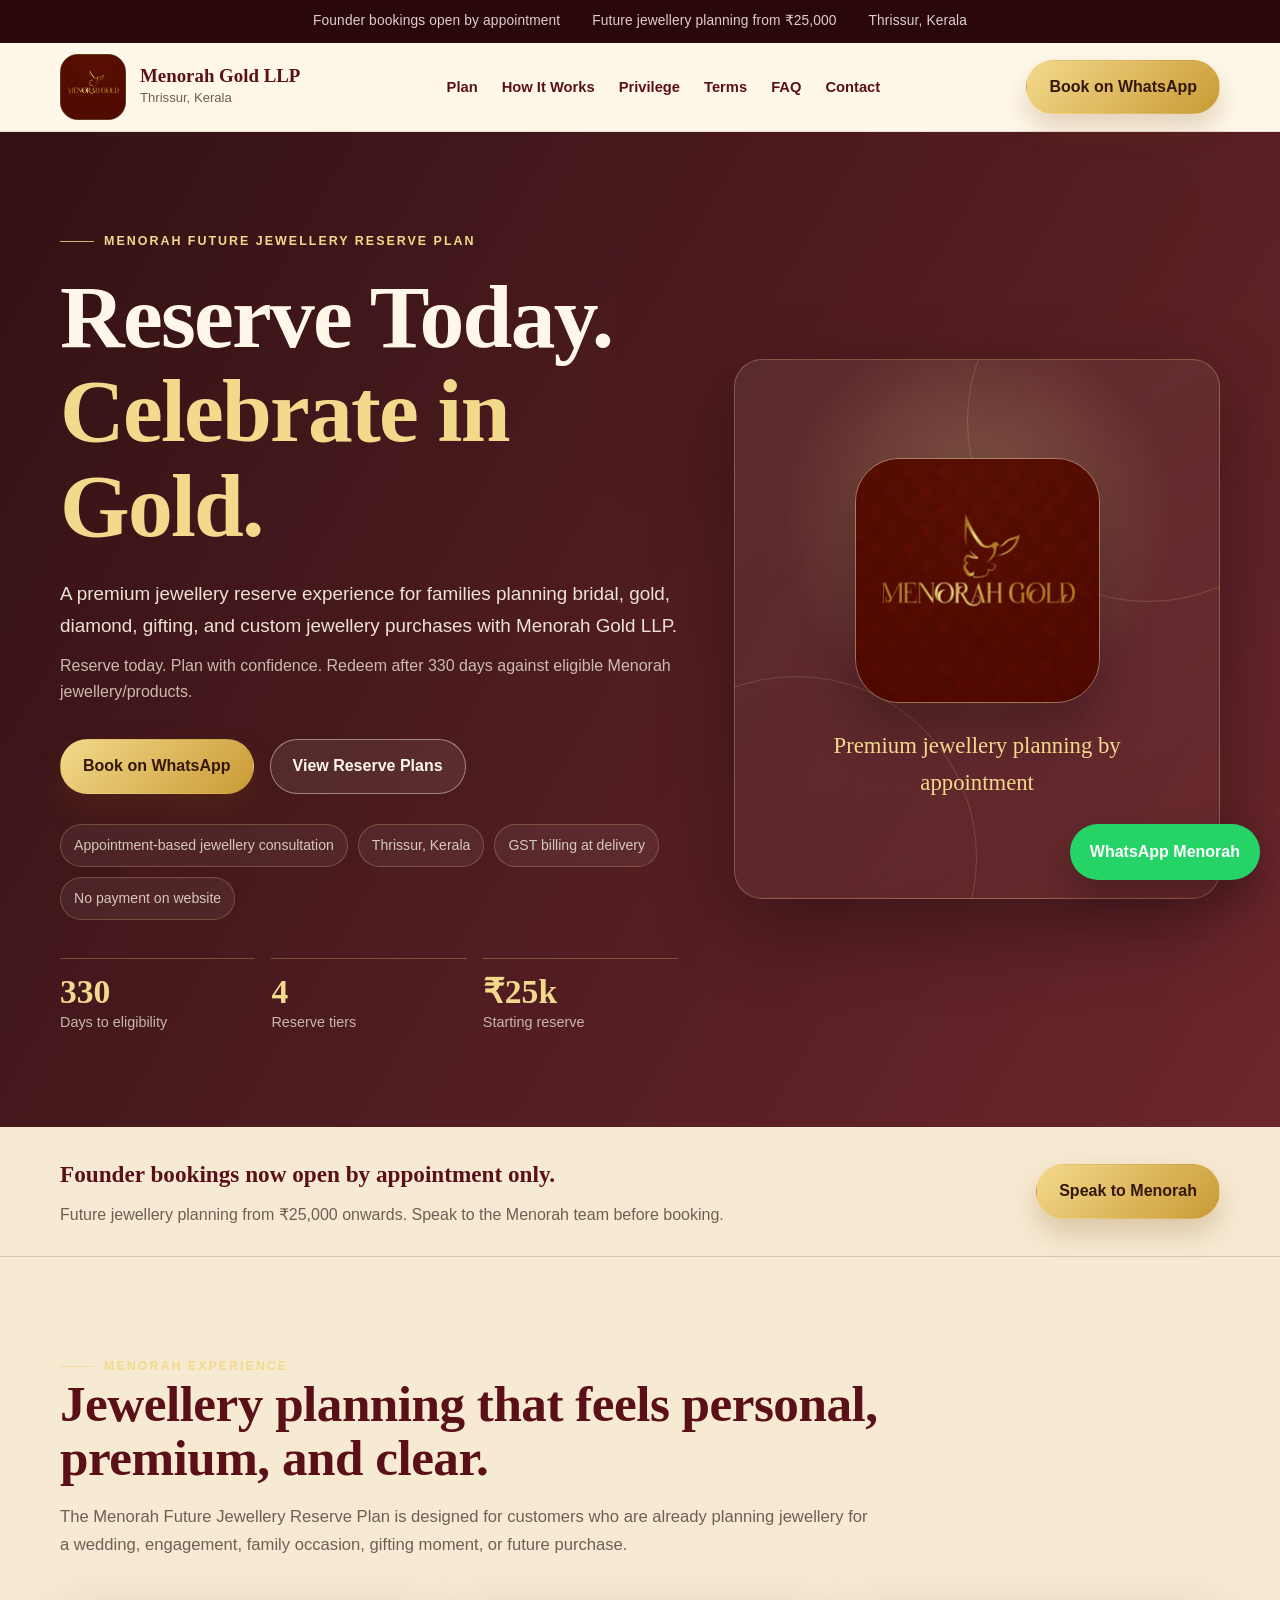
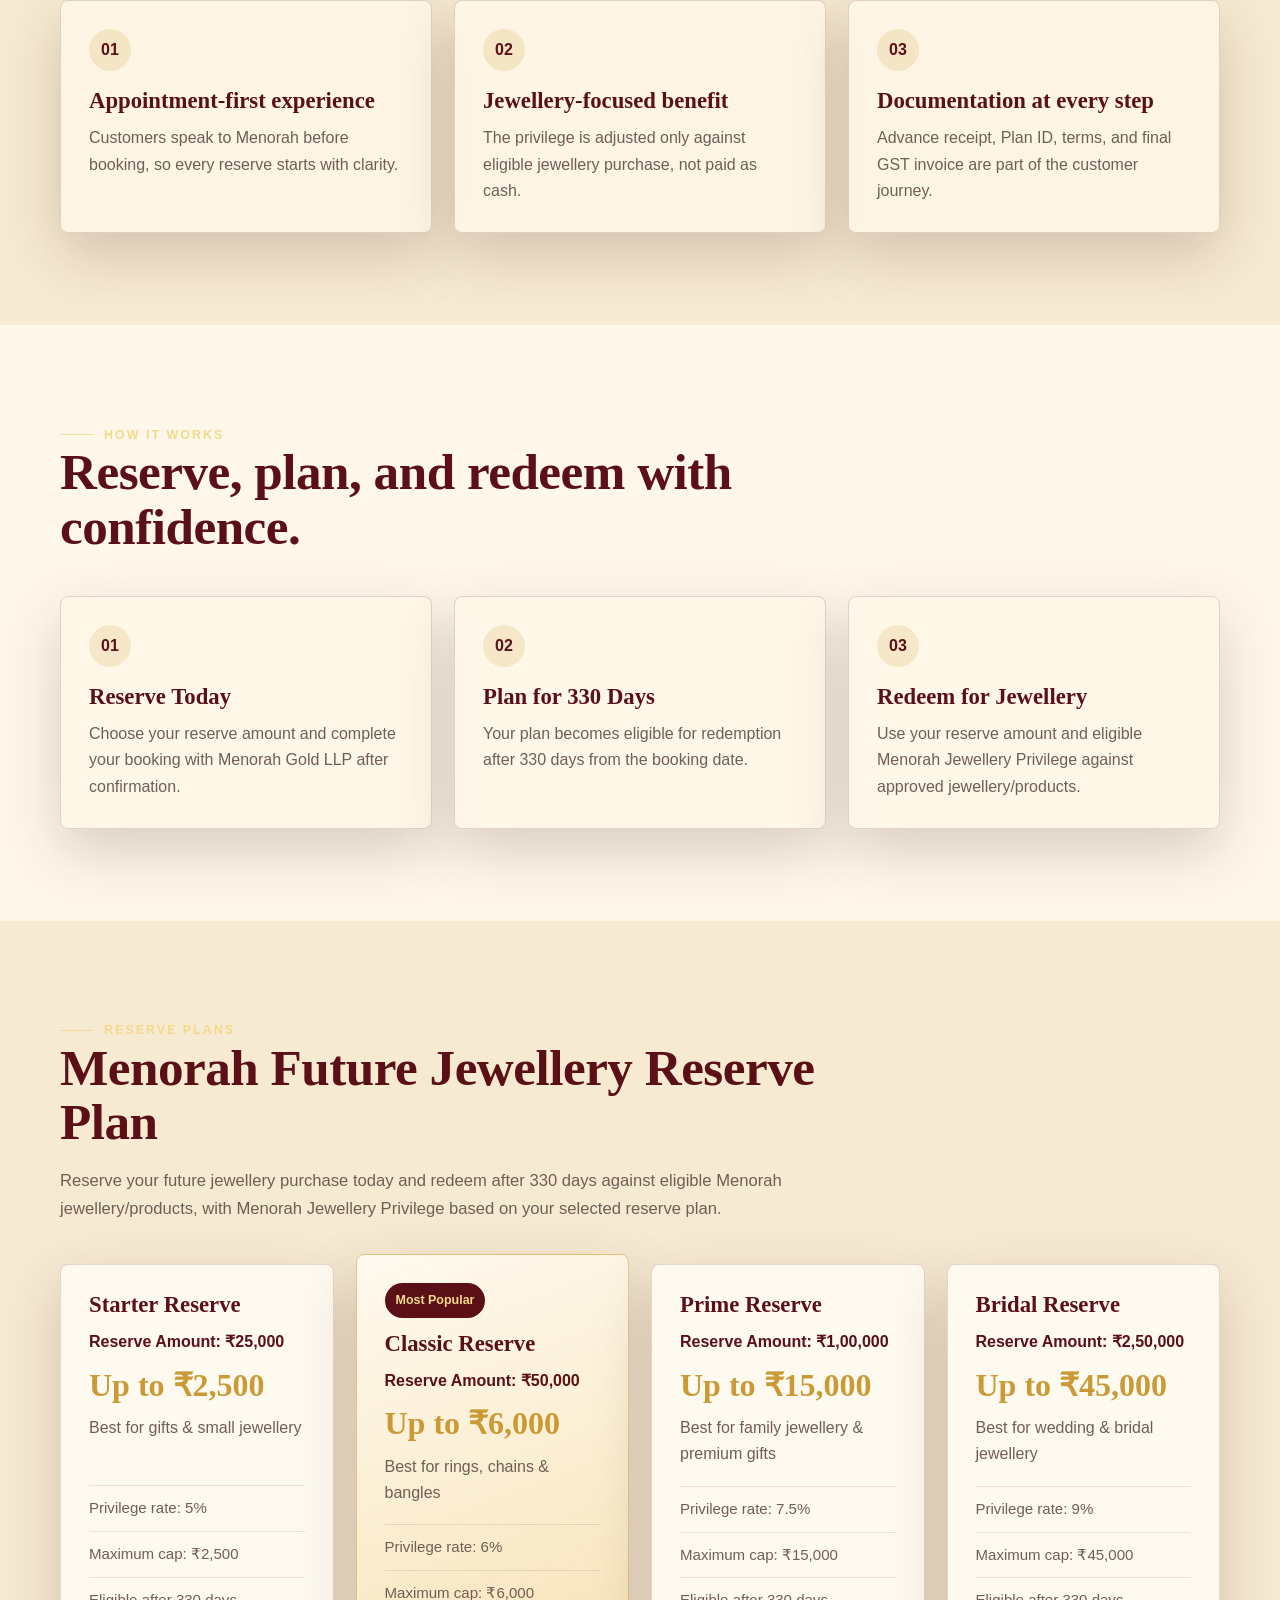
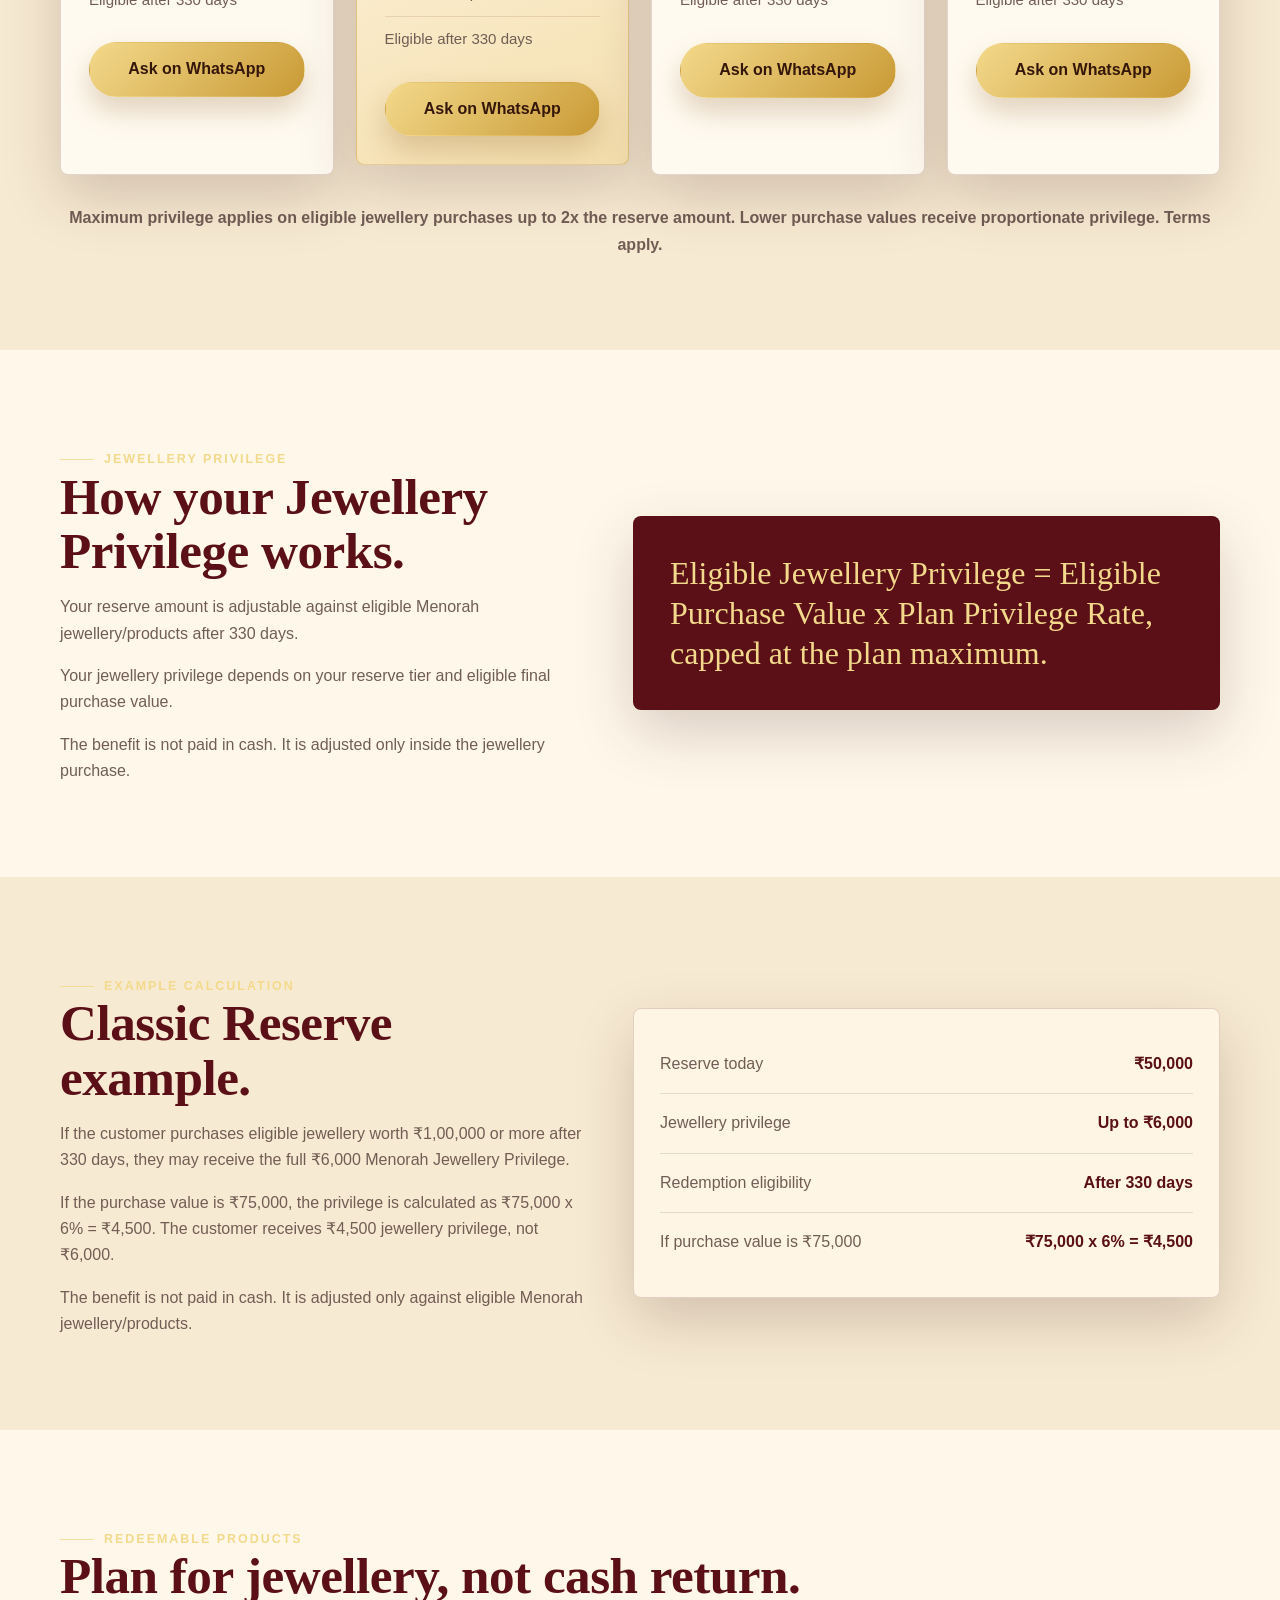
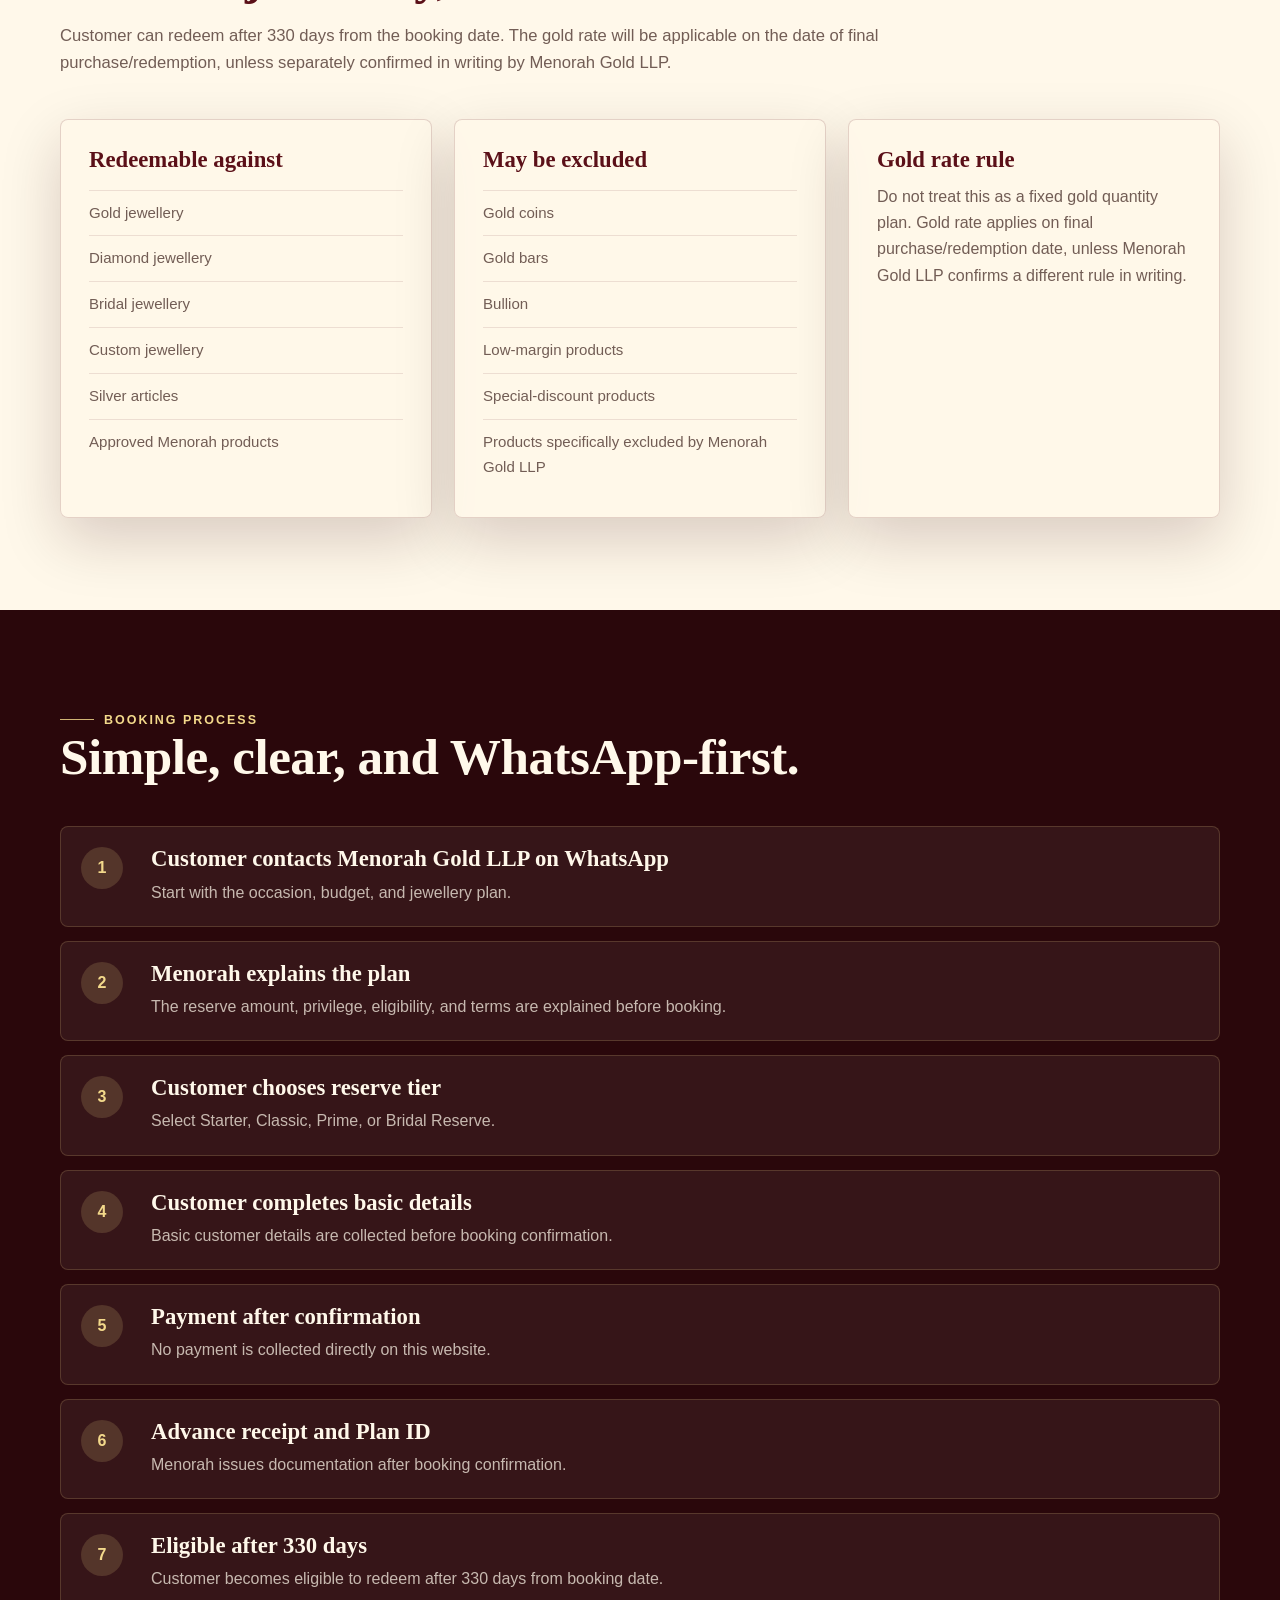
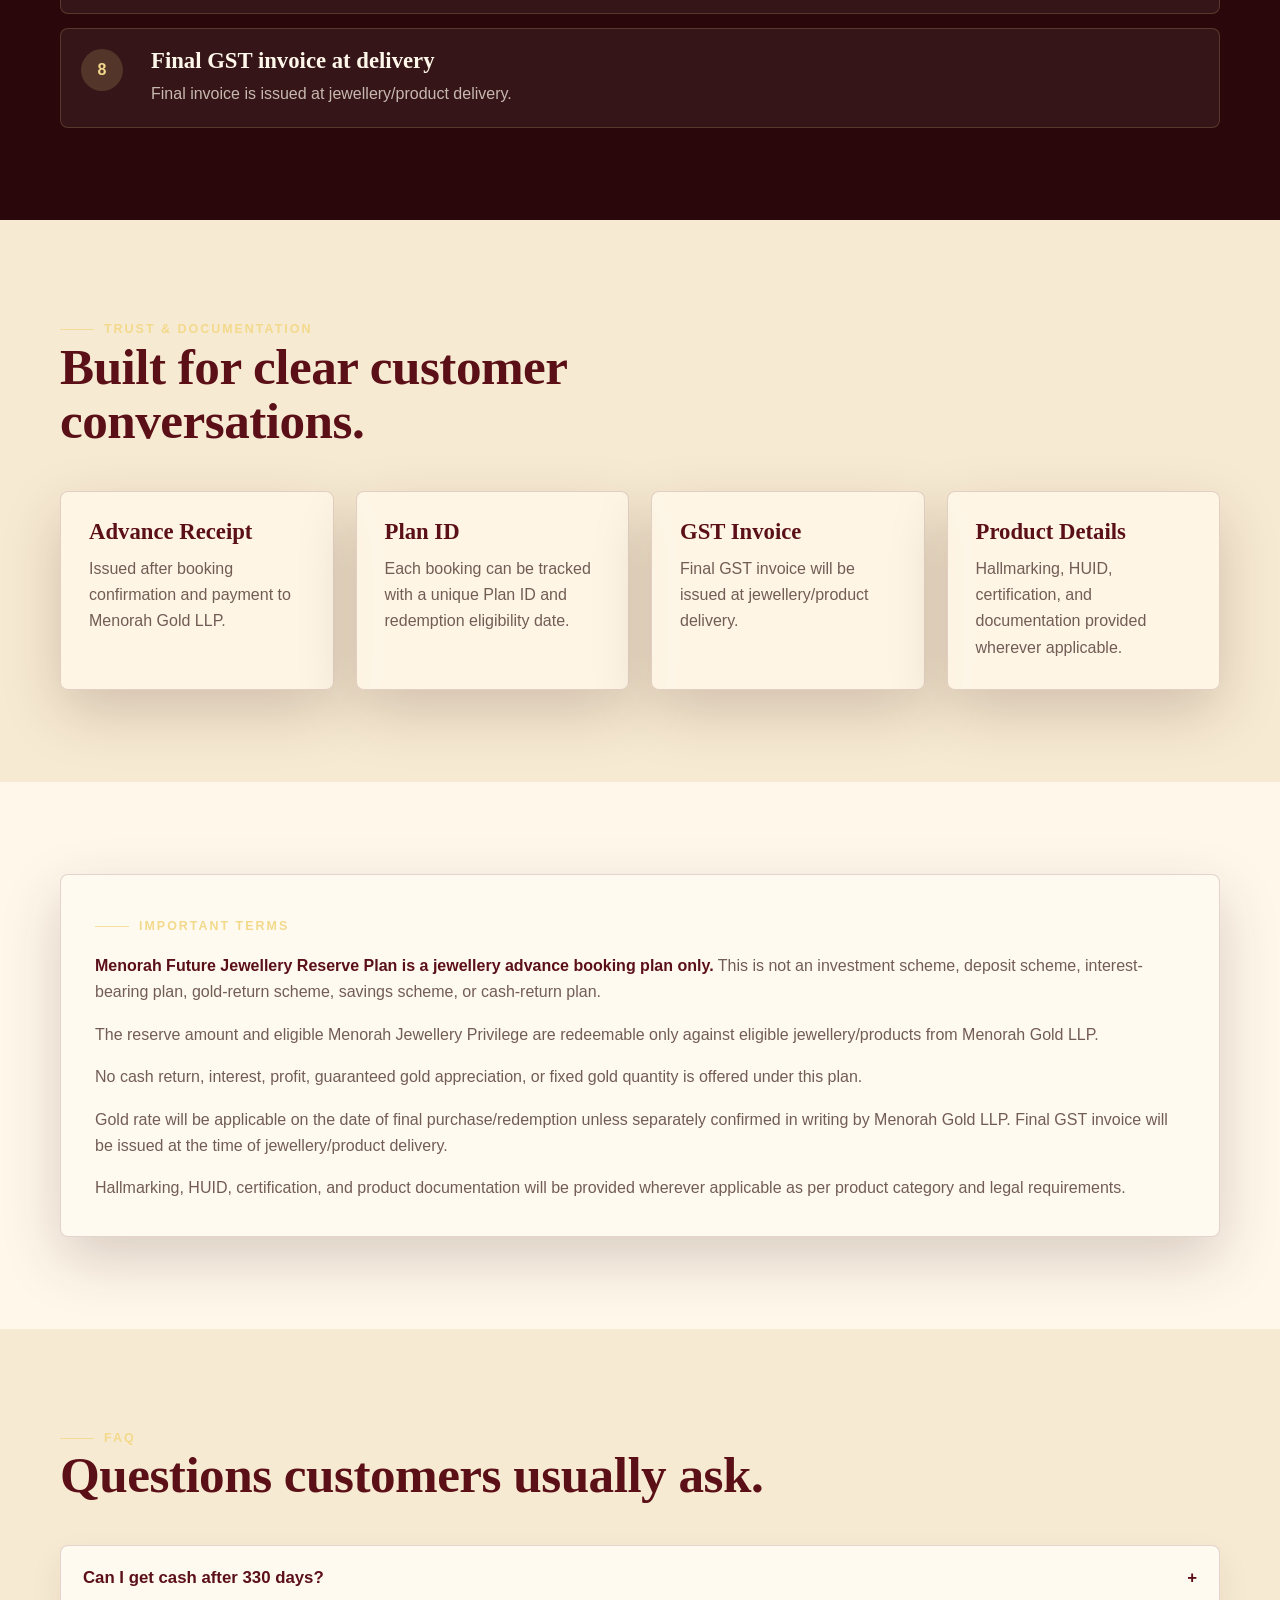
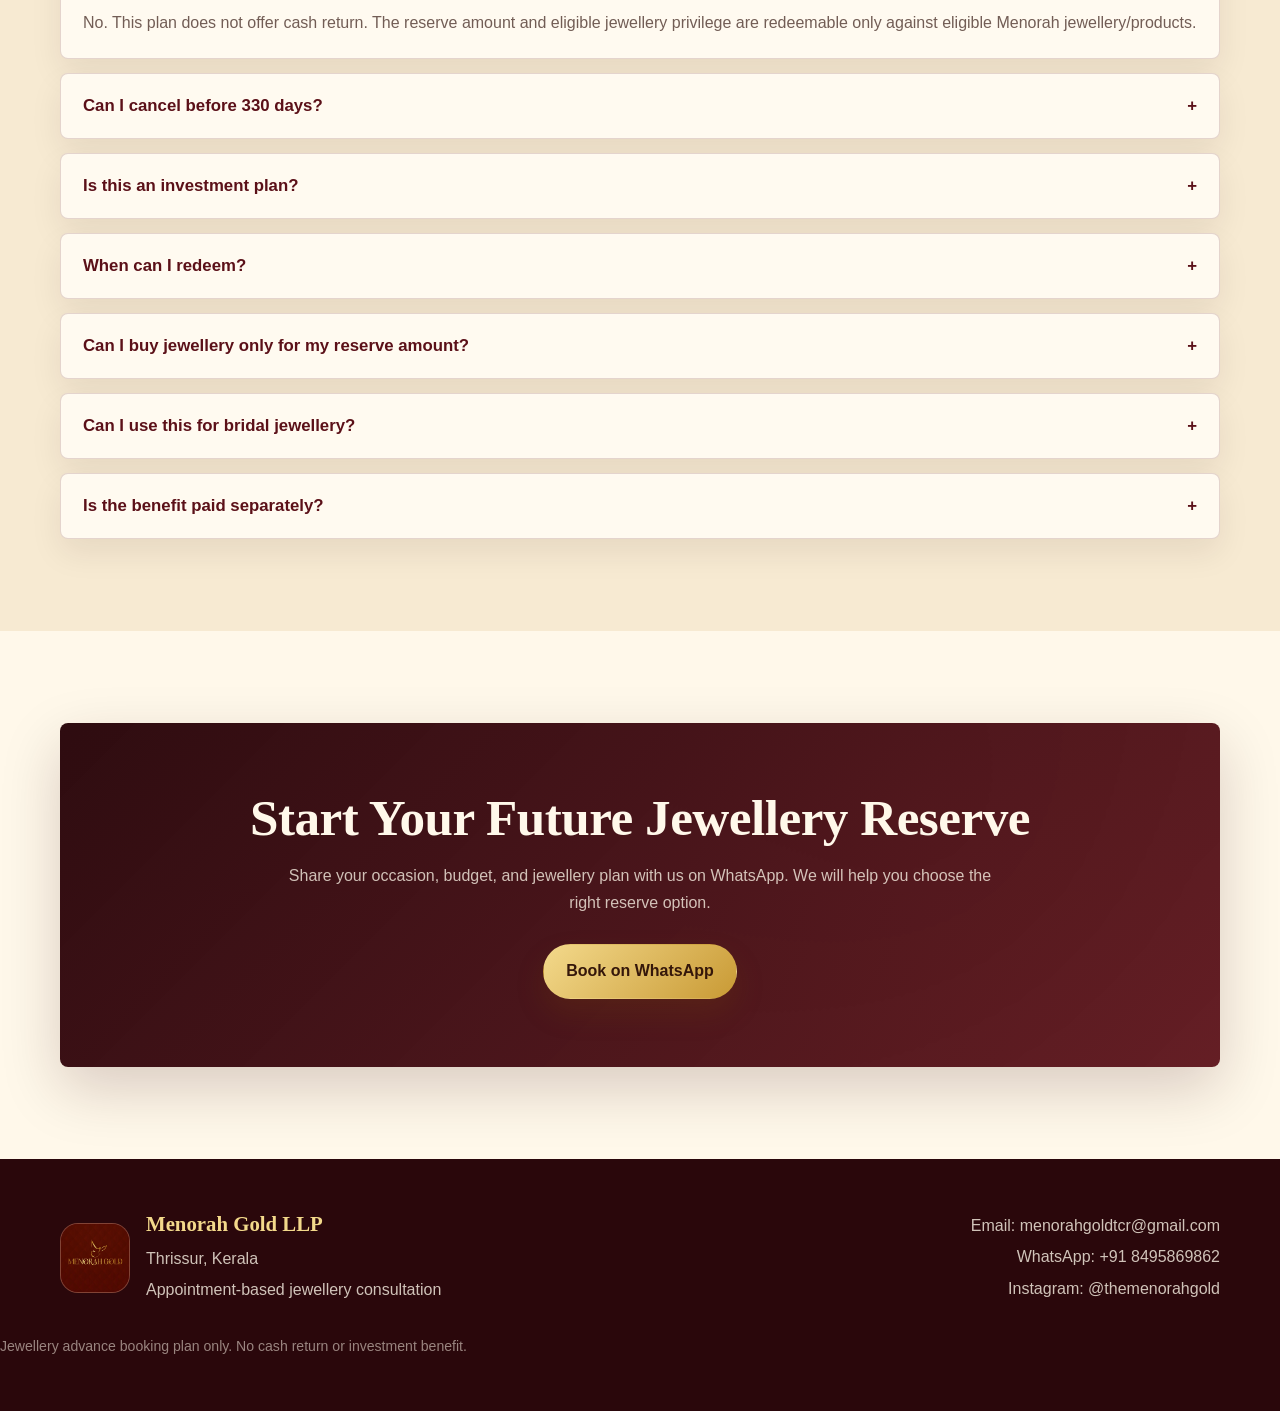
==== commit 3ab66f98: "Update index.html" ====
--- a/index.html
+++ b/index.html
@@ -1328,6 +1328,18 @@
           </div>
 
           <div class="faq-item">
+  <button class="faq-question">
+    Can I cancel before 330 days?
+    <span>+</span>
+  </button>
+  <div class="faq-answer">
+    <p>
+      Early cancellation, transfer, or refund requests will be handled as per Menorah Gold LLP’s written booking terms. The jewellery privilege is available only after the eligible redemption period and only against eligible jewellery/products.
+    </p>
+  </div>
+</div>
+
+          <div class="faq-item">
             <button class="faq-question" type="button">Is this an investment plan? <span>+</span></button>
             <div class="faq-answer">No. This is a jewellery advance booking plan only. It is not an investment, deposit, savings, interest, or gold-return scheme.</div>
           </div>
